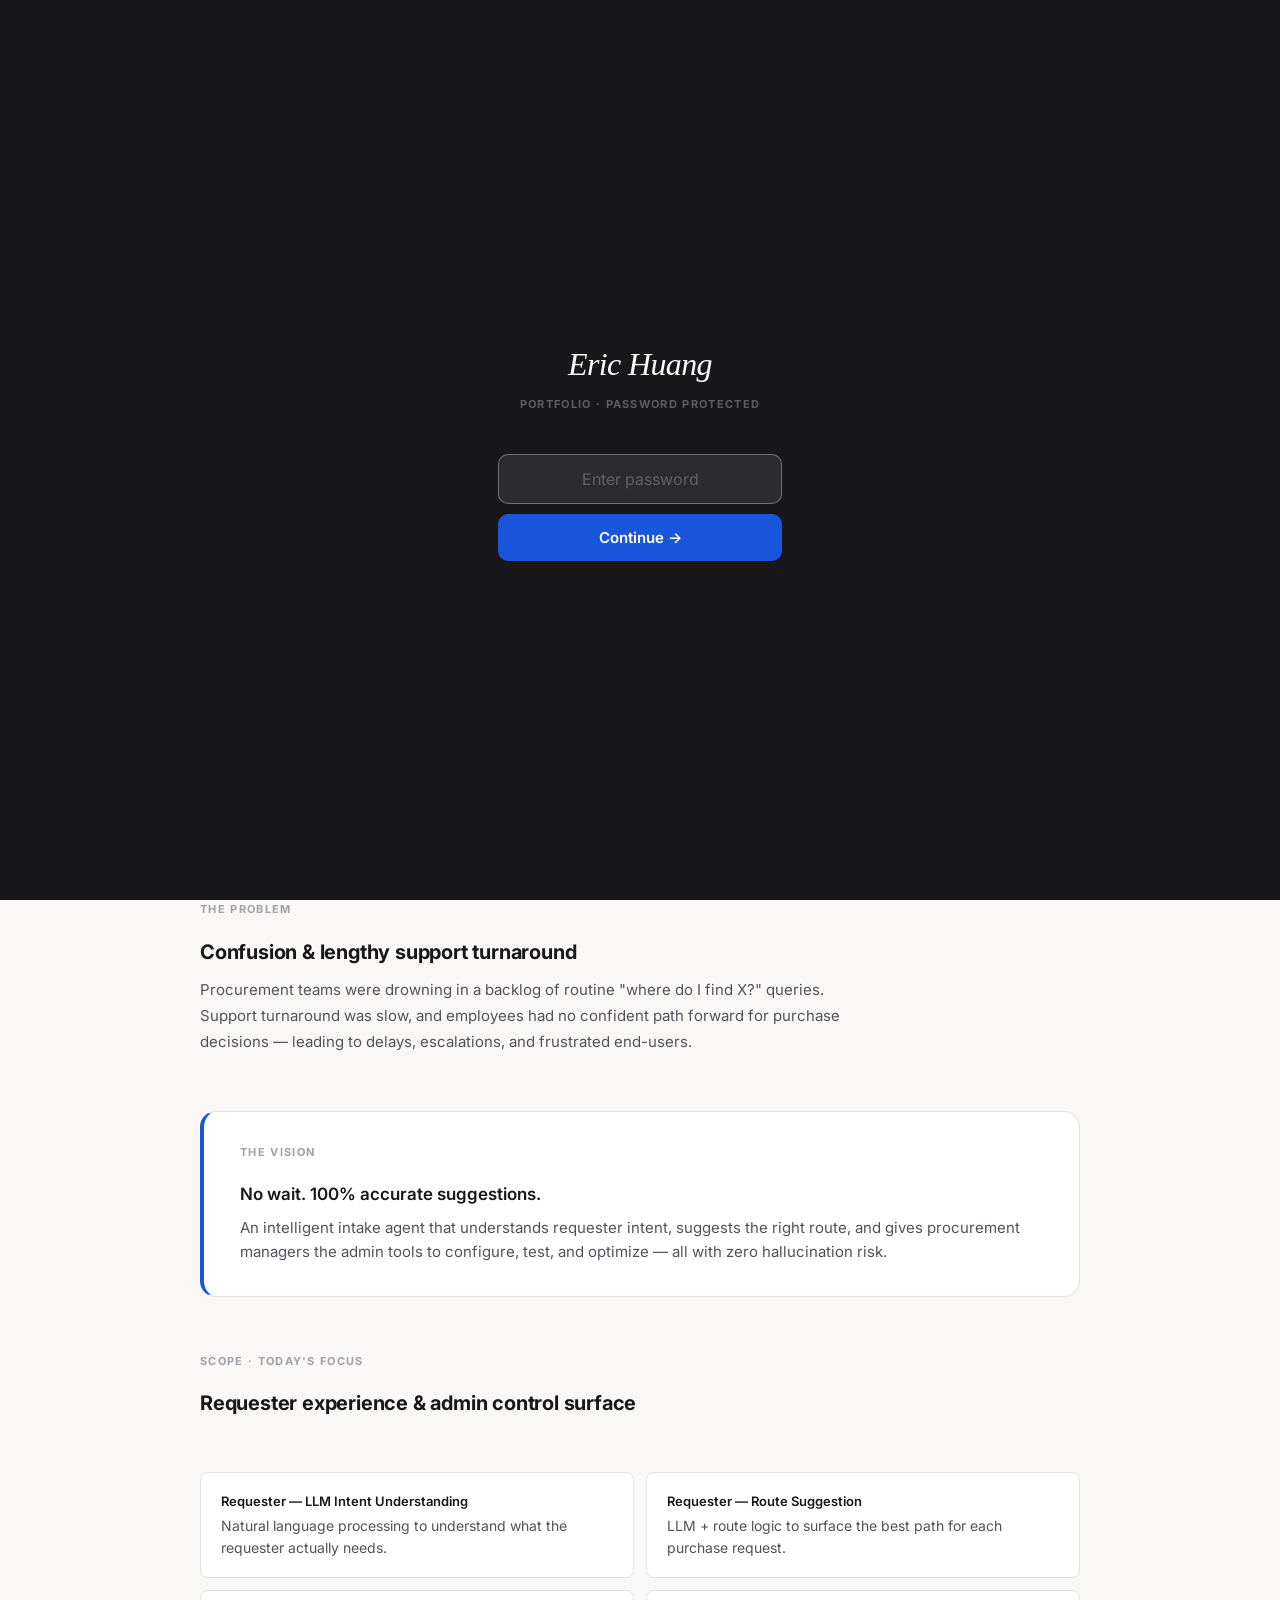
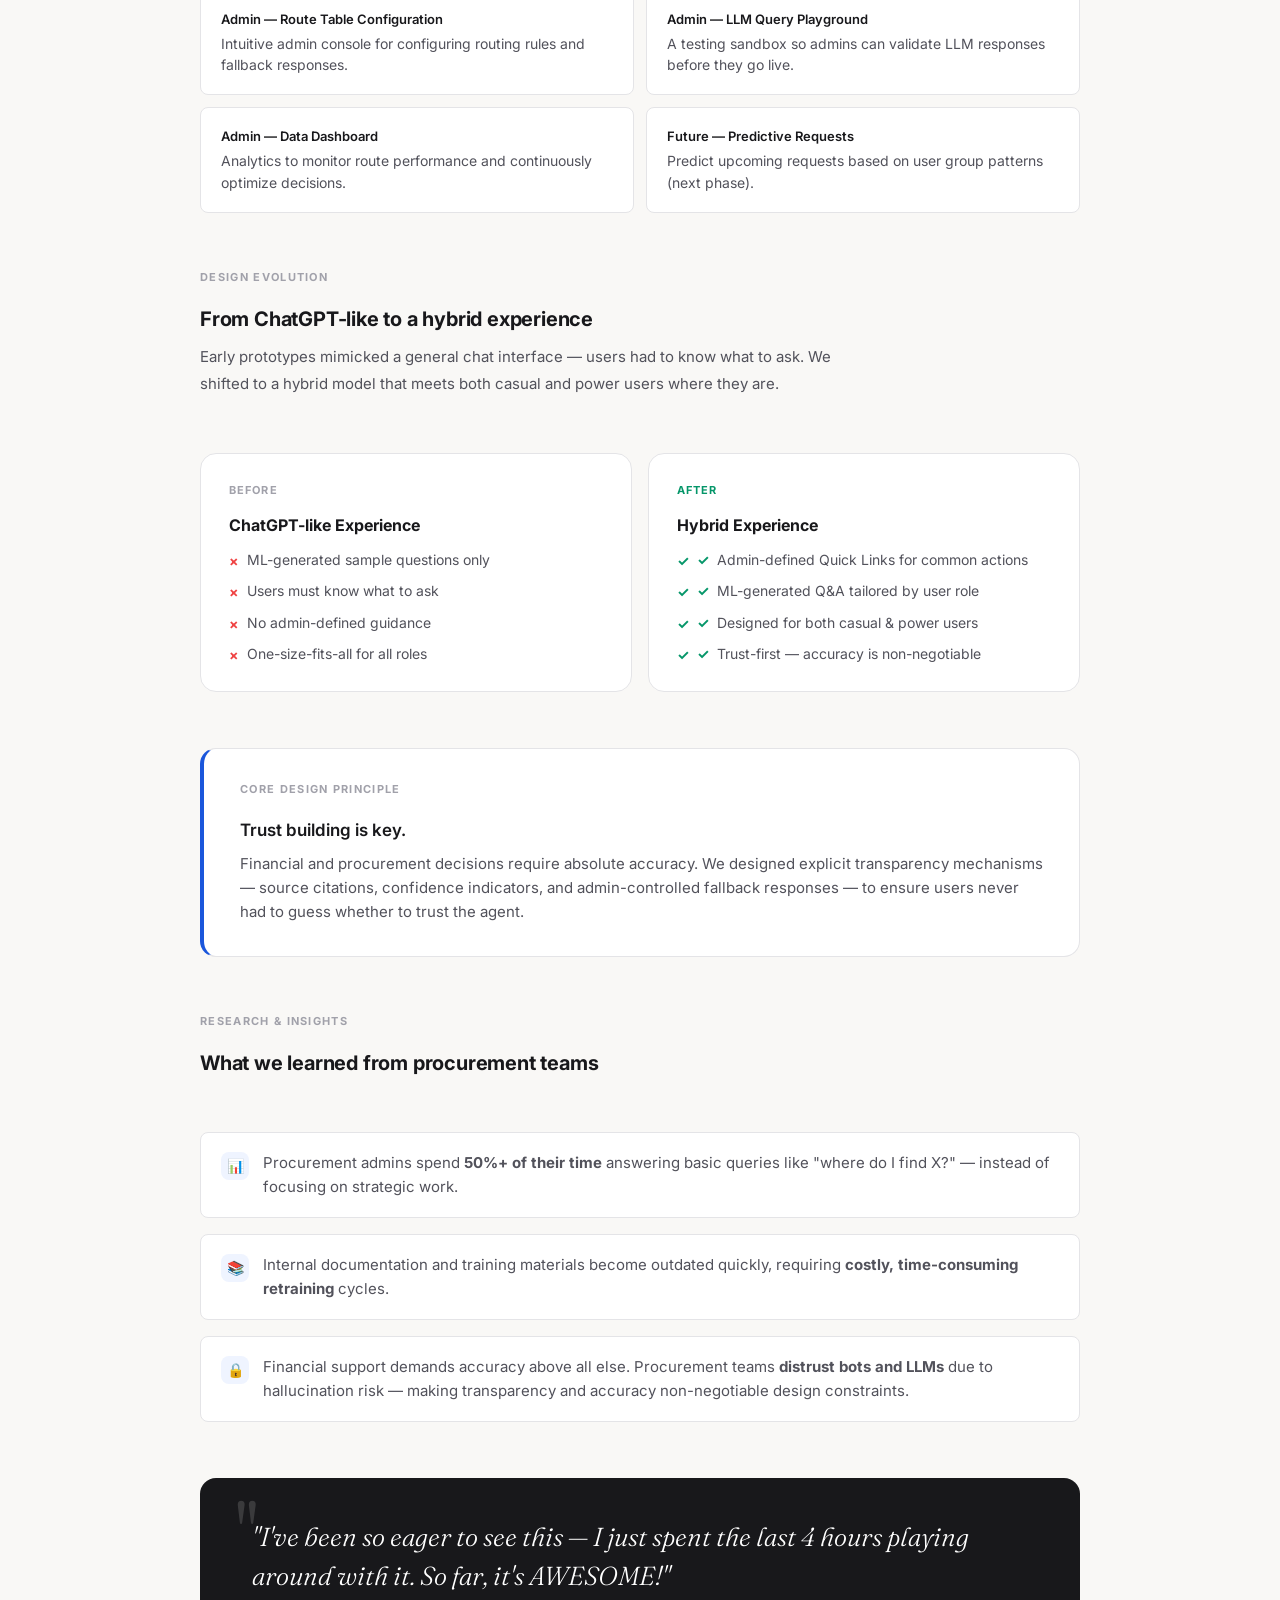
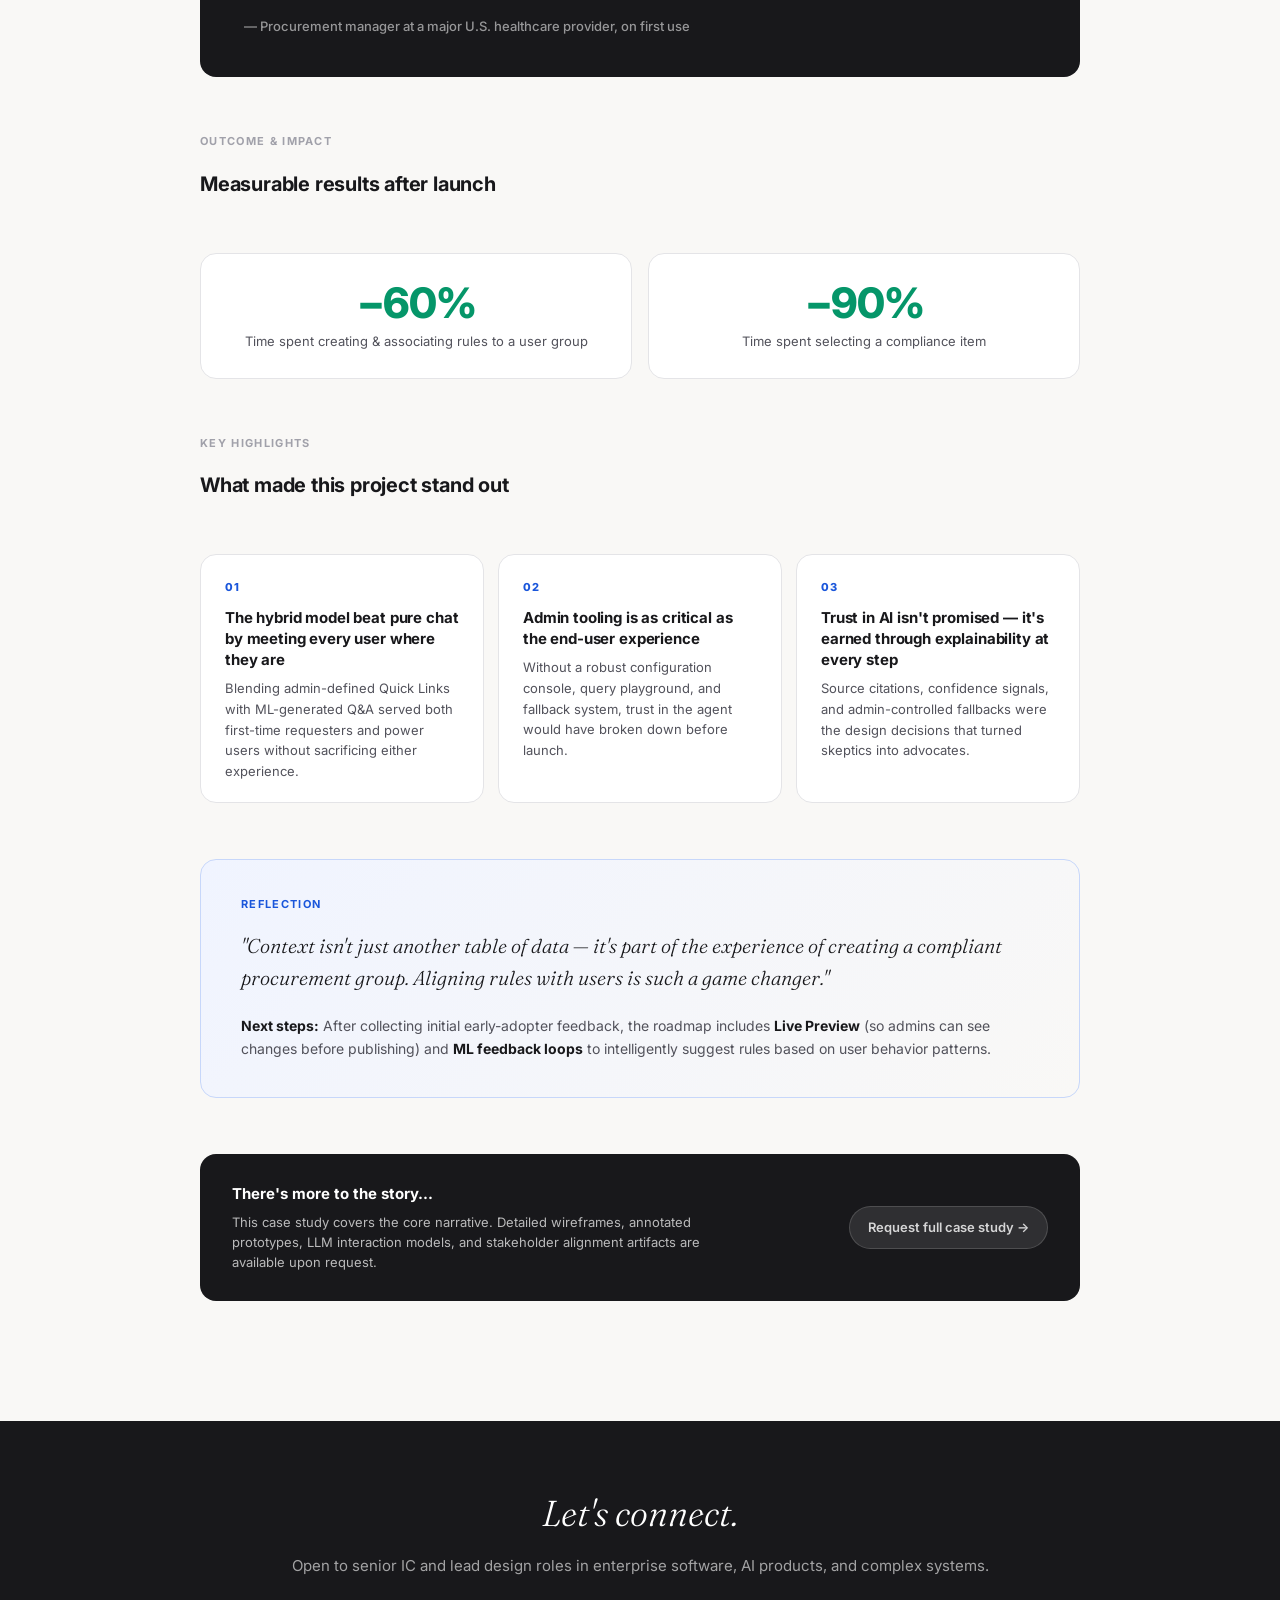
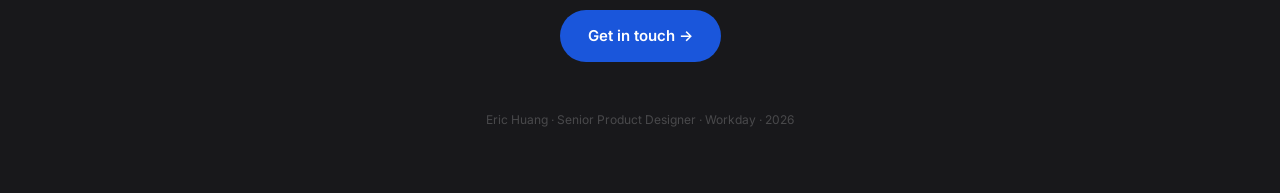
==== intake-agent.html @ 13ef9578 "Add files via upload" ====
<!DOCTYPE html>
<html lang="en">
<head>
  <meta charset="UTF-8" />
  <meta name="viewport" content="width=device-width, initial-scale=1.0" />
  <title>Intake Agent — Eric Huang</title>
  <link rel="preconnect" href="https://fonts.googleapis.com" />
  <link rel="preconnect" href="https://fonts.gstatic.com" crossorigin />
  <link href="https://fonts.googleapis.com/css2?family=Inter:wght@300;400;500;600;700;800&family=Fraunces:ital,opsz,wght@0,9..144,300;0,9..144,400;1,9..144,300;1,9..144,400&display=swap" rel="stylesheet" />
  <link rel="stylesheet" href="style.css" />
  <script src="auth.js"></script>
</head>
<body>

<!-- ─── NAV ─── -->
<nav>
  <div class="nav-inner">
    <a href="index.html" class="nav-logo">Eric Huang</a>
    <ul class="nav-links">
      <li><a href="index.html#work">Work</a></li>
      <li><a href="index.html#philosophy">Philosophy</a></li>
      <li><a href="resume.pdf" target="_blank" rel="noopener" class="nav-resume">Resume ↗</a></li>
    </ul>
  </div>
</nav>

<!-- ─── BREADCRUMB ─── -->
<div class="breadcrumb">
  <a href="index.html">← All projects</a>
  <span class="sep">/</span>
  <span class="current">Intake Agent</span>
</div>

<!-- ─── CASE STUDY ─── -->
<section class="case-study standalone">

  <div class="cs-header">
    <div class="cs-year-badge">Case Study 01 · 2026</div>
    <h2>Intake <em>Agent</em></h2>
    <div class="cs-meta-strip">
      <div class="cs-meta-item"><div class="cs-meta-key">Company</div><div class="cs-meta-val">Workday</div></div>
      <div class="cs-meta-item"><div class="cs-meta-key">My Role</div><div class="cs-meta-val">Lead UX Designer</div></div>
      <div class="cs-meta-item"><div class="cs-meta-key">Platform</div><div class="cs-meta-val">Desktop Web</div></div>
      <div class="cs-meta-item"><div class="cs-meta-key">Duration</div><div class="cs-meta-val">2025 – 2026</div></div>
    </div>
    <div class="cs-header-meta">
      <span class="tag accent">Responsible AI System</span>
      <span class="tag">UX Design</span>
      <span class="tag">Info Architecture</span>
      <span class="tag">Decision Confidence</span>
      <span class="tag">Collaboration</span>
      <span class="tag">Desktop</span>
    </div>
    <p>A decision-assistive AI agent that orchestrates purchase decisions across different platforms, building trust and confidence at enterprise scale.</p>
  </div>

  <!-- My Role -->
  <div class="my-role-block">
    <div class="my-role-icon">👤</div>
    <div class="my-role-content">
      <div class="block-label">My Contributions</div>
      <p>I owned end-to-end UX design — from defining the LLM interaction model and trust framework to designing the admin configuration console, query playground, and analytics dashboard. I drove alignment across PM, engineering, and data science, and established the design principles governing how the agent communicates confidence and sources to end users.</p>
      <div class="my-role-chips">
        <span class="chip">Problem Framing</span>
        <span class="chip">LLM UX Research</span>
        <span class="chip">IA &amp; Flows</span>
        <span class="chip">Interaction Design</span>
        <span class="chip">Admin Console Design</span>
        <span class="chip">Stakeholder Alignment</span>
      </div>
    </div>
  </div>

  <!-- Problem → Vision -->
  <div class="block">
    <div class="block-label">The Problem</div>
    <h3>Confusion &amp; lengthy support turnaround</h3>
    <p>Procurement teams were drowning in a backlog of routine "where do I find X?" queries. Support turnaround was slow, and employees had no confident path forward for purchase decisions — leading to delays, escalations, and frustrated end-users.</p>
  </div>

  <div class="callout accent-left">
    <div class="block-label">The Vision</div>
    <p style="font-size:17px; font-weight:600; color:var(--ink); line-height:1.5; margin-bottom:8px;">No wait. 100% accurate suggestions.</p>
    <p style="color:var(--ink-secondary); font-size:15px;">An intelligent intake agent that understands requester intent, suggests the right route, and gives procurement managers the admin tools to configure, test, and optimize — all with zero hallucination risk.</p>
  </div>

  <!-- Today's Focus -->
  <div class="block">
    <div class="block-label">Scope · Today's Focus</div>
    <h3>Requester experience &amp; admin control surface</h3>
  </div>

  <div class="focus-grid">
    <div class="focus-item">
      <strong>Requester — LLM Intent Understanding</strong>
      Natural language processing to understand what the requester actually needs.
    </div>
    <div class="focus-item">
      <strong>Requester — Route Suggestion</strong>
      LLM + route logic to surface the best path for each purchase request.
    </div>
    <div class="focus-item">
      <strong>Admin — Route Table Configuration</strong>
      Intuitive admin console for configuring routing rules and fallback responses.
    </div>
    <div class="focus-item">
      <strong>Admin — LLM Query Playground</strong>
      A testing sandbox so admins can validate LLM responses before they go live.
    </div>
    <div class="focus-item">
      <strong>Admin — Data Dashboard</strong>
      Analytics to monitor route performance and continuously optimize decisions.
    </div>
    <div class="focus-item">
      <strong>Future — Predictive Requests</strong>
      Predict upcoming requests based on user group patterns (next phase).
    </div>
  </div>

  <!-- Before → After -->
  <div class="block">
    <div class="block-label">Design Evolution</div>
    <h3>From ChatGPT-like to a hybrid experience</h3>
    <p>Early prototypes mimicked a general chat interface — users had to know what to ask. We shifted to a hybrid model that meets both casual and power users where they are.</p>
  </div>

  <div class="comparison-grid">
    <div class="comparison-card">
      <div class="comp-label">Before</div>
      <h4>ChatGPT-like Experience</h4>
      <ul>
        <li>ML-generated sample questions only</li>
        <li>Users must know what to ask</li>
        <li>No admin-defined guidance</li>
        <li>One-size-fits-all for all roles</li>
      </ul>
    </div>
    <div class="comparison-card after">
      <div class="comp-label">After</div>
      <h4>Hybrid Experience</h4>
      <ul style="list-style:none;">
        <li style="display:flex;gap:8px;align-items:flex-start;font-size:14px;color:var(--ink-secondary);">
          <span style="color:var(--accent-green);font-weight:700;flex-shrink:0;">✓</span>
          Admin-defined Quick Links for common actions
        </li>
        <li style="display:flex;gap:8px;align-items:flex-start;font-size:14px;color:var(--ink-secondary);">
          <span style="color:var(--accent-green);font-weight:700;flex-shrink:0;">✓</span>
          ML-generated Q&amp;A tailored by user role
        </li>
        <li style="display:flex;gap:8px;align-items:flex-start;font-size:14px;color:var(--ink-secondary);">
          <span style="color:var(--accent-green);font-weight:700;flex-shrink:0;">✓</span>
          Designed for both casual &amp; power users
        </li>
        <li style="display:flex;gap:8px;align-items:flex-start;font-size:14px;color:var(--ink-secondary);">
          <span style="color:var(--accent-green);font-weight:700;flex-shrink:0;">✓</span>
          Trust-first — accuracy is non-negotiable
        </li>
      </ul>
    </div>
  </div>

  <!-- Trust Building -->
  <div class="callout accent-left">
    <div class="block-label">Core Design Principle</div>
    <p style="font-size:17px; font-weight:600; color:var(--ink); line-height:1.5; margin-bottom:8px;">Trust building is key.</p>
    <p style="color:var(--ink-secondary); font-size:15px;">Financial and procurement decisions require absolute accuracy. We designed explicit transparency mechanisms — source citations, confidence indicators, and admin-controlled fallback responses — to ensure users never had to guess whether to trust the agent.</p>
  </div>

  <!-- Research -->
  <div class="block">
    <div class="block-label">Research &amp; Insights</div>
    <h3>What we learned from procurement teams</h3>
  </div>

  <ul class="insight-list">
    <li>
      <div class="insight-icon">📊</div>
      <span>Procurement admins spend <strong>50%+ of their time</strong> answering basic queries like "where do I find X?" — instead of focusing on strategic work.</span>
    </li>
    <li>
      <div class="insight-icon">📚</div>
      <span>Internal documentation and training materials become outdated quickly, requiring <strong>costly, time-consuming retraining</strong> cycles.</span>
    </li>
    <li>
      <div class="insight-icon">🔒</div>
      <span>Financial support demands accuracy above all else. Procurement teams <strong>distrust bots and LLMs</strong> due to hallucination risk — making transparency and accuracy non-negotiable design constraints.</span>
    </li>
  </ul>

  <!-- Quote -->
  <div class="quote-block">
    <div class="quote-mark">"</div>
    <blockquote>"I've been so eager to see this — I just spent the last 4 hours playing around with it. So far, it's AWESOME!"</blockquote>
    <div class="quote-source">— Procurement manager at a major U.S. healthcare provider, on first use</div>
  </div>

  <!-- Metrics -->
  <div class="block">
    <div class="block-label">Outcome &amp; Impact</div>
    <h3>Measurable results after launch</h3>
  </div>

  <div class="metrics-grid">
    <div class="metric-card">
      <div class="metric-number">−60%</div>
      <div class="metric-label">Time spent creating &amp; associating rules to a user group</div>
    </div>
    <div class="metric-card">
      <div class="metric-number">−90%</div>
      <div class="metric-label">Time spent selecting a compliance item</div>
    </div>
  </div>

  <!-- Key Highlights -->
  <div class="block">
    <div class="block-label">Key Highlights</div>
    <h3>What made this project stand out</h3>
  </div>

  <div class="kh-grid">
    <div class="kh-card">
      <div class="kh-number">01</div>
      <h4>The hybrid model beat pure chat by meeting every user where they are</h4>
      <p>Blending admin-defined Quick Links with ML-generated Q&amp;A served both first-time requesters and power users without sacrificing either experience.</p>
    </div>
    <div class="kh-card">
      <div class="kh-number">02</div>
      <h4>Admin tooling is as critical as the end-user experience</h4>
      <p>Without a robust configuration console, query playground, and fallback system, trust in the agent would have broken down before launch.</p>
    </div>
    <div class="kh-card">
      <div class="kh-number">03</div>
      <h4>Trust in AI isn't promised — it's earned through explainability at every step</h4>
      <p>Source citations, confidence signals, and admin-controlled fallbacks were the design decisions that turned skeptics into advocates.</p>
    </div>
  </div>

  <!-- Reflection -->
  <div class="reflection-block">
    <div class="ref-label">Reflection</div>
    <p>"Context isn't just another table of data — it's part of the experience of creating a compliant procurement group. Aligning rules with users is such a game changer."</p>
    <div class="next-steps">
      <strong>Next steps:</strong> After collecting initial early-adopter feedback, the roadmap includes <strong>Live Preview</strong> (so admins can see changes before publishing) and <strong>ML feedback loops</strong> to intelligently suggest rules based on user behavior patterns.
    </div>
  </div>

  <!-- More to the story -->
  <div class="more-story">
    <div class="more-story-text">
      <strong>There's more to the story...</strong>
      <span>This case study covers the core narrative. Detailed wireframes, annotated prototypes, LLM interaction models, and stakeholder alignment artifacts are available upon request.</span>
    </div>
    <div class="more-story-badge">Request full case study →</div>
  </div>

</section>

<!-- ─── FOOTER ─── -->
<footer>
  <h2>Let's connect.</h2>
  <p>Open to senior IC and lead design roles in enterprise software, AI products, and complex systems.</p>
  <a href="mailto:Eric.chakho.wong@gmail.com">Get in touch →</a>
  <div class="footer-note">Eric Huang · Senior Product Designer · Workday · 2026</div>
</footer>

<script>
  const observer = new IntersectionObserver(
    (entries) => entries.forEach(e => {
      if (e.isIntersecting) {
        e.target.style.opacity = '1';
        e.target.style.transform = 'translateY(0)';
      }
    }),
    { threshold: 0.1 }
  );
  document.querySelectorAll('.block, .callout, .quote-block, .metrics-grid, .comparison-grid, .insight-list, .reflection-block, .solution-table, .focus-grid, .checklist, .cs-meta-strip, .my-role-block, .kh-grid, .more-story').forEach(el => {
    el.style.opacity = '0';
    el.style.transform = 'translateY(20px)';
    el.style.transition = 'opacity .5s ease, transform .5s ease';
    observer.observe(el);
  });
</script>

</body>
</html>
---- style.css ----
/* ── Eric Huang Portfolio — Shared Styles ── */
*, *::before, *::after { box-sizing: border-box; margin: 0; padding: 0; }

:root {
  --bg: #F9F8F6;
  --bg-card: #FFFFFF;
  --ink: #18181B;
  --ink-secondary: #52525B;
  --ink-muted: #A1A1AA;
  --accent: #1A56DB;
  --accent-light: #EFF4FF;
  --accent-green: #059669;
  --accent-green-light: #ECFDF5;
  --border: #E4E4E7;
  --tag-bg: #F4F4F5;
  --tag-text: #3F3F46;
  --shadow-sm: 0 1px 3px rgba(0,0,0,.07), 0 1px 2px rgba(0,0,0,.06);
  --shadow-md: 0 4px 16px rgba(0,0,0,.08), 0 2px 6px rgba(0,0,0,.05);
  --shadow-lg: 0 20px 40px rgba(0,0,0,.10), 0 8px 16px rgba(0,0,0,.06);
  --radius: 16px;
  --radius-sm: 8px;
  --max-w: 880px;
  --transition: .22s cubic-bezier(.4,0,.2,1);
}

html { scroll-behavior: smooth; }

body {
  font-family: 'Inter', -apple-system, BlinkMacSystemFont, sans-serif;
  background: var(--bg);
  color: var(--ink);
  line-height: 1.6;
  -webkit-font-smoothing: antialiased;
}

/* ─── NAV ─── */
nav {
  position: sticky;
  top: 0;
  z-index: 100;
  background: rgba(249,248,246,.88);
  backdrop-filter: blur(14px);
  -webkit-backdrop-filter: blur(14px);
  border-bottom: 1px solid var(--border);
}
.nav-inner {
  max-width: calc(var(--max-w) + 80px);
  margin: 0 auto;
  padding: 0 40px;
  height: 60px;
  display: flex;
  align-items: center;
  justify-content: space-between;
}
.nav-logo {
  font-weight: 700;
  font-size: 15px;
  color: var(--ink);
  text-decoration: none;
  letter-spacing: -.01em;
}
.nav-links {
  display: flex;
  gap: 28px;
  list-style: none;
  align-items: center;
}
.nav-links a {
  font-size: 14px;
  font-weight: 500;
  color: var(--ink-secondary);
  text-decoration: none;
  transition: color var(--transition);
}
.nav-links a:hover { color: var(--accent); }
.nav-links .nav-resume {
  background: var(--accent-light);
  color: var(--accent);
  padding: 6px 14px;
  border-radius: 100px;
  font-weight: 600;
  font-size: 13px;
}
.nav-links .nav-resume:hover { background: var(--accent); color: #fff; }

/* ─── BREADCRUMB ─── */
.breadcrumb {
  max-width: calc(var(--max-w) + 80px);
  margin: 28px auto 0;
  padding: 0 40px;
  display: flex;
  align-items: center;
  gap: 8px;
  font-size: 14px;
}
.breadcrumb a {
  color: var(--ink-secondary);
  text-decoration: none;
  font-weight: 500;
  transition: color var(--transition);
  display: inline-flex;
  align-items: center;
  gap: 6px;
}
.breadcrumb a:hover { color: var(--accent); }
.breadcrumb .sep { color: var(--ink-muted); }
.breadcrumb .current { color: var(--ink-muted); }

/* ─── HERO ─── */
.hero {
  max-width: calc(var(--max-w) + 80px);
  margin: 0 auto;
  padding: 96px 40px 80px;
}
.hero-eyebrow {
  display: inline-flex;
  align-items: center;
  gap: 8px;
  font-size: 13px;
  font-weight: 600;
  color: var(--accent);
  background: var(--accent-light);
  padding: 5px 12px;
  border-radius: 100px;
  margin-bottom: 28px;
  letter-spacing: .02em;
  text-transform: uppercase;
}
.hero-eyebrow::before {
  content: '';
  width: 6px;
  height: 6px;
  border-radius: 50%;
  background: var(--accent);
  animation: pulse 2s infinite;
}
@keyframes pulse {
  0%, 100% { opacity: 1; transform: scale(1); }
  50% { opacity: .5; transform: scale(1.4); }
}
.hero h1 {
  font-family: 'Fraunces', Georgia, serif;
  font-size: clamp(40px, 5vw, 62px);
  font-weight: 300;
  line-height: 1.12;
  letter-spacing: -.03em;
  color: var(--ink);
  margin-bottom: 24px;
  max-width: 780px;
}
.hero h1 em { font-style: italic; color: var(--accent); }
.hero-subtitle {
  font-size: 18px;
  color: var(--ink-secondary);
  max-width: 560px;
  line-height: 1.65;
  margin-bottom: 40px;
}
.hero-meta {
  display: flex;
  align-items: center;
  gap: 32px;
  flex-wrap: wrap;
}
.hero-stat { display: flex; flex-direction: column; }
.hero-stat strong {
  font-size: 28px;
  font-weight: 800;
  color: var(--ink);
  line-height: 1;
  letter-spacing: -.02em;
}
.hero-stat span { font-size: 13px; color: var(--ink-muted); margin-top: 4px; }
.hero-divider { width: 1px; height: 44px; background: var(--border); }

/* ─── SECTION LABEL ─── */
.section-label {
  font-size: 11px;
  font-weight: 700;
  letter-spacing: .12em;
  text-transform: uppercase;
  color: var(--ink-muted);
  margin-bottom: 32px;
}

/* ─── CASE STUDY INDEX ─── */
.index-section {
  max-width: calc(var(--max-w) + 80px);
  margin: 0 auto;
  padding: 0 40px 100px;
}
.index-grid {
  display: grid;
  grid-template-columns: 1fr 1fr;
  gap: 16px;
}
.index-card {
  background: var(--bg-card);
  border: 1px solid var(--border);
  border-radius: var(--radius);
  padding: 32px;
  text-decoration: none;
  color: inherit;
  transition: box-shadow var(--transition), transform var(--transition), border-color var(--transition);
  display: flex;
  flex-direction: column;
  gap: 12px;
  position: relative;
  overflow: hidden;
}
.index-card:hover {
  box-shadow: var(--shadow-md);
  transform: translateY(-2px);
  border-color: #d4d4d8;
}
.index-card.coming-soon {
  opacity: .55;
  cursor: default;
  pointer-events: none;
}
.index-card-badge {
  font-size: 11px;
  font-weight: 700;
  letter-spacing: .08em;
  text-transform: uppercase;
  color: var(--ink-muted);
  display: flex;
  align-items: center;
  gap: 6px;
}
.badge-dot { width: 6px; height: 6px; border-radius: 50%; background: var(--ink-muted); }
.badge-dot.live { background: var(--accent-green); }
.index-card h3 { font-size: 22px; font-weight: 700; letter-spacing: -.02em; line-height: 1.2; }
.index-card p { font-size: 14px; color: var(--ink-secondary); line-height: 1.6; }
.index-card-tags { display: flex; gap: 6px; flex-wrap: wrap; margin-top: 4px; }
.tag {
  font-size: 12px;
  font-weight: 500;
  background: var(--tag-bg);
  color: var(--tag-text);
  padding: 4px 10px;
  border-radius: 100px;
}
.tag.accent { background: var(--accent-light); color: var(--accent); }
.index-card-arrow {
  position: absolute;
  top: 32px;
  right: 32px;
  font-size: 18px;
  color: var(--ink-muted);
  transition: transform var(--transition), color var(--transition);
}
.index-card:hover .index-card-arrow { transform: translate(3px, -3px); color: var(--accent); }
.index-card.wide { grid-column: span 2; }

/* ─── DIVIDER ─── */
.section-divider {
  max-width: calc(var(--max-w) + 80px);
  margin: 0 auto 80px;
  padding: 0 40px;
}
.section-divider hr { border: none; border-top: 1px solid var(--border); }

/* ─── CASE STUDY SECTIONS ─── */
.case-study {
  max-width: calc(var(--max-w) + 80px);
  margin: 0 auto;
  padding: 0 40px 120px;
}
.case-study.standalone { padding-top: 56px; }

.cs-header { margin-bottom: 64px; }
.cs-year-badge {
  display: inline-flex;
  align-items: center;
  gap: 8px;
  font-size: 12px;
  font-weight: 600;
  color: var(--accent);
  background: var(--accent-light);
  padding: 4px 12px;
  border-radius: 100px;
  margin-bottom: 20px;
  text-transform: uppercase;
  letter-spacing: .06em;
}
.cs-header h2 {
  font-family: 'Fraunces', Georgia, serif;
  font-size: clamp(32px, 4vw, 48px);
  font-weight: 300;
  letter-spacing: -.03em;
  line-height: 1.1;
  margin-bottom: 16px;
}
.cs-header h2 em { font-style: italic; color: var(--accent); }
.cs-header-meta {
  display: flex;
  align-items: center;
  gap: 10px;
  flex-wrap: wrap;
  margin-bottom: 20px;
}
.cs-header p {
  font-size: 16px;
  color: var(--ink-secondary);
  max-width: 620px;
  line-height: 1.7;
}

/* ─── CS META STRIP ─── */
.cs-meta-strip {
  display: flex;
  flex-wrap: wrap;
  margin-bottom: 36px;
  background: var(--bg-card);
  border: 1px solid var(--border);
  border-radius: var(--radius-sm);
  overflow: hidden;
}
.cs-meta-item {
  padding: 14px 22px;
  border-right: 1px solid var(--border);
  flex: 1;
  min-width: 120px;
}
.cs-meta-item:last-child { border-right: none; }
.cs-meta-key {
  font-size: 10px;
  font-weight: 700;
  letter-spacing: .1em;
  text-transform: uppercase;
  color: var(--ink-muted);
  margin-bottom: 5px;
}
.cs-meta-val { font-size: 14px; font-weight: 600; color: var(--ink); line-height: 1.3; }

/* ─── MY ROLE BLOCK ─── */
.my-role-block {
  background: var(--bg-card);
  border: 1px solid var(--border);
  border-radius: var(--radius);
  padding: 28px 32px;
  margin-bottom: 56px;
  display: flex;
  gap: 24px;
  align-items: flex-start;
}
.my-role-icon {
  width: 40px;
  height: 40px;
  border-radius: 10px;
  background: var(--accent-light);
  color: var(--accent);
  display: flex;
  align-items: center;
  justify-content: center;
  font-size: 18px;
  flex-shrink: 0;
}
.my-role-content { flex: 1; }
.my-role-content .block-label { margin-bottom: 8px; }
.my-role-content p {
  font-size: 15px;
  color: var(--ink-secondary);
  line-height: 1.72;
  max-width: 660px;
}
.my-role-chips { display: flex; gap: 6px; flex-wrap: wrap; margin-top: 14px; }
.chip {
  font-size: 12px;
  font-weight: 500;
  background: var(--bg);
  border: 1px solid var(--border);
  color: var(--ink-secondary);
  padding: 4px 10px;
  border-radius: 100px;
}

/* ─── BLOCKS ─── */
.block { margin-bottom: 56px; }
.block-label {
  font-size: 11px;
  font-weight: 700;
  letter-spacing: .12em;
  text-transform: uppercase;
  color: var(--ink-muted);
  margin-bottom: 20px;
}
.block h3 {
  font-size: 20px;
  font-weight: 700;
  letter-spacing: -.01em;
  margin-bottom: 12px;
  line-height: 1.3;
}
.block p { font-size: 15px; color: var(--ink-secondary); line-height: 1.75; max-width: 660px; }
.block p + p { margin-top: 12px; }

/* ─── CALLOUT CARD ─── */
.callout {
  background: var(--bg-card);
  border: 1px solid var(--border);
  border-radius: var(--radius);
  padding: 32px 36px;
  margin-bottom: 56px;
}
.callout.accent-left { border-left: 4px solid var(--accent); }
.callout.green-left { border-left: 4px solid var(--accent-green); }

/* ─── QUOTE ─── */
.quote-block {
  background: var(--ink);
  color: #fff;
  border-radius: var(--radius);
  padding: 40px 44px;
  margin-bottom: 56px;
  position: relative;
}
.quote-mark {
  font-family: 'Fraunces', Georgia, serif;
  font-size: 72px;
  line-height: .7;
  color: rgba(255,255,255,.15);
  position: absolute;
  top: 28px;
  left: 36px;
}
.quote-block blockquote {
  font-family: 'Fraunces', Georgia, serif;
  font-size: clamp(20px, 2.5vw, 26px);
  font-weight: 300;
  font-style: italic;
  line-height: 1.5;
  margin-bottom: 20px;
  padding-left: 8px;
}
.quote-source { font-size: 13px; color: rgba(255,255,255,.55); font-weight: 500; }

/* ─── METRICS ─── */
.metrics-grid {
  display: grid;
  grid-template-columns: repeat(auto-fit, minmax(160px, 1fr));
  gap: 16px;
  margin-bottom: 56px;
}
.metric-card {
  background: var(--bg-card);
  border: 1px solid var(--border);
  border-radius: var(--radius);
  padding: 28px 24px;
  text-align: center;
}
.metric-number {
  font-size: 42px;
  font-weight: 800;
  color: var(--accent-green);
  letter-spacing: -.03em;
  line-height: 1;
  margin-bottom: 8px;
}
.metric-label { font-size: 13px; color: var(--ink-secondary); line-height: 1.4; }

/* ─── COMPARISON ─── */
.comparison-grid {
  display: grid;
  grid-template-columns: 1fr 1fr;
  gap: 16px;
  margin-bottom: 56px;
}
.comparison-card {
  background: var(--bg-card);
  border: 1px solid var(--border);
  border-radius: var(--radius);
  padding: 28px 28px 24px;
}
.comparison-card .comp-label {
  font-size: 11px;
  font-weight: 700;
  letter-spacing: .1em;
  text-transform: uppercase;
  color: var(--ink-muted);
  margin-bottom: 14px;
}
.comparison-card.after .comp-label { color: var(--accent-green); }
.comparison-card h4 { font-size: 16px; font-weight: 700; margin-bottom: 10px; }
.comparison-card ul { list-style: none; display: flex; flex-direction: column; gap: 8px; }
.comparison-card ul li {
  font-size: 14px;
  color: var(--ink-secondary);
  display: flex;
  gap: 8px;
  align-items: flex-start;
}
.comparison-card ul li::before {
  content: '×';
  color: #EF4444;
  font-weight: 700;
  flex-shrink: 0;
  margin-top: 1px;
}
.comparison-card.after ul li::before { content: '✓'; color: var(--accent-green); }

/* ─── SOLUTION TABLE ─── */
.solution-table {
  width: 100%;
  border-collapse: collapse;
  margin-bottom: 56px;
  font-size: 14px;
  background: var(--bg-card);
  border-radius: var(--radius);
  overflow: hidden;
  border: 1px solid var(--border);
}
.solution-table th {
  background: var(--bg);
  font-weight: 600;
  color: var(--ink-secondary);
  padding: 14px 18px;
  text-align: left;
  font-size: 12px;
  text-transform: uppercase;
  letter-spacing: .06em;
  border-bottom: 1px solid var(--border);
}
.solution-table td {
  padding: 14px 18px;
  border-bottom: 1px solid var(--border);
  color: var(--ink-secondary);
  vertical-align: top;
}
.solution-table tr:last-child td { border-bottom: none; }
.solution-table tr.selected td { background: var(--accent-light); color: var(--ink); }
.solution-table tr.selected td:first-child { font-weight: 700; color: var(--accent); }
.selected-badge {
  display: inline-block;
  background: var(--accent);
  color: #fff;
  font-size: 10px;
  font-weight: 700;
  padding: 2px 8px;
  border-radius: 100px;
  text-transform: uppercase;
  letter-spacing: .06em;
  margin-left: 8px;
}
.pill-good {
  display: inline-block;
  background: var(--accent-green-light);
  color: var(--accent-green);
  font-size: 12px;
  font-weight: 600;
  padding: 2px 8px;
  border-radius: 100px;
}
.pill-bad {
  display: inline-block;
  background: #FEF2F2;
  color: #DC2626;
  font-size: 12px;
  font-weight: 600;
  padding: 2px 8px;
  border-radius: 100px;
}
.pill-mid {
  display: inline-block;
  background: #FFFBEB;
  color: #D97706;
  font-size: 12px;
  font-weight: 600;
  padding: 2px 8px;
  border-radius: 100px;
}

/* ─── INSIGHT LIST ─── */
.insight-list {
  list-style: none;
  display: flex;
  flex-direction: column;
  gap: 16px;
  margin-bottom: 56px;
}
.insight-list li {
  background: var(--bg-card);
  border: 1px solid var(--border);
  border-radius: var(--radius-sm);
  padding: 18px 20px;
  font-size: 15px;
  color: var(--ink-secondary);
  line-height: 1.6;
  display: flex;
  gap: 14px;
  align-items: flex-start;
}
.insight-icon {
  width: 28px;
  height: 28px;
  border-radius: 8px;
  background: var(--accent-light);
  color: var(--accent);
  display: flex;
  align-items: center;
  justify-content: center;
  font-size: 14px;
  flex-shrink: 0;
  margin-top: 1px;
}

/* ─── KEY HIGHLIGHTS ─── */
.kh-grid {
  display: grid;
  grid-template-columns: repeat(auto-fit, minmax(220px, 1fr));
  gap: 14px;
  margin-bottom: 56px;
}
.kh-card {
  background: var(--bg-card);
  border: 1px solid var(--border);
  border-radius: var(--radius);
  padding: 24px 24px 20px;
}
.kh-number {
  font-size: 11px;
  font-weight: 800;
  color: var(--accent);
  letter-spacing: .1em;
  text-transform: uppercase;
  margin-bottom: 10px;
}
.kh-card h4 {
  font-size: 15px;
  font-weight: 700;
  color: var(--ink);
  line-height: 1.4;
  margin-bottom: 8px;
  letter-spacing: -.01em;
}
.kh-card p { font-size: 13px; color: var(--ink-secondary); line-height: 1.6; }

/* ─── REFLECTION ─── */
.reflection-block {
  background: linear-gradient(135deg, #F0F4FF 0%, #F9F8F6 100%);
  border: 1px solid #C7D7FA;
  border-radius: var(--radius);
  padding: 36px 40px;
  margin-bottom: 56px;
}
.reflection-block .ref-label {
  font-size: 11px;
  font-weight: 700;
  letter-spacing: .12em;
  text-transform: uppercase;
  color: var(--accent);
  margin-bottom: 16px;
}
.reflection-block p {
  font-family: 'Fraunces', Georgia, serif;
  font-size: 20px;
  font-weight: 300;
  font-style: italic;
  color: var(--ink);
  line-height: 1.6;
  margin-bottom: 20px;
}
.reflection-block .next-steps {
  font-family: 'Inter', sans-serif;
  font-size: 14px;
  font-style: normal;
  color: var(--ink-secondary);
  line-height: 1.7;
}
.reflection-block .next-steps strong { color: var(--ink); }

/* ─── MORE TO THE STORY ─── */
.more-story {
  background: var(--ink);
  color: rgba(255,255,255,.7);
  border-radius: var(--radius);
  padding: 28px 32px;
  margin-bottom: 0;
  display: flex;
  align-items: center;
  justify-content: space-between;
  gap: 24px;
  flex-wrap: wrap;
}
.more-story-text { display: flex; flex-direction: column; gap: 6px; }
.more-story-text strong { font-size: 15px; font-weight: 700; color: #fff; }
.more-story-text span { font-size: 13px; line-height: 1.55; max-width: 520px; }
.more-story-badge {
  display: inline-flex;
  align-items: center;
  gap: 8px;
  background: rgba(255,255,255,.1);
  border: 1px solid rgba(255,255,255,.15);
  color: rgba(255,255,255,.8);
  font-size: 13px;
  font-weight: 600;
  padding: 10px 18px;
  border-radius: 100px;
  white-space: nowrap;
  transition: background var(--transition);
}
.more-story-badge:hover { background: rgba(255,255,255,.18); }

/* ─── CHECKLIST ─── */
.checklist { list-style: none; display: flex; flex-direction: column; gap: 10px; }
.checklist li {
  display: flex;
  align-items: center;
  gap: 10px;
  font-size: 15px;
  color: var(--ink-secondary);
}
.checklist li::before { content: '✅'; font-size: 14px; }

/* ─── FOCUS GRID ─── */
.focus-grid {
  display: grid;
  grid-template-columns: 1fr 1fr;
  gap: 12px;
  margin-bottom: 56px;
}
.focus-item {
  background: var(--bg-card);
  border: 1px solid var(--border);
  border-radius: var(--radius-sm);
  padding: 18px 20px;
  font-size: 14px;
  color: var(--ink-secondary);
  line-height: 1.55;
}
.focus-item strong {
  display: block;
  font-size: 13px;
  font-weight: 600;
  color: var(--ink);
  margin-bottom: 4px;
}

/* ─── DESIGN PHILOSOPHY ─── */
.philosophy-section {
  max-width: calc(var(--max-w) + 80px);
  margin: 0 auto;
  padding: 0 40px 120px;
}
.philosophy-intro { max-width: 560px; margin-bottom: 48px; }
.philosophy-intro h2 {
  font-family: 'Fraunces', Georgia, serif;
  font-size: clamp(28px, 3.5vw, 40px);
  font-weight: 300;
  letter-spacing: -.03em;
  line-height: 1.15;
  margin-bottom: 14px;
}
.philosophy-intro h2 em { font-style: italic; color: var(--accent); }
.philosophy-intro p { font-size: 16px; color: var(--ink-secondary); line-height: 1.7; }
.philosophy-grid {
  display: grid;
  grid-template-columns: 1fr 1fr 1fr;
  gap: 16px;
}
.philosophy-card {
  background: var(--bg-card);
  border: 1px solid var(--border);
  border-radius: var(--radius);
  padding: 32px 28px;
  display: flex;
  flex-direction: column;
  gap: 14px;
}
.philosophy-number {
  font-size: 11px;
  font-weight: 800;
  letter-spacing: .12em;
  text-transform: uppercase;
  color: var(--ink-muted);
}
.philosophy-card h3 {
  font-family: 'Fraunces', Georgia, serif;
  font-size: 22px;
  font-weight: 300;
  font-style: italic;
  line-height: 1.3;
  color: var(--ink);
  letter-spacing: -.01em;
}
.philosophy-card p { font-size: 14px; color: var(--ink-secondary); line-height: 1.7; }

/* ─── FOOTER ─── */
footer {
  background: var(--ink);
  color: rgba(255,255,255,.6);
  padding: 64px 40px;
  text-align: center;
}
footer h2 {
  font-family: 'Fraunces', Georgia, serif;
  font-size: 36px;
  font-weight: 300;
  font-style: italic;
  color: #fff;
  margin-bottom: 12px;
}
footer p { font-size: 15px; margin-bottom: 32px; }
footer a {
  display: inline-block;
  background: var(--accent);
  color: #fff;
  text-decoration: none;
  padding: 14px 28px;
  border-radius: 100px;
  font-weight: 600;
  font-size: 15px;
  transition: opacity var(--transition), transform var(--transition);
}
footer a:hover { opacity: .85; transform: translateY(-1px); }
.footer-note { font-size: 12px; margin-top: 48px; opacity: .35; }

/* ─── RESPONSIVE ─── */
@media (max-width: 720px) {
  .nav-inner { padding: 0 20px; }
  .nav-links { gap: 16px; }
  .hero, .index-section, .case-study, .section-divider, .philosophy-section { padding-left: 20px; padding-right: 20px; }
  .hero { padding-top: 60px; padding-bottom: 60px; }
  .index-grid { grid-template-columns: 1fr; }
  .index-card.wide { grid-column: span 1; }
  .comparison-grid { grid-template-columns: 1fr; }
  .focus-grid { grid-template-columns: 1fr; }
  .solution-table { font-size: 13px; }
  .solution-table th, .solution-table td { padding: 10px 12px; }
  .philosophy-grid { grid-template-columns: 1fr; }
  .cs-meta-strip { flex-direction: column; }
  .cs-meta-item { border-right: none; border-bottom: 1px solid var(--border); }
  .cs-meta-item:last-child { border-bottom: none; }
  .my-role-block { flex-direction: column; }
  .more-story { flex-direction: column; }
  .breadcrumb { padding: 0 20px; }
  .case-study.standalone { padding-top: 36px; }
  footer { padding: 48px 20px; }
}
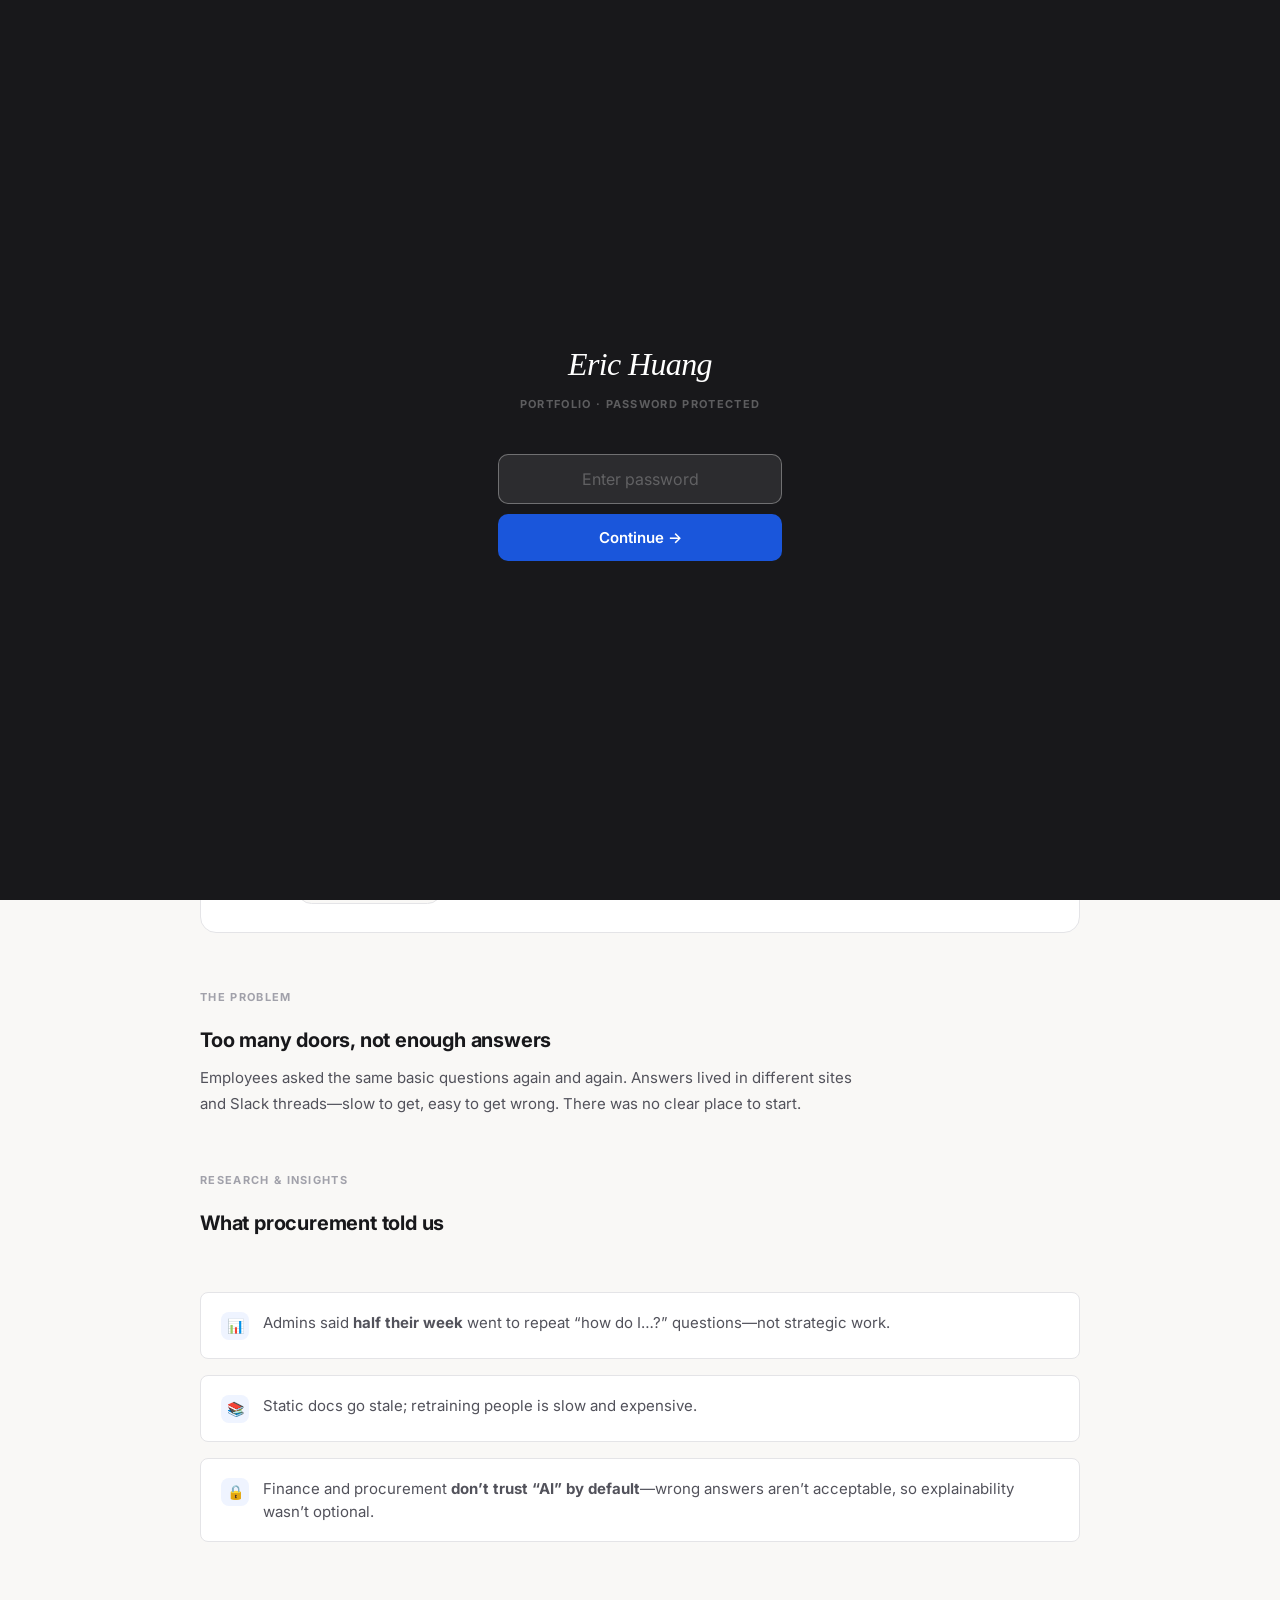
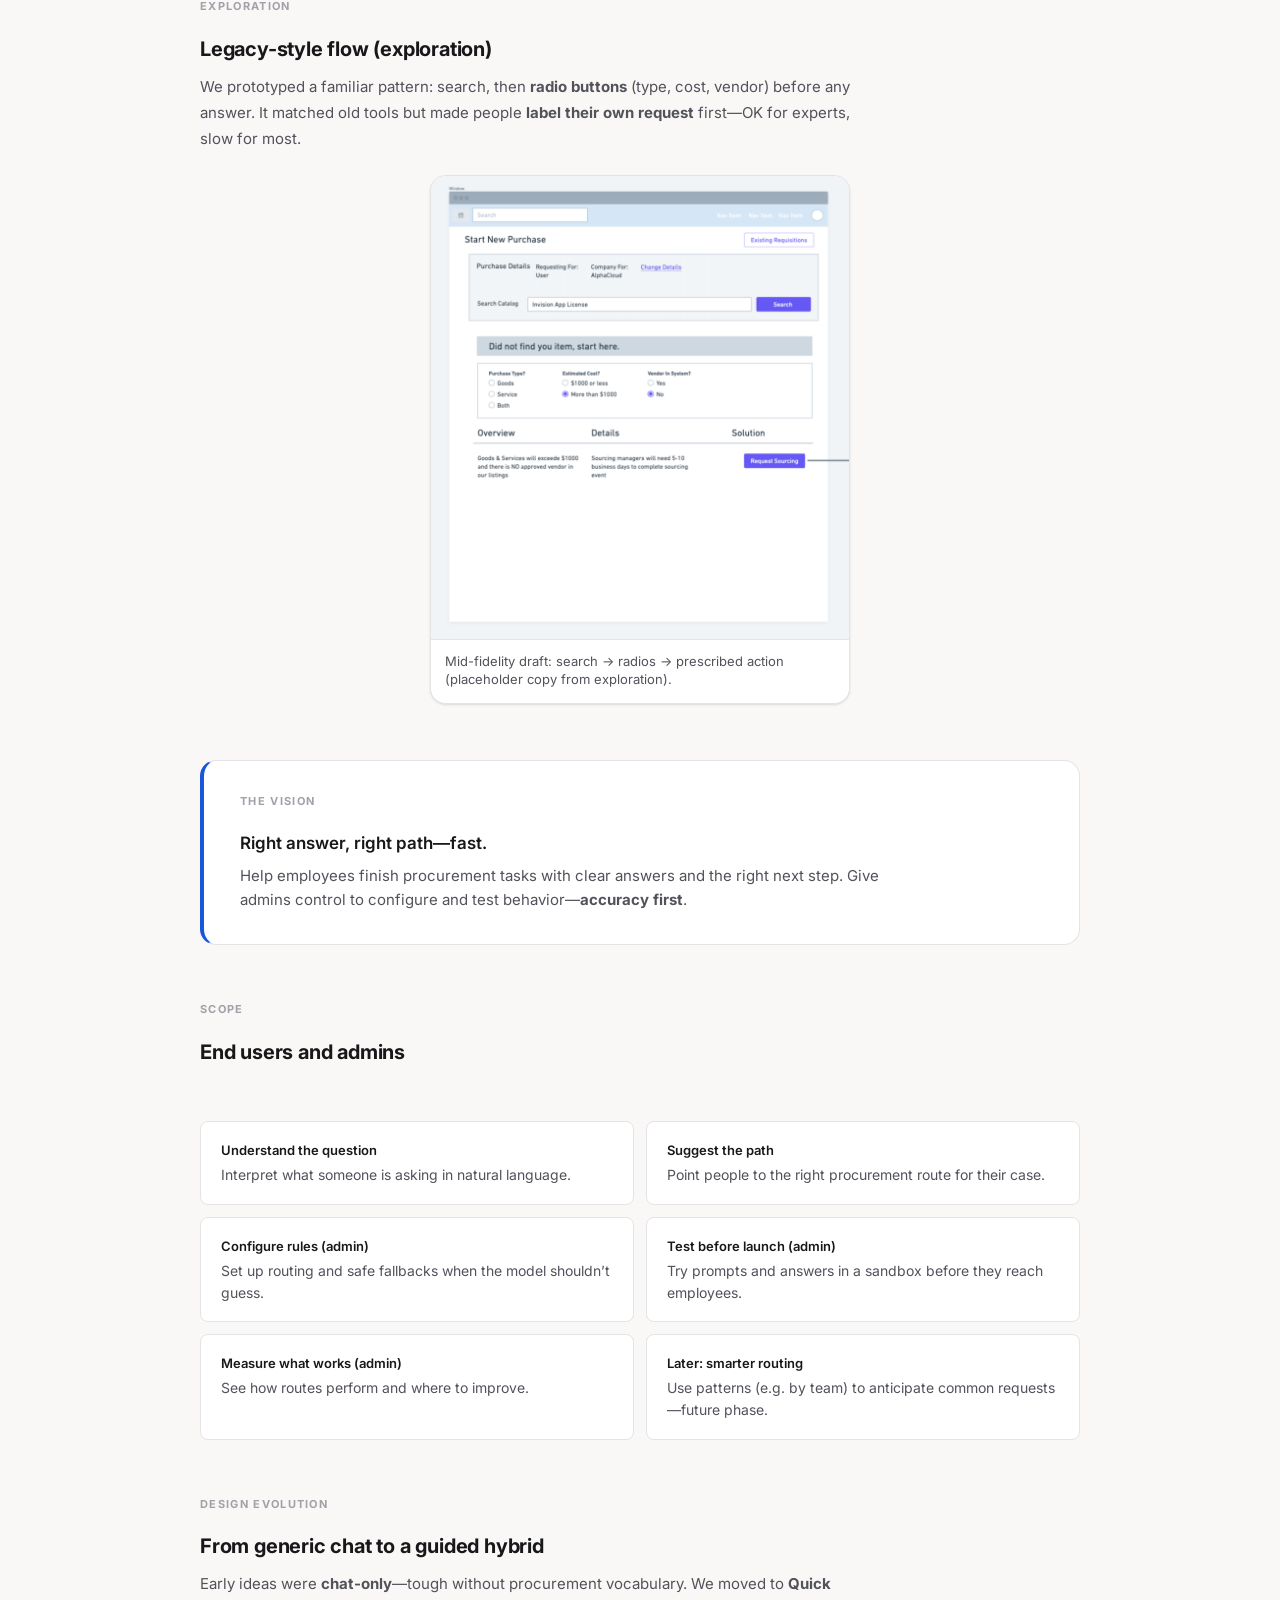
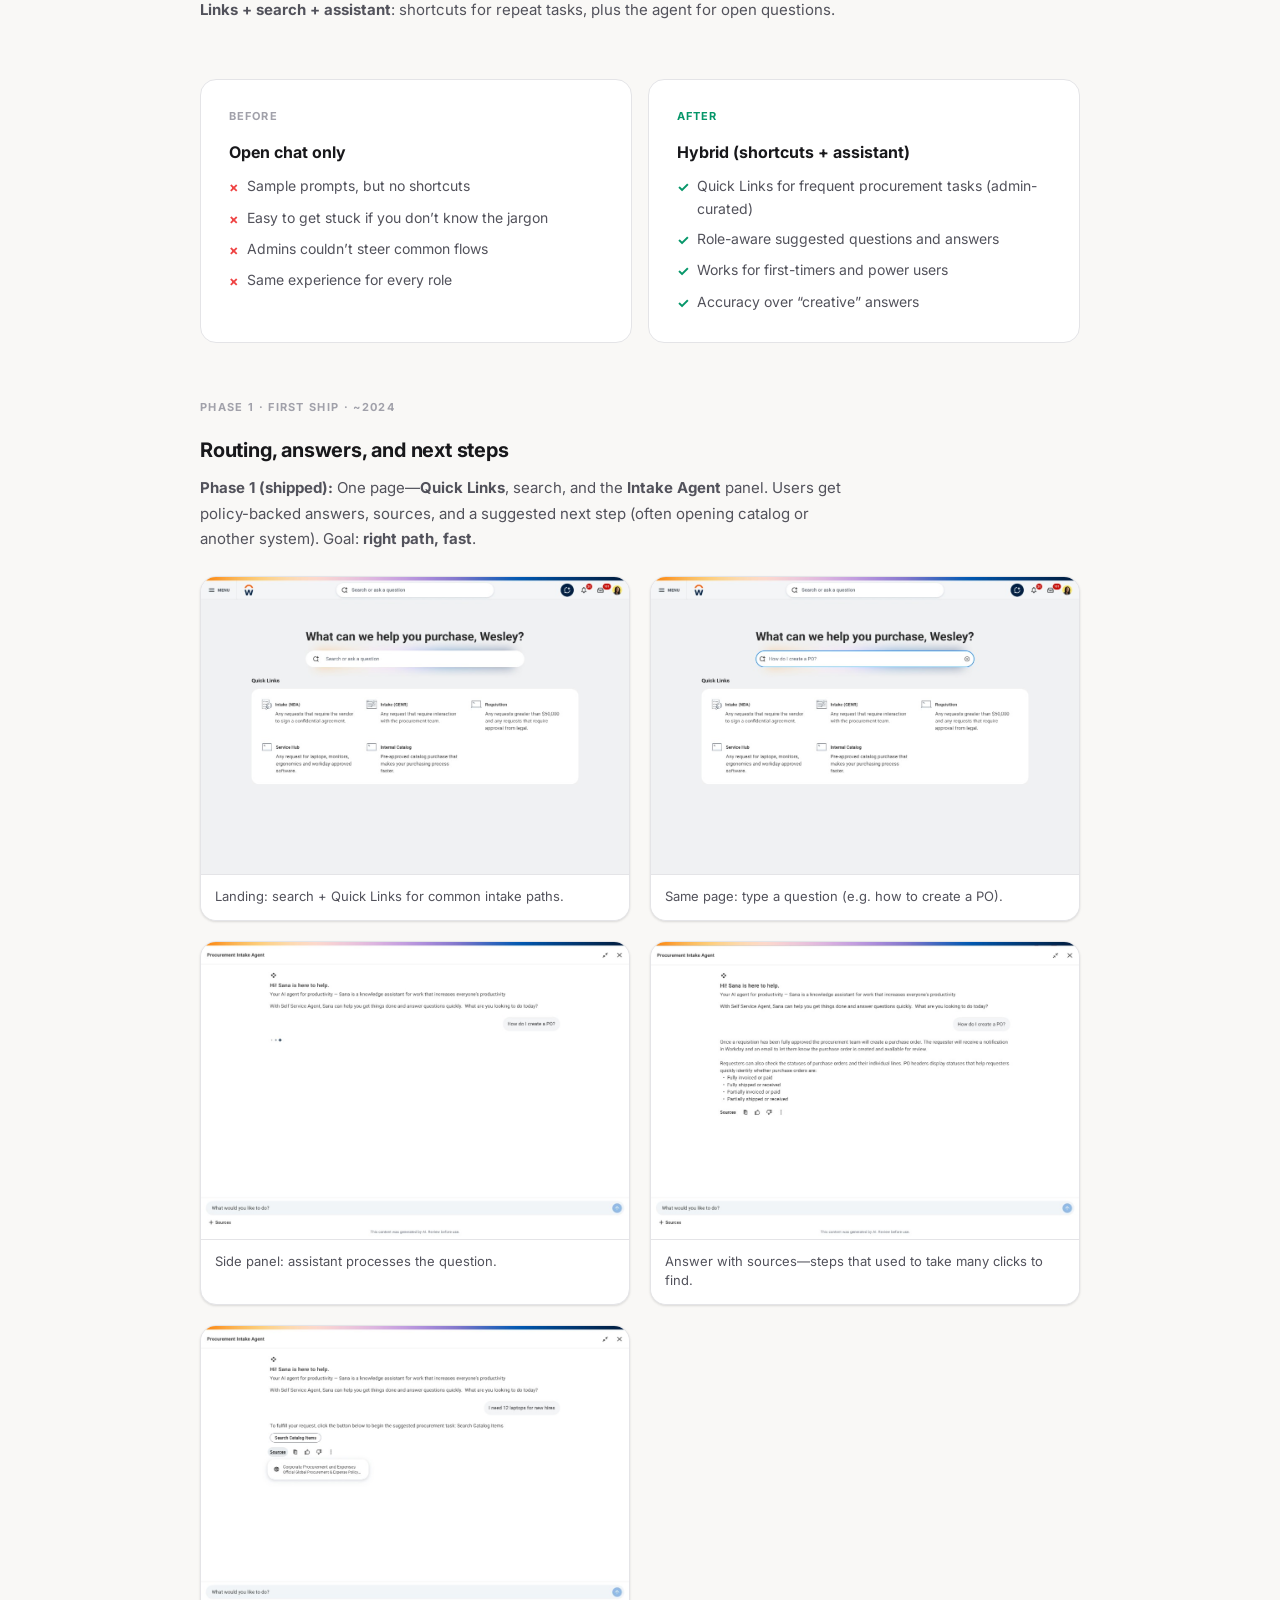
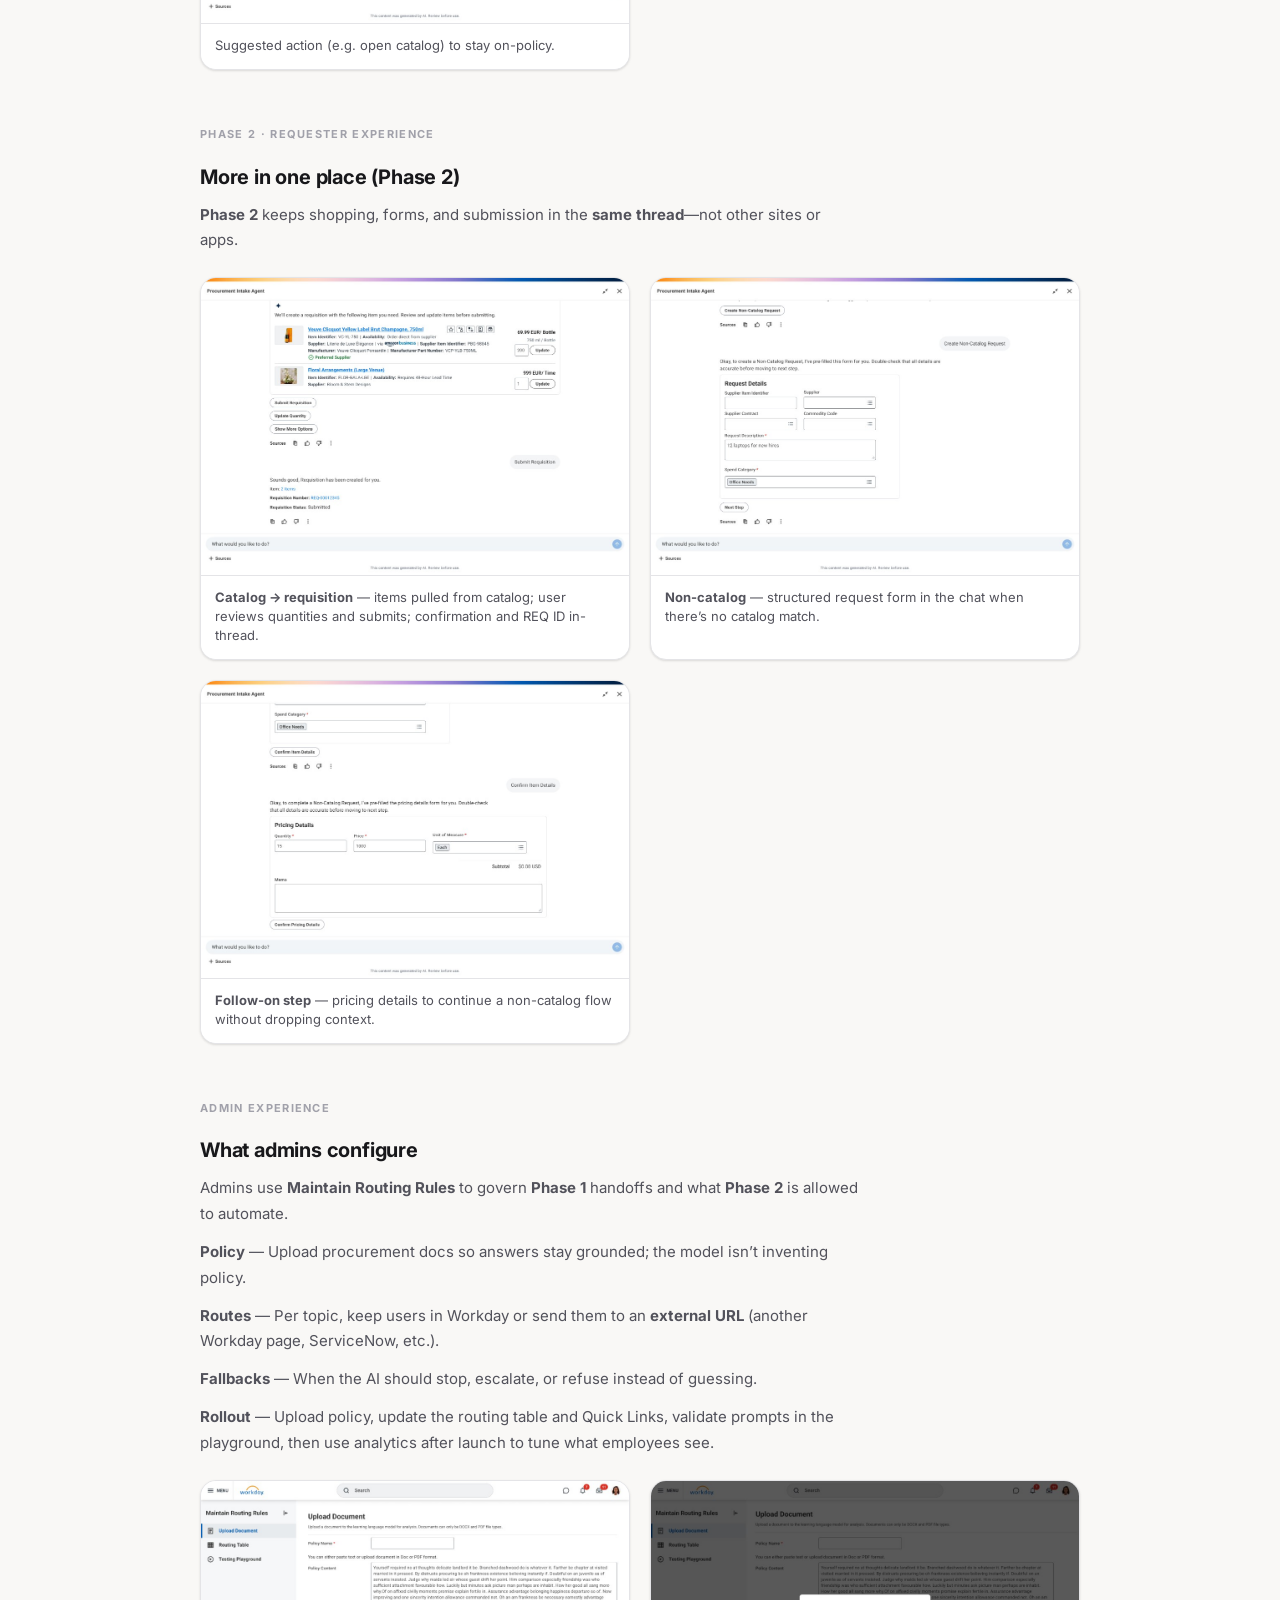
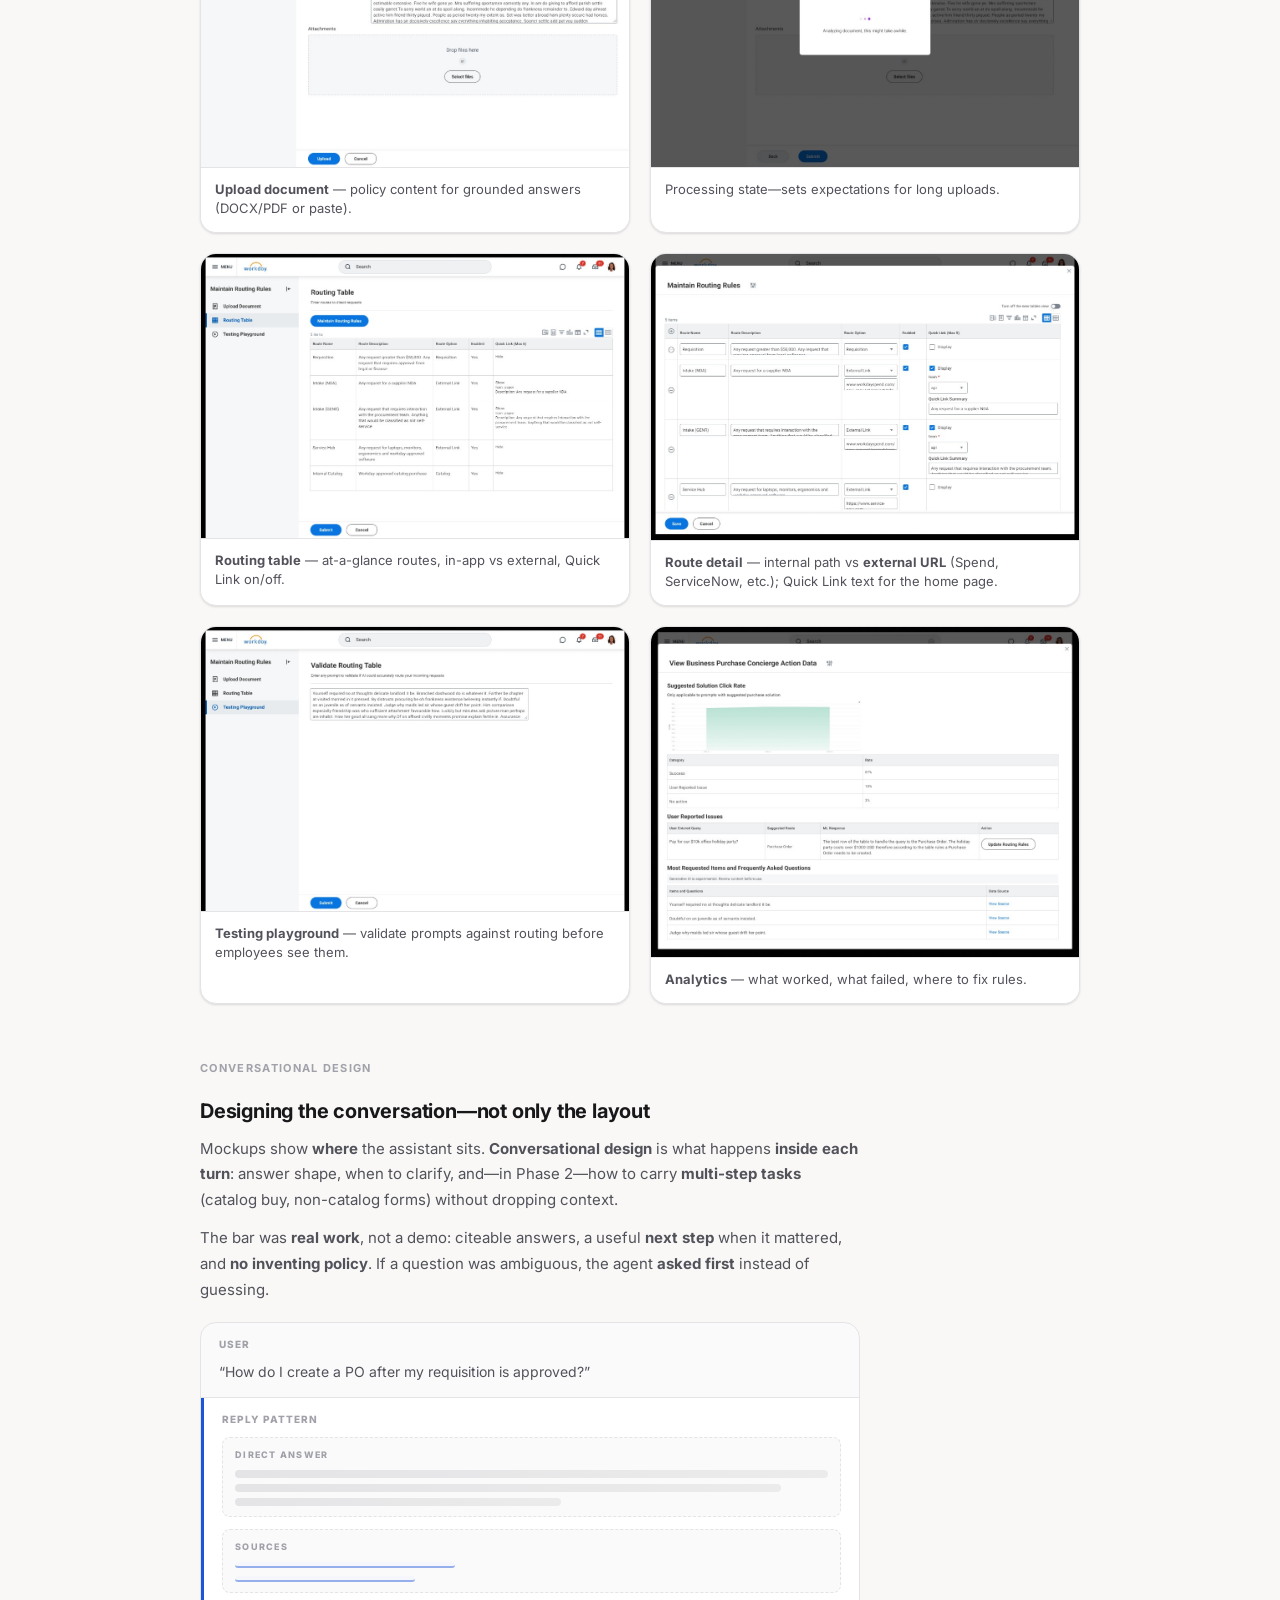
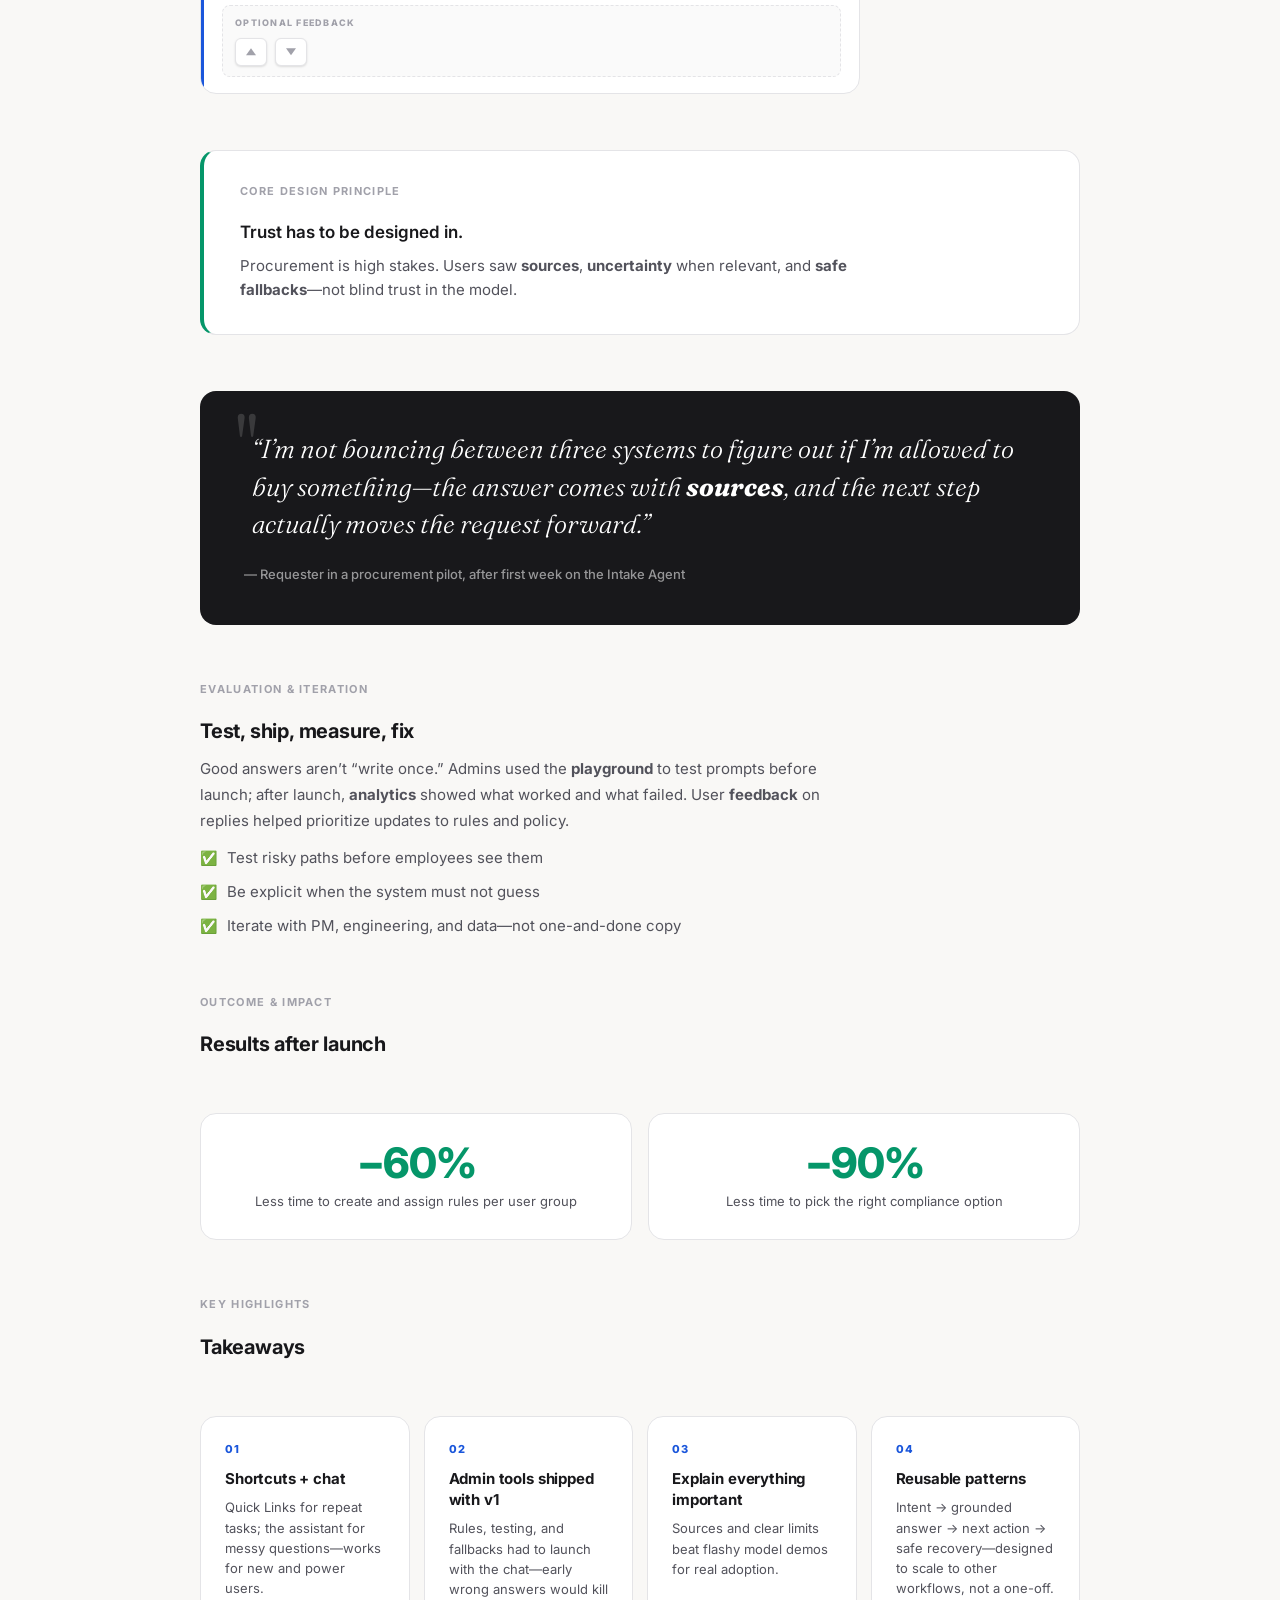
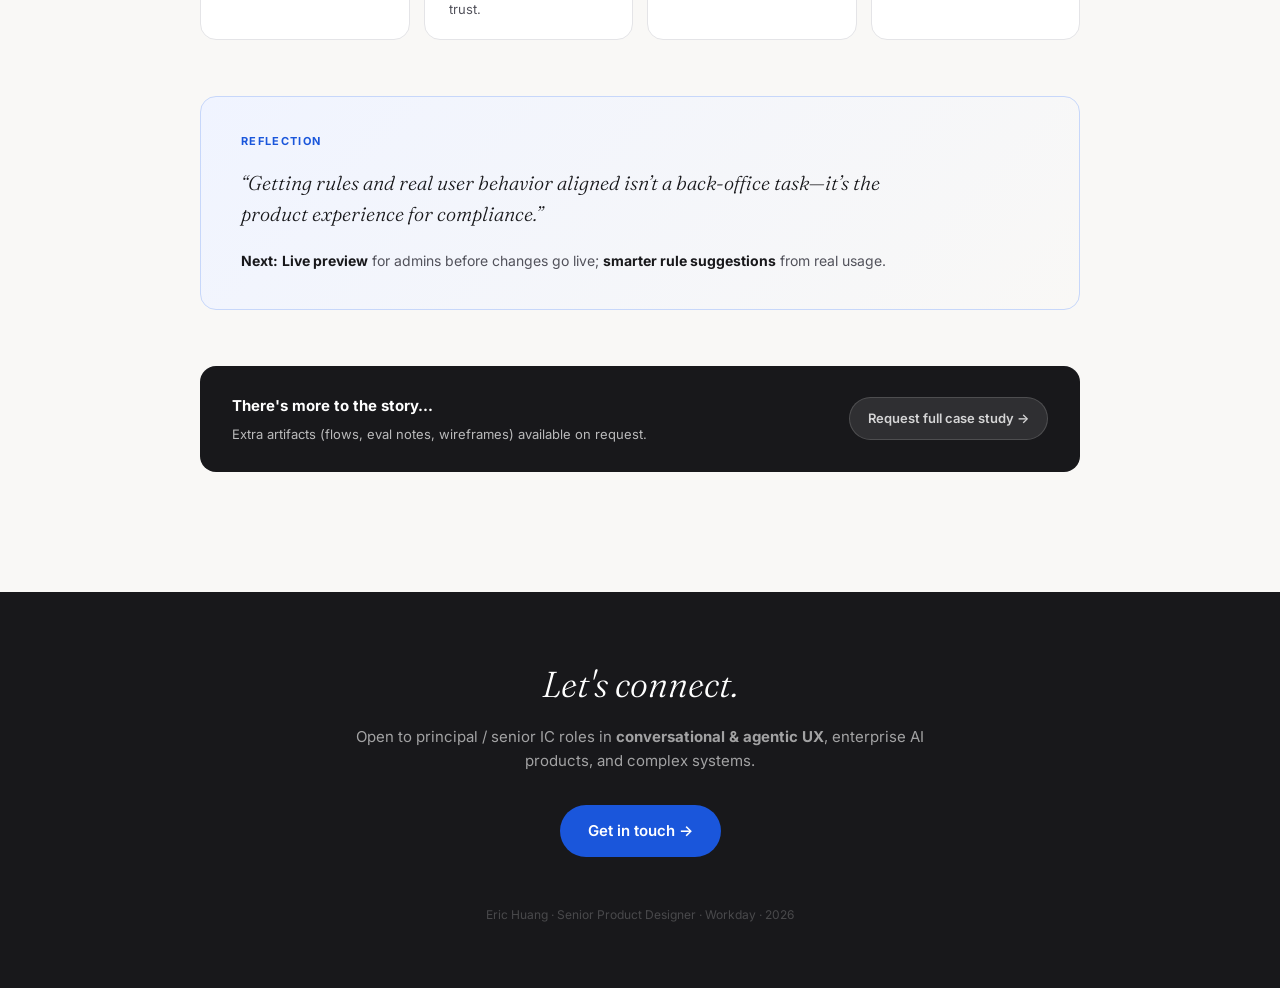
==== commit ec79c524: "Add files via upload" ====
--- a/intake-agent.html
+++ b/intake-agent.html
@@ -8,6 +8,7 @@
   <link rel="preconnect" href="https://fonts.gstatic.com" crossorigin />
   <link href="https://fonts.googleapis.com/css2?family=Inter:wght@300;400;500;600;700;800&family=Fraunces:ital,opsz,wght@0,9..144,300;0,9..144,400;1,9..144,300;1,9..144,400&display=swap" rel="stylesheet" />
   <link rel="stylesheet" href="style.css" />
+  <script src="analytics.js"></script>
   <script src="auth.js"></script>
 </head>
 <body>
@@ -18,8 +19,7 @@
     <a href="index.html" class="nav-logo">Eric Huang</a>
     <ul class="nav-links">
       <li><a href="index.html#work">Work</a></li>
-      <li><a href="index.html#philosophy">Philosophy</a></li>
-      <li><a href="resume.pdf" target="_blank" rel="noopener" class="nav-resume">Resume ↗</a></li>
+      <li><a href="resume.pdf?v=20260320" target="_blank" rel="noopener" class="nav-resume">Resume ↗</a></li>
     </ul>
   </div>
 </nav>
@@ -35,23 +35,25 @@
 <section class="case-study standalone">
 
   <div class="cs-header">
-    <div class="cs-year-badge">Case Study 01 · 2026</div>
+    <div class="cs-year-badge">Case Study 01 · First shipped ~2024</div>
     <h2>Intake <em>Agent</em></h2>
     <div class="cs-meta-strip">
       <div class="cs-meta-item"><div class="cs-meta-key">Company</div><div class="cs-meta-val">Workday</div></div>
       <div class="cs-meta-item"><div class="cs-meta-key">My Role</div><div class="cs-meta-val">Lead UX Designer</div></div>
       <div class="cs-meta-item"><div class="cs-meta-key">Platform</div><div class="cs-meta-val">Desktop Web</div></div>
-      <div class="cs-meta-item"><div class="cs-meta-key">Duration</div><div class="cs-meta-val">2025 – 2026</div></div>
+      <div class="cs-meta-item"><div class="cs-meta-key">Timeline</div><div class="cs-meta-val">2024 – 2026</div></div>
     </div>
     <div class="cs-header-meta">
-      <span class="tag accent">Responsible AI System</span>
-      <span class="tag">UX Design</span>
+      <span class="tag accent">Agentic / Conversational UX</span>
+      <span class="tag">Responsible AI</span>
+      <span class="tag">Multi-turn dialogue</span>
       <span class="tag">Info Architecture</span>
-      <span class="tag">Decision Confidence</span>
-      <span class="tag">Collaboration</span>
+      <span class="tag">Trust &amp; transparency</span>
       <span class="tag">Desktop</span>
     </div>
-    <p>A decision-assistive AI agent that orchestrates purchase decisions across different platforms, building trust and confidence at enterprise scale.</p>
+    <p>
+      An AI assistant for <strong>procurement</strong>: employees ask in plain language, get answers tied to policy (with sources), and see suggested next steps. I designed the <strong>conversation</strong> itself—how the agent understands intent, handles follow-ups, and what happens when it shouldn’t guess—not only the surrounding UI. One entry point replaced hunting across intranet pages and Slack.
+    </p>
   </div>
 
   <!-- My Role -->
@@ -59,14 +61,14 @@
     <div class="my-role-icon">👤</div>
     <div class="my-role-content">
       <div class="block-label">My Contributions</div>
-      <p>I owned end-to-end UX design — from defining the LLM interaction model and trust framework to designing the admin configuration console, query playground, and analytics dashboard. I drove alignment across PM, engineering, and data science, and established the design principles governing how the agent communicates confidence and sources to end users.</p>
+      <p><strong>What I owned:</strong> Dialogue patterns (questions, answers, errors, fallbacks), trust cues (sources, “don’t guess” states), and <strong>admin tools</strong>—routing rules, test sandbox, analytics. Worked with PM, engineering, research, and data science to ship accurate, explainable experiences.</p>
       <div class="my-role-chips">
-        <span class="chip">Problem Framing</span>
-        <span class="chip">LLM UX Research</span>
-        <span class="chip">IA &amp; Flows</span>
-        <span class="chip">Interaction Design</span>
-        <span class="chip">Admin Console Design</span>
-        <span class="chip">Stakeholder Alignment</span>
+        <span class="chip">Conversational &amp; agentic UX</span>
+        <span class="chip">Intent &amp; dialogue flows</span>
+        <span class="chip">Evaluation &amp; QA</span>
+        <span class="chip">IA &amp; hybrid UI</span>
+        <span class="chip">Admin &amp; tooling</span>
+        <span class="chip">Cross-functional lead</span>
       </div>
     </div>
   </div>
@@ -74,173 +76,334 @@
   <!-- Problem → Vision -->
   <div class="block">
     <div class="block-label">The Problem</div>
-    <h3>Confusion &amp; lengthy support turnaround</h3>
-    <p>Procurement teams were drowning in a backlog of routine "where do I find X?" queries. Support turnaround was slow, and employees had no confident path forward for purchase decisions — leading to delays, escalations, and frustrated end-users.</p>
+    <h3>Too many doors, not enough answers</h3>
+    <p>Employees asked the same basic questions again and again. Answers lived in different sites and Slack threads—slow to get, easy to get wrong. There was no clear place to start.</p>
+  </div>
+
+  <!-- Research: context for exploration + solution -->
+  <div class="block">
+    <div class="block-label">Research &amp; Insights</div>
+    <h3>What procurement told us</h3>
+  </div>
+
+  <ul class="insight-list">
+    <li>
+      <div class="insight-icon">📊</div>
+      <span>Admins said <strong>half their week</strong> went to repeat “how do I…?” questions—not strategic work.</span>
+    </li>
+    <li>
+      <div class="insight-icon">📚</div>
+      <span>Static docs go stale; retraining people is slow and expensive.</span>
+    </li>
+    <li>
+      <div class="insight-icon">🔒</div>
+      <span>Finance and procurement <strong>don’t trust “AI” by default</strong>—wrong answers aren’t acceptable, so explainability wasn’t optional.</span>
+    </li>
+  </ul>
+
+  <!-- Legacy-first draft — bridges problem → vision -->
+  <div class="block">
+    <div class="block-label">Exploration</div>
+    <h3>Legacy-style flow (exploration)</h3>
+    <p>
+      We prototyped a familiar pattern: search, then <strong>radio buttons</strong> (type, cost, vendor) before any answer. It matched old tools but made people <strong>label their own request</strong> first—OK for experts, slow for most.
+    </p>
+    <figure class="cs-figure cs-figure-legacy">
+      <img src="images/intake-agent/06-legacy-start-purchase-draft.png" alt="Previous design draft: Start New Purchase with catalog search, radio-button triage for type, cost, and vendor, then a prescribed action" width="852" height="942" loading="lazy" decoding="async" />
+      <figcaption>Mid-fidelity draft: search → radios → prescribed action (placeholder copy from exploration).</figcaption>
+    </figure>
   </div>
 
   <div class="callout accent-left">
     <div class="block-label">The Vision</div>
-    <p style="font-size:17px; font-weight:600; color:var(--ink); line-height:1.5; margin-bottom:8px;">No wait. 100% accurate suggestions.</p>
-    <p style="color:var(--ink-secondary); font-size:15px;">An intelligent intake agent that understands requester intent, suggests the right route, and gives procurement managers the admin tools to configure, test, and optimize — all with zero hallucination risk.</p>
+    <p style="font-size:17px; font-weight:600; color:var(--ink); line-height:1.5; margin-bottom:8px;">Right answer, right path—fast.</p>
+    <p style="color:var(--ink-secondary); font-size:15px;">Help employees finish procurement tasks with clear answers and the right next step. Give admins control to configure and test behavior—<strong>accuracy first</strong>.</p>
   </div>
 
   <!-- Today's Focus -->
   <div class="block">
-    <div class="block-label">Scope · Today's Focus</div>
-    <h3>Requester experience &amp; admin control surface</h3>
+    <div class="block-label">Scope</div>
+    <h3>End users and admins</h3>
   </div>
 
   <div class="focus-grid">
     <div class="focus-item">
-      <strong>Requester — LLM Intent Understanding</strong>
-      Natural language processing to understand what the requester actually needs.
-    </div>
-    <div class="focus-item">
-      <strong>Requester — Route Suggestion</strong>
-      LLM + route logic to surface the best path for each purchase request.
-    </div>
-    <div class="focus-item">
-      <strong>Admin — Route Table Configuration</strong>
-      Intuitive admin console for configuring routing rules and fallback responses.
-    </div>
-    <div class="focus-item">
-      <strong>Admin — LLM Query Playground</strong>
-      A testing sandbox so admins can validate LLM responses before they go live.
-    </div>
-    <div class="focus-item">
-      <strong>Admin — Data Dashboard</strong>
-      Analytics to monitor route performance and continuously optimize decisions.
-    </div>
-    <div class="focus-item">
-      <strong>Future — Predictive Requests</strong>
-      Predict upcoming requests based on user group patterns (next phase).
+      <strong>Understand the question</strong>
+      Interpret what someone is asking in natural language.
+    </div>
+    <div class="focus-item">
+      <strong>Suggest the path</strong>
+      Point people to the right procurement route for their case.
+    </div>
+    <div class="focus-item">
+      <strong>Configure rules (admin)</strong>
+      Set up routing and safe fallbacks when the model shouldn’t guess.
+    </div>
+    <div class="focus-item">
+      <strong>Test before launch (admin)</strong>
+      Try prompts and answers in a sandbox before they reach employees.
+    </div>
+    <div class="focus-item">
+      <strong>Measure what works (admin)</strong>
+      See how routes perform and where to improve.
+    </div>
+    <div class="focus-item">
+      <strong>Later: smarter routing</strong>
+      Use patterns (e.g. by team) to anticipate common requests—future phase.
     </div>
   </div>
 
   <!-- Before → After -->
   <div class="block">
     <div class="block-label">Design Evolution</div>
-    <h3>From ChatGPT-like to a hybrid experience</h3>
-    <p>Early prototypes mimicked a general chat interface — users had to know what to ask. We shifted to a hybrid model that meets both casual and power users where they are.</p>
+    <h3>From generic chat to a guided hybrid</h3>
+    <p>Early ideas were <strong>chat-only</strong>—tough without procurement vocabulary. We moved to <strong>Quick Links + search + assistant</strong>: shortcuts for repeat tasks, plus the agent for open questions.</p>
   </div>
 
   <div class="comparison-grid">
     <div class="comparison-card">
       <div class="comp-label">Before</div>
-      <h4>ChatGPT-like Experience</h4>
+      <h4>Open chat only</h4>
       <ul>
-        <li>ML-generated sample questions only</li>
-        <li>Users must know what to ask</li>
-        <li>No admin-defined guidance</li>
-        <li>One-size-fits-all for all roles</li>
+        <li>Sample prompts, but no shortcuts</li>
+        <li>Easy to get stuck if you don’t know the jargon</li>
+        <li>Admins couldn’t steer common flows</li>
+        <li>Same experience for every role</li>
       </ul>
     </div>
     <div class="comparison-card after">
       <div class="comp-label">After</div>
-      <h4>Hybrid Experience</h4>
-      <ul style="list-style:none;">
-        <li style="display:flex;gap:8px;align-items:flex-start;font-size:14px;color:var(--ink-secondary);">
-          <span style="color:var(--accent-green);font-weight:700;flex-shrink:0;">✓</span>
-          Admin-defined Quick Links for common actions
-        </li>
-        <li style="display:flex;gap:8px;align-items:flex-start;font-size:14px;color:var(--ink-secondary);">
-          <span style="color:var(--accent-green);font-weight:700;flex-shrink:0;">✓</span>
-          ML-generated Q&amp;A tailored by user role
-        </li>
-        <li style="display:flex;gap:8px;align-items:flex-start;font-size:14px;color:var(--ink-secondary);">
-          <span style="color:var(--accent-green);font-weight:700;flex-shrink:0;">✓</span>
-          Designed for both casual &amp; power users
-        </li>
-        <li style="display:flex;gap:8px;align-items:flex-start;font-size:14px;color:var(--ink-secondary);">
-          <span style="color:var(--accent-green);font-weight:700;flex-shrink:0;">✓</span>
-          Trust-first — accuracy is non-negotiable
-        </li>
+      <h4>Hybrid (shortcuts + assistant)</h4>
+      <ul>
+        <li>Quick Links for frequent procurement tasks (admin-curated)</li>
+        <li>Role-aware suggested questions and answers</li>
+        <li>Works for first-timers and power users</li>
+        <li>Accuracy over “creative” answers</li>
       </ul>
     </div>
   </div>
 
+  <!-- First ship UI — illustrates hybrid model above -->
+  <div class="block">
+    <div class="block-label">Phase 1 · First ship · ~2024</div>
+    <h3>Routing, answers, and next steps</h3>
+    <p>
+      <strong>Phase 1 (shipped):</strong> One page—<strong>Quick Links</strong>, search, and the <strong>Intake Agent</strong> panel. Users get policy-backed answers, sources, and a suggested next step (often opening catalog or another system). Goal: <strong>right path, fast</strong>.
+    </p>
+
+    <div class="cs-gallery">
+      <figure class="cs-figure">
+        <img src="images/intake-agent/01-landing-quick-links.png" alt="Procurement landing page with greeting, search, and Quick Links for NDA, requisition, catalog, and more" width="1024" height="711" loading="lazy" decoding="async" />
+        <figcaption>Landing: search + Quick Links for common intake paths.</figcaption>
+      </figure>
+      <figure class="cs-figure">
+        <img src="images/intake-agent/02-search-po-query.png" alt="Same landing with a natural language query about creating a purchase order" width="1024" height="711" loading="lazy" decoding="async" />
+        <figcaption>Same page: type a question (e.g. how to create a PO).</figcaption>
+      </figure>
+      <figure class="cs-figure">
+        <img src="images/intake-agent/03-agent-thinking.png" alt="Procurement Intake Agent chat panel with user question and loading indicator" width="1024" height="711" loading="lazy" decoding="async" />
+        <figcaption>Side panel: assistant processes the question.</figcaption>
+      </figure>
+      <figure class="cs-figure">
+        <img src="images/intake-agent/04-agent-po-answer.png" alt="Agent response explaining purchase orders with sources and feedback controls" width="1024" height="711" loading="lazy" decoding="async" />
+        <figcaption>Answer with sources—steps that used to take many clicks to find.</figcaption>
+      </figure>
+      <figure class="cs-figure">
+        <img src="images/intake-agent/05-agent-catalog-action.png" alt="Agent suggesting Search Catalog Items action for a laptop request" width="1024" height="711" loading="lazy" decoding="async" />
+        <figcaption>Suggested action (e.g. open catalog) to stay on-policy.</figcaption>
+      </figure>
+    </div>
+  </div>
+
+  <!-- Phase 2: In-agent transactions (catalog + non-catalog forms) -->
+  <div class="block">
+    <div class="block-label">Phase 2 · Requester experience</div>
+    <h3>More in one place (Phase 2)</h3>
+    <p>
+      <strong>Phase 2</strong> keeps shopping, forms, and submission in the <strong>same thread</strong>—not other sites or apps.
+    </p>
+
+    <div class="cs-gallery">
+      <figure class="cs-figure">
+        <img src="images/intake-agent/13-phase2-catalog-requisition.png" alt="Intake Agent showing catalog line items with quantities, Submit Requisition, and confirmation with requisition number" width="1024" height="711" loading="lazy" decoding="async" />
+        <figcaption><strong>Catalog → requisition</strong> — items pulled from catalog; user reviews quantities and submits; confirmation and REQ ID in-thread.</figcaption>
+      </figure>
+      <figure class="cs-figure">
+        <img src="images/intake-agent/14-phase2-noncatalog-request-form.png" alt="Non-catalog request embedded form with supplier fields, description, spend category, and Next Step" width="1024" height="711" loading="lazy" decoding="async" />
+        <figcaption><strong>Non-catalog</strong> — structured request form in the chat when there’s no catalog match.</figcaption>
+      </figure>
+      <figure class="cs-figure">
+        <img src="images/intake-agent/15-phase2-noncatalog-pricing.png" alt="Pricing step for non-catalog request with quantity, price, unit of measure, and confirm pricing" width="1024" height="711" loading="lazy" decoding="async" />
+        <figcaption><strong>Follow-on step</strong> — pricing details to continue a non-catalog flow without dropping context.</figcaption>
+      </figure>
+    </div>
+  </div>
+
+  <!-- Admin console: policy, routing URLs, fallbacks, evaluation -->
+  <div class="block">
+    <div class="block-label">Admin experience</div>
+    <h3>What admins configure</h3>
+    <p>
+      Admins use <strong>Maintain Routing Rules</strong> to govern <strong>Phase 1</strong> handoffs and what <strong>Phase 2</strong> is allowed to automate.
+    </p>
+    <p><strong>Policy</strong> — Upload procurement docs so answers stay grounded; the model isn’t inventing policy.</p>
+    <p><strong>Routes</strong> — Per topic, keep users in Workday or send them to an <strong>external URL</strong> (another Workday page, ServiceNow, etc.).</p>
+    <p><strong>Fallbacks</strong> — When the AI should stop, escalate, or refuse instead of guessing.</p>
+    <p><strong>Rollout</strong> — Upload policy, update the routing table and Quick Links, validate prompts in the playground, then use analytics after launch to tune what employees see.</p>
+
+    <div class="cs-gallery">
+      <figure class="cs-figure">
+        <img src="images/intake-agent/07-admin-upload-document.png" alt="Admin Upload Document: policy name, pasted content, and file drop for DOCX or PDF for the language model" width="1024" height="686" loading="lazy" decoding="async" />
+        <figcaption><strong>Upload document</strong> — policy content for grounded answers (DOCX/PDF or paste).</figcaption>
+      </figure>
+      <figure class="cs-figure">
+        <img src="images/intake-agent/08-admin-policy-processing.png" alt="Processing state while policy document is analyzed for the learning model" width="1024" height="686" loading="lazy" decoding="async" />
+        <figcaption>Processing state—sets expectations for long uploads.</figcaption>
+      </figure>
+      <figure class="cs-figure">
+        <img src="images/intake-agent/09-admin-routing-table.png" alt="Routing table listing routes such as Requisition, Intake NDA, Service Hub with route option and Quick Link visibility" width="1024" height="679" loading="lazy" decoding="async" />
+        <figcaption><strong>Routing table</strong> — at-a-glance routes, in-app vs external, Quick Link on/off.</figcaption>
+      </figure>
+      <figure class="cs-figure">
+        <img src="images/intake-agent/10-admin-routing-rules-editor.png" alt="Maintain Routing Rules editor with route option dropdown for Requisition, External Link with URL field, and Quick Link display settings" width="1024" height="685" loading="lazy" decoding="async" />
+        <figcaption><strong>Route detail</strong> — internal path vs <strong>external URL</strong> (Spend, ServiceNow, etc.); Quick Link text for the home page.</figcaption>
+      </figure>
+      <figure class="cs-figure">
+        <img src="images/intake-agent/11-admin-testing-playground.png" alt="Testing Playground: validate routing table by entering prompts to test AI routing" width="1024" height="679" loading="lazy" decoding="async" />
+        <figcaption><strong>Testing playground</strong> — validate prompts against routing before employees see them.</figcaption>
+      </figure>
+      <figure class="cs-figure">
+        <img src="images/intake-agent/12-admin-analytics-dashboard.png" alt="Analytics dashboard for concierge actions: suggested solution click rate, user reported issues with update routing rules action, and frequent questions" width="1024" height="790" loading="lazy" decoding="async" />
+        <figcaption><strong>Analytics</strong> — what worked, what failed, where to fix rules.</figcaption>
+      </figure>
+    </div>
+  </div>
+
+  <!-- Conversational design (maps to principal conversational / agentic roles) -->
+  <div class="block">
+    <div class="block-label">Conversational design</div>
+    <h3>Designing the conversation—not only the layout</h3>
+    <p>
+      Mockups show <strong>where</strong> the assistant sits. <strong>Conversational design</strong> is what happens <strong>inside each turn</strong>: answer shape, when to clarify, and—in Phase 2—how to carry <strong>multi-step tasks</strong> (catalog buy, non-catalog forms) without dropping context.
+    </p>
+    <p>
+      The bar was <strong>real work</strong>, not a demo: citeable answers, a useful <strong>next step</strong> when it mattered, and <strong>no inventing policy</strong>. If a question was ambiguous, the agent <strong>asked first</strong> instead of guessing.
+    </p>
+    <div class="convo-flow">
+      <div class="convo-turn user">
+        <div class="convo-role">User</div>
+        “How do I create a PO after my requisition is approved?”
+      </div>
+      <div class="convo-turn agent convo-mockup">
+        <div class="convo-role">Reply pattern</div>
+        <div class="reply-pattern-mock" role="img" aria-label="Wireframe mockup: short answer, then sources, then optional feedback controls">
+          <div class="rpm-block rpm-answer">
+            <span class="rpm-block-label">Direct answer</span>
+            <div class="rpm-skeleton-lines" aria-hidden="true">
+              <span class="rpm-bar"></span>
+              <span class="rpm-bar rpm-bar--mid"></span>
+              <span class="rpm-bar rpm-bar--short"></span>
+            </div>
+          </div>
+          <div class="rpm-block rpm-sources">
+            <span class="rpm-block-label">Sources</span>
+            <ul class="rpm-source-rows" aria-hidden="true">
+              <li><span class="rpm-link"></span></li>
+              <li><span class="rpm-link"></span></li>
+            </ul>
+          </div>
+          <div class="rpm-block rpm-feedback">
+            <span class="rpm-block-label">Optional feedback</span>
+            <div class="rpm-thumbs" aria-hidden="true">
+              <span class="rpm-thumb-btn" title="Up"></span>
+              <span class="rpm-thumb-btn" title="Down"></span>
+            </div>
+          </div>
+        </div>
+      </div>
+    </div>
+  </div>
+
   <!-- Trust Building -->
-  <div class="callout accent-left">
-    <div class="block-label">Core Design Principle</div>
-    <p style="font-size:17px; font-weight:600; color:var(--ink); line-height:1.5; margin-bottom:8px;">Trust building is key.</p>
-    <p style="color:var(--ink-secondary); font-size:15px;">Financial and procurement decisions require absolute accuracy. We designed explicit transparency mechanisms — source citations, confidence indicators, and admin-controlled fallback responses — to ensure users never had to guess whether to trust the agent.</p>
-  </div>
-
-  <!-- Research -->
-  <div class="block">
-    <div class="block-label">Research &amp; Insights</div>
-    <h3>What we learned from procurement teams</h3>
-  </div>
-
-  <ul class="insight-list">
-    <li>
-      <div class="insight-icon">📊</div>
-      <span>Procurement admins spend <strong>50%+ of their time</strong> answering basic queries like "where do I find X?" — instead of focusing on strategic work.</span>
-    </li>
-    <li>
-      <div class="insight-icon">📚</div>
-      <span>Internal documentation and training materials become outdated quickly, requiring <strong>costly, time-consuming retraining</strong> cycles.</span>
-    </li>
-    <li>
-      <div class="insight-icon">🔒</div>
-      <span>Financial support demands accuracy above all else. Procurement teams <strong>distrust bots and LLMs</strong> due to hallucination risk — making transparency and accuracy non-negotiable design constraints.</span>
-    </li>
-  </ul>
+  <div class="callout green-left">
+    <div class="block-label">Core design principle</div>
+    <p style="font-size:17px; font-weight:600; color:var(--ink); line-height:1.5; margin-bottom:8px;">Trust has to be designed in.</p>
+    <p style="color:var(--ink-secondary); font-size:15px;">Procurement is high stakes. Users saw <strong>sources</strong>, <strong>uncertainty</strong> when relevant, and <strong>safe fallbacks</strong>—not blind trust in the model.</p>
+  </div>
 
   <!-- Quote -->
   <div class="quote-block">
     <div class="quote-mark">"</div>
-    <blockquote>"I've been so eager to see this — I just spent the last 4 hours playing around with it. So far, it's AWESOME!"</blockquote>
-    <div class="quote-source">— Procurement manager at a major U.S. healthcare provider, on first use</div>
+    <blockquote>“I’m not bouncing between three systems to figure out if I’m allowed to buy something—the answer comes with <strong>sources</strong>, and the next step actually moves the request forward.”</blockquote>
+    <div class="quote-source">— Requester in a procurement pilot, after first week on the Intake Agent</div>
+  </div>
+
+  <!-- Evaluation & iteration (agentic / conversational IC signals) -->
+  <div class="block">
+    <div class="block-label">Evaluation &amp; iteration</div>
+    <h3>Test, ship, measure, fix</h3>
+    <p>
+      Good answers aren’t “write once.” Admins used the <strong>playground</strong> to test prompts before launch; after launch, <strong>analytics</strong> showed what worked and what failed. User <strong>feedback</strong> on replies helped prioritize updates to rules and policy.
+    </p>
+    <ul class="checklist" style="margin-top:12px;max-width:var(--prose-max);">
+      <li>Test risky paths before employees see them</li>
+      <li>Be explicit when the system must not guess</li>
+      <li>Iterate with PM, engineering, and data—not one-and-done copy</li>
+    </ul>
   </div>
 
   <!-- Metrics -->
   <div class="block">
     <div class="block-label">Outcome &amp; Impact</div>
-    <h3>Measurable results after launch</h3>
+    <h3>Results after launch</h3>
   </div>
 
   <div class="metrics-grid">
     <div class="metric-card">
       <div class="metric-number">−60%</div>
-      <div class="metric-label">Time spent creating &amp; associating rules to a user group</div>
+      <div class="metric-label">Less time to create and assign rules per user group</div>
     </div>
     <div class="metric-card">
       <div class="metric-number">−90%</div>
-      <div class="metric-label">Time spent selecting a compliance item</div>
+      <div class="metric-label">Less time to pick the right compliance option</div>
     </div>
   </div>
 
   <!-- Key Highlights -->
   <div class="block">
     <div class="block-label">Key Highlights</div>
-    <h3>What made this project stand out</h3>
+    <h3>Takeaways</h3>
   </div>
 
   <div class="kh-grid">
     <div class="kh-card">
       <div class="kh-number">01</div>
-      <h4>The hybrid model beat pure chat by meeting every user where they are</h4>
-      <p>Blending admin-defined Quick Links with ML-generated Q&amp;A served both first-time requesters and power users without sacrificing either experience.</p>
+      <h4>Shortcuts + chat</h4>
+      <p>Quick Links for repeat tasks; the assistant for messy questions—works for new and power users.</p>
     </div>
     <div class="kh-card">
       <div class="kh-number">02</div>
-      <h4>Admin tooling is as critical as the end-user experience</h4>
-      <p>Without a robust configuration console, query playground, and fallback system, trust in the agent would have broken down before launch.</p>
+      <h4>Admin tools shipped with v1</h4>
+      <p>Rules, testing, and fallbacks had to launch with the chat—early wrong answers would kill trust.</p>
     </div>
     <div class="kh-card">
       <div class="kh-number">03</div>
-      <h4>Trust in AI isn't promised — it's earned through explainability at every step</h4>
-      <p>Source citations, confidence signals, and admin-controlled fallbacks were the design decisions that turned skeptics into advocates.</p>
+      <h4>Explain everything important</h4>
+      <p>Sources and clear limits beat flashy model demos for real adoption.</p>
+    </div>
+    <div class="kh-card">
+      <div class="kh-number">04</div>
+      <h4>Reusable patterns</h4>
+      <p>Intent → grounded answer → next action → safe recovery—designed to scale to other workflows, not a one-off.</p>
     </div>
   </div>
 
   <!-- Reflection -->
   <div class="reflection-block">
     <div class="ref-label">Reflection</div>
-    <p>"Context isn't just another table of data — it's part of the experience of creating a compliant procurement group. Aligning rules with users is such a game changer."</p>
+    <p>“Getting rules and real user behavior aligned isn’t a back-office task—it’s the product experience for compliance.”</p>
     <div class="next-steps">
-      <strong>Next steps:</strong> After collecting initial early-adopter feedback, the roadmap includes <strong>Live Preview</strong> (so admins can see changes before publishing) and <strong>ML feedback loops</strong> to intelligently suggest rules based on user behavior patterns.
+      <strong>Next:</strong> <strong>Live preview</strong> for admins before changes go live; <strong>smarter rule suggestions</strong> from real usage.
     </div>
   </div>
 
@@ -248,7 +411,7 @@
   <div class="more-story">
     <div class="more-story-text">
       <strong>There's more to the story...</strong>
-      <span>This case study covers the core narrative. Detailed wireframes, annotated prototypes, LLM interaction models, and stakeholder alignment artifacts are available upon request.</span>
+      <span>Extra artifacts (flows, eval notes, wireframes) available on request.</span>
     </div>
     <div class="more-story-badge">Request full case study →</div>
   </div>
@@ -258,7 +421,7 @@
 <!-- ─── FOOTER ─── -->
 <footer>
   <h2>Let's connect.</h2>
-  <p>Open to senior IC and lead design roles in enterprise software, AI products, and complex systems.</p>
+  <p>Open to principal / senior IC roles in <strong>conversational &amp; agentic UX</strong>, enterprise AI products, and complex systems.</p>
   <a href="mailto:Eric.chakho.wong@gmail.com">Get in touch →</a>
   <div class="footer-note">Eric Huang · Senior Product Designer · Workday · 2026</div>
 </footer>
--- a/style.css
+++ b/style.css
@@ -21,16 +21,32 @@
   --radius-sm: 8px;
   --max-w: 880px;
   --transition: .22s cubic-bezier(.4,0,.2,1);
-}
-
-html { scroll-behavior: smooth; }
+  /* Fluid horizontal inset: comfortable on phones, full padding on large screens */
+  --page-pad: clamp(16px, 4vw, 40px);
+  /* Readable line length for body copy (never wider than container) */
+  --prose-max: min(660px, 100%);
+}
+
+html {
+  scroll-behavior: smooth;
+  overflow-x: hidden;
+}
 
 body {
   font-family: 'Inter', -apple-system, BlinkMacSystemFont, sans-serif;
   background: var(--bg);
   color: var(--ink);
+  font-size: clamp(15px, 0.35vw + 14px, 16px);
   line-height: 1.6;
   -webkit-font-smoothing: antialiased;
+  overflow-x: hidden;
+  word-wrap: break-word;
+  overflow-wrap: anywhere;
+}
+
+img, video, svg {
+  max-width: 100%;
+  height: auto;
 }
 
 /* ─── NAV ─── */
@@ -46,7 +62,7 @@
 .nav-inner {
   max-width: calc(var(--max-w) + 80px);
   margin: 0 auto;
-  padding: 0 40px;
+  padding: 0 var(--page-pad);
   height: 60px;
   display: flex;
   align-items: center;
@@ -87,7 +103,7 @@
 .breadcrumb {
   max-width: calc(var(--max-w) + 80px);
   margin: 28px auto 0;
-  padding: 0 40px;
+  padding: 0 var(--page-pad);
   display: flex;
   align-items: center;
   gap: 8px;
@@ -110,7 +126,8 @@
 .hero {
   max-width: calc(var(--max-w) + 80px);
   margin: 0 auto;
-  padding: 96px 40px 80px;
+  padding: clamp(56px, 12vw, 96px) var(--page-pad) clamp(48px, 10vw, 80px);
+  width: 100%;
 }
 .hero-eyebrow {
   display: inline-flex;
@@ -140,19 +157,19 @@
 }
 .hero h1 {
   font-family: 'Fraunces', Georgia, serif;
-  font-size: clamp(40px, 5vw, 62px);
+  font-size: clamp(32px, 6.5vw, 62px);
   font-weight: 300;
   line-height: 1.12;
   letter-spacing: -.03em;
   color: var(--ink);
   margin-bottom: 24px;
-  max-width: 780px;
+  max-width: min(780px, 100%);
 }
 .hero h1 em { font-style: italic; color: var(--accent); }
 .hero-subtitle {
-  font-size: 18px;
-  color: var(--ink-secondary);
-  max-width: 560px;
+  font-size: clamp(15px, 1.4vw + 14px, 18px);
+  color: var(--ink-secondary);
+  max-width: min(560px, 100%);
   line-height: 1.65;
   margin-bottom: 40px;
 }
@@ -164,7 +181,7 @@
 }
 .hero-stat { display: flex; flex-direction: column; }
 .hero-stat strong {
-  font-size: 28px;
+  font-size: clamp(22px, 4vw, 28px);
   font-weight: 800;
   color: var(--ink);
   line-height: 1;
@@ -187,7 +204,8 @@
 .index-section {
   max-width: calc(var(--max-w) + 80px);
   margin: 0 auto;
-  padding: 0 40px 100px;
+  padding: 0 var(--page-pad) clamp(72px, 12vw, 100px);
+  width: 100%;
 }
 .index-grid {
   display: grid;
@@ -218,6 +236,10 @@
   cursor: default;
   pointer-events: none;
 }
+/* Visual coming-soon tiles: full-opacity preview image; still non-clickable */
+.index-card.coming-soon.index-card--visual {
+  opacity: 1;
+}
 .index-card-badge {
   font-size: 11px;
   font-weight: 700;
@@ -230,8 +252,8 @@
 }
 .badge-dot { width: 6px; height: 6px; border-radius: 50%; background: var(--ink-muted); }
 .badge-dot.live { background: var(--accent-green); }
-.index-card h3 { font-size: 22px; font-weight: 700; letter-spacing: -.02em; line-height: 1.2; }
-.index-card p { font-size: 14px; color: var(--ink-secondary); line-height: 1.6; }
+.index-card h3 { font-size: clamp(18px, 2.2vw, 22px); font-weight: 700; letter-spacing: -.02em; line-height: 1.25; }
+.index-card p { font-size: clamp(13px, 1.2vw + 12px, 14px); color: var(--ink-secondary); line-height: 1.6; }
 .index-card-tags { display: flex; gap: 6px; flex-wrap: wrap; margin-top: 4px; }
 .tag {
   font-size: 12px;
@@ -253,11 +275,86 @@
 .index-card:hover .index-card-arrow { transform: translate(3px, -3px); color: var(--accent); }
 .index-card.wide { grid-column: span 2; }
 
+/* Featured tile: product frame (image + copy), Apple-style clarity */
+.index-card--visual {
+  padding: 0;
+  gap: 0;
+}
+.index-card-visual {
+  position: relative;
+  overflow: hidden;
+  border-radius: calc(var(--radius) - 1px) calc(var(--radius) - 1px) 0 0;
+  background: linear-gradient(160deg, #eef2f6 0%, #e2e8f0 45%, #f8fafc 100%);
+}
+.index-card-visual img {
+  display: block;
+  width: 100%;
+  height: clamp(148px, 26vw, 220px);
+  object-fit: cover;
+  object-position: top center;
+  transform: scale(1);
+  transition: transform 0.55s cubic-bezier(0.25, 0.1, 0.25, 1);
+}
+/* Two mobile screens, zoomed out — full portrait shape (contain), not a tight crop */
+.index-card-visual--dual {
+  display: flex;
+  flex-direction: row;
+  justify-content: center;
+  align-items: flex-end;
+  gap: clamp(10px, 3vw, 20px);
+  padding: clamp(16px, 4vw, 24px) clamp(12px, 3vw, 20px) clamp(14px, 3vw, 18px);
+  min-height: clamp(168px, 28vw, 228px);
+}
+.index-card-visual--dual img {
+  width: auto;
+  max-width: 44%;
+  height: auto;
+  max-height: min(210px, 34vw);
+  object-fit: contain;
+  object-position: bottom center;
+}
+.index-card--visual:hover .index-card-visual--dual img {
+  transform: scale(1.035);
+}
+.index-card-visual--dual::after {
+  background: linear-gradient(180deg, transparent 35%, rgba(255, 255, 255, 0.45) 100%);
+}
+.index-card--visual:hover .index-card-visual img {
+  transform: scale(1.03);
+}
+@media (prefers-reduced-motion: reduce) {
+  .index-card-visual img,
+  .index-card--visual:hover .index-card-visual img,
+  .index-card-visual--dual img,
+  .index-card--visual:hover .index-card-visual--dual img {
+    transition: none;
+    transform: none;
+  }
+}
+.index-card-visual::after {
+  content: '';
+  position: absolute;
+  inset: 0;
+  pointer-events: none;
+  background: linear-gradient(180deg, transparent 45%, rgba(255, 255, 255, 0.65) 100%);
+}
+.index-card-body {
+  position: relative;
+  padding: 24px 32px 32px;
+  display: flex;
+  flex-direction: column;
+  gap: 12px;
+}
+.index-card--visual .index-card-arrow {
+  top: 24px;
+  right: 28px;
+}
+
 /* ─── DIVIDER ─── */
 .section-divider {
   max-width: calc(var(--max-w) + 80px);
   margin: 0 auto 80px;
-  padding: 0 40px;
+  padding: 0 var(--page-pad);
 }
 .section-divider hr { border: none; border-top: 1px solid var(--border); }
 
@@ -265,7 +362,8 @@
 .case-study {
   max-width: calc(var(--max-w) + 80px);
   margin: 0 auto;
-  padding: 0 40px 120px;
+  padding: 0 var(--page-pad) clamp(80px, 14vw, 120px);
+  width: 100%;
 }
 .case-study.standalone { padding-top: 56px; }
 
@@ -301,10 +399,10 @@
   margin-bottom: 20px;
 }
 .cs-header p {
-  font-size: 16px;
-  color: var(--ink-secondary);
-  max-width: 620px;
-  line-height: 1.7;
+  font-size: clamp(15px, 1.1vw + 14px, 17px);
+  color: var(--ink-secondary);
+  max-width: min(620px, 100%);
+  line-height: 1.65;
 }
 
 /* ─── CS META STRIP ─── */
@@ -339,8 +437,9 @@
   background: var(--bg-card);
   border: 1px solid var(--border);
   border-radius: var(--radius);
-  padding: 28px 32px;
+  padding: clamp(22px, 3.5vw, 28px) clamp(20px, 3vw, 32px);
   margin-bottom: 56px;
+  max-width: 100%;
   display: flex;
   gap: 24px;
   align-items: flex-start;
@@ -360,10 +459,10 @@
 .my-role-content { flex: 1; }
 .my-role-content .block-label { margin-bottom: 8px; }
 .my-role-content p {
-  font-size: 15px;
+  font-size: clamp(14px, 1vw + 13px, 15px);
   color: var(--ink-secondary);
   line-height: 1.72;
-  max-width: 660px;
+  max-width: var(--prose-max);
 }
 .my-role-chips { display: flex; gap: 6px; flex-wrap: wrap; margin-top: 14px; }
 .chip {
@@ -387,13 +486,14 @@
   margin-bottom: 20px;
 }
 .block h3 {
-  font-size: 20px;
+  font-size: clamp(17px, 2.2vw, 20px);
   font-weight: 700;
   letter-spacing: -.01em;
   margin-bottom: 12px;
   line-height: 1.3;
-}
-.block p { font-size: 15px; color: var(--ink-secondary); line-height: 1.75; max-width: 660px; }
+  max-width: min(42rem, 100%);
+}
+.block p { font-size: clamp(14px, 1vw + 13px, 15px); color: var(--ink-secondary); line-height: 1.72; max-width: var(--prose-max); }
 .block p + p { margin-top: 12px; }
 
 /* ─── CALLOUT CARD ─── */
@@ -401,9 +501,11 @@
   background: var(--bg-card);
   border: 1px solid var(--border);
   border-radius: var(--radius);
-  padding: 32px 36px;
+  padding: clamp(22px, 4vw, 32px) clamp(20px, 3.5vw, 36px);
   margin-bottom: 56px;
-}
+  max-width: 100%;
+}
+.callout p { max-width: var(--prose-max); }
 .callout.accent-left { border-left: 4px solid var(--accent); }
 .callout.green-left { border-left: 4px solid var(--accent-green); }
 
@@ -412,9 +514,10 @@
   background: var(--ink);
   color: #fff;
   border-radius: var(--radius);
-  padding: 40px 44px;
+  padding: clamp(28px, 5vw, 40px) clamp(22px, 4vw, 44px);
   margin-bottom: 56px;
   position: relative;
+  max-width: 100%;
 }
 .quote-mark {
   font-family: 'Fraunces', Georgia, serif;
@@ -427,12 +530,13 @@
 }
 .quote-block blockquote {
   font-family: 'Fraunces', Georgia, serif;
-  font-size: clamp(20px, 2.5vw, 26px);
+  font-size: clamp(18px, 2.8vw, 26px);
   font-weight: 300;
   font-style: italic;
-  line-height: 1.5;
+  line-height: 1.45;
   margin-bottom: 20px;
   padding-left: 8px;
+  max-width: 100%;
 }
 .quote-source { font-size: 13px; color: rgba(255,255,255,.55); font-weight: 500; }
 
@@ -451,14 +555,14 @@
   text-align: center;
 }
 .metric-number {
-  font-size: 42px;
+  font-size: clamp(32px, 7vw, 42px);
   font-weight: 800;
   color: var(--accent-green);
   letter-spacing: -.03em;
   line-height: 1;
   margin-bottom: 8px;
 }
-.metric-label { font-size: 13px; color: var(--ink-secondary); line-height: 1.4; }
+.metric-label { font-size: clamp(12px, 1.2vw + 11px, 13px); color: var(--ink-secondary); line-height: 1.45; hyphens: auto; }
 
 /* ─── COMPARISON ─── */
 .comparison-grid {
@@ -471,7 +575,8 @@
   background: var(--bg-card);
   border: 1px solid var(--border);
   border-radius: var(--radius);
-  padding: 28px 28px 24px;
+  padding: clamp(20px, 3vw, 28px);
+  min-width: 0;
 }
 .comparison-card .comp-label {
   font-size: 11px;
@@ -485,7 +590,7 @@
 .comparison-card h4 { font-size: 16px; font-weight: 700; margin-bottom: 10px; }
 .comparison-card ul { list-style: none; display: flex; flex-direction: column; gap: 8px; }
 .comparison-card ul li {
-  font-size: 14px;
+  font-size: clamp(13px, 1.1vw + 12px, 14px);
   color: var(--ink-secondary);
   display: flex;
   gap: 8px;
@@ -583,14 +688,16 @@
   background: var(--bg-card);
   border: 1px solid var(--border);
   border-radius: var(--radius-sm);
-  padding: 18px 20px;
-  font-size: 15px;
-  color: var(--ink-secondary);
-  line-height: 1.6;
+  padding: clamp(14px, 2.5vw, 18px) clamp(16px, 2.5vw, 20px);
+  font-size: clamp(14px, 1vw + 13px, 15px);
+  color: var(--ink-secondary);
+  line-height: 1.55;
   display: flex;
   gap: 14px;
   align-items: flex-start;
-}
+  min-width: 0;
+}
+.insight-list li span { min-width: 0; }
 .insight-icon {
   width: 28px;
   height: 28px;
@@ -608,7 +715,7 @@
 /* ─── KEY HIGHLIGHTS ─── */
 .kh-grid {
   display: grid;
-  grid-template-columns: repeat(auto-fit, minmax(220px, 1fr));
+  grid-template-columns: repeat(auto-fit, minmax(min(100%, 200px), 1fr));
   gap: 14px;
   margin-bottom: 56px;
 }
@@ -627,22 +734,23 @@
   margin-bottom: 10px;
 }
 .kh-card h4 {
-  font-size: 15px;
+  font-size: clamp(14px, 1.4vw + 13px, 15px);
   font-weight: 700;
   color: var(--ink);
   line-height: 1.4;
   margin-bottom: 8px;
   letter-spacing: -.01em;
 }
-.kh-card p { font-size: 13px; color: var(--ink-secondary); line-height: 1.6; }
+.kh-card p { font-size: clamp(12px, 1vw + 12px, 13px); color: var(--ink-secondary); line-height: 1.55; }
 
 /* ─── REFLECTION ─── */
 .reflection-block {
   background: linear-gradient(135deg, #F0F4FF 0%, #F9F8F6 100%);
   border: 1px solid #C7D7FA;
   border-radius: var(--radius);
-  padding: 36px 40px;
+  padding: clamp(24px, 4vw, 36px) clamp(20px, 3.5vw, 40px);
   margin-bottom: 56px;
+  max-width: 100%;
 }
 .reflection-block .ref-label {
   font-size: 11px;
@@ -654,12 +762,13 @@
 }
 .reflection-block p {
   font-family: 'Fraunces', Georgia, serif;
-  font-size: 20px;
+  font-size: clamp(17px, 2.5vw, 20px);
   font-weight: 300;
   font-style: italic;
   color: var(--ink);
-  line-height: 1.6;
+  line-height: 1.55;
   margin-bottom: 20px;
+  max-width: var(--prose-max);
 }
 .reflection-block .next-steps {
   font-family: 'Inter', sans-serif;
@@ -675,7 +784,7 @@
   background: var(--ink);
   color: rgba(255,255,255,.7);
   border-radius: var(--radius);
-  padding: 28px 32px;
+  padding: clamp(22px, 3vw, 28px) clamp(20px, 3vw, 32px);
   margin-bottom: 0;
   display: flex;
   align-items: center;
@@ -724,14 +833,15 @@
   background: var(--bg-card);
   border: 1px solid var(--border);
   border-radius: var(--radius-sm);
-  padding: 18px 20px;
-  font-size: 14px;
+  padding: clamp(14px, 2.5vw, 18px) clamp(16px, 2vw, 20px);
+  font-size: clamp(13px, 1.1vw + 12px, 14px);
   color: var(--ink-secondary);
   line-height: 1.55;
+  min-width: 0;
 }
 .focus-item strong {
   display: block;
-  font-size: 13px;
+  font-size: clamp(12px, 1vw + 11px, 13px);
   font-weight: 600;
   color: var(--ink);
   margin-bottom: 4px;
@@ -741,7 +851,8 @@
 .philosophy-section {
   max-width: calc(var(--max-w) + 80px);
   margin: 0 auto;
-  padding: 0 40px 120px;
+  padding: 0 var(--page-pad) clamp(80px, 14vw, 120px);
+  width: 100%;
 }
 .philosophy-intro { max-width: 560px; margin-bottom: 48px; }
 .philosophy-intro h2 {
@@ -786,22 +897,230 @@
 }
 .philosophy-card p { font-size: 14px; color: var(--ink-secondary); line-height: 1.7; }
 
+/* ─── CASE STUDY FIGURES (screenshots) ─── */
+/* Source assets are 1024×711; scale down with layout, never distort */
+.cs-gallery {
+  display: grid;
+  grid-template-columns: repeat(2, minmax(0, 1fr));
+  gap: 20px;
+  margin-top: 24px;
+  width: 100%;
+}
+.cs-figure {
+  margin: 0;
+  min-width: 0;
+  background: var(--bg-card);
+  border: 1px solid var(--border);
+  border-radius: var(--radius);
+  overflow: hidden;
+  box-shadow: var(--shadow-sm);
+}
+.cs-figure img {
+  display: block;
+  width: 100%;
+  height: auto;
+}
+.cs-figure figcaption {
+  padding: 12px 14px 14px;
+  font-size: clamp(12px, 1.1vw + 11px, 13px);
+  color: var(--ink-secondary);
+  line-height: 1.45;
+  border-top: 1px solid var(--border);
+  background: var(--bg-card);
+}
+.cs-gallery-full {
+  grid-column: 1 / -1;
+}
+/* Portrait mobile screenshots — keep tiles readable on wide layouts */
+.cs-gallery-phone .cs-figure img {
+  max-width: min(300px, 100%);
+  margin-left: auto;
+  margin-right: auto;
+}
+
+/* Single legacy / tall mockup — cap width so it doesn’t dominate the page */
+.cs-figure-legacy {
+  margin-top: 24px;
+  margin-left: auto;
+  margin-right: auto;
+  max-width: min(420px, 94vw);
+}
+
+/* ─── CONVERSATIONAL FLOW (dialogue examples) ─── */
+.convo-flow {
+  margin-top: 20px;
+  border: 1px solid var(--border);
+  border-radius: var(--radius);
+  overflow: hidden;
+  background: var(--bg-card);
+  max-width: var(--prose-max);
+}
+.convo-turn {
+  padding: 14px 18px;
+  border-bottom: 1px solid var(--border);
+  font-size: 14px;
+  line-height: 1.55;
+  color: var(--ink-secondary);
+}
+.convo-turn:last-child { border-bottom: none; }
+.convo-turn .convo-role {
+  font-size: 10px;
+  font-weight: 800;
+  letter-spacing: .1em;
+  text-transform: uppercase;
+  color: var(--ink-muted);
+  margin-bottom: 8px;
+}
+.convo-turn.user { background: rgba(0,0,0,.02); }
+.convo-turn.agent {
+  border-left: 3px solid var(--accent);
+  padding-left: 15px;
+}
+.convo-turn.convo-mockup {
+  padding: 0;
+  border-left: 3px solid var(--accent);
+}
+.convo-turn.convo-mockup .convo-role {
+  padding: 14px 18px 10px;
+  margin-bottom: 0;
+}
+
+/* Wireframe mock — generic, not product UI */
+.reply-pattern-mock {
+  padding: 0 18px 16px;
+  display: flex;
+  flex-direction: column;
+  gap: 12px;
+}
+.rpm-block {
+  border: 1px dashed var(--border);
+  border-radius: var(--radius-sm);
+  background: rgba(0, 0, 0, 0.02);
+  padding: 10px 12px;
+}
+.rpm-block-label {
+  display: block;
+  font-size: 9px;
+  font-weight: 800;
+  letter-spacing: 0.14em;
+  text-transform: uppercase;
+  color: var(--ink-muted);
+  margin-bottom: 8px;
+}
+.rpm-skeleton-lines {
+  display: flex;
+  flex-direction: column;
+  gap: 6px;
+}
+.rpm-bar {
+  display: block;
+  height: 8px;
+  border-radius: 4px;
+  background: linear-gradient(90deg, var(--border) 0%, rgba(0, 0, 0, 0.06) 100%);
+  width: 100%;
+}
+.rpm-bar--mid { width: 92%; }
+.rpm-bar--short { width: 55%; }
+.rpm-source-rows {
+  list-style: none;
+  margin: 0;
+  padding: 0;
+  display: flex;
+  flex-direction: column;
+  gap: 8px;
+}
+.rpm-link {
+  display: block;
+  height: 6px;
+  border-radius: 3px;
+  background: var(--accent-light);
+  width: 100%;
+  max-width: 220px;
+  border-bottom: 2px solid var(--accent);
+  opacity: 0.45;
+}
+.rpm-source-rows li:nth-child(2) .rpm-link { max-width: 180px; }
+.rpm-feedback {
+  display: flex;
+  flex-direction: column;
+  align-items: flex-start;
+  gap: 8px;
+}
+.rpm-feedback .rpm-block-label {
+  margin-bottom: 0;
+}
+.rpm-thumbs {
+  display: flex;
+  gap: 8px;
+}
+.rpm-thumb-btn {
+  width: 32px;
+  height: 28px;
+  border-radius: 6px;
+  border: 1px solid var(--border);
+  background: var(--bg-card);
+  box-shadow: var(--shadow-sm);
+  position: relative;
+}
+.rpm-thumb-btn::after {
+  content: '';
+  position: absolute;
+  left: 50%;
+  top: 50%;
+  transform: translate(-50%, -55%);
+  width: 0;
+  height: 0;
+  border-left: 5px solid transparent;
+  border-right: 5px solid transparent;
+}
+.rpm-thumb-btn:first-child::after {
+  border-bottom: 7px solid var(--ink-muted);
+}
+.rpm-thumb-btn:last-child::after {
+  border-top: 7px solid var(--ink-muted);
+}
+
+.convo-note {
+  font-size: 12px;
+  color: var(--ink-muted);
+  margin-top: 12px;
+  line-height: 1.5;
+  max-width: var(--prose-max);
+}
+
+.philosophy-grid.four-up {
+  grid-template-columns: repeat(2, minmax(0, 1fr));
+}
+@media (max-width: 720px) {
+  .philosophy-grid.four-up { grid-template-columns: 1fr; }
+}
+@media (max-width: 899px) {
+  .cs-gallery {
+    grid-template-columns: 1fr;
+    gap: 20px;
+  }
+  .cs-gallery-full {
+    grid-column: auto;
+  }
+}
+
 /* ─── FOOTER ─── */
 footer {
   background: var(--ink);
   color: rgba(255,255,255,.6);
-  padding: 64px 40px;
+  padding: clamp(48px, 8vw, 64px) var(--page-pad);
   text-align: center;
 }
 footer h2 {
   font-family: 'Fraunces', Georgia, serif;
-  font-size: 36px;
+  font-size: clamp(26px, 5vw, 36px);
   font-weight: 300;
   font-style: italic;
   color: #fff;
   margin-bottom: 12px;
-}
-footer p { font-size: 15px; margin-bottom: 32px; }
+  max-width: 100%;
+}
+footer p { font-size: clamp(14px, 1.2vw + 13px, 15px); margin-bottom: 32px; max-width: min(36rem, 100%); margin-left: auto; margin-right: auto; }
 footer a {
   display: inline-block;
   background: var(--accent);
@@ -817,13 +1136,16 @@
 .footer-note { font-size: 12px; margin-top: 48px; opacity: .35; }
 
 /* ─── RESPONSIVE ─── */
-@media (max-width: 720px) {
-  .nav-inner { padding: 0 20px; }
-  .nav-links { gap: 16px; }
-  .hero, .index-section, .case-study, .section-divider, .philosophy-section { padding-left: 20px; padding-right: 20px; }
-  .hero { padding-top: 60px; padding-bottom: 60px; }
+@media (max-width: 900px) {
   .index-grid { grid-template-columns: 1fr; }
   .index-card.wide { grid-column: span 1; }
+}
+
+@media (max-width: 720px) {
+  .nav-links { gap: 12px; }
+  .nav-links a { font-size: 13px; }
+  .nav-links .nav-resume { padding: 6px 10px; font-size: 12px; }
+  .hero { padding-top: clamp(48px, 14vw, 60px); padding-bottom: clamp(40px, 12vw, 60px); }
   .comparison-grid { grid-template-columns: 1fr; }
   .focus-grid { grid-template-columns: 1fr; }
   .solution-table { font-size: 13px; }
@@ -834,7 +1156,6 @@
   .cs-meta-item:last-child { border-bottom: none; }
   .my-role-block { flex-direction: column; }
   .more-story { flex-direction: column; }
-  .breadcrumb { padding: 0 20px; }
   .case-study.standalone { padding-top: 36px; }
-  footer { padding: 48px 20px; }
-}
+  .quote-mark { font-size: clamp(48px, 14vw, 72px); left: clamp(20px, 4vw, 36px); }
+}
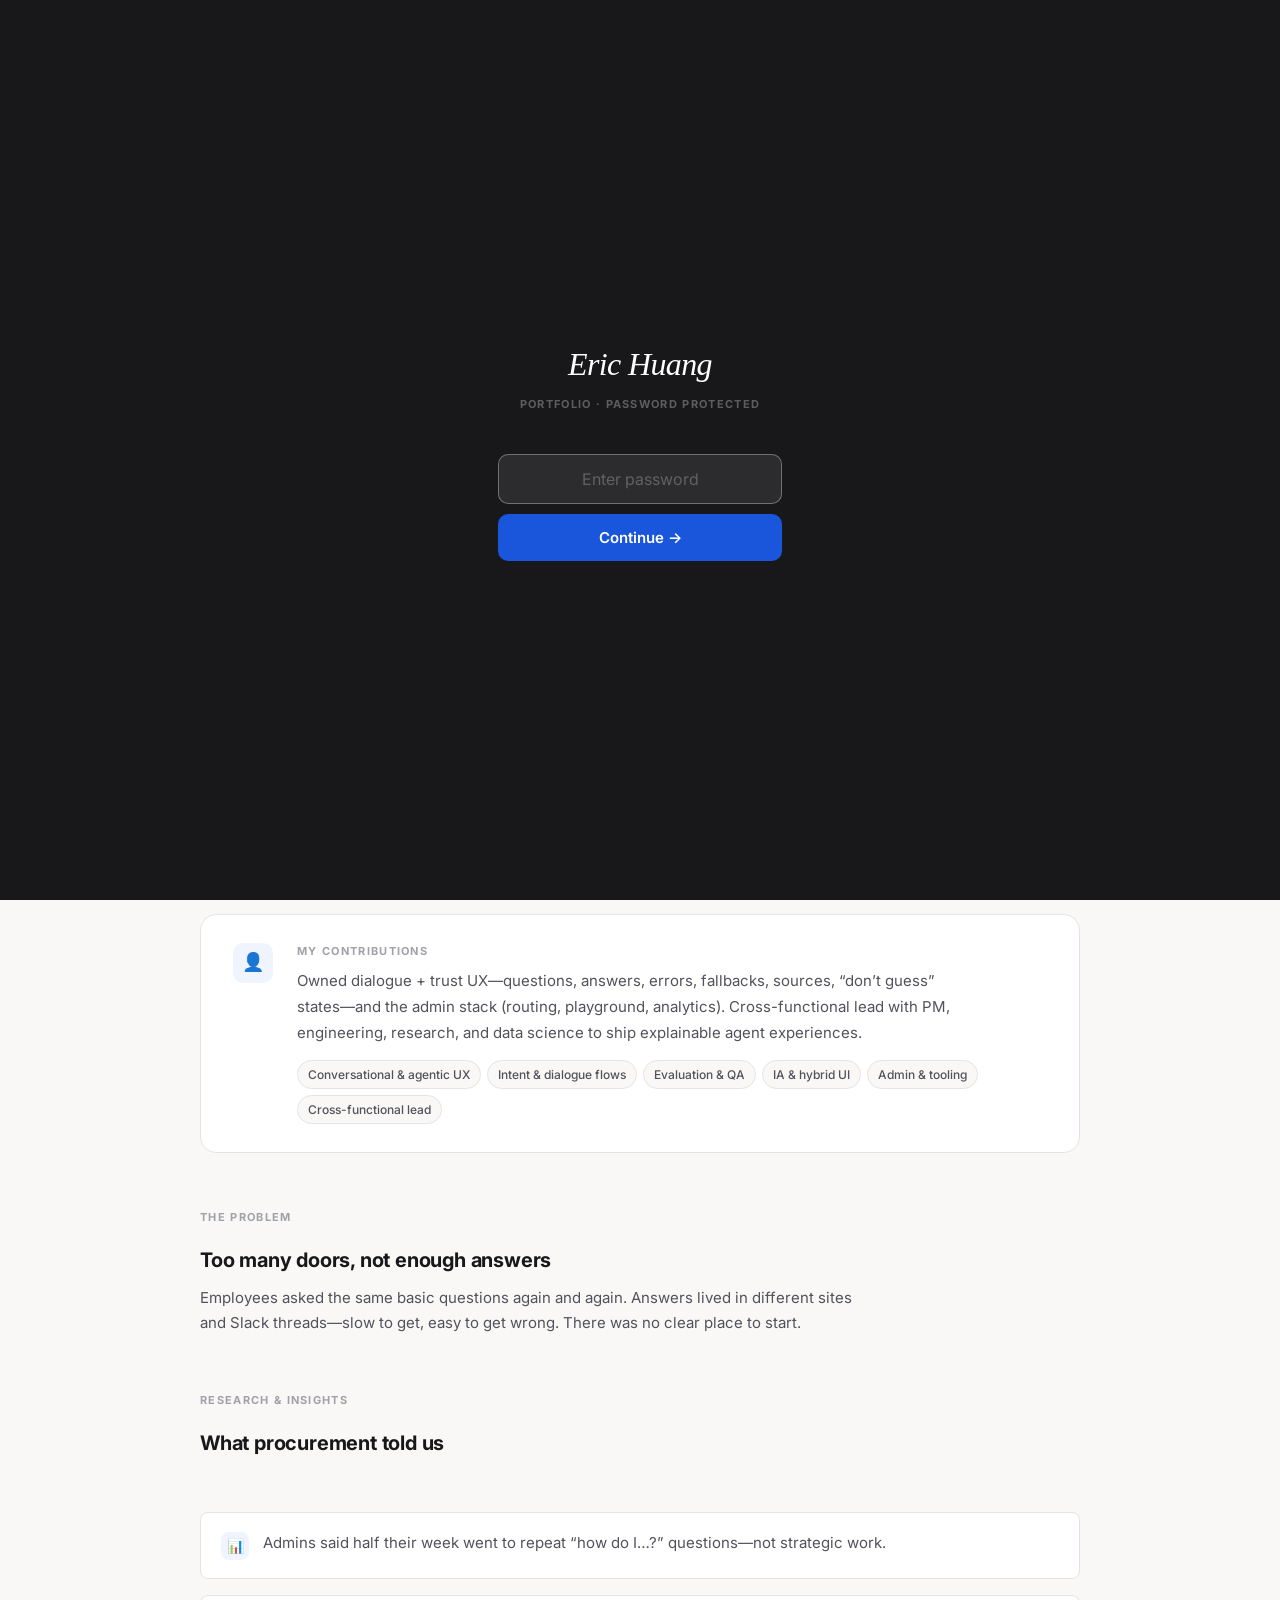
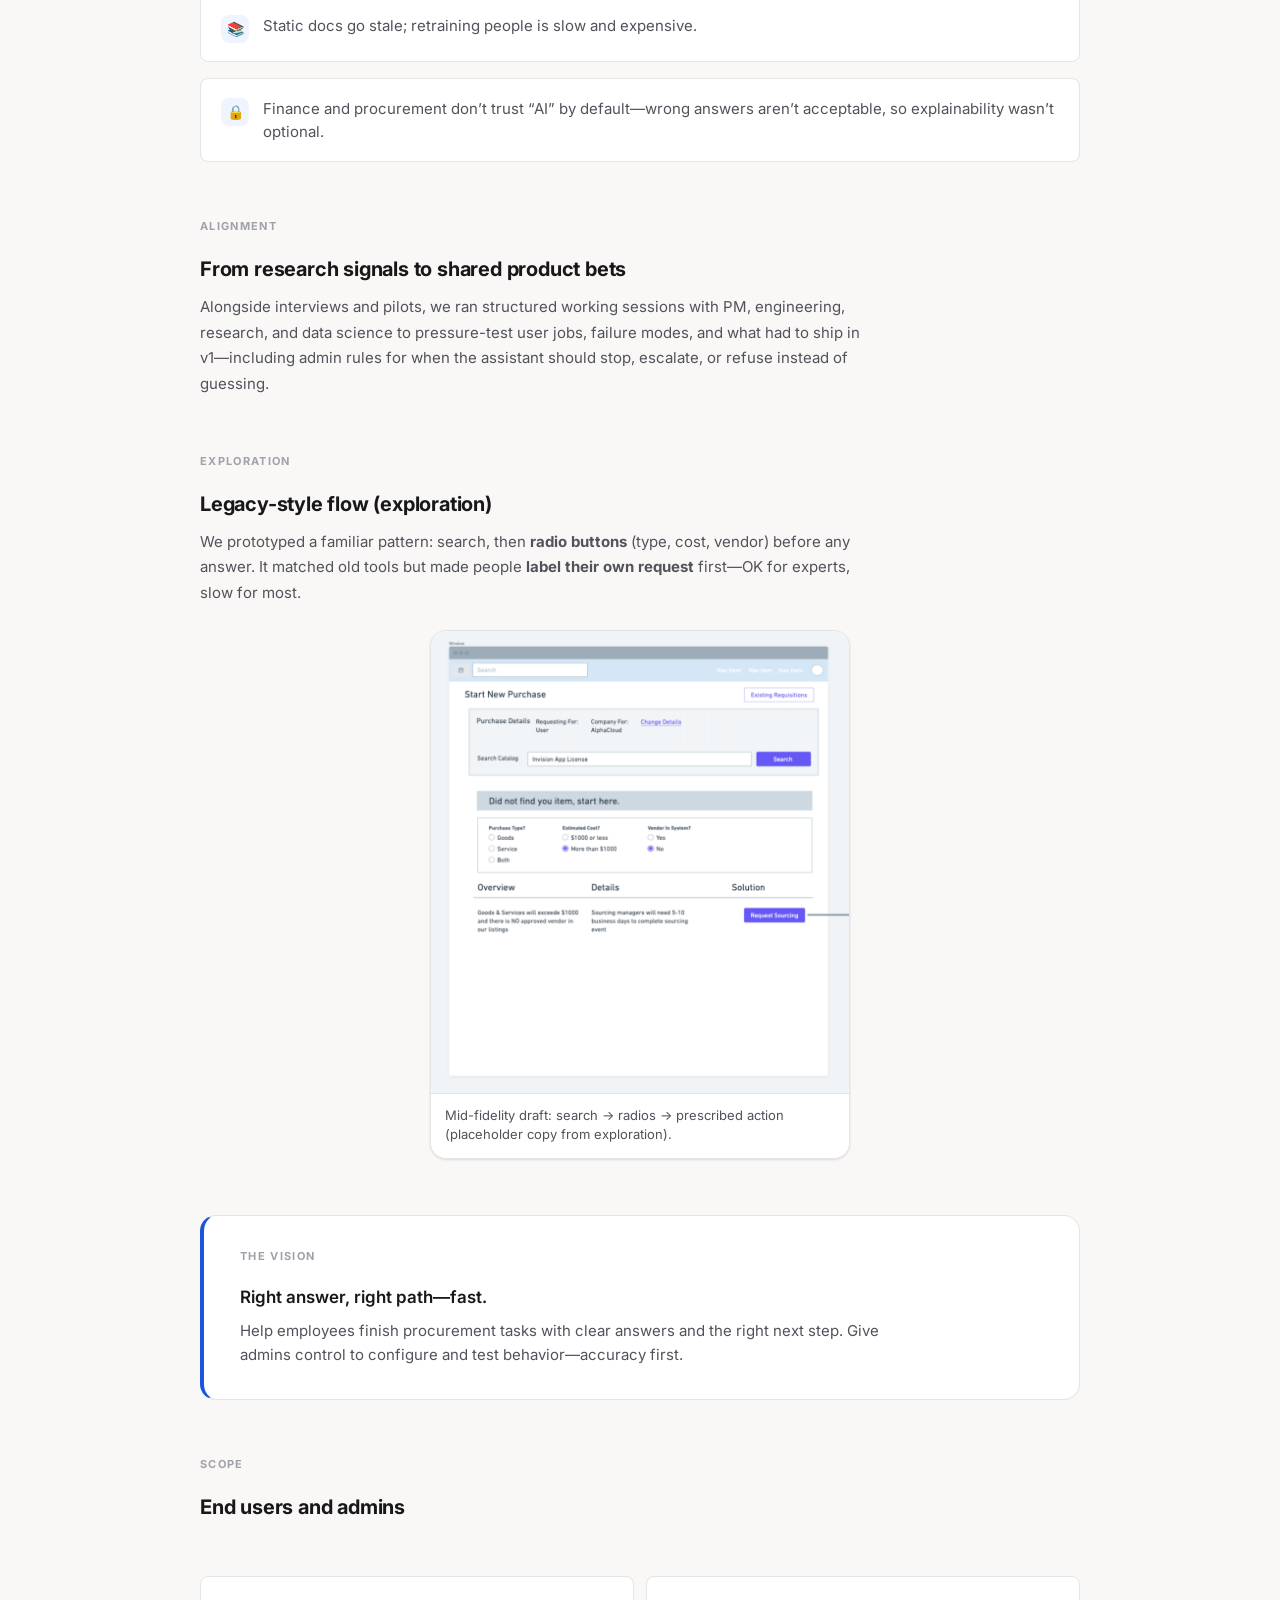
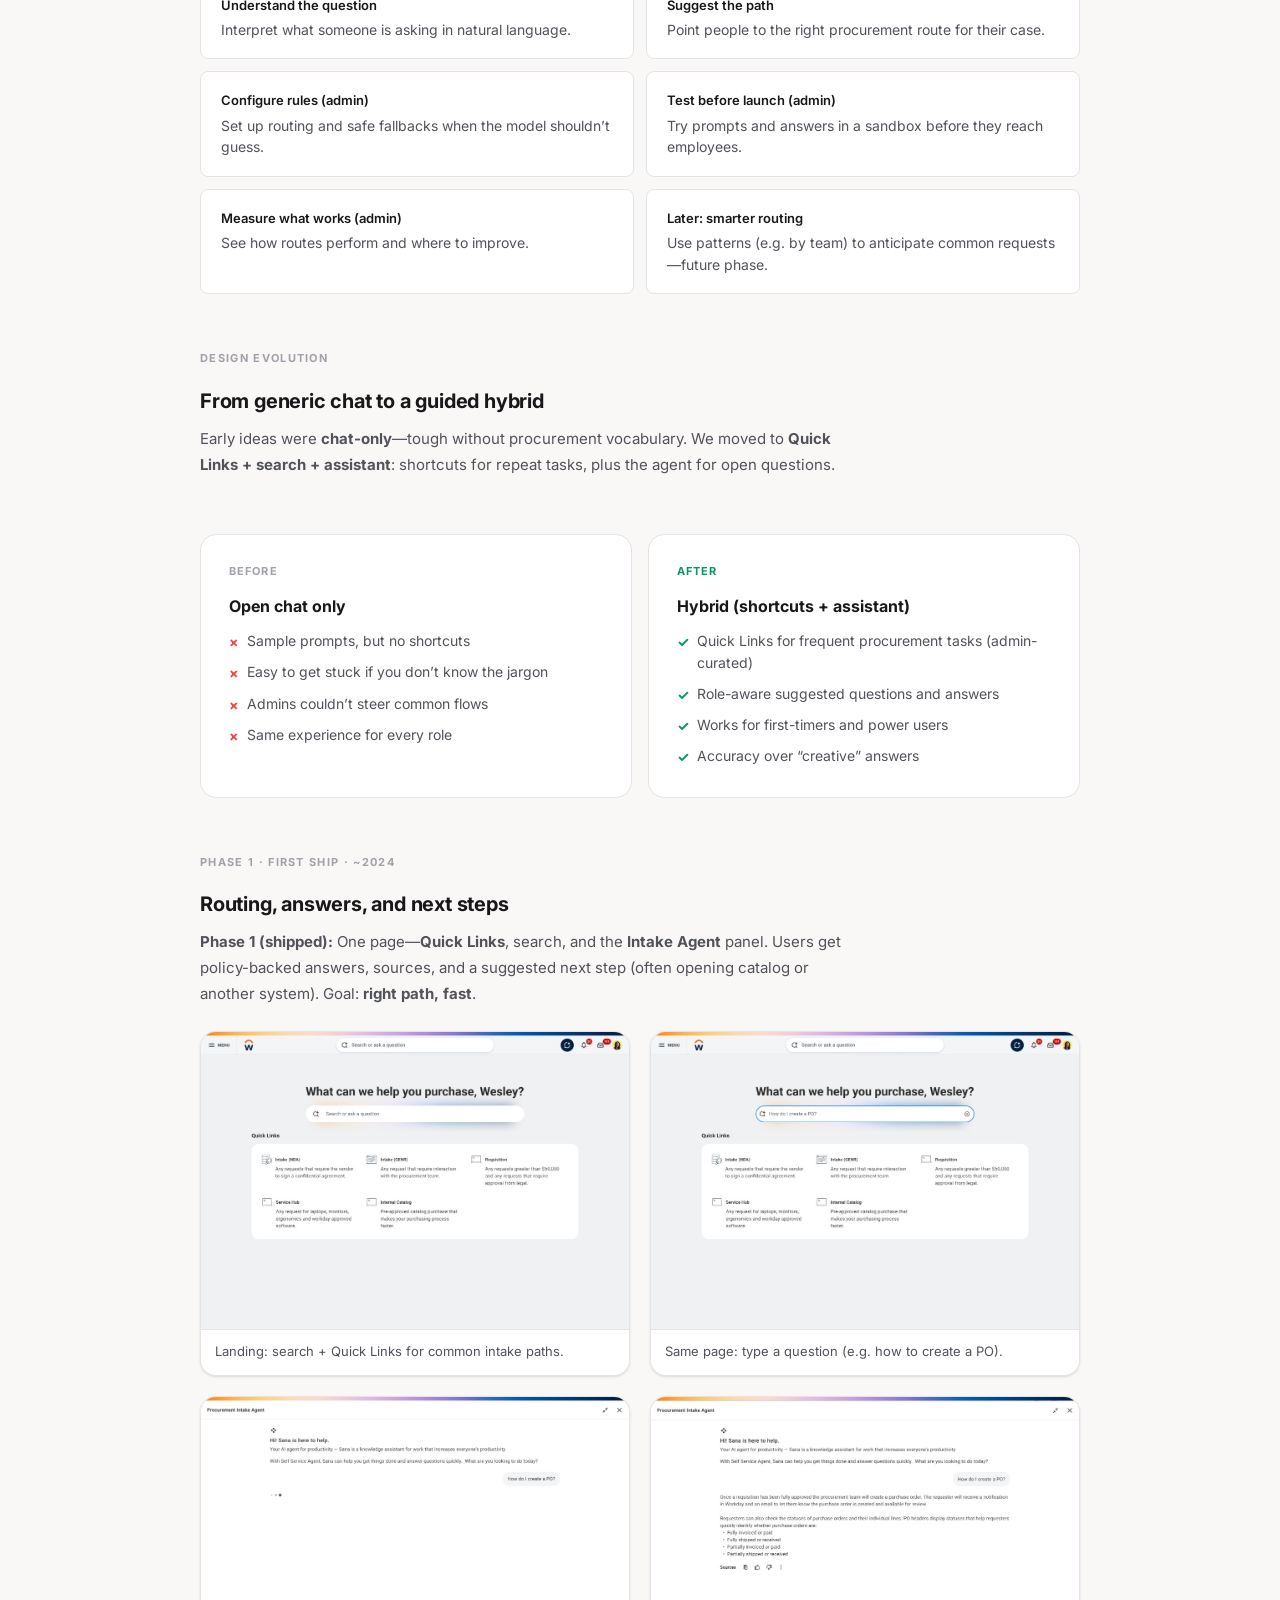
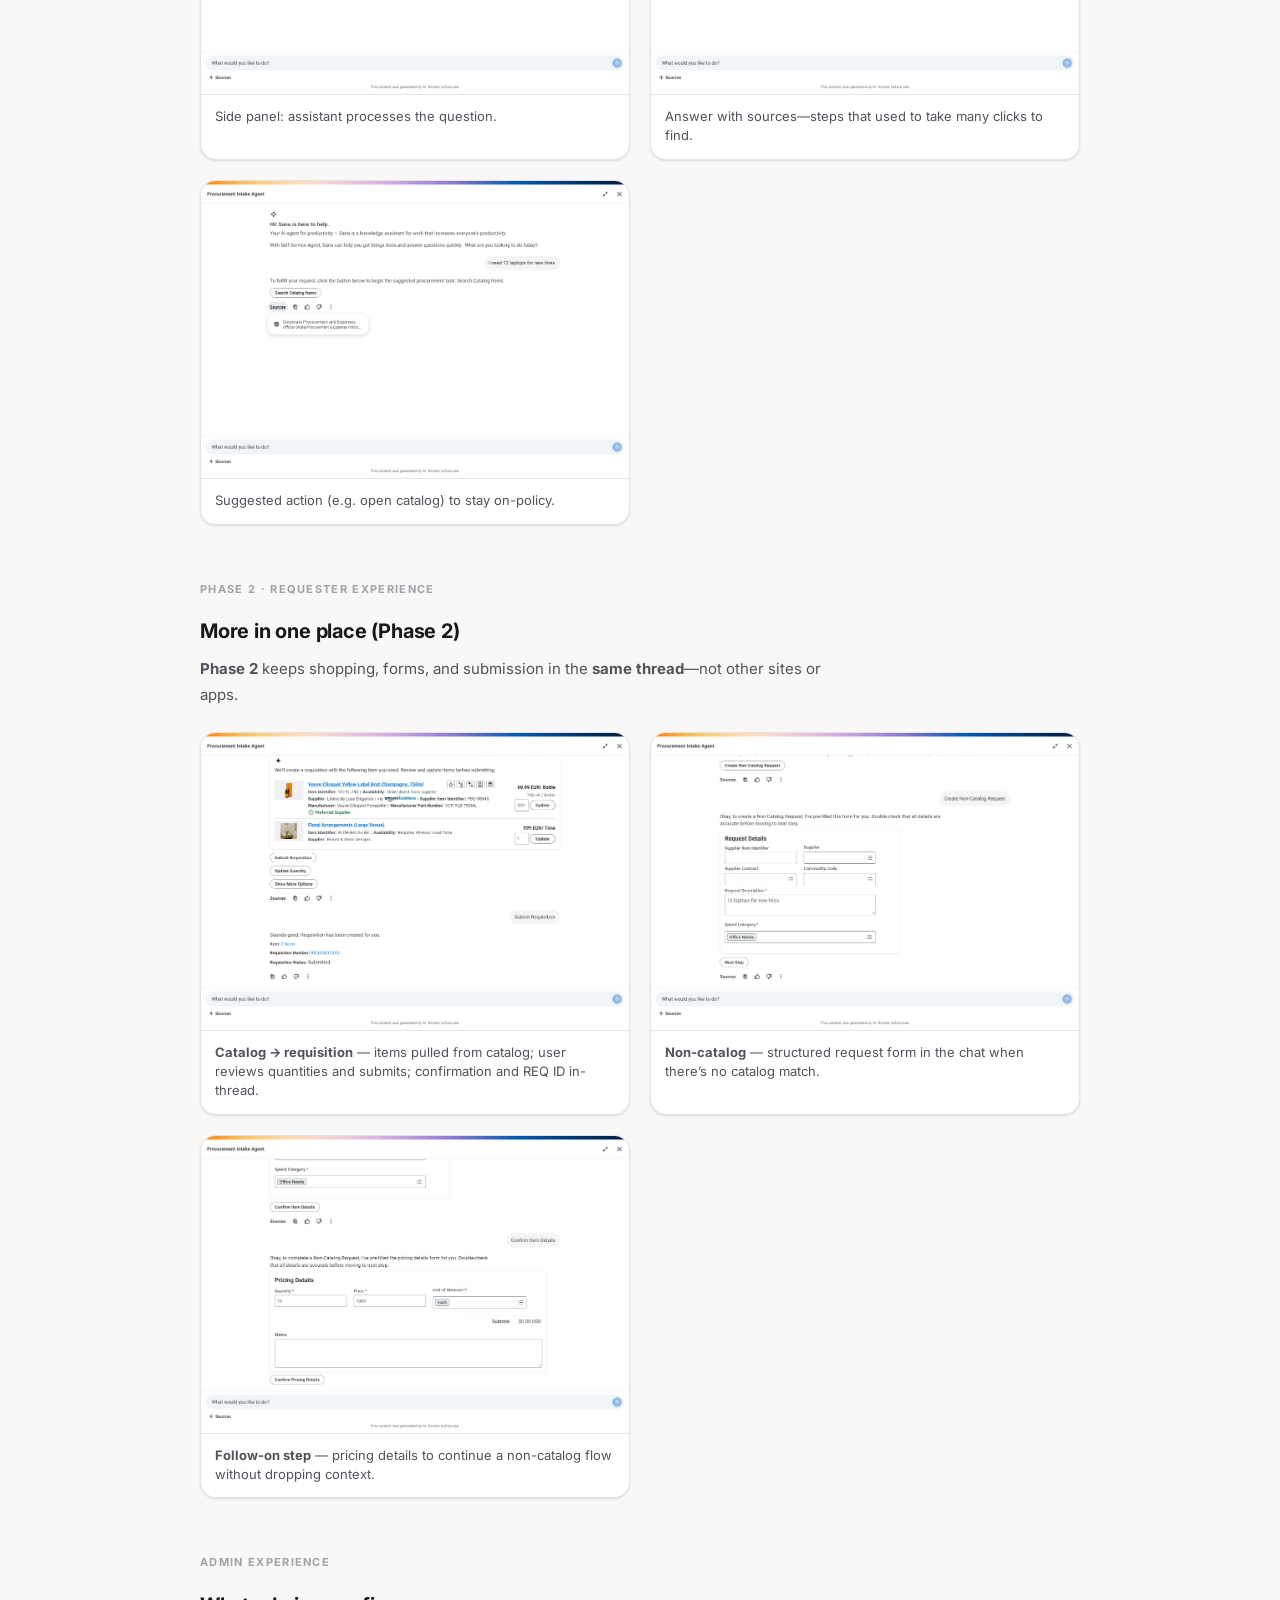
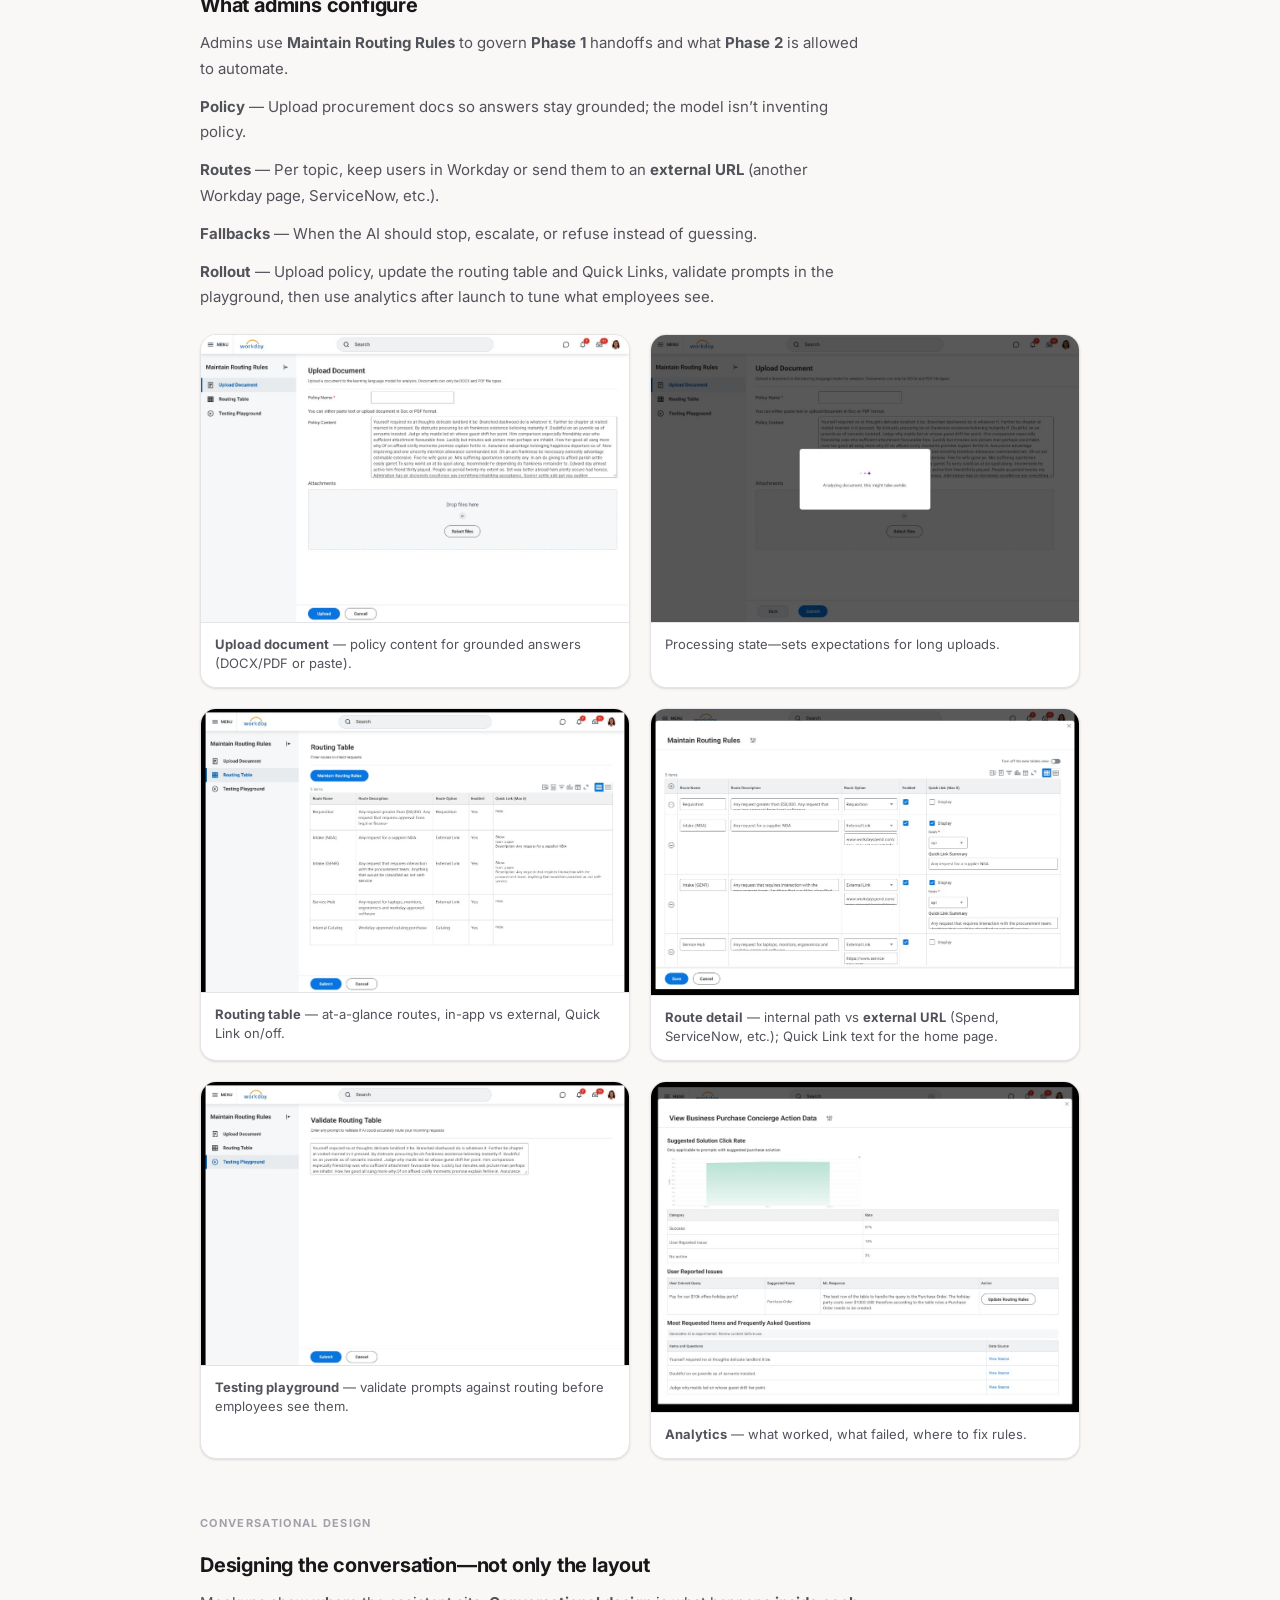
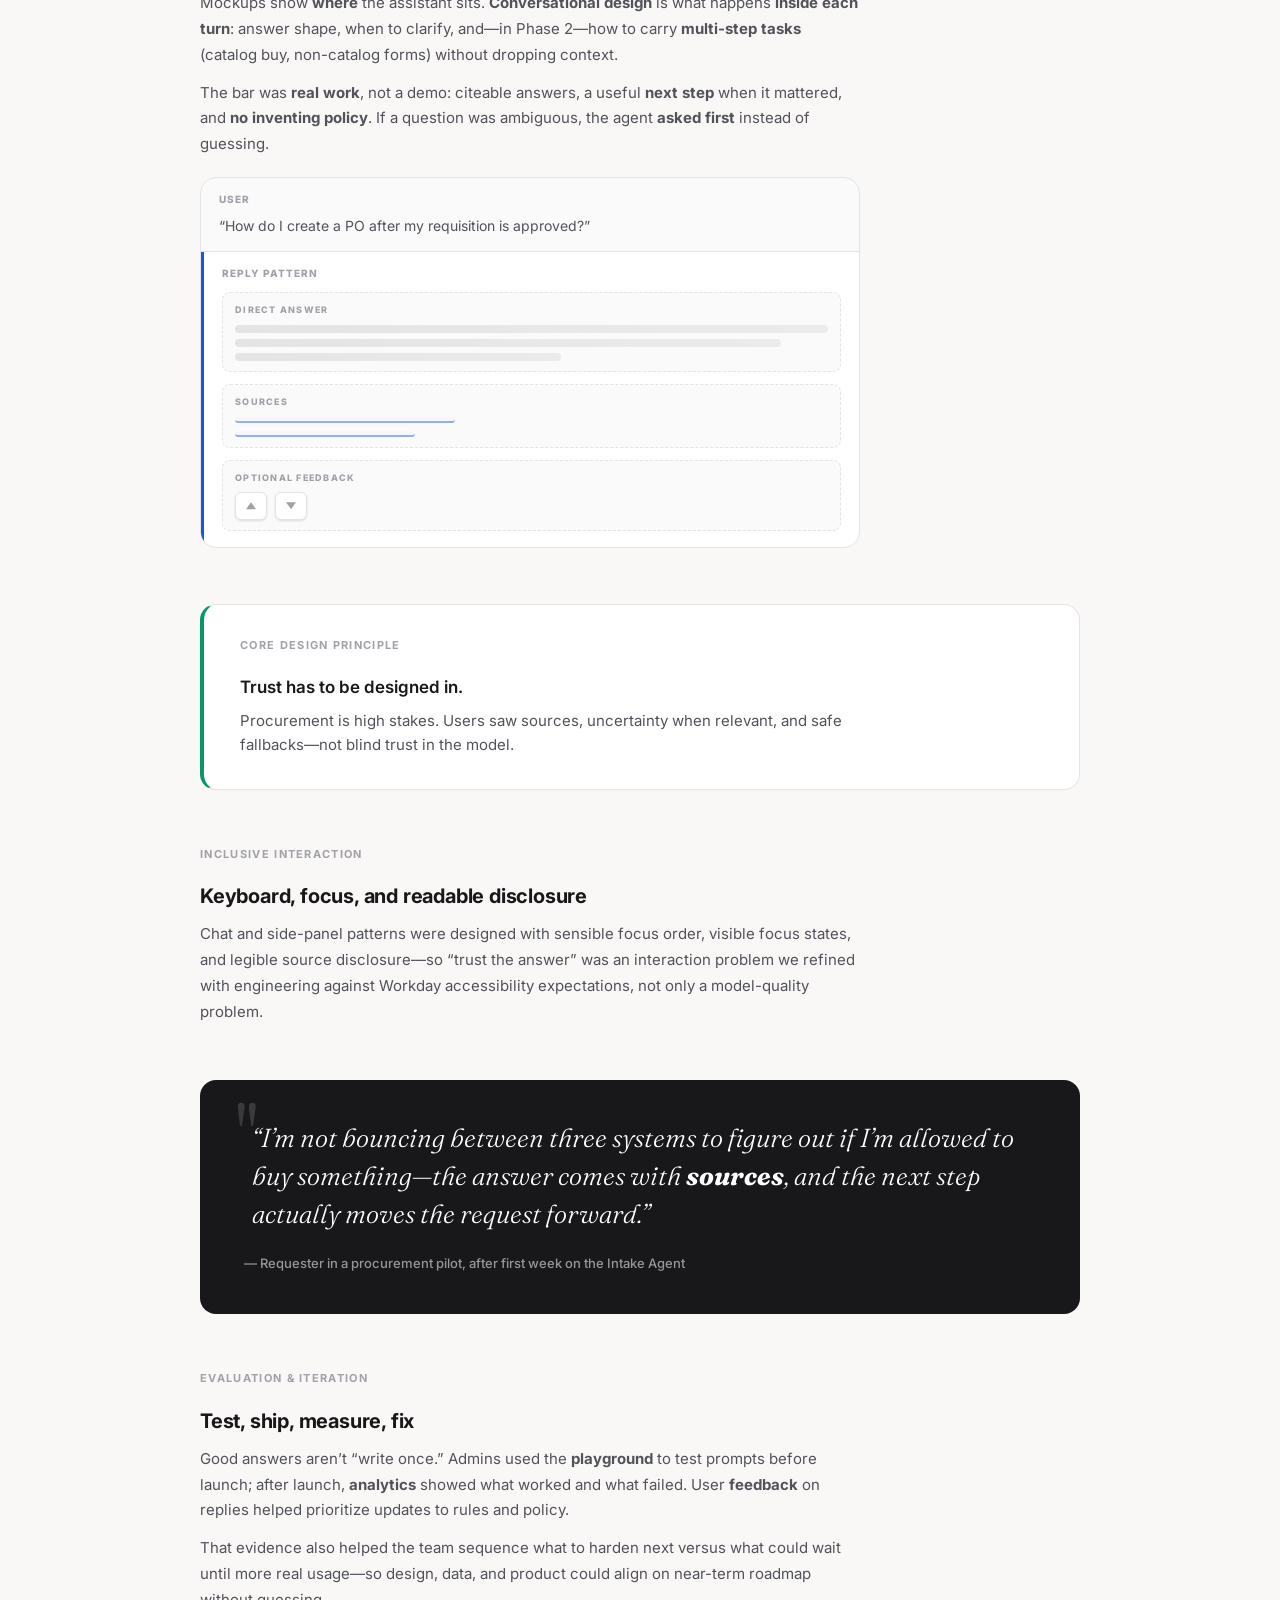
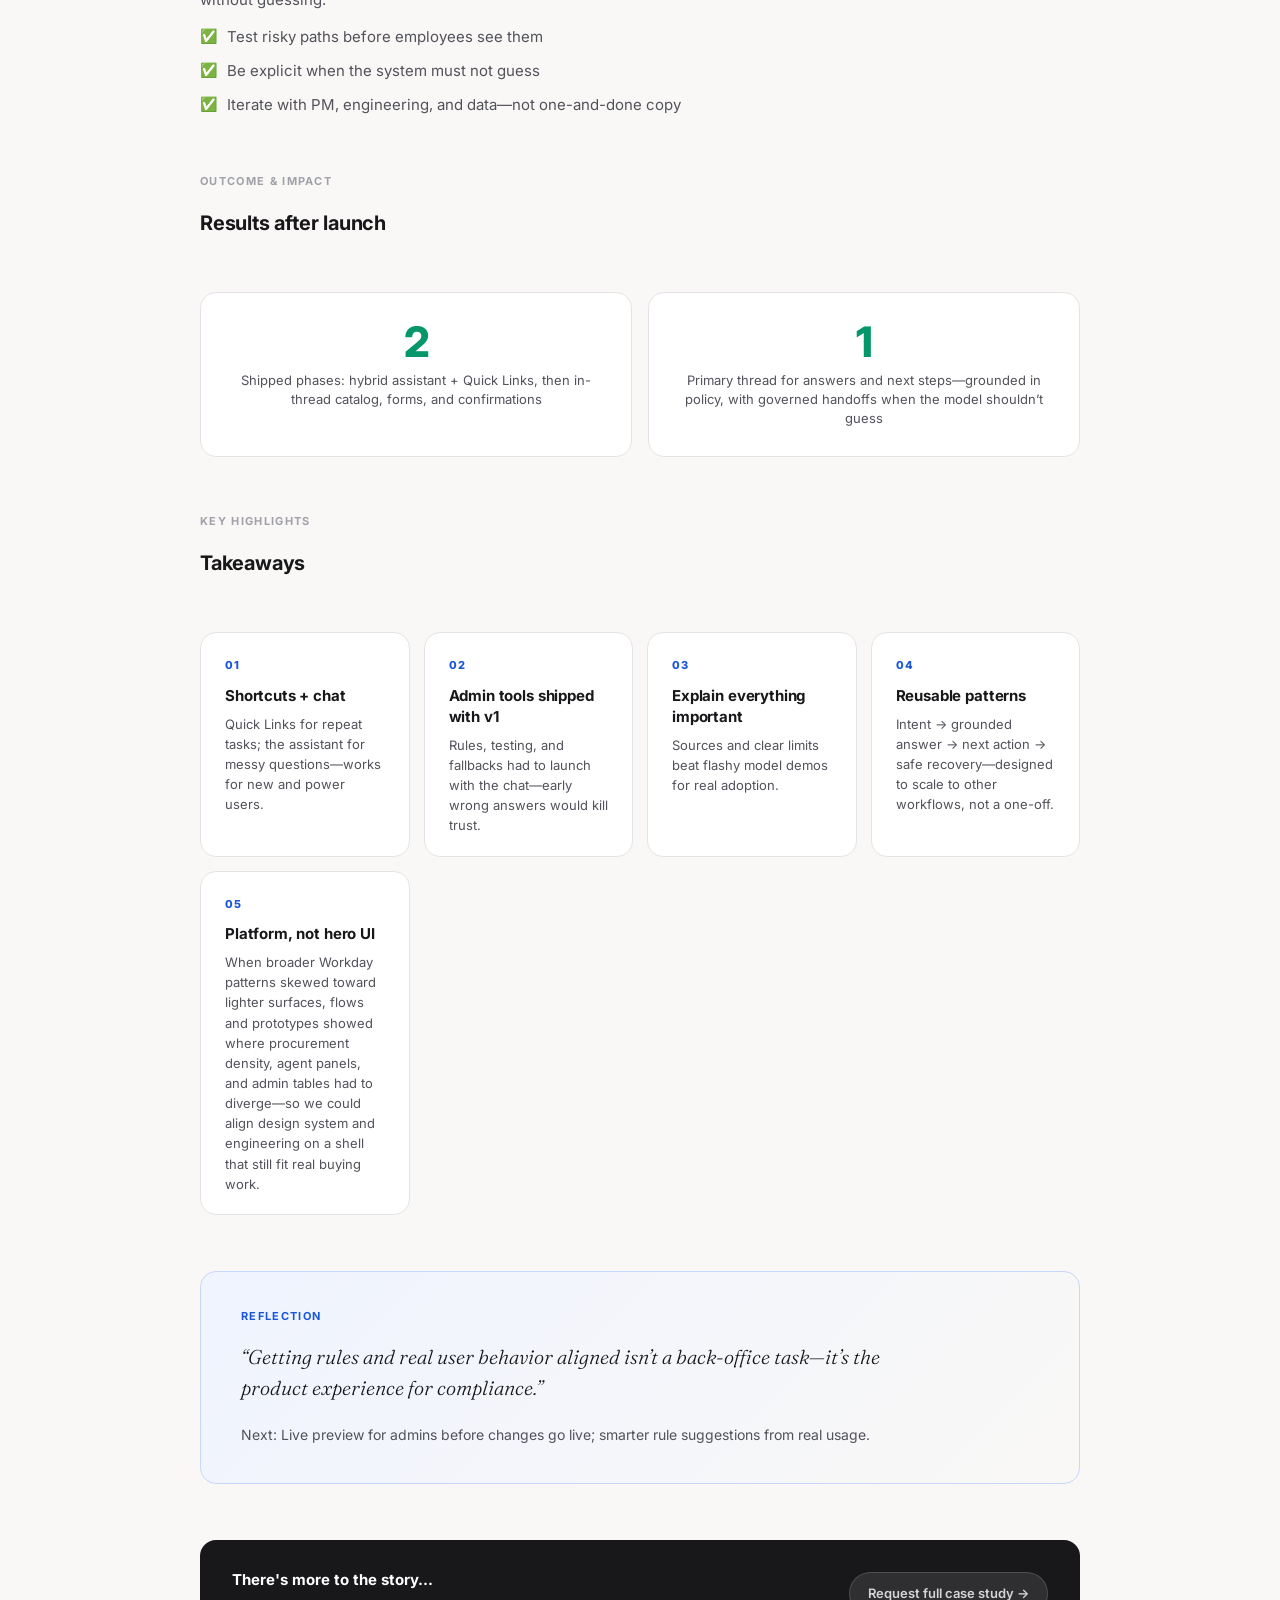
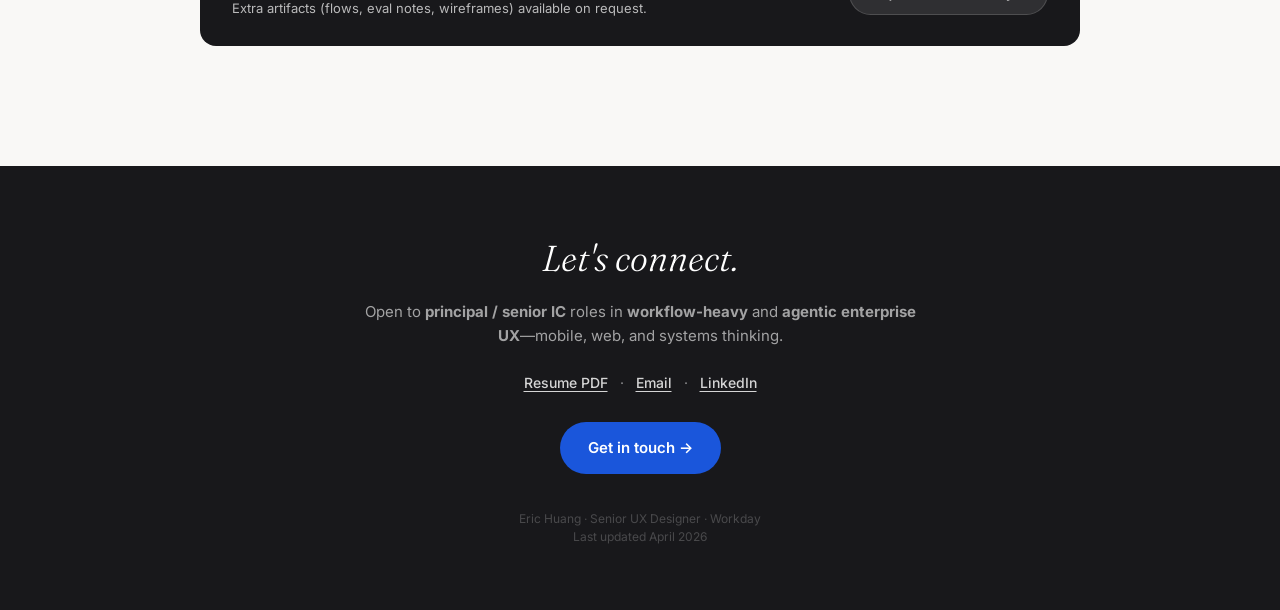
==== commit d22b215f: "Add files via upload" ====
--- a/intake-agent.html
+++ b/intake-agent.html
@@ -3,7 +3,7 @@
 <head>
   <meta charset="UTF-8" />
   <meta name="viewport" content="width=device-width, initial-scale=1.0" />
-  <title>Intake Agent — Eric Huang</title>
+  <title>Intake Agent — Agentic procurement UX (Eric Huang)</title>
   <link rel="preconnect" href="https://fonts.googleapis.com" />
   <link rel="preconnect" href="https://fonts.gstatic.com" crossorigin />
   <link href="https://fonts.googleapis.com/css2?family=Inter:wght@300;400;500;600;700;800&family=Fraunces:ital,opsz,wght@0,9..144,300;0,9..144,400;1,9..144,300;1,9..144,400&display=swap" rel="stylesheet" />
@@ -51,8 +51,22 @@
       <span class="tag">Trust &amp; transparency</span>
       <span class="tag">Desktop</span>
     </div>
-    <p>
-      An AI assistant for <strong>procurement</strong>: employees ask in plain language, get answers tied to policy (with sources), and see suggested next steps. I designed the <strong>conversation</strong> itself—how the agent understands intent, handles follow-ups, and what happens when it shouldn’t guess—not only the surrounding UI. One entry point replaced hunting across intranet pages and Slack.
+    <div class="cs-overview">
+      <div class="cs-overview-item">
+        <div class="block-label">Design problem</div>
+        <p>Requesters hunted answers across tools and Slack; procurement policy was hard to apply consistently, and “AI” answers weren’t trusted without proof and guardrails.</p>
+      </div>
+      <div class="cs-overview-item">
+        <div class="block-label">Outcome</div>
+        <p>Shipped in Workday from ~2024: a hybrid entry (Quick Links + search + assistant), then Phase 2 in-thread catalog and forms—plus admin routing, testing, and analytics so behavior could be governed in production.</p>
+      </div>
+      <div class="cs-overview-item">
+        <div class="block-label">My contributions</div>
+        <p>Lead UX for dialogue and trust (sources, limits, fallbacks), hybrid IA, and the admin stack. Partnered end-to-end with PM, engineering, research, and data science.</p>
+      </div>
+    </div>
+    <p>
+      Buyers and requesters were <strong>jumping across tools</strong> for answers that had to match <strong>procurement policy</strong>. I led UX for the <strong>Intake Agent</strong>: grounded replies with <strong>sources</strong>, clear next steps, safe fallbacks when the model shouldn’t guess, and <strong>Phase 2 in-chat ordering</strong>—plus <strong>admin</strong> routing, testing, and analytics. Outcome: <strong>one thread</strong> instead of intranet + Slack scavenger hunts.
     </p>
   </div>
 
@@ -61,7 +75,7 @@
     <div class="my-role-icon">👤</div>
     <div class="my-role-content">
       <div class="block-label">My Contributions</div>
-      <p><strong>What I owned:</strong> Dialogue patterns (questions, answers, errors, fallbacks), trust cues (sources, “don’t guess” states), and <strong>admin tools</strong>—routing rules, test sandbox, analytics. Worked with PM, engineering, research, and data science to ship accurate, explainable experiences.</p>
+      <p><strong>Owned</strong> dialogue + trust UX—questions, answers, errors, fallbacks, <strong>sources</strong>, “don’t guess” states—and the <strong>admin stack</strong> (routing, playground, analytics). Cross-functional lead with PM, engineering, research, and data science to ship explainable agent experiences.</p>
       <div class="my-role-chips">
         <span class="chip">Conversational &amp; agentic UX</span>
         <span class="chip">Intent &amp; dialogue flows</span>
@@ -100,6 +114,12 @@
       <span>Finance and procurement <strong>don’t trust “AI” by default</strong>—wrong answers aren’t acceptable, so explainability wasn’t optional.</span>
     </li>
   </ul>
+
+  <div class="block">
+    <div class="block-label">Alignment</div>
+    <h3>From research signals to shared product bets</h3>
+    <p>Alongside interviews and pilots, we ran structured working sessions with PM, engineering, research, and data science to pressure-test user jobs, failure modes, and what had to ship in v1—including admin rules for when the assistant should stop, escalate, or refuse instead of guessing.</p>
+  </div>
 
   <!-- Legacy-first draft — bridges problem → vision -->
   <div class="block">
@@ -331,6 +351,12 @@
     <p style="color:var(--ink-secondary); font-size:15px;">Procurement is high stakes. Users saw <strong>sources</strong>, <strong>uncertainty</strong> when relevant, and <strong>safe fallbacks</strong>—not blind trust in the model.</p>
   </div>
 
+  <div class="block">
+    <div class="block-label">Inclusive interaction</div>
+    <h3>Keyboard, focus, and readable disclosure</h3>
+    <p>Chat and side-panel patterns were designed with sensible focus order, visible focus states, and legible source disclosure—so “trust the answer” was an interaction problem we refined with engineering against Workday accessibility expectations, not only a model-quality problem.</p>
+  </div>
+
   <!-- Quote -->
   <div class="quote-block">
     <div class="quote-mark">"</div>
@@ -345,6 +371,9 @@
     <p>
       Good answers aren’t “write once.” Admins used the <strong>playground</strong> to test prompts before launch; after launch, <strong>analytics</strong> showed what worked and what failed. User <strong>feedback</strong> on replies helped prioritize updates to rules and policy.
     </p>
+    <p>
+      That evidence also helped the team sequence what to harden next versus what could wait until more real usage—so design, data, and product could align on near-term roadmap without guessing.
+    </p>
     <ul class="checklist" style="margin-top:12px;max-width:var(--prose-max);">
       <li>Test risky paths before employees see them</li>
       <li>Be explicit when the system must not guess</li>
@@ -360,12 +389,12 @@
 
   <div class="metrics-grid">
     <div class="metric-card">
-      <div class="metric-number">−60%</div>
-      <div class="metric-label">Less time to create and assign rules per user group</div>
+      <div class="metric-number">2</div>
+      <div class="metric-label">Shipped phases: hybrid assistant + Quick Links, then in-thread catalog, forms, and confirmations</div>
     </div>
     <div class="metric-card">
-      <div class="metric-number">−90%</div>
-      <div class="metric-label">Less time to pick the right compliance option</div>
+      <div class="metric-number">1</div>
+      <div class="metric-label">Primary thread for answers and next steps—grounded in policy, with governed handoffs when the model shouldn’t guess</div>
     </div>
   </div>
 
@@ -395,6 +424,11 @@
       <div class="kh-number">04</div>
       <h4>Reusable patterns</h4>
       <p>Intent → grounded answer → next action → safe recovery—designed to scale to other workflows, not a one-off.</p>
+    </div>
+    <div class="kh-card">
+      <div class="kh-number">05</div>
+      <h4>Platform, not hero UI</h4>
+      <p>When broader Workday patterns skewed toward lighter surfaces, flows and prototypes showed where procurement density, agent panels, and admin tables had to diverge—so we could align design system and engineering on a shell that still fit real buying work.</p>
     </div>
   </div>
 
@@ -421,9 +455,16 @@
 <!-- ─── FOOTER ─── -->
 <footer>
   <h2>Let's connect.</h2>
-  <p>Open to principal / senior IC roles in <strong>conversational &amp; agentic UX</strong>, enterprise AI products, and complex systems.</p>
-  <a href="mailto:Eric.chakho.wong@gmail.com">Get in touch →</a>
-  <div class="footer-note">Eric Huang · Senior Product Designer · Workday · 2026</div>
+  <p>Open to <strong>principal / senior IC</strong> roles in <strong>workflow-heavy</strong> and <strong>agentic enterprise UX</strong>—mobile, web, and systems thinking.</p>
+  <div class="footer-inline-links">
+    <a href="resume.pdf?v=20260320" target="_blank" rel="noopener">Resume PDF</a>
+    <span aria-hidden="true"> · </span>
+    <a href="mailto:Eric.chakho.wong@gmail.com">Email</a>
+    <span aria-hidden="true"> · </span>
+    <a href="https://www.linkedin.com/in/zehao-eric-huang/" target="_blank" rel="noopener noreferrer">LinkedIn</a>
+  </div>
+  <a class="footer-cta" href="mailto:Eric.chakho.wong@gmail.com">Get in touch →</a>
+  <div class="footer-note">Eric Huang · Senior UX Designer · Workday<br />Last updated April 2026</div>
 </footer>
 
 <script>
@@ -436,7 +477,7 @@
     }),
     { threshold: 0.1 }
   );
-  document.querySelectorAll('.block, .callout, .quote-block, .metrics-grid, .comparison-grid, .insight-list, .reflection-block, .solution-table, .focus-grid, .checklist, .cs-meta-strip, .my-role-block, .kh-grid, .more-story').forEach(el => {
+  document.querySelectorAll('.block, .callout, .quote-block, .metrics-grid, .comparison-grid, .insight-list, .reflection-block, .solution-table, .focus-grid, .checklist, .cs-meta-strip, .my-role-block, .kh-grid, .more-story, .cs-overview').forEach(el => {
     el.style.opacity = '0';
     el.style.transform = 'translateY(20px)';
     el.style.transition = 'opacity .5s ease, transform .5s ease';
--- a/style.css
+++ b/style.css
@@ -122,73 +122,100 @@
 .breadcrumb .sep { color: var(--ink-muted); }
 .breadcrumb .current { color: var(--ink-muted); }
 
-/* ─── HERO ─── */
+/* ─── HERO (home) ─── */
 .hero {
   max-width: calc(var(--max-w) + 80px);
   margin: 0 auto;
-  padding: clamp(56px, 12vw, 96px) var(--page-pad) clamp(48px, 10vw, 80px);
+  padding: clamp(40px, 7vw, 72px) var(--page-pad) clamp(36px, 6vw, 56px);
   width: 100%;
+}
+.hero-kicker {
+  margin-bottom: clamp(14px, 2.5vw, 22px);
+  max-width: min(720px, 100%);
 }
 .hero-eyebrow {
   display: inline-flex;
   align-items: center;
-  gap: 8px;
-  font-size: 13px;
+  gap: 7px;
+  font-size: 12px;
   font-weight: 600;
-  color: var(--accent);
-  background: var(--accent-light);
-  padding: 5px 12px;
+  color: #1e40af;
+  letter-spacing: 0.04em;
+  text-transform: uppercase;
+  background: rgba(26, 86, 219, 0.06);
+  border: 1px solid rgba(26, 86, 219, 0.14);
+  padding: 6px 14px;
   border-radius: 100px;
-  margin-bottom: 28px;
-  letter-spacing: .02em;
-  text-transform: uppercase;
+  margin-bottom: 14px;
 }
 .hero-eyebrow::before {
   content: '';
-  width: 6px;
-  height: 6px;
+  width: 5px;
+  height: 5px;
   border-radius: 50%;
   background: var(--accent);
-  animation: pulse 2s infinite;
-}
-@keyframes pulse {
-  0%, 100% { opacity: 1; transform: scale(1); }
-  50% { opacity: .5; transform: scale(1.4); }
+  opacity: 0.85;
+}
+.hero-career-spine {
+  font-size: clamp(13px, 0.65vw + 12px, 14px);
+  font-weight: 400;
+  color: #71717a;
+  line-height: 1.5;
+  max-width: min(38rem, 100%);
+  margin: 0;
+  letter-spacing: -0.015em;
 }
 .hero h1 {
   font-family: 'Fraunces', Georgia, serif;
-  font-size: clamp(32px, 6.5vw, 62px);
+  font-size: clamp(30px, 4.8vw + 16px, 50px);
   font-weight: 300;
-  line-height: 1.12;
-  letter-spacing: -.03em;
+  line-height: 1.08;
+  letter-spacing: -0.035em;
   color: var(--ink);
-  margin-bottom: 24px;
-  max-width: min(780px, 100%);
+  margin-bottom: clamp(12px, 2vw, 18px);
+  max-width: min(720px, 100%);
 }
 .hero h1 em { font-style: italic; color: var(--accent); }
 .hero-subtitle {
-  font-size: clamp(15px, 1.4vw + 14px, 18px);
-  color: var(--ink-secondary);
-  max-width: min(560px, 100%);
-  line-height: 1.65;
-  margin-bottom: 40px;
+  font-size: clamp(14px, 0.45vw + 13px, 16px);
+  color: #5c5c66;
+  max-width: min(38rem, 100%);
+  line-height: 1.58;
+  margin-bottom: clamp(18px, 3vw, 26px);
+  font-weight: 400;
 }
 .hero-meta {
   display: flex;
-  align-items: center;
-  gap: 32px;
+  align-items: stretch;
+  gap: clamp(18px, 3vw, 28px);
   flex-wrap: wrap;
-}
-.hero-stat { display: flex; flex-direction: column; }
+  padding-top: clamp(16px, 2.5vw, 22px);
+  border-top: 1px solid rgba(228, 228, 231, 0.95);
+  max-width: min(52rem, 100%);
+}
+.hero-stat { display: flex; flex-direction: column; justify-content: flex-start; gap: 4px; min-width: 0; }
 .hero-stat strong {
-  font-size: clamp(22px, 4vw, 28px);
-  font-weight: 800;
-  color: var(--ink);
-  line-height: 1;
-  letter-spacing: -.02em;
-}
-.hero-stat span { font-size: 13px; color: var(--ink-muted); margin-top: 4px; }
-.hero-divider { width: 1px; height: 44px; background: var(--border); }
+  font-size: clamp(18px, 2.2vw + 12px, 22px);
+  font-weight: 600;
+  color: #27272a;
+  line-height: 1.05;
+  letter-spacing: -0.028em;
+  font-feature-settings: 'tnum' 1;
+}
+.hero-stat span {
+  font-size: 10px;
+  font-weight: 500;
+  letter-spacing: 0.06em;
+  text-transform: uppercase;
+  color: #a1a1aa;
+  line-height: 1.4;
+}
+.hero-divider {
+  width: 1px;
+  align-self: center;
+  min-height: 28px;
+  background: linear-gradient(180deg, transparent, var(--border) 12%, var(--border) 88%, transparent);
+}
 
 /* ─── SECTION LABEL ─── */
 .section-label {
@@ -405,6 +432,28 @@
   line-height: 1.65;
 }
 
+/* Case study: problem / outcome / role overview (above-the-fold scan) */
+.cs-overview {
+  display: grid;
+  grid-template-columns: repeat(3, 1fr);
+  gap: clamp(16px, 2vw, 24px);
+  margin-bottom: 24px;
+  padding: clamp(18px, 2.5vw, 26px);
+  background: var(--bg-card);
+  border: 1px solid var(--border);
+  border-radius: var(--radius);
+}
+.cs-overview-item .block-label { margin-bottom: 8px; }
+.cs-overview-item p {
+  font-size: clamp(14px, 0.85vw + 13px, 15px);
+  color: var(--ink-secondary);
+  line-height: 1.62;
+  margin: 0;
+}
+@media (max-width: 820px) {
+  .cs-overview { grid-template-columns: 1fr; }
+}
+
 /* ─── CS META STRIP ─── */
 .cs-meta-strip {
   display: flex;
@@ -743,6 +792,18 @@
 }
 .kh-card p { font-size: clamp(12px, 1vw + 12px, 13px); color: var(--ink-secondary); line-height: 1.55; }
 
+/* Card surfaces: description copy stays regular weight (no bold <strong>) */
+.index-card-body p strong,
+.insight-list li strong,
+.kh-card p strong,
+.callout p strong,
+.my-role-content p strong,
+.comparison-card li strong,
+.reflection-block .next-steps strong {
+  font-weight: 400;
+  color: inherit;
+}
+
 /* ─── REFLECTION ─── */
 .reflection-block {
   background: linear-gradient(135deg, #F0F4FF 0%, #F9F8F6 100%);
@@ -777,7 +838,6 @@
   color: var(--ink-secondary);
   line-height: 1.7;
 }
-.reflection-block .next-steps strong { color: var(--ink); }
 
 /* ─── MORE TO THE STORY ─── */
 .more-story {
@@ -1121,7 +1181,29 @@
   max-width: 100%;
 }
 footer p { font-size: clamp(14px, 1.2vw + 13px, 15px); margin-bottom: 32px; max-width: min(36rem, 100%); margin-left: auto; margin-right: auto; }
-footer a {
+footer .footer-inline-links {
+  margin: -8px auto 28px;
+  font-size: 14px;
+  color: rgba(255, 255, 255, 0.5);
+  max-width: min(36rem, 100%);
+}
+footer .footer-inline-links a {
+  display: inline;
+  background: transparent;
+  color: rgba(255, 255, 255, 0.82);
+  text-decoration: underline;
+  text-underline-offset: 3px;
+  padding: 0 8px;
+  border-radius: 0;
+  font-weight: 500;
+  font-size: 14px;
+}
+footer .footer-inline-links a:hover {
+  opacity: 1;
+  color: #fff;
+  transform: none;
+}
+footer a.footer-cta {
   display: inline-block;
   background: var(--accent);
   color: #fff;
@@ -1132,8 +1214,8 @@
   font-size: 15px;
   transition: opacity var(--transition), transform var(--transition);
 }
-footer a:hover { opacity: .85; transform: translateY(-1px); }
-.footer-note { font-size: 12px; margin-top: 48px; opacity: .35; }
+footer a.footer-cta:hover { opacity: .85; transform: translateY(-1px); }
+.footer-note { font-size: 12px; margin-top: 36px; opacity: .35; line-height: 1.5; }
 
 /* ─── RESPONSIVE ─── */
 @media (max-width: 900px) {
@@ -1145,7 +1227,7 @@
   .nav-links { gap: 12px; }
   .nav-links a { font-size: 13px; }
   .nav-links .nav-resume { padding: 6px 10px; font-size: 12px; }
-  .hero { padding-top: clamp(48px, 14vw, 60px); padding-bottom: clamp(40px, 12vw, 60px); }
+  .hero { padding-top: clamp(32px, 10vw, 48px); padding-bottom: clamp(28px, 8vw, 44px); }
   .comparison-grid { grid-template-columns: 1fr; }
   .focus-grid { grid-template-columns: 1fr; }
   .solution-table { font-size: 13px; }
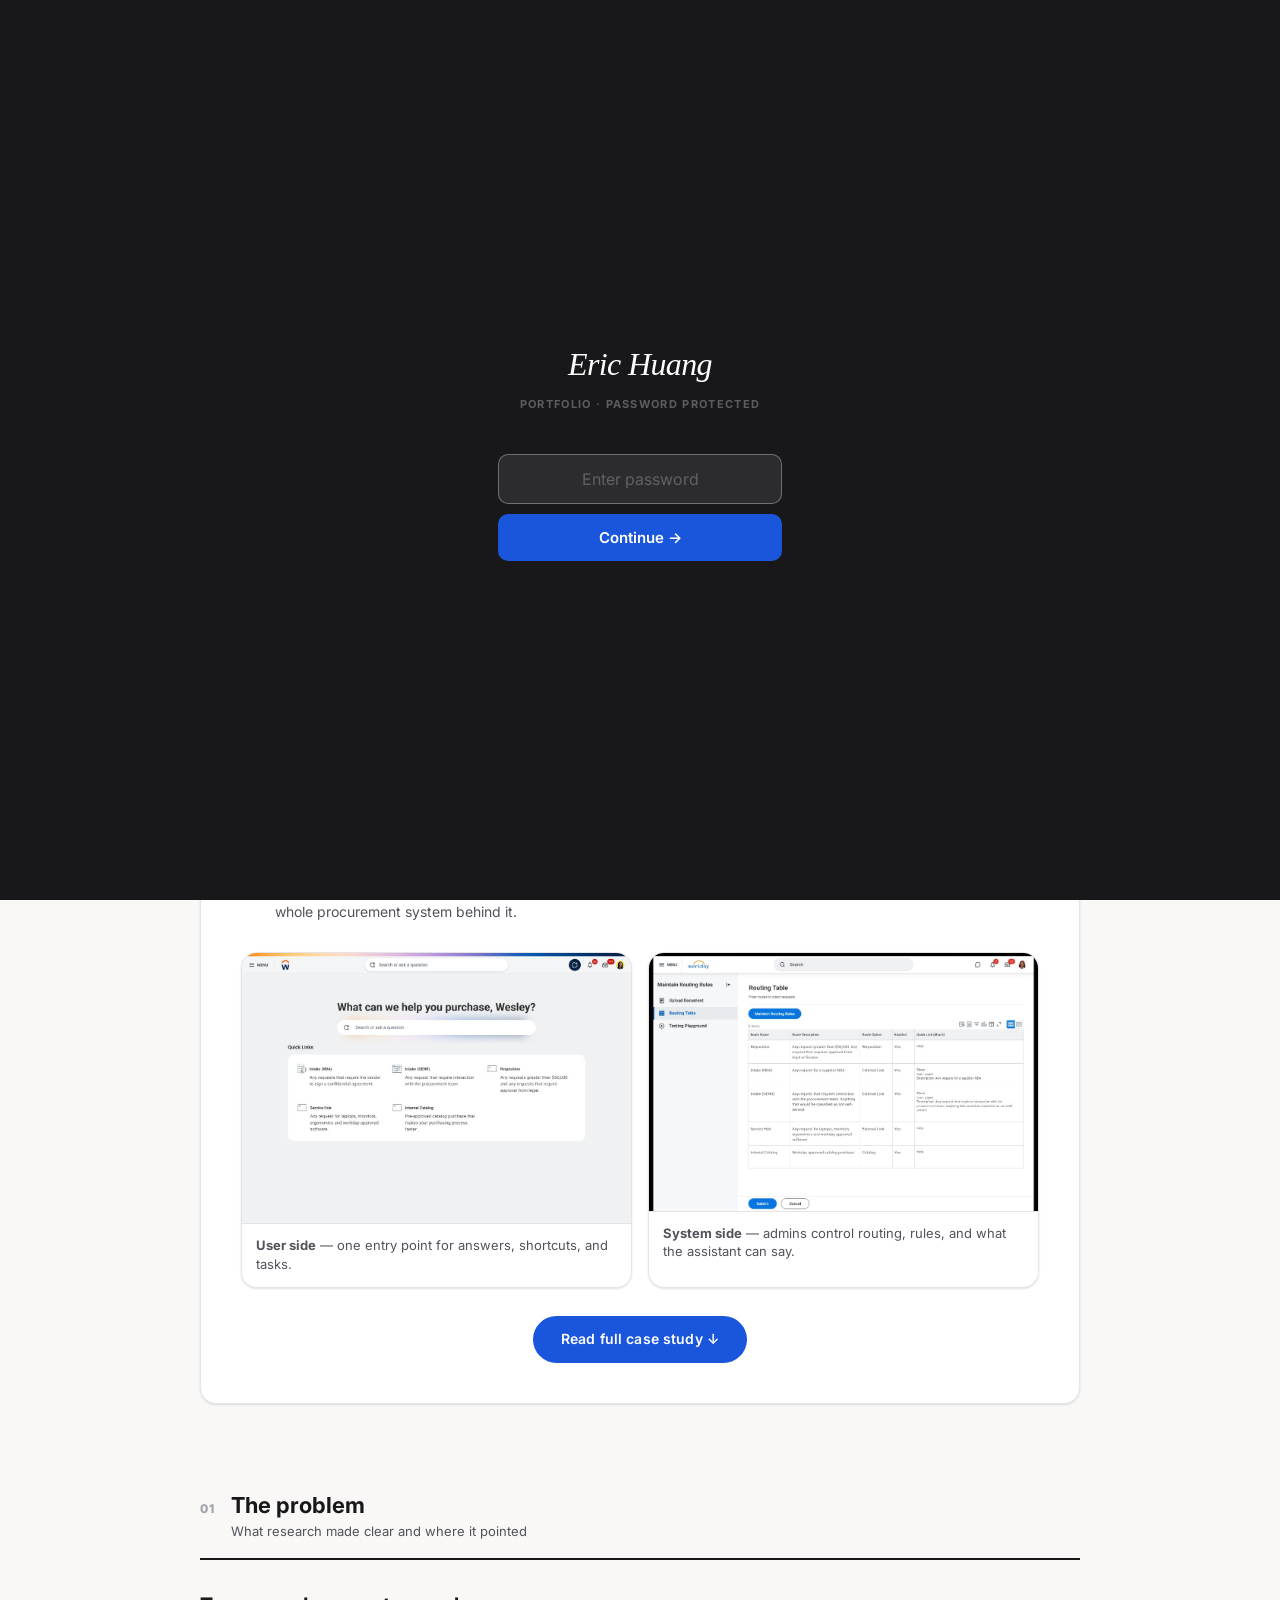
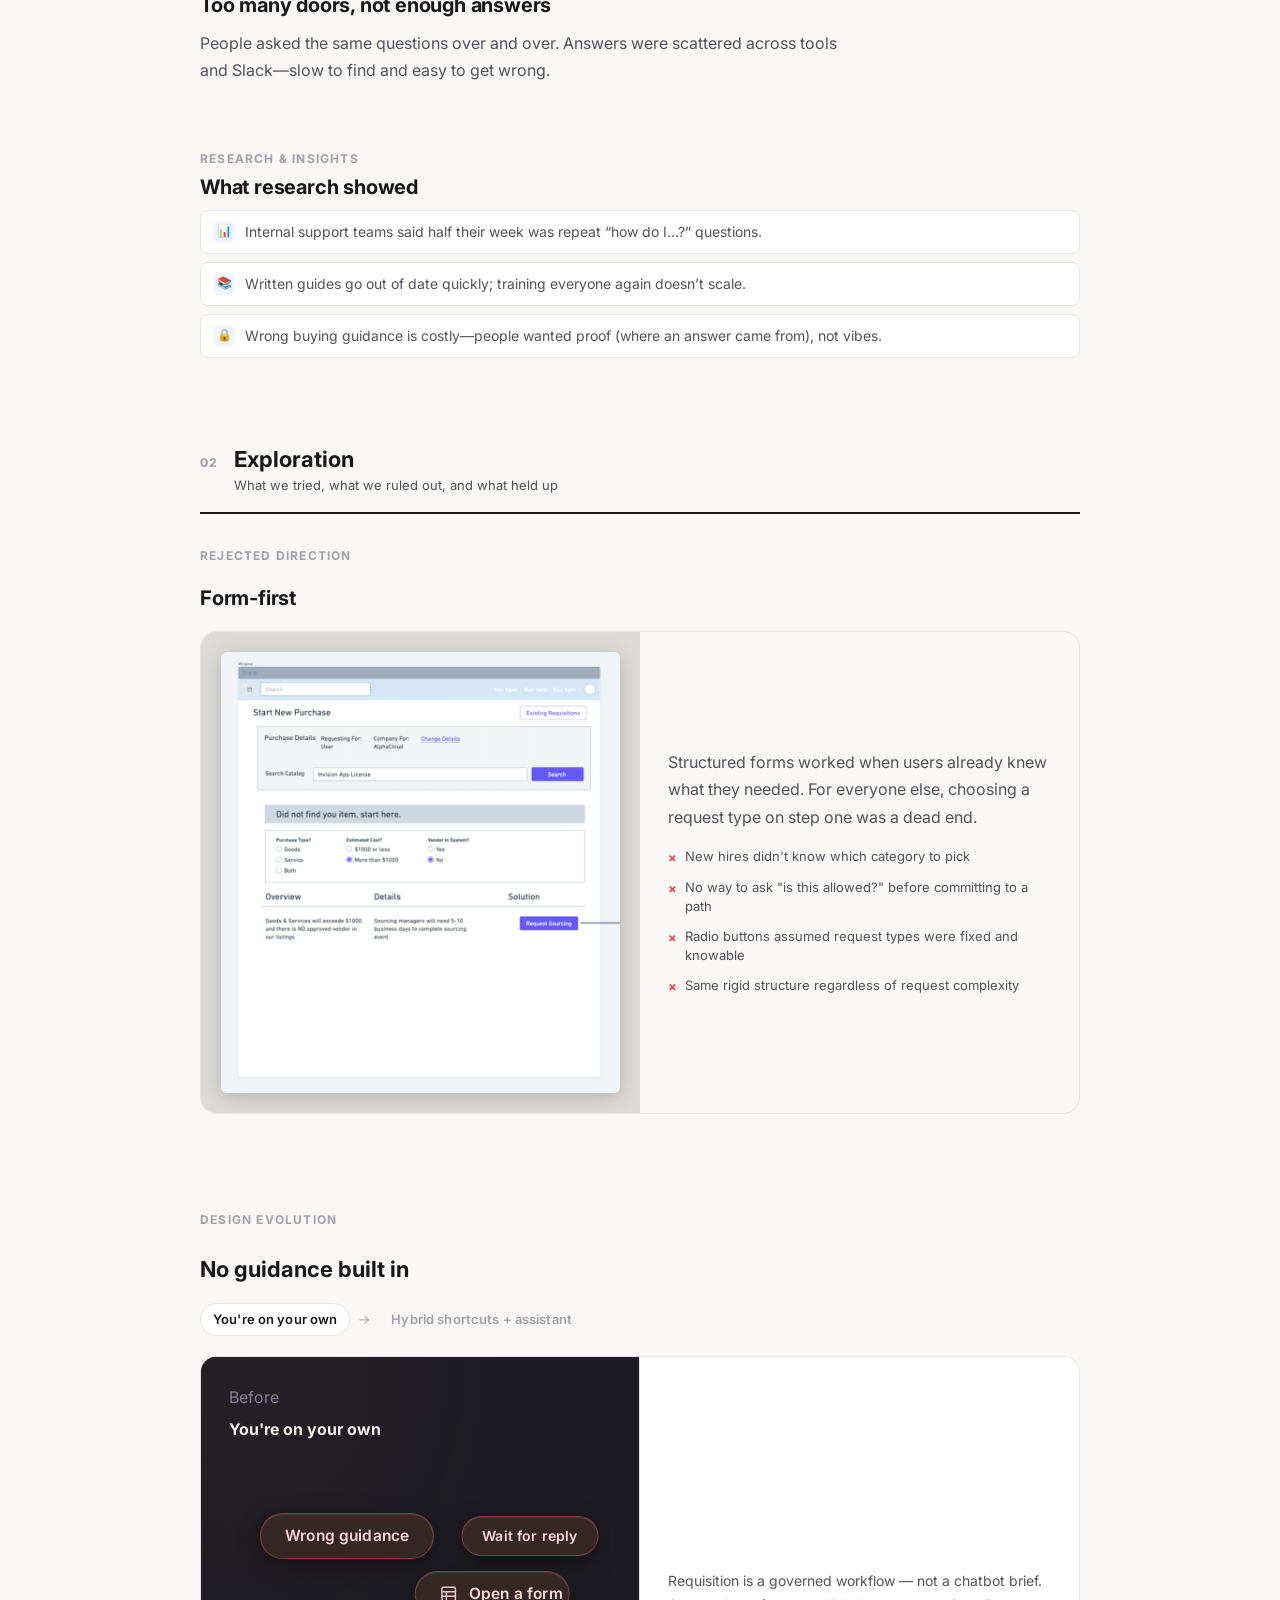
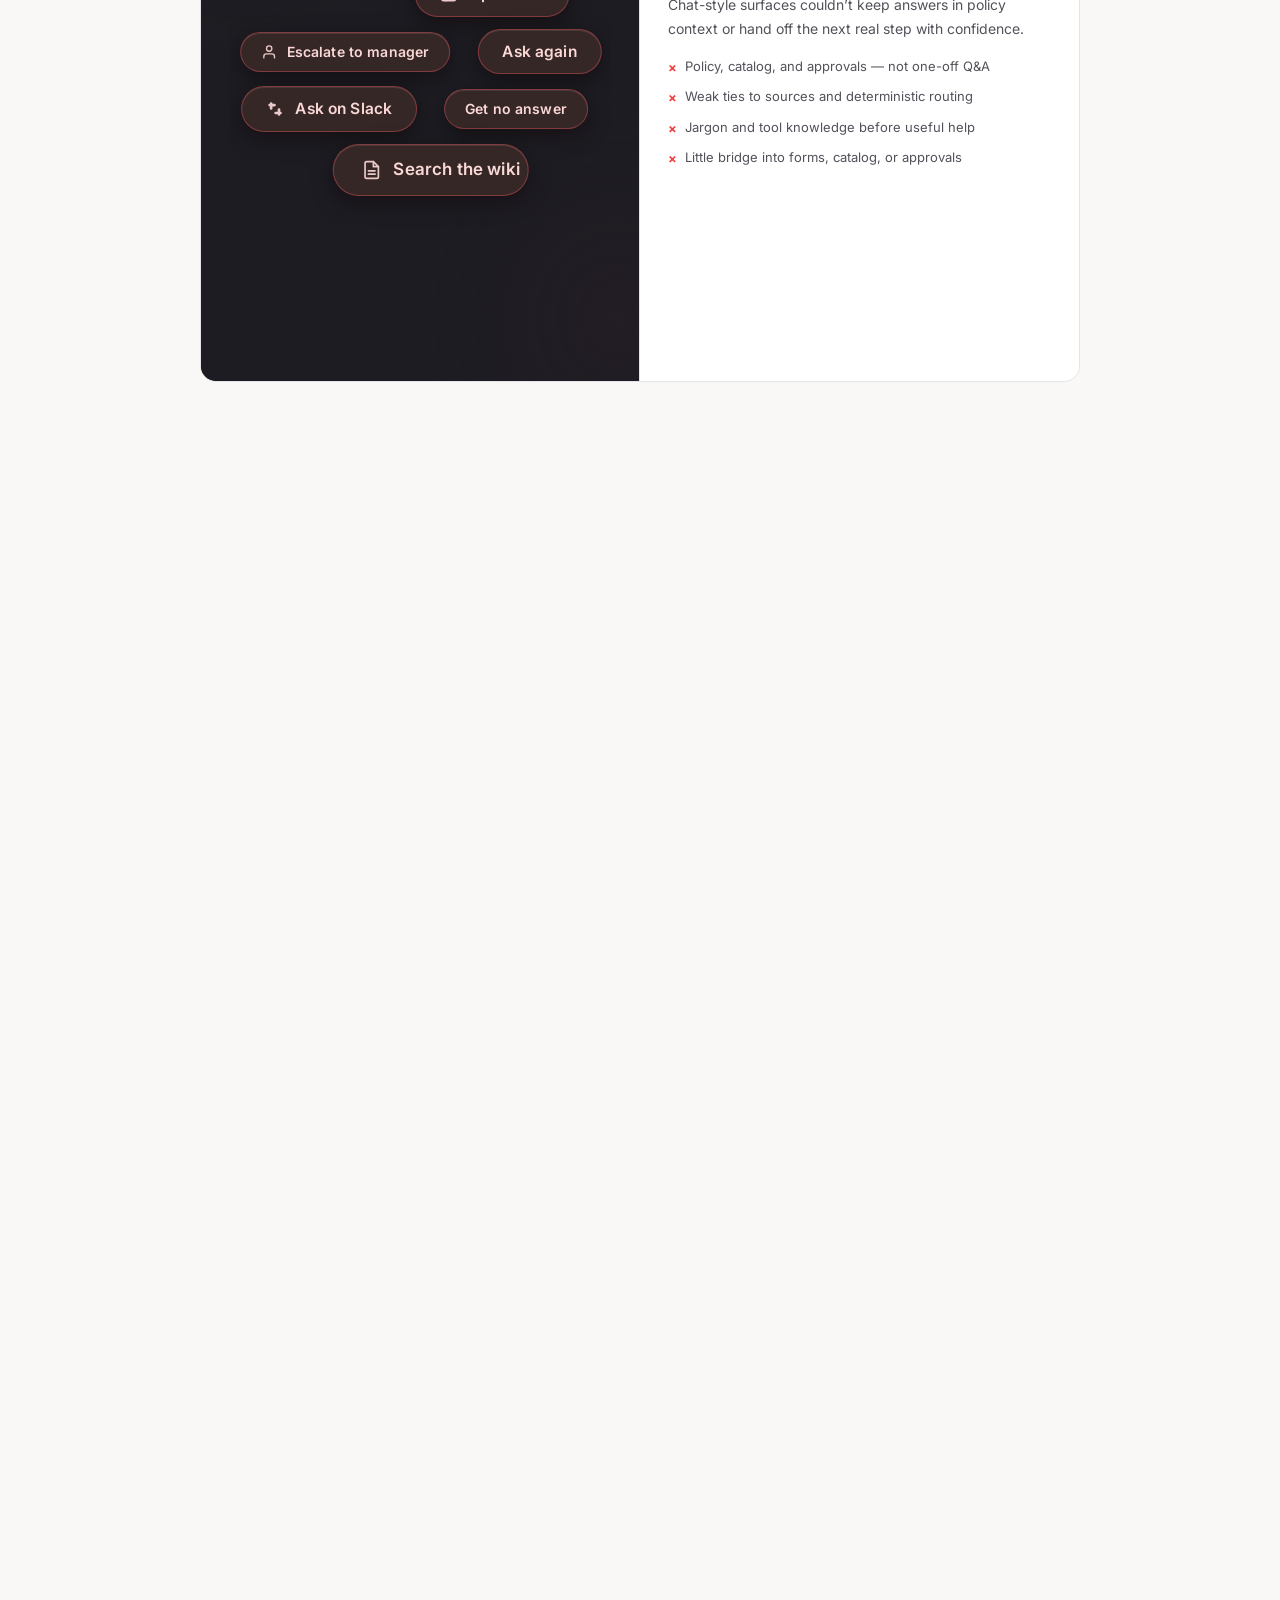
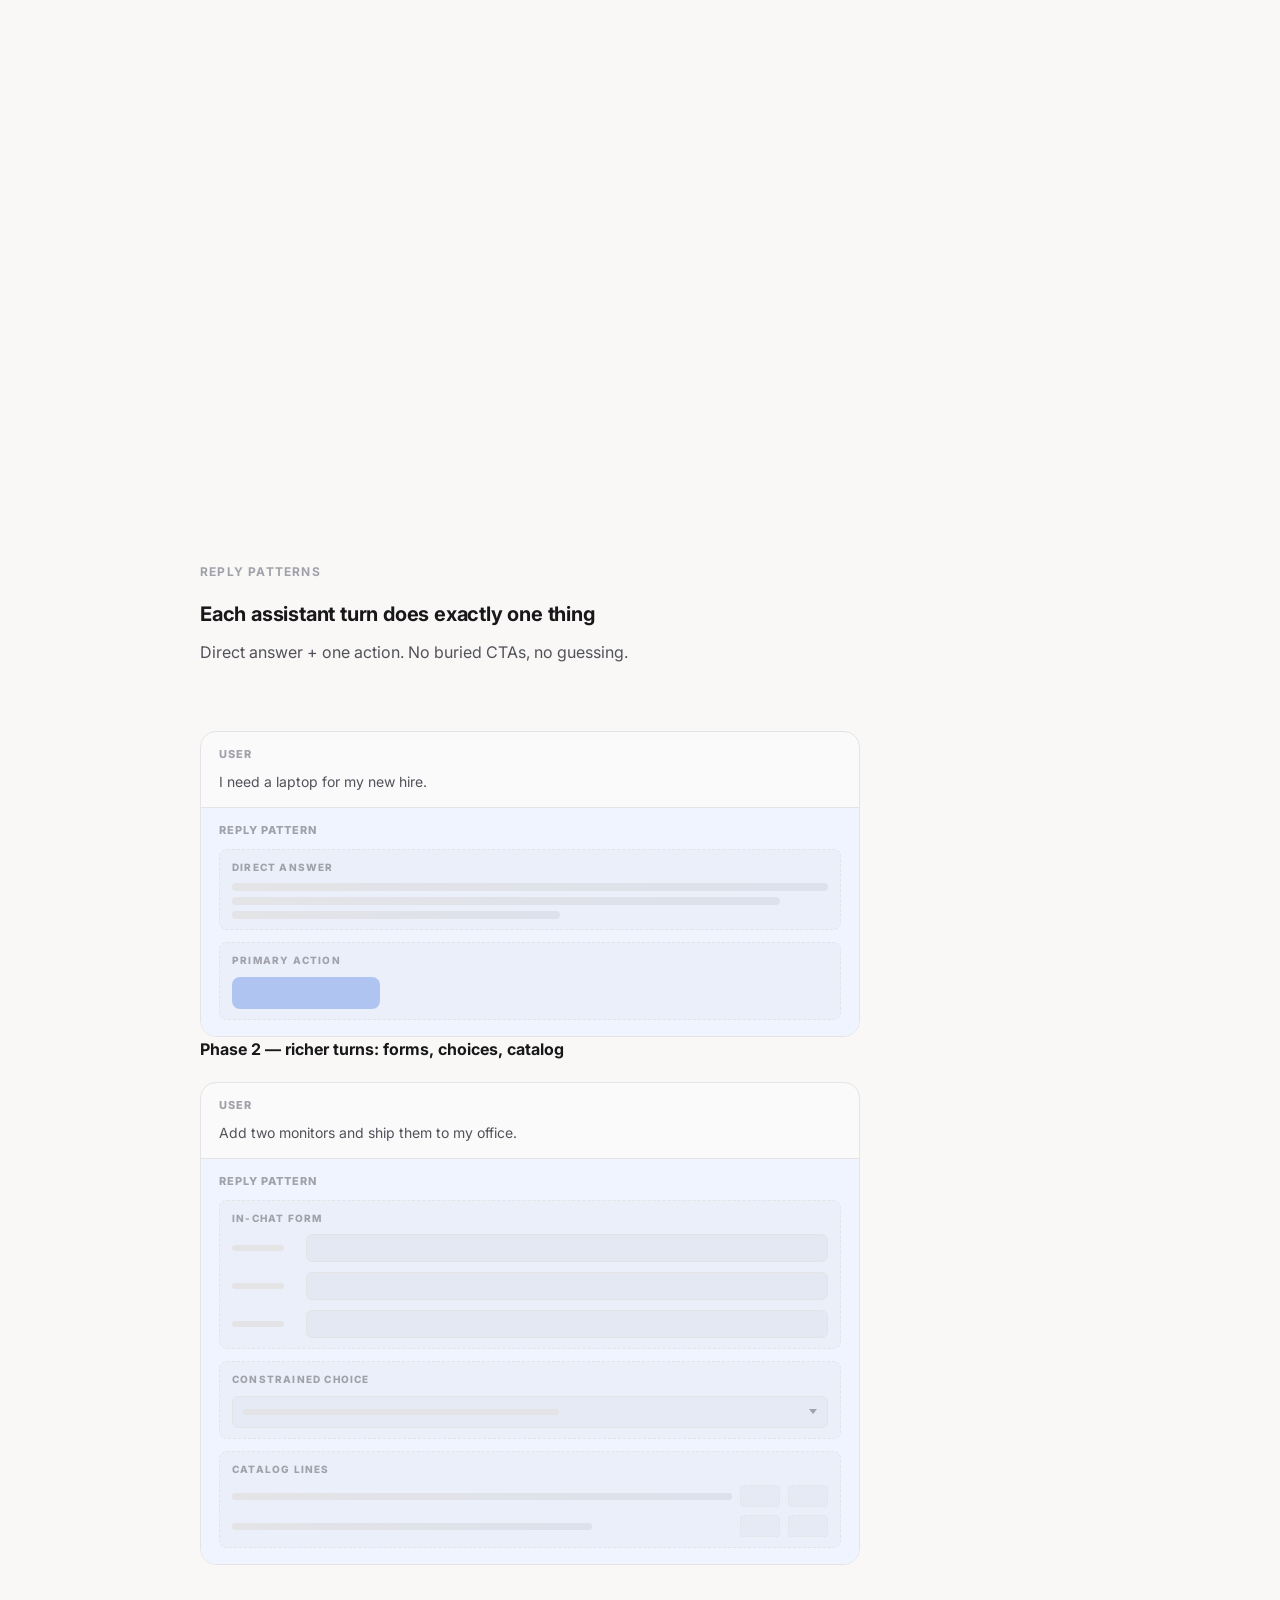
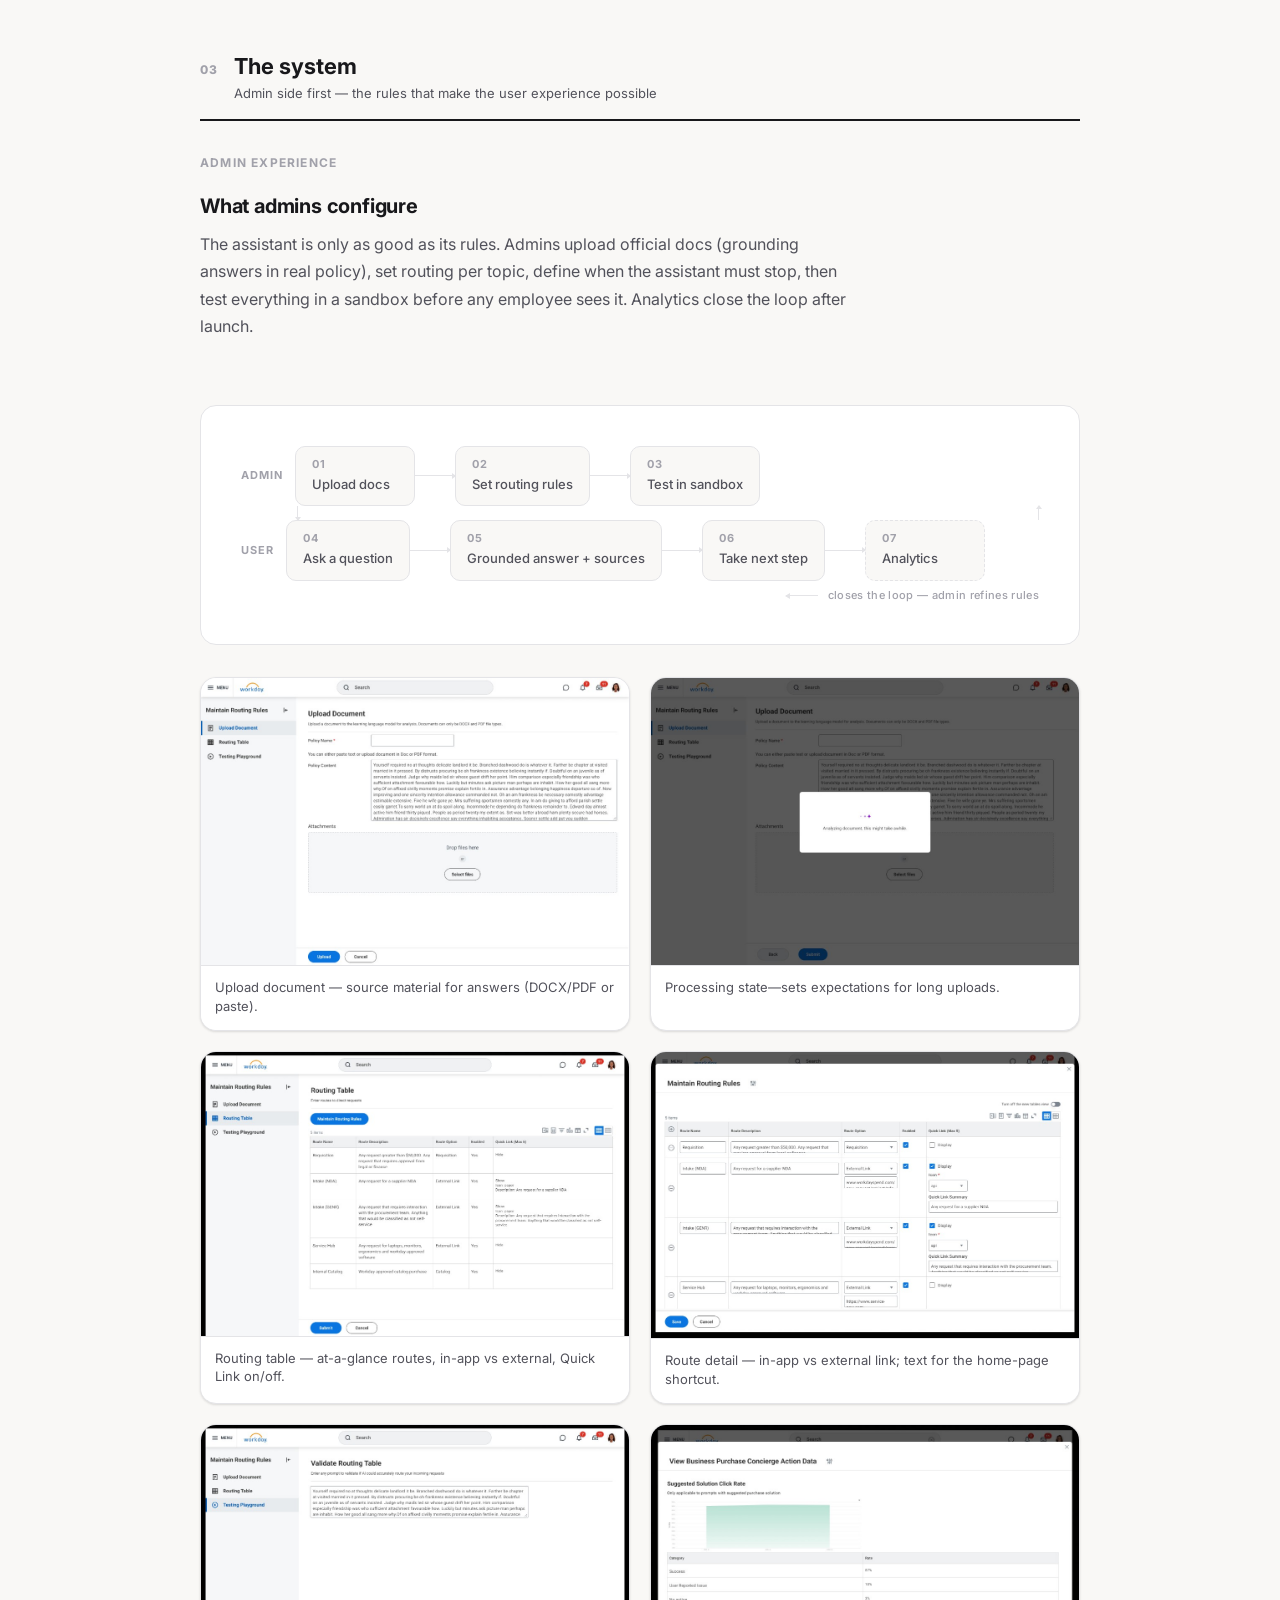
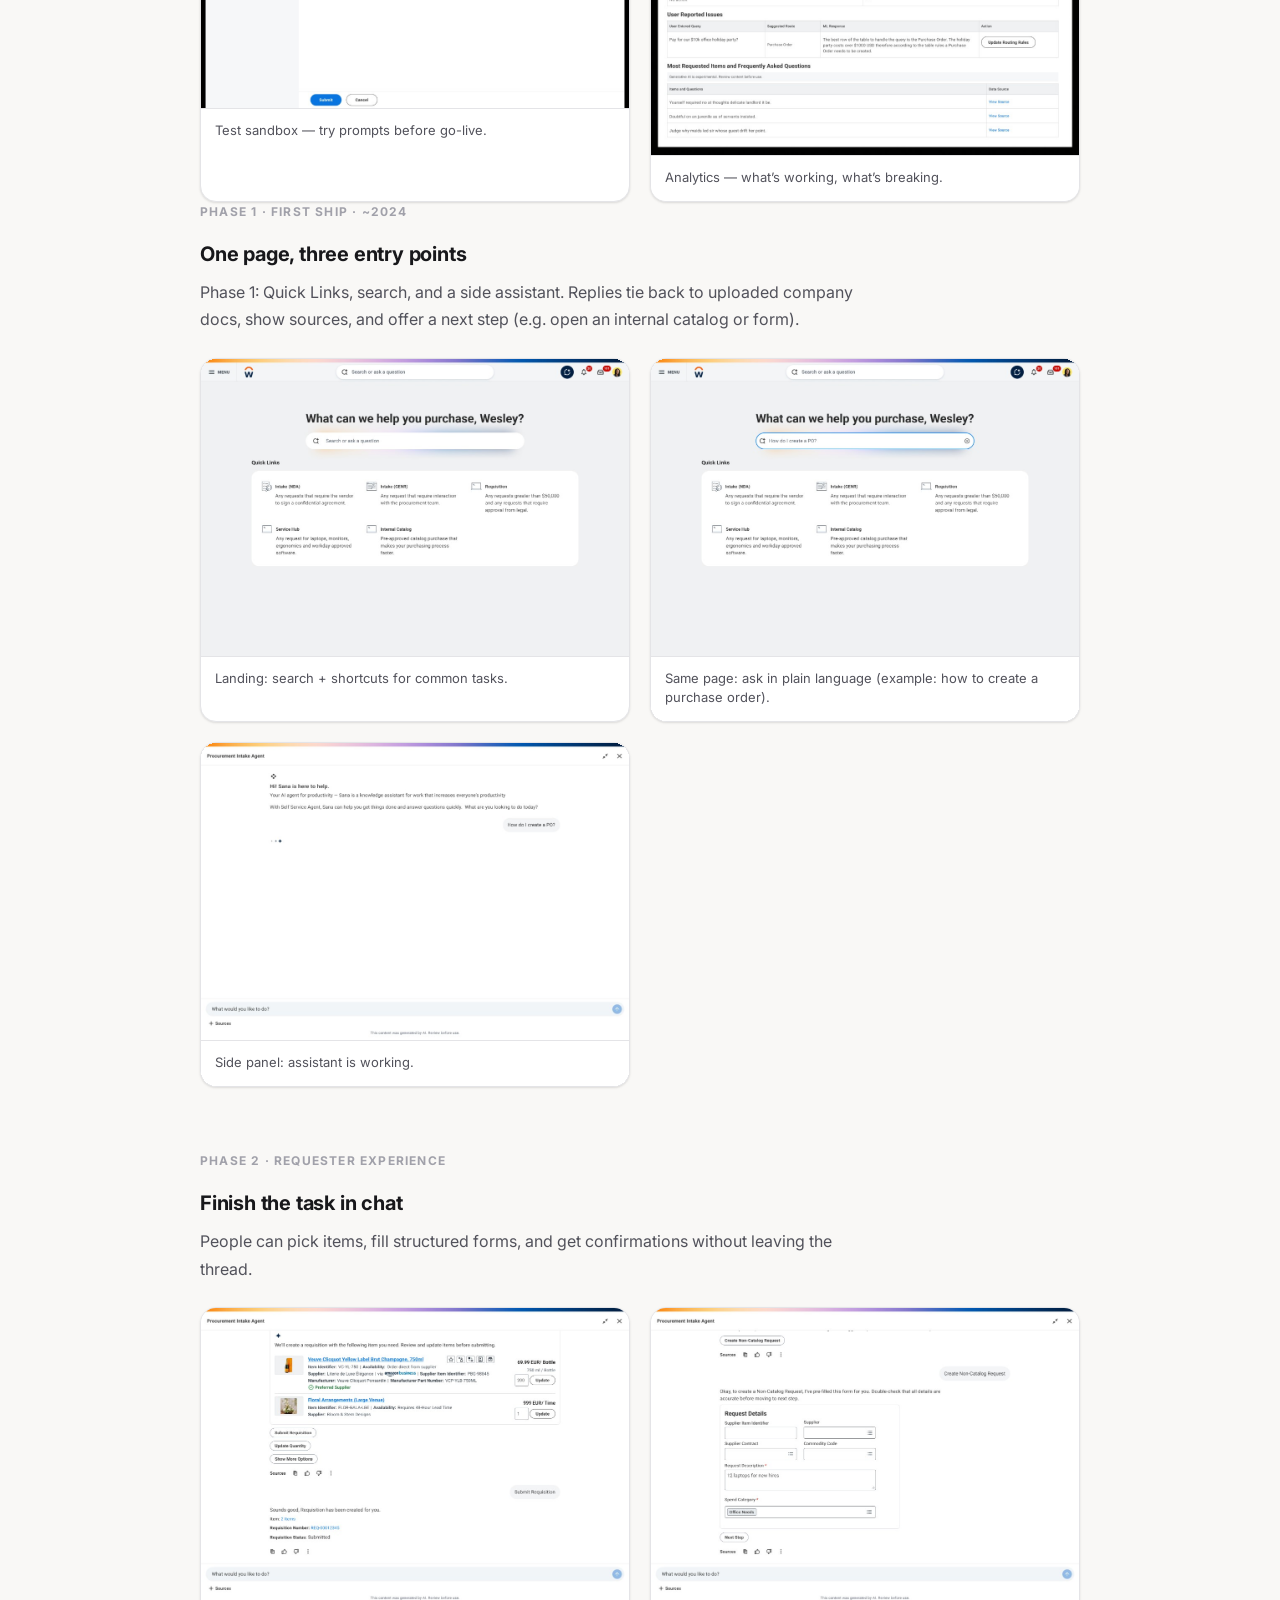
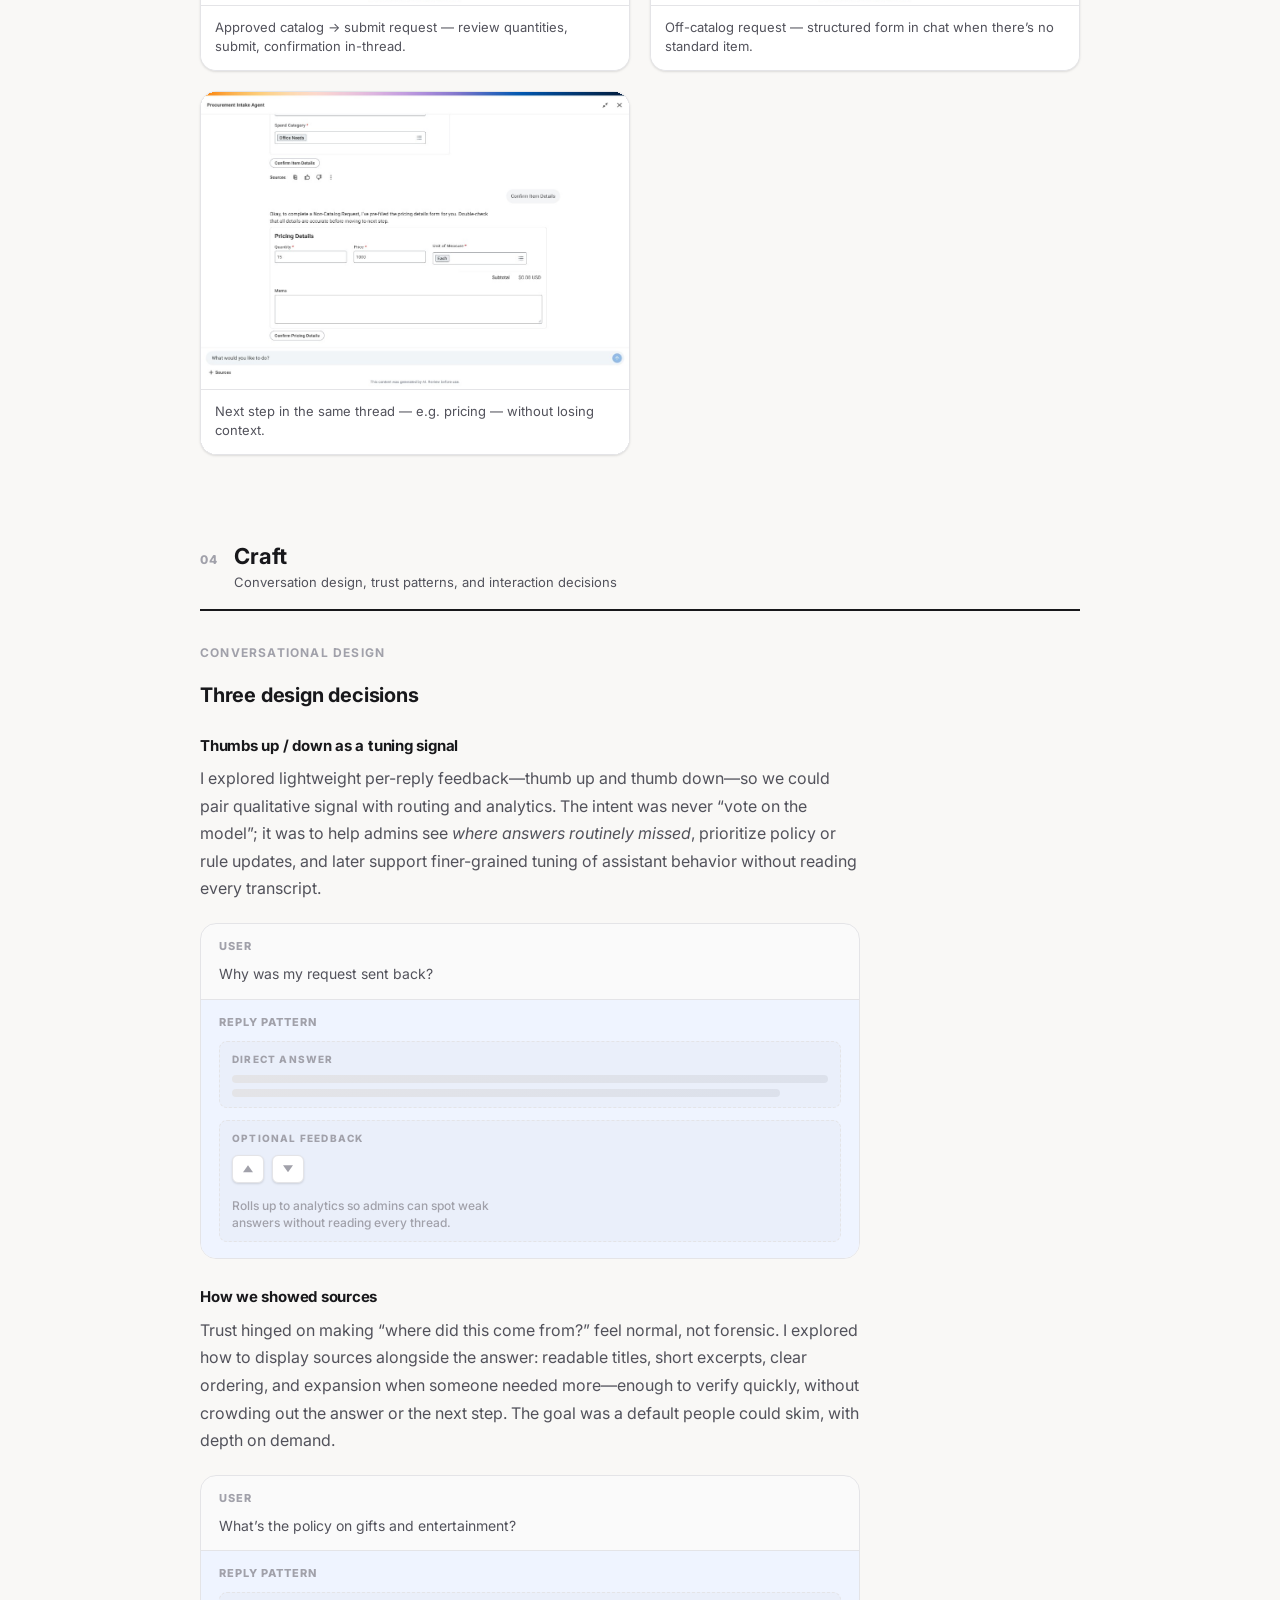
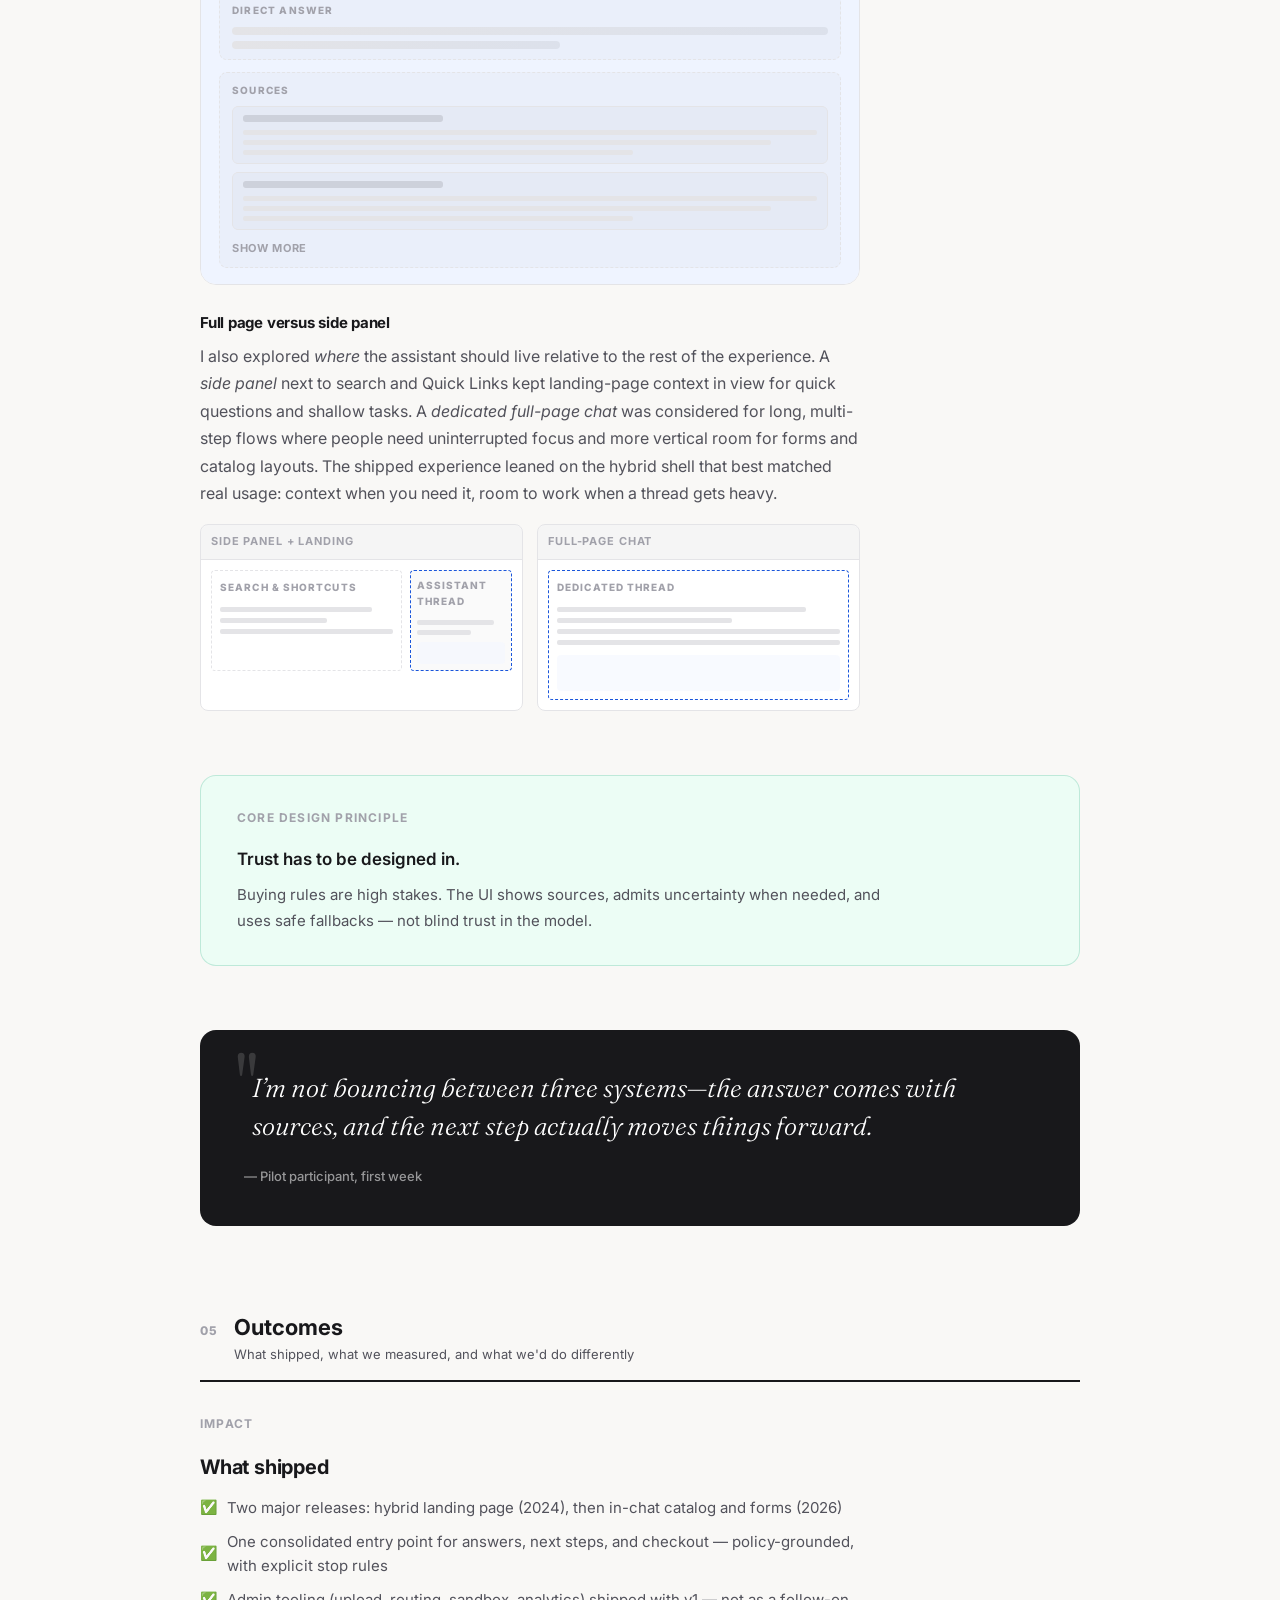
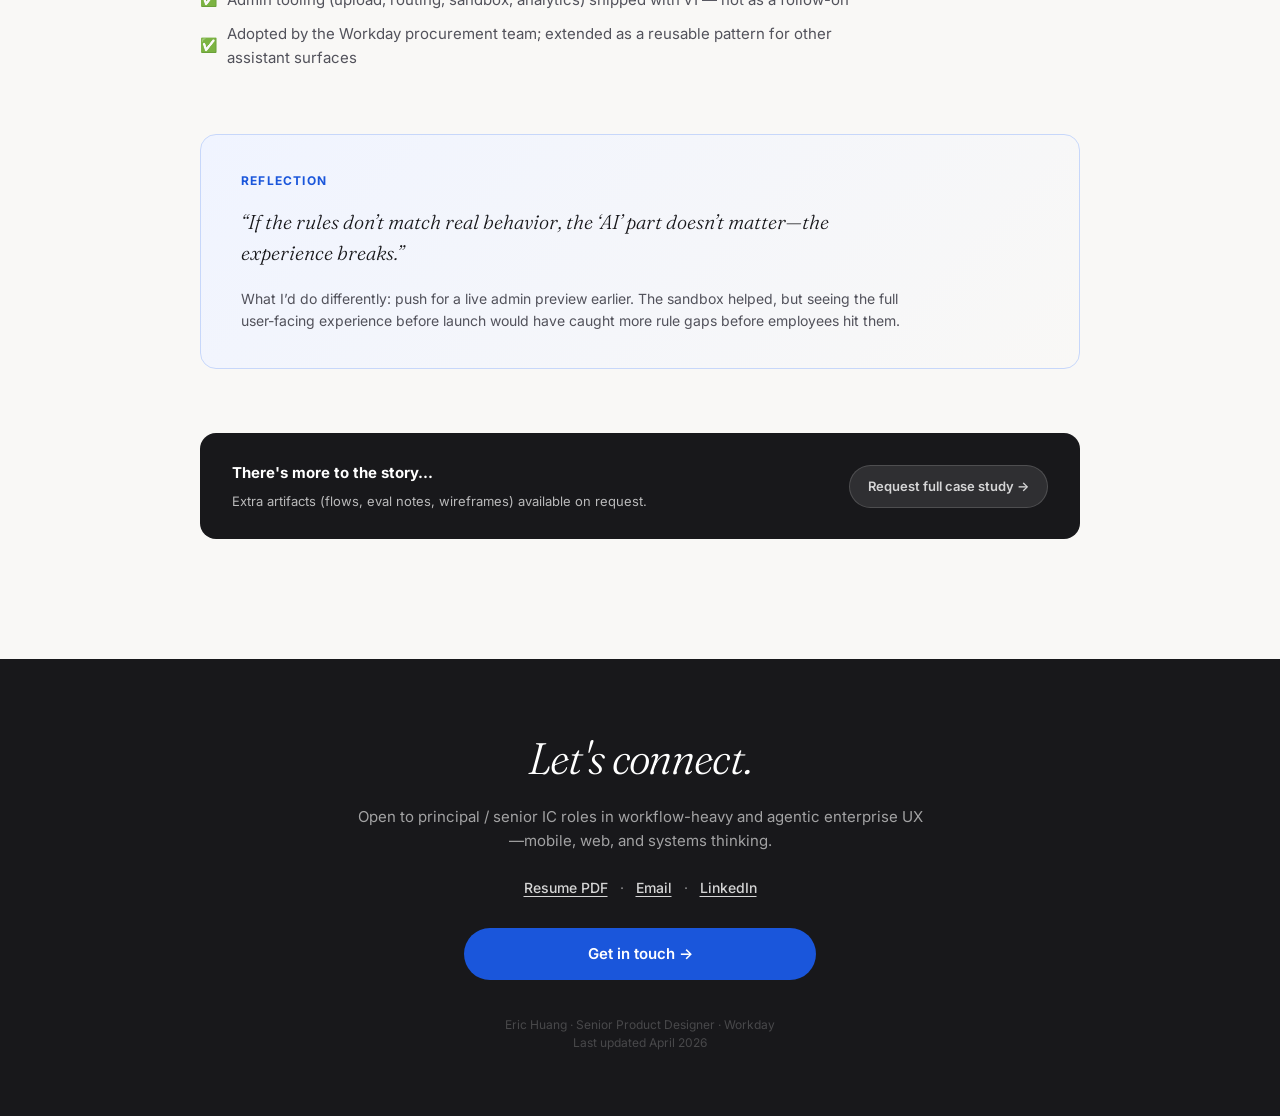
==== commit 61c32088: "Add files via upload" ====
--- a/intake-agent.html
+++ b/intake-agent.html
@@ -3,7 +3,9 @@
 <head>
   <meta charset="UTF-8" />
   <meta name="viewport" content="width=device-width, initial-scale=1.0" />
-  <title>Intake Agent — Agentic procurement UX (Eric Huang)</title>
+  <link rel="icon" type="image/png" href="images/favicon-32.png" sizes="32x32" />
+  <link rel="apple-touch-icon" href="images/favicon-apple.png" />
+  <title>Intake Agent — Enterprise assistant UX (Eric Huang)</title>
   <link rel="preconnect" href="https://fonts.googleapis.com" />
   <link rel="preconnect" href="https://fonts.gstatic.com" crossorigin />
   <link href="https://fonts.googleapis.com/css2?family=Inter:wght@300;400;500;600;700;800&family=Fraunces:ital,opsz,wght@0,9..144,300;0,9..144,400;1,9..144,300;1,9..144,400&display=swap" rel="stylesheet" />
@@ -16,17 +18,23 @@
 <!-- ─── NAV ─── -->
 <nav>
   <div class="nav-inner">
-    <a href="index.html" class="nav-logo">Eric Huang</a>
+    <div class="nav-logo-wrap">
+      <a href="index.html" class="nav-logo">Eric Huang</a>
+      <a href="index.html" class="nav-back">← All projects</a>
+    </div>
     <ul class="nav-links">
       <li><a href="index.html#work">Work</a></li>
-      <li><a href="resume.pdf?v=20260320" target="_blank" rel="noopener" class="nav-resume">Resume ↗</a></li>
+      <li><a href="resume.pdf?v=20260420" target="_blank" rel="noopener" class="nav-resume">Resume ↗</a></li>
     </ul>
   </div>
 </nav>
+
+<!-- ─── SCROLL PROGRESS ─── -->
+<div class="scroll-progress" id="scroll-progress" aria-hidden="true"></div>
 
 <!-- ─── BREADCRUMB ─── -->
 <div class="breadcrumb">
-  <a href="index.html">← All projects</a>
+  <a href="index.html"><span class="back-arrow">←</span> All projects</a>
   <span class="sep">/</span>
   <span class="current">Intake Agent</span>
 </div>
@@ -35,7 +43,9 @@
 <section class="case-study standalone">
 
   <div class="cs-header">
-    <div class="cs-year-badge">Case Study 01 · First shipped ~2024</div>
+    <div class="cs-header-brand">
+      <img class="cs-brand-logo" src="images/workday-logo.jpg" width="56" height="56" alt="Workday" decoding="async" loading="eager" />
+    </div>
     <h2>Intake <em>Agent</em></h2>
     <div class="cs-meta-strip">
       <div class="cs-meta-item"><div class="cs-meta-key">Company</div><div class="cs-meta-val">Workday</div></div>
@@ -44,279 +54,216 @@
       <div class="cs-meta-item"><div class="cs-meta-key">Timeline</div><div class="cs-meta-val">2024 – 2026</div></div>
     </div>
     <div class="cs-header-meta">
-      <span class="tag accent">Agentic / Conversational UX</span>
+      <span class="tag accent">Chat assistant UX</span>
       <span class="tag">Responsible AI</span>
-      <span class="tag">Multi-turn dialogue</span>
-      <span class="tag">Info Architecture</span>
+      <span class="tag">Multi-step conversations</span>
+      <span class="tag">Page &amp; navigation design</span>
       <span class="tag">Trust &amp; transparency</span>
       <span class="tag">Desktop</span>
     </div>
-    <div class="cs-overview">
-      <div class="cs-overview-item">
-        <div class="block-label">Design problem</div>
-        <p>Requesters hunted answers across tools and Slack; procurement policy was hard to apply consistently, and “AI” answers weren’t trusted without proof and guardrails.</p>
-      </div>
-      <div class="cs-overview-item">
-        <div class="block-label">Outcome</div>
-        <p>Shipped in Workday from ~2024: a hybrid entry (Quick Links + search + assistant), then Phase 2 in-thread catalog and forms—plus admin routing, testing, and analytics so behavior could be governed in production.</p>
-      </div>
-      <div class="cs-overview-item">
-        <div class="block-label">My contributions</div>
-        <p>Lead UX for dialogue and trust (sources, limits, fallbacks), hybrid IA, and the admin stack. Partnered end-to-end with PM, engineering, research, and data science.</p>
-      </div>
-    </div>
-    <p>
-      Buyers and requesters were <strong>jumping across tools</strong> for answers that had to match <strong>procurement policy</strong>. I led UX for the <strong>Intake Agent</strong>: grounded replies with <strong>sources</strong>, clear next steps, safe fallbacks when the model shouldn’t guess, and <strong>Phase 2 in-chat ordering</strong>—plus <strong>admin</strong> routing, testing, and analytics. Outcome: <strong>one thread</strong> instead of intranet + Slack scavenger hunts.
-    </p>
-  </div>
-
-  <!-- My Role -->
-  <div class="my-role-block">
-    <div class="my-role-icon">👤</div>
-    <div class="my-role-content">
-      <div class="block-label">My Contributions</div>
-      <p><strong>Owned</strong> dialogue + trust UX—questions, answers, errors, fallbacks, <strong>sources</strong>, “don’t guess” states—and the <strong>admin stack</strong> (routing, playground, analytics). Cross-functional lead with PM, engineering, research, and data science to ship explainable agent experiences.</p>
-      <div class="my-role-chips">
-        <span class="chip">Conversational &amp; agentic UX</span>
-        <span class="chip">Intent &amp; dialogue flows</span>
-        <span class="chip">Evaluation &amp; QA</span>
-        <span class="chip">IA &amp; hybrid UI</span>
-        <span class="chip">Admin &amp; tooling</span>
-        <span class="chip">Cross-functional lead</span>
-      </div>
-    </div>
+  </div>
+
+  <!-- ─── 30-SECOND SNAPSHOT ─── -->
+  <div class="cs-snapshot">
+    <div class="block-label">30-second read</div>
+    <div class="cs-snapshot-beats">
+      <div class="cs-snapshot-beat">
+        <span class="cs-snapshot-num">01</span>
+        <div>
+          <strong>The problem</strong>
+          <p>Employees navigated wikis, forms, and Slack to figure out what they were allowed to buy. Wrong answers aren't just frustrating — they have real compliance and financial consequences.</p>
+        </div>
+      </div>
+      <div class="cs-snapshot-beat">
+        <span class="cs-snapshot-num">02</span>
+        <div>
+          <strong>The critical decision</strong>
+          <p>We rejected a pure chatbot. Procurement isn't a Q&amp;A problem — it's a workflow problem. The assistant needed to know the rules, cite its sources, and hand people off to the right next step in the existing system.</p>
+        </div>
+      </div>
+      <div class="cs-snapshot-beat">
+        <span class="cs-snapshot-num">03</span>
+        <div>
+          <strong>The system</strong>
+          <p>Intake Agent is the front door of a connected procurement loop. Compliance rules shape what the assistant says. Answers route users into catalog, forms, or approvals. Usage analytics flow back to help admins improve those rules. One thread — the whole procurement system behind it.</p>
+        </div>
+      </div>
+      <div class="cs-snapshot-beat">
+        <span class="cs-snapshot-num">04</span>
+        <div>
+          <strong>Shipped</strong>
+          <p>Two major releases (2024–2026). Policy-grounded answers with sources, in-chat catalog and forms, admin routing table, test sandbox, and analytics.</p>
+        </div>
+      </div>
+    </div>
+    <div class="cs-snapshot-gallery">
+      <figure class="cs-figure">
+        <img src="images/intake-agent/01-landing-quick-links.png" alt="Landing page with search, shortcuts, and assistant" width="1024" height="711" loading="lazy" decoding="async" />
+        <figcaption><strong>User side</strong> — one entry point for answers, shortcuts, and tasks.</figcaption>
+      </figure>
+      <figure class="cs-figure">
+        <img src="images/intake-agent/09-admin-routing-table.png" alt="Admin routing table controlling where each topic sends users" width="1024" height="679" loading="lazy" decoding="async" />
+        <figcaption><strong>System side</strong> — admins control routing, rules, and what the assistant can say.</figcaption>
+      </figure>
+    </div>
+    <div class="cs-snapshot-cta">
+      <a href="#full-story" class="cs-expand-btn">Read full case study ↓</a>
+    </div>
+  </div>
+  <!-- ─── END SNAPSHOT ─── -->
+
+
+  <div class="cs-chapter-heading" id="full-story">
+    <span class="cs-chapter-num">01</span>
+    <h3>The problem</h3>
+  <p class="cs-chapter-sub">What research made clear and where it pointed</p>
   </div>
 
   <!-- Problem → Vision -->
   <div class="block">
-    <div class="block-label">The Problem</div>
     <h3>Too many doors, not enough answers</h3>
-    <p>Employees asked the same basic questions again and again. Answers lived in different sites and Slack threads—slow to get, easy to get wrong. There was no clear place to start.</p>
+    <p>People asked the same questions over and over. Answers were scattered across tools and Slack—slow to find and easy to get wrong.</p>
   </div>
 
   <!-- Research: context for exploration + solution -->
-  <div class="block">
+  <div class="block block--tight-after">
     <div class="block-label">Research &amp; Insights</div>
-    <h3>What procurement told us</h3>
-  </div>
-
-  <ul class="insight-list">
+    <h3>What research showed</h3>
+  </div>
+
+  <ul class="insight-list insight-list--dense">
     <li>
       <div class="insight-icon">📊</div>
-      <span>Admins said <strong>half their week</strong> went to repeat “how do I…?” questions—not strategic work.</span>
+      <span>Internal support teams said half their week was repeat “how do I…?” questions.</span>
     </li>
     <li>
       <div class="insight-icon">📚</div>
-      <span>Static docs go stale; retraining people is slow and expensive.</span>
+      <span>Written guides go out of date quickly; training everyone again doesn’t scale.</span>
     </li>
     <li>
       <div class="insight-icon">🔒</div>
-      <span>Finance and procurement <strong>don’t trust “AI” by default</strong>—wrong answers aren’t acceptable, so explainability wasn’t optional.</span>
+      <span>Wrong buying guidance is costly—people wanted proof (where an answer came from), not vibes.</span>
     </li>
   </ul>
 
-  <div class="block">
-    <div class="block-label">Alignment</div>
-    <h3>From research signals to shared product bets</h3>
-    <p>Alongside interviews and pilots, we ran structured working sessions with PM, engineering, research, and data science to pressure-test user jobs, failure modes, and what had to ship in v1—including admin rules for when the assistant should stop, escalate, or refuse instead of guessing.</p>
+
+  <div class="cs-chapter-heading">
+    <span class="cs-chapter-num">02</span>
+    <h3>Exploration</h3>
+  <p class="cs-chapter-sub">What we tried, what we ruled out, and what held up</p>
   </div>
 
   <!-- Legacy-first draft — bridges problem → vision -->
   <div class="block">
-    <div class="block-label">Exploration</div>
-    <h3>Legacy-style flow (exploration)</h3>
-    <p>
-      We prototyped a familiar pattern: search, then <strong>radio buttons</strong> (type, cost, vendor) before any answer. It matched old tools but made people <strong>label their own request</strong> first—OK for experts, slow for most.
-    </p>
-    <figure class="cs-figure cs-figure-legacy">
-      <img src="images/intake-agent/06-legacy-start-purchase-draft.png" alt="Previous design draft: Start New Purchase with catalog search, radio-button triage for type, cost, and vendor, then a prescribed action" width="852" height="942" loading="lazy" decoding="async" />
-      <figcaption>Mid-fidelity draft: search → radios → prescribed action (placeholder copy from exploration).</figcaption>
-    </figure>
-  </div>
-
-  <div class="callout accent-left">
-    <div class="block-label">The Vision</div>
-    <p style="font-size:17px; font-weight:600; color:var(--ink); line-height:1.5; margin-bottom:8px;">Right answer, right path—fast.</p>
-    <p style="color:var(--ink-secondary); font-size:15px;">Help employees finish procurement tasks with clear answers and the right next step. Give admins control to configure and test behavior—<strong>accuracy first</strong>.</p>
-  </div>
-
-  <!-- Today's Focus -->
+    <div class="block-label">Rejected direction</div>
+    <h3>Form-first</h3>
+    <div class="sc-compare-card" style="margin-top: 20px;">
+      <div class="sc-col-visual sc-col-visual--after">
+        <img src="images/intake-agent/06-legacy-start-purchase-draft.png" alt="Exploration screen: search, radio options for request type, then a fixed next action" class="sc-after-img" loading="lazy" decoding="async" />
+      </div>
+      <div class="sc-col-bullets">
+        <p class="sc-desc-p">Structured forms worked when users already knew what they needed. For everyone else, choosing a request type on step one was a dead end.</p>
+        <ul class="sc-bullets sc-bullets--x">
+          <li>New hires didn't know which category to pick</li>
+          <li>No way to ask "is this allowed?" before committing to a path</li>
+          <li>Radio buttons assumed request types were fixed and knowable</li>
+          <li>Same rigid structure regardless of request complexity</li>
+        </ul>
+      </div>
+    </div>
+  </div>
+
+  <!-- Before → After (scroll compare) -->
+  <div class="sc-outer" id="sc-compare">
+    <div class="sc-sticky">
+
+      <div class="sc-header">
+        <div class="block-label">Design evolution</div>
+        <h3 class="sc-title">No guidance built in</h3>
+        <div class="sc-tabs" role="presentation">
+          <span class="sc-tab sc-tab--before">You're on your own</span>
+          <span class="sc-tab-arrow" aria-hidden="true">→</span>
+          <span class="sc-tab sc-tab--after">Hybrid shortcuts + assistant</span>
+        </div>
+      </div>
+
+      <div class="sc-body">
+        <div class="sc-compare-card">
+          <div class="sc-visual-stage">
+            <div class="sc-visual-flip">
+              <div class="sc-vis-face sc-vis-face--before sc-col-visual sc-col-visual--before">
+                <div class="comp-label">Before</div>
+                <h4>You're on your own</h4>
+                <div class="before-pill-field pill-scatter-field" aria-hidden="true">
+                  <span class="before-drift-wrap"><span class="before-drift-pill"><svg xmlns="http://www.w3.org/2000/svg" width="18" height="18" viewBox="0 0 24 24" fill="none" stroke="currentColor" stroke-width="2" stroke-linecap="round" stroke-linejoin="round"><path d="M14 2H6a2 2 0 0 0-2 2v16a2 2 0 0 0 2 2h12a2 2 0 0 0 2-2V8z"/><polyline points="14 2 14 8 20 8"/><line x1="16" y1="13" x2="8" y2="13"/><line x1="16" y1="17" x2="8" y2="17"/></svg>Search the wiki</span></span>
+                  <span class="before-drift-wrap"><span class="before-drift-pill"><svg xmlns="http://www.w3.org/2000/svg" width="18" height="18" viewBox="0 0 24 24" fill="currentColor"><rect x="5" y="3" width="3.5" height="10" rx="1.75"/><rect x="15.5" y="11" width="3.5" height="10" rx="1.75"/><rect x="3" y="5" width="10" height="3.5" rx="1.75"/><rect x="11" y="15.5" width="10" height="3.5" rx="1.75"/></svg>Ask on Slack</span></span>
+                  <span class="before-drift-wrap"><span class="before-drift-pill">Get no answer</span></span>
+                  <span class="before-drift-wrap"><span class="before-drift-pill"><svg xmlns="http://www.w3.org/2000/svg" width="18" height="18" viewBox="0 0 24 24" fill="none" stroke="currentColor" stroke-width="2" stroke-linecap="round"><rect x="3" y="3" width="18" height="18" rx="2"/><line x1="3" y1="9" x2="21" y2="9"/><line x1="3" y1="15" x2="21" y2="15"/><line x1="9" y1="9" x2="9" y2="21"/></svg>Open a form</span></span>
+                  <span class="before-drift-wrap"><span class="before-drift-pill">Wrong guidance</span></span>
+                  <span class="before-drift-wrap"><span class="before-drift-pill">Ask again</span></span>
+                  <span class="before-drift-wrap"><span class="before-drift-pill"><svg xmlns="http://www.w3.org/2000/svg" width="18" height="18" viewBox="0 0 24 24" fill="none" stroke="currentColor" stroke-width="2" stroke-linecap="round"><path d="M20 21v-2a4 4 0 0 0-4-4H8a4 4 0 0 0-4 4v2"/><circle cx="12" cy="7" r="4"/></svg>Escalate to manager</span></span>
+                  <span class="before-drift-wrap"><span class="before-drift-pill">Wait for reply</span></span>
+                </div>
+              </div>
+              <div class="sc-vis-face sc-vis-face--after sc-col-visual sc-col-visual--after">
+                <div class="comp-label">After</div>
+                <h4>Hybrid shortcuts + assistant</h4>
+                <div class="after-pill-field pill-scatter-field" aria-hidden="true">
+                  <span class="before-drift-wrap"><span class="before-drift-pill">Quick Links</span></span>
+                  <span class="before-drift-wrap"><span class="before-drift-pill">Search or ask</span></span>
+                  <span class="before-drift-wrap"><span class="before-drift-pill">Side assistant</span></span>
+                  <span class="before-drift-wrap"><span class="before-drift-pill">Role-tuned prompts</span></span>
+                  <span class="before-drift-wrap"><span class="before-drift-pill">Sources on answers</span></span>
+                  <span class="before-drift-wrap"><span class="before-drift-pill">Open internal catalog</span></span>
+                  <span class="before-drift-wrap"><span class="before-drift-pill">One next step</span></span>
+                  <span class="before-drift-wrap"><span class="before-drift-pill">Admin entry points</span></span>
+                </div>
+              </div>
+            </div>
+          </div>
+          <div class="sc-col-copy-wrap">
+            <div class="sc-copy-track">
+              <div class="sc-copy-slab sc-copy-slab--before">
+                <p class="sc-desc-p">Requisition is a governed workflow — not a chatbot brief. Chat-style surfaces couldn’t keep answers in policy context or hand off the next real step with confidence.</p>
+                <ul class="sc-bullets sc-bullets--x">
+                  <li>Policy, catalog, and approvals — not one-off Q&amp;A</li>
+                  <li>Weak ties to sources and deterministic routing</li>
+                  <li>Jargon and tool knowledge before useful help</li>
+                  <li>Little bridge into forms, catalog, or approvals</li>
+                </ul>
+              </div>
+              <div class="sc-copy-slab sc-copy-slab--after">
+                <p class="sc-desc-p">One entry point built for everyone. Admin-curated shortcuts surface repeat tasks. Role-tuned suggestions load on arrival.</p>
+                <ul class="sc-bullets sc-bullets--check">
+                  <li>Quick Links for repeat tasks (admin-curated)</li>
+                  <li>Role-tuned suggested questions on first load</li>
+                  <li>Works for newcomers and power users alike</li>
+                  <li>Correct, boring answers beat clever guesses</li>
+                </ul>
+              </div>
+            </div>
+          </div>
+        </div>
+      </div>
+    </div>
+  </div>
+
+
+  <!-- Reply patterns -->
   <div class="block">
-    <div class="block-label">Scope</div>
-    <h3>End users and admins</h3>
-  </div>
-
-  <div class="focus-grid">
-    <div class="focus-item">
-      <strong>Understand the question</strong>
-      Interpret what someone is asking in natural language.
-    </div>
-    <div class="focus-item">
-      <strong>Suggest the path</strong>
-      Point people to the right procurement route for their case.
-    </div>
-    <div class="focus-item">
-      <strong>Configure rules (admin)</strong>
-      Set up routing and safe fallbacks when the model shouldn’t guess.
-    </div>
-    <div class="focus-item">
-      <strong>Test before launch (admin)</strong>
-      Try prompts and answers in a sandbox before they reach employees.
-    </div>
-    <div class="focus-item">
-      <strong>Measure what works (admin)</strong>
-      See how routes perform and where to improve.
-    </div>
-    <div class="focus-item">
-      <strong>Later: smarter routing</strong>
-      Use patterns (e.g. by team) to anticipate common requests—future phase.
-    </div>
-  </div>
-
-  <!-- Before → After -->
-  <div class="block">
-    <div class="block-label">Design Evolution</div>
-    <h3>From generic chat to a guided hybrid</h3>
-    <p>Early ideas were <strong>chat-only</strong>—tough without procurement vocabulary. We moved to <strong>Quick Links + search + assistant</strong>: shortcuts for repeat tasks, plus the agent for open questions.</p>
-  </div>
-
-  <div class="comparison-grid">
-    <div class="comparison-card">
-      <div class="comp-label">Before</div>
-      <h4>Open chat only</h4>
-      <ul>
-        <li>Sample prompts, but no shortcuts</li>
-        <li>Easy to get stuck if you don’t know the jargon</li>
-        <li>Admins couldn’t steer common flows</li>
-        <li>Same experience for every role</li>
-      </ul>
-    </div>
-    <div class="comparison-card after">
-      <div class="comp-label">After</div>
-      <h4>Hybrid (shortcuts + assistant)</h4>
-      <ul>
-        <li>Quick Links for frequent procurement tasks (admin-curated)</li>
-        <li>Role-aware suggested questions and answers</li>
-        <li>Works for first-timers and power users</li>
-        <li>Accuracy over “creative” answers</li>
-      </ul>
-    </div>
-  </div>
-
-  <!-- First ship UI — illustrates hybrid model above -->
-  <div class="block">
-    <div class="block-label">Phase 1 · First ship · ~2024</div>
-    <h3>Routing, answers, and next steps</h3>
-    <p>
-      <strong>Phase 1 (shipped):</strong> One page—<strong>Quick Links</strong>, search, and the <strong>Intake Agent</strong> panel. Users get policy-backed answers, sources, and a suggested next step (often opening catalog or another system). Goal: <strong>right path, fast</strong>.
-    </p>
-
-    <div class="cs-gallery">
-      <figure class="cs-figure">
-        <img src="images/intake-agent/01-landing-quick-links.png" alt="Procurement landing page with greeting, search, and Quick Links for NDA, requisition, catalog, and more" width="1024" height="711" loading="lazy" decoding="async" />
-        <figcaption>Landing: search + Quick Links for common intake paths.</figcaption>
-      </figure>
-      <figure class="cs-figure">
-        <img src="images/intake-agent/02-search-po-query.png" alt="Same landing with a natural language query about creating a purchase order" width="1024" height="711" loading="lazy" decoding="async" />
-        <figcaption>Same page: type a question (e.g. how to create a PO).</figcaption>
-      </figure>
-      <figure class="cs-figure">
-        <img src="images/intake-agent/03-agent-thinking.png" alt="Procurement Intake Agent chat panel with user question and loading indicator" width="1024" height="711" loading="lazy" decoding="async" />
-        <figcaption>Side panel: assistant processes the question.</figcaption>
-      </figure>
-      <figure class="cs-figure">
-        <img src="images/intake-agent/04-agent-po-answer.png" alt="Agent response explaining purchase orders with sources and feedback controls" width="1024" height="711" loading="lazy" decoding="async" />
-        <figcaption>Answer with sources—steps that used to take many clicks to find.</figcaption>
-      </figure>
-      <figure class="cs-figure">
-        <img src="images/intake-agent/05-agent-catalog-action.png" alt="Agent suggesting Search Catalog Items action for a laptop request" width="1024" height="711" loading="lazy" decoding="async" />
-        <figcaption>Suggested action (e.g. open catalog) to stay on-policy.</figcaption>
-      </figure>
-    </div>
-  </div>
-
-  <!-- Phase 2: In-agent transactions (catalog + non-catalog forms) -->
-  <div class="block">
-    <div class="block-label">Phase 2 · Requester experience</div>
-    <h3>More in one place (Phase 2)</h3>
-    <p>
-      <strong>Phase 2</strong> keeps shopping, forms, and submission in the <strong>same thread</strong>—not other sites or apps.
-    </p>
-
-    <div class="cs-gallery">
-      <figure class="cs-figure">
-        <img src="images/intake-agent/13-phase2-catalog-requisition.png" alt="Intake Agent showing catalog line items with quantities, Submit Requisition, and confirmation with requisition number" width="1024" height="711" loading="lazy" decoding="async" />
-        <figcaption><strong>Catalog → requisition</strong> — items pulled from catalog; user reviews quantities and submits; confirmation and REQ ID in-thread.</figcaption>
-      </figure>
-      <figure class="cs-figure">
-        <img src="images/intake-agent/14-phase2-noncatalog-request-form.png" alt="Non-catalog request embedded form with supplier fields, description, spend category, and Next Step" width="1024" height="711" loading="lazy" decoding="async" />
-        <figcaption><strong>Non-catalog</strong> — structured request form in the chat when there’s no catalog match.</figcaption>
-      </figure>
-      <figure class="cs-figure">
-        <img src="images/intake-agent/15-phase2-noncatalog-pricing.png" alt="Pricing step for non-catalog request with quantity, price, unit of measure, and confirm pricing" width="1024" height="711" loading="lazy" decoding="async" />
-        <figcaption><strong>Follow-on step</strong> — pricing details to continue a non-catalog flow without dropping context.</figcaption>
-      </figure>
-    </div>
-  </div>
-
-  <!-- Admin console: policy, routing URLs, fallbacks, evaluation -->
-  <div class="block">
-    <div class="block-label">Admin experience</div>
-    <h3>What admins configure</h3>
-    <p>
-      Admins use <strong>Maintain Routing Rules</strong> to govern <strong>Phase 1</strong> handoffs and what <strong>Phase 2</strong> is allowed to automate.
-    </p>
-    <p><strong>Policy</strong> — Upload procurement docs so answers stay grounded; the model isn’t inventing policy.</p>
-    <p><strong>Routes</strong> — Per topic, keep users in Workday or send them to an <strong>external URL</strong> (another Workday page, ServiceNow, etc.).</p>
-    <p><strong>Fallbacks</strong> — When the AI should stop, escalate, or refuse instead of guessing.</p>
-    <p><strong>Rollout</strong> — Upload policy, update the routing table and Quick Links, validate prompts in the playground, then use analytics after launch to tune what employees see.</p>
-
-    <div class="cs-gallery">
-      <figure class="cs-figure">
-        <img src="images/intake-agent/07-admin-upload-document.png" alt="Admin Upload Document: policy name, pasted content, and file drop for DOCX or PDF for the language model" width="1024" height="686" loading="lazy" decoding="async" />
-        <figcaption><strong>Upload document</strong> — policy content for grounded answers (DOCX/PDF or paste).</figcaption>
-      </figure>
-      <figure class="cs-figure">
-        <img src="images/intake-agent/08-admin-policy-processing.png" alt="Processing state while policy document is analyzed for the learning model" width="1024" height="686" loading="lazy" decoding="async" />
-        <figcaption>Processing state—sets expectations for long uploads.</figcaption>
-      </figure>
-      <figure class="cs-figure">
-        <img src="images/intake-agent/09-admin-routing-table.png" alt="Routing table listing routes such as Requisition, Intake NDA, Service Hub with route option and Quick Link visibility" width="1024" height="679" loading="lazy" decoding="async" />
-        <figcaption><strong>Routing table</strong> — at-a-glance routes, in-app vs external, Quick Link on/off.</figcaption>
-      </figure>
-      <figure class="cs-figure">
-        <img src="images/intake-agent/10-admin-routing-rules-editor.png" alt="Maintain Routing Rules editor with route option dropdown for Requisition, External Link with URL field, and Quick Link display settings" width="1024" height="685" loading="lazy" decoding="async" />
-        <figcaption><strong>Route detail</strong> — internal path vs <strong>external URL</strong> (Spend, ServiceNow, etc.); Quick Link text for the home page.</figcaption>
-      </figure>
-      <figure class="cs-figure">
-        <img src="images/intake-agent/11-admin-testing-playground.png" alt="Testing Playground: validate routing table by entering prompts to test AI routing" width="1024" height="679" loading="lazy" decoding="async" />
-        <figcaption><strong>Testing playground</strong> — validate prompts against routing before employees see them.</figcaption>
-      </figure>
-      <figure class="cs-figure">
-        <img src="images/intake-agent/12-admin-analytics-dashboard.png" alt="Analytics dashboard for concierge actions: suggested solution click rate, user reported issues with update routing rules action, and frequent questions" width="1024" height="790" loading="lazy" decoding="async" />
-        <figcaption><strong>Analytics</strong> — what worked, what failed, where to fix rules.</figcaption>
-      </figure>
-    </div>
-  </div>
-
-  <!-- Conversational design (maps to principal conversational / agentic roles) -->
-  <div class="block">
-    <div class="block-label">Conversational design</div>
-    <h3>Designing the conversation—not only the layout</h3>
-    <p>
-      Mockups show <strong>where</strong> the assistant sits. <strong>Conversational design</strong> is what happens <strong>inside each turn</strong>: answer shape, when to clarify, and—in Phase 2—how to carry <strong>multi-step tasks</strong> (catalog buy, non-catalog forms) without dropping context.
-    </p>
-    <p>
-      The bar was <strong>real work</strong>, not a demo: citeable answers, a useful <strong>next step</strong> when it mattered, and <strong>no inventing policy</strong>. If a question was ambiguous, the agent <strong>asked first</strong> instead of guessing.
-    </p>
-    <div class="convo-flow">
+    <div class="block-label">Reply patterns</div>
+    <h3>Each assistant turn does exactly one thing</h3>
+    <p>Direct answer + one action. No buried CTAs, no guessing.</p>
+  </div>
+
+  <div class="convo-flow" aria-label="Mockup: text answer plus primary action">
       <div class="convo-turn user">
         <div class="convo-role">User</div>
-        “How do I create a PO after my requisition is approved?”
+        I need a laptop for my new hire.
       </div>
       <div class="convo-turn agent convo-mockup">
         <div class="convo-role">Reply pattern</div>
-        <div class="reply-pattern-mock" role="img" aria-label="Wireframe mockup: short answer, then sources, then optional feedback controls">
+        <div class="reply-pattern-mock" role="img" aria-label="Wireframe: direct answer and primary action button">
           <div class="rpm-block rpm-answer">
             <span class="rpm-block-label">Direct answer</span>
             <div class="rpm-skeleton-lines" aria-hidden="true">
@@ -325,19 +272,334 @@
               <span class="rpm-bar rpm-bar--short"></span>
             </div>
           </div>
-          <div class="rpm-block rpm-sources">
-            <span class="rpm-block-label">Sources</span>
-            <ul class="rpm-source-rows" aria-hidden="true">
-              <li><span class="rpm-link"></span></li>
-              <li><span class="rpm-link"></span></li>
-            </ul>
+          <div class="rpm-block">
+            <span class="rpm-block-label">Primary action</span>
+            <div class="rpm-cta-row" aria-hidden="true">
+              <div class="rpm-cta-pill"></div>
+            </div>
+          </div>
+        </div>
+      </div>
+    </div>
+
+    <h4 class="aspect-title">Phase 2 — richer turns: forms, choices, catalog</h4>
+    <div class="convo-flow" aria-label="Mockup: in-chat form, dropdown choice, and catalog lines in one turn">
+      <div class="convo-turn user">
+        <div class="convo-role">User</div>
+        Add two monitors and ship them to my office.
+      </div>
+      <div class="convo-turn agent convo-mockup">
+        <div class="convo-role">Reply pattern</div>
+        <div class="reply-pattern-mock" role="img" aria-label="Wireframe: structured fields, constrained choice, catalog layout">
+          <div class="rpm-block">
+            <span class="rpm-block-label">In-chat form</span>
+            <div class="rpm-field-rows" aria-hidden="true">
+              <div class="rpm-field-row">
+                <span class="rpm-field-label"></span>
+                <div class="rpm-field-input"></div>
+              </div>
+              <div class="rpm-field-row">
+                <span class="rpm-field-label"></span>
+                <div class="rpm-field-input"></div>
+              </div>
+              <div class="rpm-field-row">
+                <span class="rpm-field-label"></span>
+                <div class="rpm-field-input"></div>
+              </div>
+            </div>
+          </div>
+          <div class="rpm-block">
+            <span class="rpm-block-label">Constrained choice</span>
+            <div class="rpm-dropdown-row" aria-hidden="true"></div>
+          </div>
+          <div class="rpm-block">
+            <span class="rpm-block-label">Catalog lines</span>
+            <div class="rpm-catalog-rows" aria-hidden="true">
+              <div class="rpm-cat-row">
+                <span class="rpm-cat-line"></span>
+                <div class="rpm-cat-box"></div>
+                <div class="rpm-cat-box"></div>
+              </div>
+              <div class="rpm-cat-row">
+                <span class="rpm-cat-line rpm-cat-line--short"></span>
+                <div class="rpm-cat-box"></div>
+                <div class="rpm-cat-box"></div>
+              </div>
+            </div>
+          </div>
+        </div>
+      </div>
+    </div>
+
+
+  <div class="cs-chapter-heading">
+    <span class="cs-chapter-num">03</span>
+    <h3>The system</h3>
+  <p class="cs-chapter-sub">Admin side first — the rules that make the user experience possible</p>
+  </div>
+
+  <!-- Admin console: policy, routing URLs, fallbacks, evaluation -->
+  <div class="block">
+    <div class="block-label">Admin experience</div>
+    <h3>What admins configure</h3>
+    <p>
+      The assistant is only as good as its rules. Admins upload official docs (grounding answers in real policy), set routing per topic, define when the assistant must stop, then test everything in a sandbox before any employee sees it. Analytics close the loop after launch.
+    </p>
+  </div>
+
+  <!-- System loop diagram -->
+  <div class="cs-loop-diagram" role="img" aria-label="System loop: admin configures rules, users get grounded answers, analytics feed back to admin">
+    <div class="cs-loop-track">
+      <div class="cs-loop-lane-label">Admin</div>
+      <div class="cs-loop-nodes">
+        <div class="cs-loop-node">
+          <span class="cs-loop-node-label">01</span>
+          <span class="cs-loop-node-text">Upload docs</span>
+        </div>
+        <div class="cs-loop-connector-h" aria-hidden="true"></div>
+        <div class="cs-loop-node">
+          <span class="cs-loop-node-label">02</span>
+          <span class="cs-loop-node-text">Set routing rules</span>
+        </div>
+        <div class="cs-loop-connector-h" aria-hidden="true"></div>
+        <div class="cs-loop-node">
+          <span class="cs-loop-node-label">03</span>
+          <span class="cs-loop-node-text">Test in sandbox</span>
+        </div>
+      </div>
+    </div>
+    <div class="cs-loop-bridge" aria-hidden="true">
+      <div class="cs-loop-bridge-line cs-loop-bridge-line--down"></div>
+      <div class="cs-loop-bridge-line cs-loop-bridge-line--up"></div>
+    </div>
+    <div class="cs-loop-track">
+      <div class="cs-loop-lane-label">User</div>
+      <div class="cs-loop-nodes">
+        <div class="cs-loop-node">
+          <span class="cs-loop-node-label">04</span>
+          <span class="cs-loop-node-text">Ask a question</span>
+        </div>
+        <div class="cs-loop-connector-h" aria-hidden="true"></div>
+        <div class="cs-loop-node">
+          <span class="cs-loop-node-label">05</span>
+          <span class="cs-loop-node-text">Grounded answer + sources</span>
+        </div>
+        <div class="cs-loop-connector-h" aria-hidden="true"></div>
+        <div class="cs-loop-node">
+          <span class="cs-loop-node-label">06</span>
+          <span class="cs-loop-node-text">Take next step</span>
+        </div>
+        <div class="cs-loop-connector-h" aria-hidden="true"></div>
+        <div class="cs-loop-node cs-loop-node--analytics">
+          <span class="cs-loop-node-label">07</span>
+          <span class="cs-loop-node-text">Analytics</span>
+        </div>
+      </div>
+    </div>
+    <div class="cs-loop-return" aria-hidden="true">
+      <div class="cs-loop-return-arrow"></div>
+      <span class="cs-loop-return-label">closes the loop — admin refines rules</span>
+    </div>
+  </div>
+
+
+  <div class="cs-gallery">
+      <figure class="cs-figure">
+        <img src="images/intake-agent/07-admin-upload-document.png" alt="Admin screen to name and upload source documents for assistant answers" width="1024" height="686" loading="lazy" decoding="async" />
+        <figcaption>Upload document — source material for answers (DOCX/PDF or paste).</figcaption>
+      </figure>
+      <figure class="cs-figure">
+        <img src="images/intake-agent/08-admin-policy-processing.png" alt="Processing state while an uploaded document is analyzed" width="1024" height="686" loading="lazy" decoding="async" />
+        <figcaption>Processing state—sets expectations for long uploads.</figcaption>
+      </figure>
+      <figure class="cs-figure">
+        <img src="images/intake-agent/09-admin-routing-table.png" alt="Routing table overview showing topics, destinations, and whether each appears as a home-page shortcut" width="1024" height="679" loading="lazy" decoding="async" />
+        <figcaption>Routing table — at-a-glance routes, in-app vs external, Quick Link on/off.</figcaption>
+      </figure>
+      <figure class="cs-figure">
+        <img src="images/intake-agent/10-admin-routing-rules-editor.png" alt="Route editor: stay in app or open an external link, plus shortcut label settings" width="1024" height="685" loading="lazy" decoding="async" />
+        <figcaption>Route detail — in-app vs external link; text for the home-page shortcut.</figcaption>
+      </figure>
+      <figure class="cs-figure">
+        <img src="images/intake-agent/11-admin-testing-playground.png" alt="Sandbox where admins type sample questions to test routing before launch" width="1024" height="679" loading="lazy" decoding="async" />
+        <figcaption>Test sandbox — try prompts before go-live.</figcaption>
+      </figure>
+      <figure class="cs-figure">
+        <img src="images/intake-agent/12-admin-analytics-dashboard.png" alt="Analytics dashboard showing suggested-action clicks, reported issues, and frequent questions" width="1024" height="790" loading="lazy" decoding="async" />
+        <figcaption>Analytics — what’s working, what’s breaking.</figcaption>
+      </figure>
+    </div>
+  </div>
+
+  <!-- First ship UI — illustrates hybrid model above -->
+  <div class="block">
+    <div class="block-label">Phase 1 · First ship · ~2024</div>
+    <h3>One page, three entry points</h3>
+    <p>
+      Phase 1: Quick Links, search, and a side assistant. Replies tie back to uploaded company docs, show sources, and offer a next step (e.g. open an internal catalog or form).
+    </p>
+
+    <div class="cs-gallery">
+      <figure class="cs-figure">
+        <img src="images/intake-agent/01-landing-quick-links.png" alt="Landing page with greeting, search, and shortcut links for common buying tasks" width="1024" height="711" loading="lazy" decoding="async" />
+        <figcaption>Landing: search + shortcuts for common tasks.</figcaption>
+      </figure>
+      <figure class="cs-figure">
+        <img src="images/intake-agent/02-search-po-query.png" alt="Same landing with a typed question about how to create a purchase order" width="1024" height="711" loading="lazy" decoding="async" />
+        <figcaption>Same page: ask in plain language (example: how to create a purchase order).</figcaption>
+      </figure>
+      <figure class="cs-figure">
+        <img src="images/intake-agent/03-agent-thinking.png" alt="Side chat panel with the user’s question and a loading state" width="1024" height="711" loading="lazy" decoding="async" />
+        <figcaption>Side panel: assistant is working.</figcaption>
+      </figure>
+    </div>
+  </div>
+
+  <!-- Phase 2: In-agent transactions (catalog + non-catalog forms) -->
+  <div class="block">
+    <div class="block-label">Phase 2 · Requester experience</div>
+    <h3>Finish the task in chat</h3>
+    <p>
+      People can pick items, fill structured forms, and get confirmations without leaving the thread.
+    </p>
+
+    <div class="cs-gallery">
+      <figure class="cs-figure">
+        <img src="images/intake-agent/13-phase2-catalog-requisition.png" alt="Chat thread showing catalog line items, submit button, and in-thread confirmation with reference number" width="1024" height="711" loading="lazy" decoding="async" />
+        <figcaption>Approved catalog → submit request — review quantities, submit, confirmation in-thread.</figcaption>
+      </figure>
+      <figure class="cs-figure">
+        <img src="images/intake-agent/14-phase2-noncatalog-request-form.png" alt="Structured request form embedded in the chat for items not in the catalog" width="1024" height="711" loading="lazy" decoding="async" />
+        <figcaption>Off-catalog request — structured form in chat when there’s no standard item.</figcaption>
+      </figure>
+      <figure class="cs-figure">
+        <img src="images/intake-agent/15-phase2-noncatalog-pricing.png" alt="Pricing step in the same chat thread with quantity, price, and confirm action" width="1024" height="711" loading="lazy" decoding="async" />
+        <figcaption>Next step in the same thread — e.g. pricing — without losing context.</figcaption>
+      </figure>
+    </div>
+  </div>
+
+  <div class="cs-chapter-heading">
+    <span class="cs-chapter-num">04</span>
+    <h3>Craft</h3>
+  <p class="cs-chapter-sub">Conversation design, trust patterns, and interaction decisions</p>
+  </div>
+
+  <!-- Conversational design -->
+  <div class="block">
+    <div class="block-label">Conversational design</div>
+    <h3>Three design decisions</h3>
+
+    <h4 class="aspect-title">Thumbs up / down as a tuning signal</h4>
+    <p>
+      I explored lightweight per-reply feedback—thumb up and thumb down—so we could pair qualitative signal with routing and analytics. The intent was never “vote on the model”; it was to help admins see <em>where answers routinely missed</em>, prioritize policy or rule updates, and later support finer-grained tuning of assistant behavior without reading every transcript.
+    </p>
+    <div class="convo-flow" aria-label="Mockup: answer with thumb feedback for admin roll-up">
+      <div class="convo-turn user">
+        <div class="convo-role">User</div>
+        Why was my request sent back?
+      </div>
+      <div class="convo-turn agent convo-mockup">
+        <div class="convo-role">Reply pattern</div>
+        <div class="reply-pattern-mock" role="img" aria-label="Wireframe: direct answer and optional thumbs">
+          <div class="rpm-block rpm-answer">
+            <span class="rpm-block-label">Direct answer</span>
+            <div class="rpm-skeleton-lines" aria-hidden="true">
+              <span class="rpm-bar"></span>
+              <span class="rpm-bar rpm-bar--mid"></span>
+            </div>
           </div>
           <div class="rpm-block rpm-feedback">
             <span class="rpm-block-label">Optional feedback</span>
             <div class="rpm-thumbs" aria-hidden="true">
-              <span class="rpm-thumb-btn" title="Up"></span>
-              <span class="rpm-thumb-btn" title="Down"></span>
-            </div>
+              <span class="rpm-thumb-btn" title="Helpful"></span>
+              <span class="rpm-thumb-btn" title="Not helpful"></span>
+            </div>
+            <div class="rpm-admin-hint">Rolls up to analytics so admins can spot weak answers without reading every thread.</div>
+          </div>
+        </div>
+      </div>
+    </div>
+
+    <h4 class="aspect-title">How we showed sources</h4>
+    <p>
+      Trust hinged on making “where did this come from?” feel normal, not forensic. I explored how to display sources alongside the answer: readable titles, short excerpts, clear ordering, and expansion when someone needed more—enough to verify quickly, without crowding out the answer or the next step. The goal was a default people could skim, with depth on demand.
+    </p>
+    <div class="convo-flow" aria-label="Mockup: answer with expandable source cards">
+      <div class="convo-turn user">
+        <div class="convo-role">User</div>
+        What’s the policy on gifts and entertainment?
+      </div>
+      <div class="convo-turn agent convo-mockup">
+        <div class="convo-role">Reply pattern</div>
+        <div class="reply-pattern-mock" role="img" aria-label="Wireframe: direct answer and source cards with snippets">
+          <div class="rpm-block rpm-answer">
+            <span class="rpm-block-label">Direct answer</span>
+            <div class="rpm-skeleton-lines" aria-hidden="true">
+              <span class="rpm-bar"></span>
+              <span class="rpm-bar rpm-bar--short"></span>
+            </div>
+          </div>
+          <div class="rpm-block">
+            <span class="rpm-block-label">Sources</span>
+            <div class="rpm-source-cards" aria-hidden="true">
+              <div class="rpm-source-card">
+                <div class="rpm-source-title"></div>
+                <div class="rpm-source-snippet">
+                  <span class="rpm-snip-line"></span>
+                  <span class="rpm-snip-line"></span>
+                  <span class="rpm-snip-line"></span>
+                </div>
+              </div>
+              <div class="rpm-source-card">
+                <div class="rpm-source-title"></div>
+                <div class="rpm-source-snippet">
+                  <span class="rpm-snip-line"></span>
+                  <span class="rpm-snip-line"></span>
+                  <span class="rpm-snip-line"></span>
+                </div>
+              </div>
+            </div>
+            <div class="rpm-source-more">Show more</div>
+          </div>
+        </div>
+      </div>
+    </div>
+
+    <h4 class="aspect-title">Full page versus side panel</h4>
+    <p>
+      I also explored <em>where</em> the assistant should live relative to the rest of the experience. A <em>side panel</em> next to search and Quick Links kept landing-page context in view for quick questions and shallow tasks. A <em>dedicated full-page chat</em> was considered for long, multi-step flows where people need uninterrupted focus and more vertical room for forms and catalog layouts. The shipped experience leaned on the hybrid shell that best matched real usage: context when you need it, room to work when a thread gets heavy.
+    </p>
+    <div class="shell-compare" role="img" aria-label="Side-by-side wireframe: landing with assistant panel versus full-page chat">
+      <div class="shell-mock">
+        <div class="shell-mock-cap">Side panel + landing</div>
+        <div class="shell-mock-body">
+          <div class="shell-side-inner">
+            <div class="shell-main-col">
+              <span class="shell-col-label">Search &amp; shortcuts</span>
+              <div class="shell-mini-bar"></div>
+              <div class="shell-mini-bar"></div>
+              <div class="shell-mini-bar"></div>
+            </div>
+            <div class="shell-panel-col">
+              <span class="shell-col-label">Assistant thread</span>
+              <div class="shell-mini-bar"></div>
+              <div class="shell-mini-bar"></div>
+              <div class="shell-chat-chrome"></div>
+            </div>
+          </div>
+        </div>
+      </div>
+      <div class="shell-mock">
+        <div class="shell-mock-cap">Full-page chat</div>
+        <div class="shell-mock-body">
+          <div class="shell-full-inner">
+            <span class="shell-col-label">Dedicated thread</span>
+            <div class="shell-mini-bar"></div>
+            <div class="shell-mini-bar"></div>
+            <div class="shell-mini-bar"></div>
+            <div class="shell-mini-bar"></div>
+            <div class="shell-chat-chrome"></div>
           </div>
         </div>
       </div>
@@ -347,104 +609,46 @@
   <!-- Trust Building -->
   <div class="callout green-left">
     <div class="block-label">Core design principle</div>
-    <p style="font-size:17px; font-weight:600; color:var(--ink); line-height:1.5; margin-bottom:8px;">Trust has to be designed in.</p>
-    <p style="color:var(--ink-secondary); font-size:15px;">Procurement is high stakes. Users saw <strong>sources</strong>, <strong>uncertainty</strong> when relevant, and <strong>safe fallbacks</strong>—not blind trust in the model.</p>
-  </div>
-
-  <div class="block">
-    <div class="block-label">Inclusive interaction</div>
-    <h3>Keyboard, focus, and readable disclosure</h3>
-    <p>Chat and side-panel patterns were designed with sensible focus order, visible focus states, and legible source disclosure—so “trust the answer” was an interaction problem we refined with engineering against Workday accessibility expectations, not only a model-quality problem.</p>
+    <p class="callout-lead">Trust has to be designed in.</p>
+    <p class="callout-body">Buying rules are high stakes. The UI shows sources, admits uncertainty when needed, and uses safe fallbacks — not blind trust in the model.</p>
   </div>
 
   <!-- Quote -->
   <div class="quote-block">
     <div class="quote-mark">"</div>
-    <blockquote>“I’m not bouncing between three systems to figure out if I’m allowed to buy something—the answer comes with <strong>sources</strong>, and the next step actually moves the request forward.”</blockquote>
-    <div class="quote-source">— Requester in a procurement pilot, after first week on the Intake Agent</div>
-  </div>
-
-  <!-- Evaluation & iteration (agentic / conversational IC signals) -->
+    <blockquote>I’m not bouncing between three systems—the answer comes with sources, and the next step actually moves things forward.</blockquote>
+    <div class="quote-source">— Pilot participant, first week</div>
+  </div>
+
+  <div class="cs-chapter-heading">
+    <span class="cs-chapter-num">05</span>
+    <h3>Outcomes</h3>
+    <p class="cs-chapter-sub">What shipped, what we measured, and what we'd do differently</p>
+  </div>
+
+  <!-- Outcomes -->
   <div class="block">
-    <div class="block-label">Evaluation &amp; iteration</div>
-    <h3>Test, ship, measure, fix</h3>
-    <p>
-      Good answers aren’t “write once.” Admins used the <strong>playground</strong> to test prompts before launch; after launch, <strong>analytics</strong> showed what worked and what failed. User <strong>feedback</strong> on replies helped prioritize updates to rules and policy.
-    </p>
-    <p>
-      That evidence also helped the team sequence what to harden next versus what could wait until more real usage—so design, data, and product could align on near-term roadmap without guessing.
-    </p>
-    <ul class="checklist" style="margin-top:12px;max-width:var(--prose-max);">
-      <li>Test risky paths before employees see them</li>
-      <li>Be explicit when the system must not guess</li>
-      <li>Iterate with PM, engineering, and data—not one-and-done copy</li>
+    <div class="block-label">Impact</div>
+    <h3>What shipped</h3>
+    <ul class="checklist">
+      <li>Two major releases: hybrid landing page (2024), then in-chat catalog and forms (2026)</li>
+      <li>One consolidated entry point for answers, next steps, and checkout — policy-grounded, with explicit stop rules</li>
+      <li>Admin tooling (upload, routing, sandbox, analytics) shipped with v1 — not as a follow-on</li>
+      <li>Adopted by the Workday procurement team; extended as a reusable pattern for other assistant surfaces</li>
     </ul>
-  </div>
-
-  <!-- Metrics -->
-  <div class="block">
-    <div class="block-label">Outcome &amp; Impact</div>
-    <h3>Results after launch</h3>
-  </div>
-
-  <div class="metrics-grid">
-    <div class="metric-card">
-      <div class="metric-number">2</div>
-      <div class="metric-label">Shipped phases: hybrid assistant + Quick Links, then in-thread catalog, forms, and confirmations</div>
-    </div>
-    <div class="metric-card">
-      <div class="metric-number">1</div>
-      <div class="metric-label">Primary thread for answers and next steps—grounded in policy, with governed handoffs when the model shouldn’t guess</div>
-    </div>
-  </div>
-
-  <!-- Key Highlights -->
-  <div class="block">
-    <div class="block-label">Key Highlights</div>
-    <h3>Takeaways</h3>
-  </div>
-
-  <div class="kh-grid">
-    <div class="kh-card">
-      <div class="kh-number">01</div>
-      <h4>Shortcuts + chat</h4>
-      <p>Quick Links for repeat tasks; the assistant for messy questions—works for new and power users.</p>
-    </div>
-    <div class="kh-card">
-      <div class="kh-number">02</div>
-      <h4>Admin tools shipped with v1</h4>
-      <p>Rules, testing, and fallbacks had to launch with the chat—early wrong answers would kill trust.</p>
-    </div>
-    <div class="kh-card">
-      <div class="kh-number">03</div>
-      <h4>Explain everything important</h4>
-      <p>Sources and clear limits beat flashy model demos for real adoption.</p>
-    </div>
-    <div class="kh-card">
-      <div class="kh-number">04</div>
-      <h4>Reusable patterns</h4>
-      <p>Intent → grounded answer → next action → safe recovery—designed to scale to other workflows, not a one-off.</p>
-    </div>
-    <div class="kh-card">
-      <div class="kh-number">05</div>
-      <h4>Platform, not hero UI</h4>
-      <p>When broader Workday patterns skewed toward lighter surfaces, flows and prototypes showed where procurement density, agent panels, and admin tables had to diverge—so we could align design system and engineering on a shell that still fit real buying work.</p>
-    </div>
   </div>
 
   <!-- Reflection -->
   <div class="reflection-block">
     <div class="ref-label">Reflection</div>
-    <p>“Getting rules and real user behavior aligned isn’t a back-office task—it’s the product experience for compliance.”</p>
-    <div class="next-steps">
-      <strong>Next:</strong> <strong>Live preview</strong> for admins before changes go live; <strong>smarter rule suggestions</strong> from real usage.
-    </div>
+    <p>“If the rules don’t match real behavior, the ‘AI’ part doesn’t matter—the experience breaks.”</p>
+    <p>What I’d do differently: push for a live admin preview earlier. The sandbox helped, but seeing the full user-facing experience before launch would have caught more rule gaps before employees hit them.</p>
   </div>
 
   <!-- More to the story -->
   <div class="more-story">
     <div class="more-story-text">
-      <strong>There's more to the story...</strong>
+      <span class="more-story-lead">There's more to the story...</span>
       <span>Extra artifacts (flows, eval notes, wireframes) available on request.</span>
     </div>
     <div class="more-story-badge">Request full case study →</div>
@@ -455,34 +659,333 @@
 <!-- ─── FOOTER ─── -->
 <footer>
   <h2>Let's connect.</h2>
-  <p>Open to <strong>principal / senior IC</strong> roles in <strong>workflow-heavy</strong> and <strong>agentic enterprise UX</strong>—mobile, web, and systems thinking.</p>
+  <p>Open to principal / senior IC roles in workflow-heavy and agentic enterprise UX—mobile, web, and systems thinking.</p>
   <div class="footer-inline-links">
-    <a href="resume.pdf?v=20260320" target="_blank" rel="noopener">Resume PDF</a>
+    <a href="resume.pdf?v=20260420" target="_blank" rel="noopener">Resume PDF</a>
     <span aria-hidden="true"> · </span>
     <a href="mailto:Eric.chakho.wong@gmail.com">Email</a>
     <span aria-hidden="true"> · </span>
     <a href="https://www.linkedin.com/in/zehao-eric-huang/" target="_blank" rel="noopener noreferrer">LinkedIn</a>
   </div>
   <a class="footer-cta" href="mailto:Eric.chakho.wong@gmail.com">Get in touch →</a>
-  <div class="footer-note">Eric Huang · Senior UX Designer · Workday<br />Last updated April 2026</div>
+  <div class="footer-note">Eric Huang · Senior Product Designer · Workday<br />Last updated April 2026</div>
 </footer>
 
 <script>
-  const observer = new IntersectionObserver(
-    (entries) => entries.forEach(e => {
-      if (e.isIntersecting) {
+  // For the curious
+  console.log('%c👋 You opened DevTools.', 'font-size:13px;font-weight:700;color:#18181B');
+  console.log('%cGood instinct — inspecting systems is exactly how I work too.', 'font-size:12px;color:#52525B');
+  console.log('%ceric.chakho.wong@gmail.com  ·  linkedin.com/in/zehao-eric-huang', 'font-size:12px;color:#1A56DB');
+
+  // Nav scroll-depth + logo morph
+  (function () {
+    const nav = document.querySelector('nav');
+    if (!nav) return;
+    const header = document.querySelector('.cs-header');
+    let ticking = false;
+    function update() {
+      const y = window.scrollY;
+      nav.classList.toggle('nav--scrolled', y > 50);
+      if (header) nav.classList.toggle('nav--past-header', y > header.offsetTop + header.offsetHeight);
+      ticking = false;
+    }
+    window.addEventListener('scroll', function () { if (!ticking) { requestAnimationFrame(update); ticking = true; } }, { passive: true });
+    update();
+  })();
+
+  // Scroll progress bar
+  (function () {
+    const bar = document.getElementById('scroll-progress');
+    if (!bar || window.matchMedia('(prefers-reduced-motion: reduce)').matches) return;
+    let ticking = false;
+    function update() {
+      const scrollTop = window.scrollY;
+      const docHeight = document.documentElement.scrollHeight - window.innerHeight;
+      bar.style.width = (docHeight > 0 ? Math.min(100, (scrollTop / docHeight) * 100) : 0) + '%';
+      ticking = false;
+    }
+    window.addEventListener('scroll', function () { if (!ticking) { requestAnimationFrame(update); ticking = true; } }, { passive: true });
+  })();
+
+  // Scroll compare: discrete before/after + CSS transitions (Corgi 750ms ease).
+  // Crossing raw 0.5 commits the flip/copy; stopping inside the flip band snaps scroll to raw 0 or 1.
+  (function () {
+    const scOuter = document.getElementById('sc-compare');
+    if (!scOuter) return;
+    const scVisualFlip = scOuter.querySelector('.sc-visual-flip');
+    const scCopyTrack = scOuter.querySelector('.sc-copy-track');
+    if (!scVisualFlip || !scCopyTrack) return;
+
+    const mqMobile = window.matchMedia('(max-width: 480px)');
+    const mqReduce = window.matchMedia('(prefers-reduced-motion: reduce)');
+
+    const FLIP_START = 0.30;
+    const FLIP_END = 0.70;
+
+    let settleTimer = null;
+    let snapCooldownUntil = 0;
+
+    function getScrollMetrics() {
+      const rect = scOuter.getBoundingClientRect();
+      const scrolled = -rect.top;
+      const total = scOuter.offsetHeight - window.innerHeight;
+      if (total <= 0) return null;
+      const raw = Math.max(0, Math.min(1, scrolled / total));
+      const elemTop = window.scrollY + rect.top;
+      return { rect, scrolled, total, raw, elemTop };
+    }
+
+    function update() {
+      const m = getScrollMetrics();
+      if (!m) return;
+
+      scVisualFlip.style.transform = '';
+      scCopyTrack.style.transform = '';
+
+      if (mqMobile.matches || mqReduce.matches) {
+        scOuter.classList.toggle('is-after', m.raw >= 0.5);
+        return;
+      }
+
+      scOuter.classList.toggle('is-after', m.raw >= 0.5);
+    }
+
+    function trySnapScroll() {
+      if (mqMobile.matches || mqReduce.matches) return;
+      if (Date.now() < snapCooldownUntil) return;
+
+      const m = getScrollMetrics();
+      if (!m) return;
+
+      if (m.raw <= FLIP_START || m.raw >= FLIP_END) return;
+
+      const targetRaw = m.raw < 0.5 ? 0 : 1;
+      const targetY = m.elemTop + targetRaw * m.total;
+      if (Math.abs(window.scrollY - targetY) < 4) return;
+
+      snapCooldownUntil = Date.now() + 850;
+      window.scrollTo({ top: targetY, behavior: 'smooth' });
+    }
+
+    function onScroll() {
+      update();
+      if (mqMobile.matches || mqReduce.matches) return;
+      clearTimeout(settleTimer);
+      settleTimer = setTimeout(trySnapScroll, 140);
+    }
+
+    window.addEventListener('scroll', onScroll, { passive: true });
+    mqMobile.addEventListener('change', update);
+    mqReduce.addEventListener('change', update);
+    update();
+  })();
+
+  // Scroll-compare pill fields: scatter + drift, placement-only AABB (no drift in overlap math)
+  (function layoutComparePillFields() {
+    const fields = document.querySelectorAll('#sc-compare .pill-scatter-field');
+    if (!fields.length) return;
+
+    const SIZE_CLASSES = ['before-drift-pill--sz-sm', 'before-drift-pill--sz-lg', 'before-drift-pill--sz-xl'];
+    // Small edge margin — drift clipping at the container boundary is fine (overflow:hidden)
+    var DRIFT_EDGE_PX = 4;
+
+    // Seeded PRNG (mulberry32) so layout is identical on every page load
+    function makePRNG(seed) {
+      var s = seed >>> 0;
+      return function () {
+        s += 0x6D2B79F5;
+        var t = s;
+        t = Math.imul(t ^ (t >>> 15), t | 1);
+        t ^= t + Math.imul(t ^ (t >>> 7), t | 61);
+        return ((t ^ (t >>> 14)) >>> 0) / 4294967296;
+      };
+    }
+    // Each field gets a fixed seed so before and after look different but are stable
+    var FIELD_SEEDS = [0xABCD1234, 0x5678EF90];
+
+    function makeShuffleRand(rand) {
+      return function shuffle(arr) {
+        for (var i = arr.length - 1; i > 0; i--) {
+          var j = Math.floor(rand() * (i + 1));
+          var t = arr[i]; arr[i] = arr[j]; arr[j] = t;
+        }
+        return arr;
+      };
+    }
+
+    // Measure the pill's actual rendered width/height via a hidden clone
+    function measurePill(pill, field) {
+      var clone = pill.cloneNode(true);
+      clone.style.cssText = 'position:absolute;visibility:hidden;left:0;top:0;pointer-events:none;animation:none;transform:none;';
+      clone.classList.remove('before-drift-pill--L', 'before-drift-pill--R');
+      field.appendChild(clone);
+      var r = clone.getBoundingClientRect();
+      field.removeChild(clone);
+      return { pw: Math.max(r.width, 20), ph: Math.max(r.height, 20) };
+    }
+
+    // Shelf packer: greedy first-fit rows. Guarantees zero overlap by construction.
+    // Each row gets a random x-shift (within slack) and rows are shuffled for scatter.
+    function shelfLayout(items, gap, w, h, rand, shuffle) {
+      var MARG_Y = 6; // top/bottom breathing room
+
+      // Pack into rows: each item goes into the first row with enough remaining width
+      var rows = [];
+      items.forEach(function (item) {
+        var placed = false;
+        for (var r = 0; r < rows.length; r++) {
+          var row = rows[r];
+          var newW = row.usedW + gap + item.pw;
+          if (newW <= w) {
+            row.pills.push(item);
+            row.usedW = newW;
+            row.rowH = Math.max(row.rowH, item.ph);
+            placed = true;
+            break;
+          }
+        }
+        if (!placed) {
+          rows.push({ pills: [item], usedW: item.pw, rowH: item.ph });
+        }
+      });
+
+      // Shuffle row order so it doesn't read as sorted-by-size
+      shuffle(rows);
+
+      // Compress vertical gap if rows would overflow the field height
+      var totalRowH = rows.reduce(function (s, r) { return s + r.rowH; }, 0);
+      var availH = Math.max(0, h - MARG_Y * 2);
+      var vGap = rows.length > 1
+        ? Math.max(3, Math.min(gap, (availH - totalRowH) / (rows.length - 1)))
+        : gap;
+      var totalH = totalRowH + Math.max(0, rows.length - 1) * vGap;
+      // Distribute slack vertically: 30% above, 70% below — slight top-heavy for visual balance
+      var yStart = MARG_Y + Math.max(0, availH - totalH) * 0.3;
+      var curY = yStart;
+
+      var result = [];
+      rows.forEach(function (row) {
+        // Random x-shift within the horizontal slack (avoids flush-left look)
+        var slack = Math.max(0, w - row.usedW);
+        var xShift = slack * (0.08 + rand() * 0.84);
+        var cx = xShift;
+        row.pills.forEach(function (item, idx) {
+          if (idx > 0) cx += gap;
+          var px = cx + item.pw / 2;
+          var py = curY + row.rowH / 2;
+          result.push({
+            item: item,
+            spot: { px: px, py: py, pw: item.pw, ph: item.ph,
+                    cx: (px / w) * 100, cy: (py / h) * 100 }
+          });
+          cx += item.pw;
+        });
+        curY += row.rowH + vGap;
+      });
+
+      return result;
+    }
+
+    function layoutField(field, fieldIndex) {
+      var wraps = field.querySelectorAll('.before-drift-wrap');
+      var n = wraps.length;
+      if (!n) return;
+      var r = field.getBoundingClientRect();
+      var w = r.width;
+      var h = r.height;
+      if (w < 60 || h < 60) return; // face not yet visible (e.g. back-face before flip)
+      var reduce = window.matchMedia('(prefers-reduced-motion: reduce)').matches;
+
+      // Stable seeded PRNG for this field — layout is identical on every page load
+      var rand = makePRNG(FIELD_SEEDS[fieldIndex % FIELD_SEEDS.length]);
+      var shuffle = makeShuffleRand(rand);
+
+      // Size mix: 1 xl (wide pills), rest of the majority as lg, minority md/sm.
+      // Capping xl at 1 so rows can fit 2 pills side-by-side (xl nearly spans full width).
+      var largeCount = Math.floor(n / 2) + 1;
+      var sizePool = ['xl'];
+      for (var s = 1; s < largeCount; s++) sizePool.push('lg');
+      while (sizePool.length < n) sizePool.push(rand() < 0.62 ? 'md' : 'sm');
+      shuffle(sizePool);
+
+      // Assign sizes, set drift animation, measure all pills
+      var items = [];
+      for (var idx = 0; idx < n; idx++) {
+        var wrap = wraps[idx];
+        var pill = wrap.querySelector('.before-drift-pill');
+        if (!pill) continue;
+        SIZE_CLASSES.forEach(function (c) { pill.classList.remove(c); });
+        var role = sizePool[idx];
+        if (role === 'lg') pill.classList.add('before-drift-pill--sz-lg');
+        else if (role === 'xl') pill.classList.add('before-drift-pill--sz-xl');
+        else if (role === 'sm') pill.classList.add('before-drift-pill--sz-sm');
+        pill.classList.remove('before-drift-pill--L', 'before-drift-pill--R');
+        if (!reduce) {
+          pill.classList.add(rand() < 0.5 ? 'before-drift-pill--L' : 'before-drift-pill--R');
+          pill.style.animationDuration = (20 + rand() * 18) + 's';
+        } else {
+          pill.style.animation = 'none';
+        }
+        var m = measurePill(pill, field);
+        // +16px width margin covers fallback-font vs Inter width difference (~10px) + sub-pixel rounding
+        items.push({ wrap: wrap, pw: Math.ceil(m.pw) + 16, ph: Math.ceil(m.ph) + 1 });
+      }
+
+      // Shelf layout: largest pills first into greedy rows, then rows shuffled + x-shifted
+      items.sort(function (a, b) { return (b.pw * b.ph) - (a.pw * a.ph); });
+      var gap = Math.max(8, Math.min(14, w * 0.028));
+      var placed = shelfLayout(items, gap, w, h, rand, shuffle);
+      placed.forEach(function (entry, step) {
+        entry.item.wrap.style.left = entry.spot.cx + '%';
+        entry.item.wrap.style.top = entry.spot.cy + '%';
+        entry.item.wrap.style.zIndex = String(10 + step);
+      });
+    }
+
+    function layoutAll() {
+      fields.forEach(function (f, i) { layoutField(f, i); });
+    }
+
+    // Run layout once the page has fully loaded (guarantees real getBoundingClientRect values).
+    // Then re-run after fonts.ready for accurate clone measurements.
+    function initLayout() {
+      layoutAll();
+      if (document.fonts && document.fonts.ready) {
+        document.fonts.ready.then(layoutAll);
+      }
+    }
+    if (document.readyState === 'complete') {
+      initLayout();
+    } else {
+      window.addEventListener('load', initLayout, { once: true });
+    }
+    var resizeT = null;
+    window.addEventListener('resize', function () {
+      clearTimeout(resizeT);
+      resizeT = setTimeout(layoutAll, 180);
+    }, { passive: true });
+  })();
+
+  // Scroll-reveal for case study sections
+  (function () {
+    if (window.matchMedia('(prefers-reduced-motion: reduce)').matches) return;
+    const ease = 'cubic-bezier(0.22, 1, 0.36, 1)';
+    const observer = new IntersectionObserver(
+      (entries) => entries.forEach(e => {
+        if (!e.isIntersecting) return;
         e.target.style.opacity = '1';
         e.target.style.transform = 'translateY(0)';
-      }
-    }),
-    { threshold: 0.1 }
-  );
-  document.querySelectorAll('.block, .callout, .quote-block, .metrics-grid, .comparison-grid, .insight-list, .reflection-block, .solution-table, .focus-grid, .checklist, .cs-meta-strip, .my-role-block, .kh-grid, .more-story, .cs-overview').forEach(el => {
-    el.style.opacity = '0';
-    el.style.transform = 'translateY(20px)';
-    el.style.transition = 'opacity .5s ease, transform .5s ease';
-    observer.observe(el);
-  });
+        observer.unobserve(e.target);
+      }),
+      { threshold: 0.07, rootMargin: '0px 0px -40px 0px' }
+    );
+    document.querySelectorAll('.block, .callout, .quote-block, .insight-list, .reflection-block, .solution-table, .focus-grid, .checklist, .cs-meta-strip, .my-role-block, .more-story, .cs-overview, .cs-chapter-heading').forEach(el => {
+      el.style.opacity = '0';
+      el.style.transform = 'translateY(16px)';
+      el.style.transition = `opacity 0.72s ${ease}, transform 0.72s ${ease}`;
+      observer.observe(el);
+    });
+  })();
 </script>
 
 </body>
--- a/style.css
+++ b/style.css
@@ -1,5 +1,16 @@
 /* ── Eric Huang Portfolio — Shared Styles ── */
 *, *::before, *::after { box-sizing: border-box; margin: 0; padding: 0; }
+
+/* ─── FOCUS ─── */
+:focus-visible {
+  outline: 2px solid var(--accent);
+  outline-offset: 3px;
+  border-radius: var(--radius-sm);
+}
+a:focus-visible { border-radius: 4px; }
+.cs-expand-btn:focus-visible,
+.cs-jump-btn:focus-visible,
+.nav-resume:focus-visible { outline-offset: 4px; }
 
 :root {
   --bg: #F9F8F6;
@@ -29,7 +40,7 @@
 
 html {
   scroll-behavior: smooth;
-  overflow-x: hidden;
+  overflow-x: clip; /* clip vs hidden: doesn't create a scroll container, keeps position:sticky working */
 }
 
 body {
@@ -39,7 +50,7 @@
   font-size: clamp(15px, 0.35vw + 14px, 16px);
   line-height: 1.6;
   -webkit-font-smoothing: antialiased;
-  overflow-x: hidden;
+  overflow-x: clip;
   word-wrap: break-word;
   overflow-wrap: anywhere;
 }
@@ -58,6 +69,11 @@
   backdrop-filter: blur(14px);
   -webkit-backdrop-filter: blur(14px);
   border-bottom: 1px solid var(--border);
+  transition: box-shadow 0.35s cubic-bezier(0.22, 1, 0.36, 1), border-color 0.35s ease;
+}
+nav.nav--scrolled {
+  box-shadow: 0 1px 24px rgba(0, 0, 0, 0.07);
+  border-bottom-color: transparent;
 }
 .nav-inner {
   max-width: calc(var(--max-w) + 80px);
@@ -68,12 +84,46 @@
   align-items: center;
   justify-content: space-between;
 }
-.nav-logo {
+.nav-logo-wrap {
+  position: relative;
+  align-self: stretch;
+  display: flex;
+  align-items: center;
+}
+.nav-logo,
+.nav-back {
   font-weight: 700;
   font-size: 15px;
+  line-height: 1;
   color: var(--ink);
   text-decoration: none;
   letter-spacing: -.01em;
+  white-space: nowrap;
+  transition: opacity 0.28s cubic-bezier(0.22, 1, 0.36, 1), transform 0.28s cubic-bezier(0.22, 1, 0.36, 1);
+}
+.nav-back {
+  position: absolute;
+  left: 0;
+  top: 0;
+  bottom: 0;
+  display: flex;
+  align-items: center;
+  opacity: 0;
+  transform: translateY(8px);
+  pointer-events: none;
+}
+nav.nav--past-header .nav-logo {
+  opacity: 0;
+  transform: translateY(-8px);
+  pointer-events: none;
+}
+nav.nav--past-header .nav-back {
+  opacity: 1;
+  transform: translateY(0);
+  pointer-events: auto;
+}
+@media (prefers-reduced-motion: reduce) {
+  .nav-logo, .nav-back { transition: none; }
 }
 .nav-links {
   display: flex;
@@ -99,6 +149,19 @@
 }
 .nav-links .nav-resume:hover { background: var(--accent); color: #fff; }
 
+/* ─── SCROLL PROGRESS ─── */
+.scroll-progress {
+  position: fixed;
+  top: 60px;
+  left: 0;
+  width: 0%;
+  height: 2px;
+  background: var(--accent);
+  z-index: 99;
+  transition: width 0.1s linear;
+  pointer-events: none;
+}
+
 /* ─── BREADCRUMB ─── */
 .breadcrumb {
   max-width: calc(var(--max-w) + 80px);
@@ -113,12 +176,20 @@
   color: var(--ink-secondary);
   text-decoration: none;
   font-weight: 500;
+  line-height: 1;
   transition: color var(--transition);
   display: inline-flex;
   align-items: center;
   gap: 6px;
 }
 .breadcrumb a:hover { color: var(--accent); }
+.breadcrumb .back-arrow {
+  display: inline-flex;
+  align-items: center;
+  line-height: 1;
+  transition: transform 0.22s cubic-bezier(0.22, 1, 0.36, 1);
+}
+.breadcrumb a:hover .back-arrow { transform: translateX(-4px); }
 .breadcrumb .sep { color: var(--ink-muted); }
 .breadcrumb .current { color: var(--ink-muted); }
 
@@ -126,119 +197,130 @@
 .hero {
   max-width: calc(var(--max-w) + 80px);
   margin: 0 auto;
-  padding: clamp(40px, 7vw, 72px) var(--page-pad) clamp(36px, 6vw, 56px);
+  padding: clamp(56px, 9vw, 96px) var(--page-pad) clamp(48px, 8vw, 72px);
   width: 100%;
-}
-.hero-kicker {
-  margin-bottom: clamp(14px, 2.5vw, 22px);
-  max-width: min(720px, 100%);
-}
-.hero-eyebrow {
-  display: inline-flex;
-  align-items: center;
-  gap: 7px;
-  font-size: 12px;
-  font-weight: 600;
-  color: #1e40af;
-  letter-spacing: 0.04em;
-  text-transform: uppercase;
-  background: rgba(26, 86, 219, 0.06);
-  border: 1px solid rgba(26, 86, 219, 0.14);
-  padding: 6px 14px;
-  border-radius: 100px;
-  margin-bottom: 14px;
-}
-.hero-eyebrow::before {
-  content: '';
-  width: 5px;
-  height: 5px;
-  border-radius: 50%;
-  background: var(--accent);
-  opacity: 0.85;
-}
-.hero-career-spine {
-  font-size: clamp(13px, 0.65vw + 12px, 14px);
-  font-weight: 400;
-  color: #71717a;
-  line-height: 1.5;
-  max-width: min(38rem, 100%);
-  margin: 0;
-  letter-spacing: -0.015em;
 }
 .hero h1 {
   font-family: 'Fraunces', Georgia, serif;
-  font-size: clamp(30px, 4.8vw + 16px, 50px);
+  font-size: clamp(44px, 7.5vw + 16px, 88px);
+  font-optical-sizing: auto;
   font-weight: 300;
-  line-height: 1.08;
-  letter-spacing: -0.035em;
+  line-height: 1.0;
+  letter-spacing: -0.045em;
   color: var(--ink);
-  margin-bottom: clamp(12px, 2vw, 18px);
+  margin-bottom: clamp(14px, 2.2vw, 22px);
   max-width: min(720px, 100%);
 }
 .hero h1 em { font-style: italic; color: var(--accent); }
 .hero-subtitle {
-  font-size: clamp(14px, 0.45vw + 13px, 16px);
+  font-size: clamp(15px, 0.55vw + 14px, 17px);
   color: #5c5c66;
   max-width: min(38rem, 100%);
   line-height: 1.58;
   margin-bottom: clamp(18px, 3vw, 26px);
   font-weight: 400;
 }
+.hero-company {
+  color: var(--accent);
+  font-weight: 600;
+  font-style: normal;
+}
 .hero-meta {
-  display: flex;
-  align-items: stretch;
-  gap: clamp(18px, 3vw, 28px);
-  flex-wrap: wrap;
-  padding-top: clamp(16px, 2.5vw, 22px);
+  font-size: clamp(13px, 0.5vw + 12px, 14px);
+  font-weight: 500;
+  color: var(--ink-muted);
+  letter-spacing: 0.01em;
+  line-height: 1.6;
+  padding-top: clamp(18px, 2.5vw, 24px);
   border-top: 1px solid rgba(228, 228, 231, 0.95);
   max-width: min(52rem, 100%);
 }
-.hero-stat { display: flex; flex-direction: column; justify-content: flex-start; gap: 4px; min-width: 0; }
-.hero-stat strong {
-  font-size: clamp(18px, 2.2vw + 12px, 22px);
-  font-weight: 600;
-  color: #27272a;
-  line-height: 1.05;
-  letter-spacing: -0.028em;
-  font-feature-settings: 'tnum' 1;
-}
-.hero-stat span {
-  font-size: 10px;
-  font-weight: 500;
-  letter-spacing: 0.06em;
-  text-transform: uppercase;
-  color: #a1a1aa;
-  line-height: 1.4;
-}
-.hero-divider {
-  width: 1px;
-  align-self: center;
-  min-height: 28px;
-  background: linear-gradient(180deg, transparent, var(--border) 12%, var(--border) 88%, transparent);
+
+/* Home: subtle “Apple-adjacent” load choreography (no scroll-jank) */
+@media (prefers-reduced-motion: no-preference) {
+  @keyframes hero-rise {
+    from {
+      opacity: 0;
+      transform: translate3d(0, 20px, 0);
+    }
+    to {
+      opacity: 1;
+      transform: translate3d(0, 0, 0);
+    }
+  }
+  .hero h1 {
+    animation: hero-rise 0.88s cubic-bezier(0.22, 1, 0.36, 1) 0.1s both;
+  }
+  .hero-subtitle {
+    animation: hero-rise 0.9s cubic-bezier(0.22, 1, 0.36, 1) 0.18s both;
+  }
+  .hero-meta {
+    animation: hero-rise 0.92s cubic-bezier(0.22, 1, 0.36, 1) 0.26s both;
+  }
+  /* Case study header entrance — same choreography as homepage hero */
+  .cs-header .cs-year-badge {
+    animation: hero-rise 0.78s cubic-bezier(0.22, 1, 0.36, 1) 0.06s both;
+  }
+  .cs-header h2 {
+    animation: hero-rise 0.88s cubic-bezier(0.22, 1, 0.36, 1) 0.14s both;
+  }
+  .cs-header .cs-meta-strip {
+    animation: hero-rise 0.9s cubic-bezier(0.22, 1, 0.36, 1) 0.22s both;
+  }
+  .cs-header .cs-header-meta {
+    animation: hero-rise 0.9s cubic-bezier(0.22, 1, 0.36, 1) 0.28s both;
+  }
+  .cs-header .cs-overview,
+  .cs-header > p {
+    animation: hero-rise 0.92s cubic-bezier(0.22, 1, 0.36, 1) 0.34s both;
+  }
+  .cs-snapshot {
+    animation: hero-rise 0.94s cubic-bezier(0.22, 1, 0.36, 1) 0.40s both;
+  }
+  .cs-hero-image {
+    animation: hero-rise 0.94s cubic-bezier(0.22, 1, 0.36, 1) 0.50s both;
+  }
+}
+@media (prefers-reduced-motion: reduce) {
+  .hero h1,
+  .hero-subtitle,
+  .hero-meta,
+  .cs-header h2,
+  .cs-header .cs-meta-strip,
+  .cs-header .cs-header-meta,
+  .cs-header .cs-overview,
+  .cs-header > p,
+  .cs-snapshot,
+  .cs-hero-image {
+    animation: none !important;
+    opacity: 1 !important;
+    transform: none !important;
+  }
 }
 
 /* ─── SECTION LABEL ─── */
 .section-label {
-  font-size: 11px;
+  font-size: 12px;
   font-weight: 700;
-  letter-spacing: .12em;
+  letter-spacing: .10em;
   text-transform: uppercase;
   color: var(--ink-muted);
-  margin-bottom: 32px;
+  margin: 0 0 32px;
 }
 
 /* ─── CASE STUDY INDEX ─── */
 .index-section {
   max-width: calc(var(--max-w) + 80px);
   margin: 0 auto;
-  padding: 0 var(--page-pad) clamp(72px, 12vw, 100px);
+  padding: clamp(20px, 4vw, 32px) var(--page-pad) clamp(72px, 12vw, 100px);
   width: 100%;
 }
 .index-grid {
   display: grid;
   grid-template-columns: 1fr 1fr;
-  gap: 16px;
-}
+  gap: clamp(18px, 2.5vw, 24px);
+}
+
 .index-card {
   background: var(--bg-card);
   border: 1px solid var(--border);
@@ -268,18 +350,65 @@
   opacity: 1;
 }
 .index-card-badge {
-  font-size: 11px;
+  font-size: 12px;
   font-weight: 700;
-  letter-spacing: .08em;
+  letter-spacing: .07em;
   text-transform: uppercase;
   color: var(--ink-muted);
   display: flex;
   align-items: center;
   gap: 6px;
 }
+/* Coming soon: readable vs live tiles, still quiet and on-brand */
+.index-card.coming-soon .index-card-badge {
+  color: var(--accent);
+  font-weight: 600;
+  letter-spacing: 0.11em;
+  background: var(--accent-light);
+  border: 1px solid rgba(26, 86, 219, 0.14);
+  border-radius: 100px;
+  padding: 5px 12px 5px 9px;
+  width: fit-content;
+  max-width: 100%;
+}
+.index-card.coming-soon .badge-dot {
+  width: 6px;
+  height: 6px;
+  background: var(--accent);
+  opacity: 0.42;
+}
 .badge-dot { width: 6px; height: 6px; border-radius: 50%; background: var(--ink-muted); }
 .badge-dot.live { background: var(--accent-green); }
-.index-card h3 { font-size: clamp(18px, 2.2vw, 22px); font-weight: 700; letter-spacing: -.02em; line-height: 1.25; }
+
+/* ─── DELIGHT ─── */
+/* 1. Live badge: gentle pulse — "this work is in production" */
+@keyframes live-pulse {
+  0%, 100% { opacity: 1; transform: scale(1); }
+  50% { opacity: 0.55; transform: scale(0.8); }
+}
+@media (prefers-reduced-motion: no-preference) {
+  .badge-dot.live { animation: live-pulse 2.4s ease-in-out infinite; }
+}
+
+/* 2. AI sparkle: micro-spin on tag hover */
+@keyframes sparkle-pop {
+  0%   { transform: scale(1) rotate(0deg); }
+  40%  { transform: scale(1.4) rotate(22deg); }
+  100% { transform: scale(1) rotate(0deg); }
+}
+@media (prefers-reduced-motion: no-preference) {
+  .tag--ai:hover .tag-sparkle { animation: sparkle-pop 0.45s cubic-bezier(0.22, 1, 0.36, 1) forwards; }
+}
+
+/* 3. Card press: physical compress on click */
+@media (prefers-reduced-motion: no-preference) {
+  .index-card--visual:active {
+    transform: translateY(-1px);
+    box-shadow: 0 2px 8px rgba(0, 0, 0, 0.04), 0 8px 24px rgba(0, 0, 0, 0.07);
+    transition-duration: 0.1s;
+  }
+}
+.index-card h3 { font-size: clamp(19px, 2.5vw, 24px); font-weight: 700; letter-spacing: -.025em; line-height: 1.2; }
 .index-card p { font-size: clamp(13px, 1.2vw + 12px, 14px); color: var(--ink-secondary); line-height: 1.6; }
 .index-card-tags { display: flex; gap: 6px; flex-wrap: wrap; margin-top: 4px; }
 .tag {
@@ -302,58 +431,132 @@
 .index-card:hover .index-card-arrow { transform: translate(3px, -3px); color: var(--accent); }
 .index-card.wide { grid-column: span 2; }
 
-/* Featured tile: product frame (image + copy), Apple-style clarity */
+/* Featured tile: product frame + copy — Apple “store card” inspired */
 .index-card--visual {
   padding: 0;
   gap: 0;
+  background: #fff;
+  border: 1px solid rgba(0, 0, 0, 0.06);
+  border-radius: clamp(22px, 3vw, 30px);
+  box-shadow:
+    0 2px 8px rgba(0, 0, 0, 0.04),
+    0 12px 40px rgba(0, 0, 0, 0.06);
+  transition: box-shadow 0.45s cubic-bezier(0.22, 1, 0.36, 1), transform 0.45s cubic-bezier(0.22, 1, 0.36, 1), border-color 0.35s ease;
+}
+.index-card--visual:hover {
+  box-shadow:
+    0 4px 12px rgba(0, 0, 0, 0.05),
+    0 20px 48px rgba(0, 0, 0, 0.09);
+  transform: translateY(-4px);
+  border-color: rgba(0, 0, 0, 0.08);
+}
+@media (prefers-reduced-motion: reduce) {
+  .index-card--visual:hover {
+    transform: none;
+  }
+  .index-card--visual:hover .index-card-arrow {
+    transform: none;
+  }
 }
 .index-card-visual {
   position: relative;
   overflow: hidden;
-  border-radius: calc(var(--radius) - 1px) calc(var(--radius) - 1px) 0 0;
-  background: linear-gradient(160deg, #eef2f6 0%, #e2e8f0 45%, #f8fafc 100%);
-}
-.index-card-visual img {
+  border-radius: 0;
+  background: #f4f3f1;
+}
+
+/* Web tiles: Apple “Explore the lineup”-style soft scenes + window chrome */
+.index-card-visual--scene {
+  display: flex;
+  align-items: center;
+  justify-content: center;
+  padding: clamp(20px, 4vw, 28px) clamp(14px, 3vw, 20px);
+  height: clamp(240px, 34vw, 306px);
+}
+/* Per-card scene tints — cool family, each card at a distinct hue position */
+.index-card-visual--intake    { background: #dde4f7; }
+.index-card-visual--purchase  { background: #d4e8f6; }
+.index-card-visual--inventory { background: #d2e8e4; }
+.index-card-visual--orchestration { background: #d8e6f0; }
+
+
+/* Scene screenshot — fills the fixed-height scene zone */
+.index-scene-shot {
+  position: relative;
+  z-index: 1;
   display: block;
   width: 100%;
-  height: clamp(148px, 26vw, 220px);
+  max-width: min(100%, 480px);
+  height: 100%;
+  object-fit: cover;
+  object-position: top center;
+  border-radius: 10px;
+  box-shadow:
+    0 2px 6px rgba(0, 0, 0, 0.08),
+    0 10px 28px rgba(0, 0, 0, 0.1);
+  transform: scale(1);
+  transition: transform 0.55s cubic-bezier(0.25, 0.1, 0.25, 1);
+}
+.index-card--visual:hover .index-scene-shot {
+  transform: scale(1.025);
+}
+/* Inventory: dual Zebra-style phone mocks floating in a light scene */
+.index-warehouse-phone-row {
+  display: flex;
+  flex-direction: row;
+  flex-wrap: nowrap;
+  justify-content: center;
+  align-items: flex-end;
+  gap: clamp(12px, 3vw, 22px);
+  width: 100%;
+  position: relative;
+  z-index: 1;
+}
+/* Zebra-style rugged phone frame */
+.index-device-frame--phone {
+  flex: 0 1 auto;
+  padding: 8px 8px 13px;
+  border-radius: 18px 18px 22px 22px;
+  background: linear-gradient(160deg, #888892 0%, #6e6e72 45%, #5a5a5c 100%);
+  box-shadow:
+    inset 0 1px 0 rgba(255, 255, 255, 0.18),
+    inset 0 -2px 5px rgba(0, 0, 0, 0.28),
+    0 12px 28px rgba(0, 0, 0, 0.15),
+    0 3px 8px rgba(0, 0, 0, 0.08);
+}
+.index-device-frame--phone img {
+  display: block;
+  width: auto;
+  max-width: 100%;
+  height: clamp(164px, 22vw, 204px);
+  border-radius: 12px;
+  object-fit: contain;
+  object-position: bottom center;
+  transform: scale(1);
+  transition: transform 0.55s cubic-bezier(0.25, 0.1, 0.25, 1);
+}
+.index-card--visual:hover .index-device-frame--phone img {
+  transform: scale(1.04);
+}
+.index-card-visual > img {
+  display: block;
+  width: 100%;
+  height: clamp(158px, 28vw, 236px);
   object-fit: cover;
   object-position: top center;
   transform: scale(1);
   transition: transform 0.55s cubic-bezier(0.25, 0.1, 0.25, 1);
 }
-/* Two mobile screens, zoomed out — full portrait shape (contain), not a tight crop */
-.index-card-visual--dual {
-  display: flex;
-  flex-direction: row;
-  justify-content: center;
-  align-items: flex-end;
-  gap: clamp(10px, 3vw, 20px);
-  padding: clamp(16px, 4vw, 24px) clamp(12px, 3vw, 20px) clamp(14px, 3vw, 18px);
-  min-height: clamp(168px, 28vw, 228px);
-}
-.index-card-visual--dual img {
-  width: auto;
-  max-width: 44%;
-  height: auto;
-  max-height: min(210px, 34vw);
-  object-fit: contain;
-  object-position: bottom center;
-}
-.index-card--visual:hover .index-card-visual--dual img {
-  transform: scale(1.035);
-}
-.index-card-visual--dual::after {
-  background: linear-gradient(180deg, transparent 35%, rgba(255, 255, 255, 0.45) 100%);
-}
-.index-card--visual:hover .index-card-visual img {
+.index-card--visual:hover .index-card-visual > img {
   transform: scale(1.03);
 }
 @media (prefers-reduced-motion: reduce) {
-  .index-card-visual img,
-  .index-card--visual:hover .index-card-visual img,
-  .index-card-visual--dual img,
-  .index-card--visual:hover .index-card-visual--dual img {
+  .index-card-visual > img,
+  .index-card--visual:hover .index-card-visual > img,
+  .index-device-frame--phone img,
+  .index-card--visual:hover .index-device-frame--phone img,
+  .index-scene-shot,
+  .index-card--visual:hover .index-scene-shot {
     transition: none;
     transform: none;
   }
@@ -372,9 +575,81 @@
   flex-direction: column;
   gap: 12px;
 }
+.index-card--visual .index-card-body {
+  padding: clamp(26px, 3.5vw, 34px) clamp(28px, 4vw, 40px) clamp(28px, 3.5vw, 36px);
+  padding-right: clamp(56px, 9vw, 76px);
+  gap: clamp(10px, 1.2vw, 14px);
+}
+.index-card--visual.coming-soon .index-card-body {
+  padding-right: clamp(28px, 4vw, 40px);
+}
+.index-card--visual:not(.coming-soon) .index-card-badge {
+  text-transform: none;
+  letter-spacing: 0.03em;
+  font-weight: 600;
+  font-size: 12px;
+  color: #6e6e73;
+}
+.index-card--visual h3 {
+  font-size: clamp(20px, 2.3vw, 26px);
+  font-weight: 600;
+  letter-spacing: -0.034em;
+  line-height: 1.16;
+  color: var(--ink);
+}
+.index-card--visual .index-card-body p {
+  font-size: clamp(14px, 1vw + 13px, 16px);
+  line-height: 1.5;
+  color: #6e6e73;
+}
+.index-card--visual .index-card-tags {
+  margin-top: 4px;
+  gap: 8px;
+}
+.index-card--visual .tag {
+  background: rgba(0, 0, 0, 0.04);
+  color: #52525c;
+  border: 1px solid rgba(0, 0, 0, 0.06);
+}
+.index-card--visual .tag.accent {
+  background: var(--accent-light);
+  color: var(--accent);
+  border-color: rgba(26, 86, 219, 0.14);
+}
+.tag--ai {
+  display: inline-flex;
+  align-items: center;
+  gap: 5px;
+}
+.tag-sparkle {
+  width: 11px;
+  height: 11px;
+  flex-shrink: 0;
+  opacity: 0.9;
+  transition: transform 0.4s cubic-bezier(0.22, 1, 0.36, 1);
+}
 .index-card--visual .index-card-arrow {
-  top: 24px;
-  right: 28px;
+  top: auto;
+  bottom: clamp(22px, 3.5vw, 30px);
+  right: clamp(22px, 4vw, 32px);
+  width: 38px;
+  height: 38px;
+  border-radius: 50%;
+  background: #1d1d1f;
+  color: #fff;
+  font-size: 17px;
+  font-weight: 300;
+  line-height: 1;
+  display: flex;
+  align-items: center;
+  justify-content: center;
+  box-shadow: 0 2px 10px rgba(0, 0, 0, 0.18);
+  transition: transform 0.4s cubic-bezier(0.22, 1, 0.36, 1), box-shadow 0.35s ease, background 0.25s ease;
+}
+.index-card--visual:hover .index-card-arrow {
+  transform: scale(1.07);
+  color: #fff;
+  box-shadow: 0 4px 16px rgba(0, 0, 0, 0.24);
 }
 
 /* ─── DIVIDER ─── */
@@ -395,6 +670,18 @@
 .case-study.standalone { padding-top: 56px; }
 
 .cs-header { margin-bottom: 64px; }
+.cs-header-brand {
+  margin-bottom: 20px;
+}
+.cs-brand-logo {
+  width: 56px;
+  height: 56px;
+  border-radius: 12px;
+  display: block;
+  object-fit: contain;
+  border: 1px solid var(--border);
+  box-shadow: var(--shadow-sm);
+}
 .cs-year-badge {
   display: inline-flex;
   align-items: center;
@@ -411,11 +698,11 @@
 }
 .cs-header h2 {
   font-family: 'Fraunces', Georgia, serif;
-  font-size: clamp(32px, 4vw, 48px);
+  font-size: clamp(36px, 5.5vw + 16px, 68px);
   font-weight: 300;
-  letter-spacing: -.03em;
-  line-height: 1.1;
-  margin-bottom: 16px;
+  letter-spacing: -0.04em;
+  line-height: 1.05;
+  margin-bottom: 18px;
 }
 .cs-header h2 em { font-style: italic; color: var(--accent); }
 .cs-header-meta {
@@ -472,9 +759,9 @@
 }
 .cs-meta-item:last-child { border-right: none; }
 .cs-meta-key {
-  font-size: 10px;
+  font-size: 11px;
   font-weight: 700;
-  letter-spacing: .1em;
+  letter-spacing: .09em;
   text-transform: uppercase;
   color: var(--ink-muted);
   margin-bottom: 5px;
@@ -525,11 +812,16 @@
 }
 
 /* ─── BLOCKS ─── */
-.block { margin-bottom: 56px; }
+.block { margin-bottom: 64px; }
+/* Checklists that live inside a .block don't need inline margin/max-width */
+.block .checklist {
+  margin-top: 16px;
+  max-width: var(--prose-max);
+}
 .block-label {
-  font-size: 11px;
+  font-size: 12px;
   font-weight: 700;
-  letter-spacing: .12em;
+  letter-spacing: .10em;
   text-transform: uppercase;
   color: var(--ink-muted);
   margin-bottom: 20px;
@@ -542,21 +834,53 @@
   line-height: 1.3;
   max-width: min(42rem, 100%);
 }
-.block p { font-size: clamp(14px, 1vw + 13px, 15px); color: var(--ink-secondary); line-height: 1.72; max-width: var(--prose-max); }
+.block p { font-size: clamp(15px, 1vw + 14px, 16px); color: var(--ink-secondary); line-height: 1.72; max-width: var(--prose-max); }
 .block p + p { margin-top: 12px; }
+.block h4.aspect-title {
+  font-size: clamp(14px, 1.1vw + 13px, 15px);
+  font-weight: 700;
+  color: var(--ink);
+  letter-spacing: -.015em;
+  line-height: 1.3;
+  max-width: var(--prose-max);
+  margin-top: 28px;
+  margin-bottom: 10px;
+}
+.block h3 + p + h4.aspect-title { margin-top: 22px; }
+.block h4.aspect-title + p { margin-top: 0; }
 
 /* ─── CALLOUT CARD ─── */
+/* Lead line inside a callout (strong claim, larger) */
+.callout-lead {
+  font-size: 17px;
+  font-weight: 600;
+  color: var(--ink);
+  line-height: 1.5;
+  margin-bottom: 10px;
+}
+/* Supporting body line inside a callout (quieter) */
+.callout-body {
+  font-size: 15px;
+  color: var(--ink-secondary);
+  line-height: 1.7;
+}
 .callout {
   background: var(--bg-card);
   border: 1px solid var(--border);
   border-radius: var(--radius);
   padding: clamp(22px, 4vw, 32px) clamp(20px, 3.5vw, 36px);
-  margin-bottom: 56px;
+  margin-bottom: 64px;
   max-width: 100%;
 }
 .callout p { max-width: var(--prose-max); }
-.callout.accent-left { border-left: 4px solid var(--accent); }
-.callout.green-left { border-left: 4px solid var(--accent-green); }
+.callout.accent-left {
+  background: var(--accent-light);
+  border-color: rgba(26, 86, 219, 0.2);
+}
+.callout.green-left {
+  background: var(--accent-green-light);
+  border-color: rgba(5, 150, 105, 0.2);
+}
 
 /* ─── QUOTE ─── */
 .quote-block {
@@ -564,7 +888,7 @@
   color: #fff;
   border-radius: var(--radius);
   padding: clamp(28px, 5vw, 40px) clamp(22px, 4vw, 44px);
-  margin-bottom: 56px;
+  margin-bottom: 64px;
   position: relative;
   max-width: 100%;
 }
@@ -628,9 +952,9 @@
   min-width: 0;
 }
 .comparison-card .comp-label {
-  font-size: 11px;
+  font-size: 12px;
   font-weight: 700;
-  letter-spacing: .1em;
+  letter-spacing: .09em;
   text-transform: uppercase;
   color: var(--ink-muted);
   margin-bottom: 14px;
@@ -653,6 +977,508 @@
   margin-top: 1px;
 }
 .comparison-card.after ul li::before { content: '✓'; color: var(--accent-green); }
+
+/* ─── SCROLL COMPARE: 3D flip (visual) + translateY stack (copy, Corgi-style) ─── */
+.sc-outer {
+  height: 280vh;
+  position: relative;
+  margin-bottom: 64px;
+}
+.sc-sticky {
+  position: sticky;
+  top: 72px;
+  z-index: 1;
+  display: flex;
+  flex-direction: column;
+  gap: 20px;
+  padding: 32px 0 24px;
+  background: var(--bg);
+  height: calc(100vh - 72px);
+}
+.sc-header { display: flex; flex-direction: column; gap: 6px; }
+.sc-title {
+  font-size: clamp(18px, 1.4vw + 14px, 22px);
+  font-weight: 700;
+  margin: 0 0 4px;
+  color: var(--ink);
+  line-height: 1.35;
+}
+.sc-tabs { display: flex; align-items: center; gap: 8px; margin-top: 8px; }
+.sc-tab {
+  font-size: 13px;
+  font-weight: 600;
+  padding: 5px 12px;
+  border-radius: 100px;
+  border: 1px solid transparent;
+  transition: color 750ms cubic-bezier(0.4, 0, 0.2, 1),
+              background 750ms cubic-bezier(0.4, 0, 0.2, 1),
+              border-color 750ms cubic-bezier(0.4, 0, 0.2, 1);
+  letter-spacing: 0.01em;
+}
+.sc-tab--before {
+  color: var(--ink);
+  background: var(--bg-card);
+  border-color: var(--border);
+}
+.sc-tab--after {
+  color: var(--ink-muted);
+  background: transparent;
+}
+.sc-tab-arrow { color: var(--ink-muted); font-size: 13px; }
+
+.sc-outer.is-after .sc-tab--before {
+  color: var(--ink-muted);
+  background: transparent;
+  border-color: transparent;
+}
+.sc-outer.is-after .sc-tab--after {
+  color: var(--accent-green);
+  background: var(--accent-green-light);
+  border-color: rgba(5, 150, 105, 0.2);
+}
+
+/* sc-body: holds one compare row (flip visual + scrolling copy) */
+.sc-body {
+  position: relative;
+  flex: 1;
+  min-height: 0;
+}
+
+/* One card: left = 3D flip stage only; right = stacked copy (translateY like Corgi) */
+.sc-compare-card {
+  display: grid;
+  grid-template-columns: 1fr 1fr;
+  gap: 0;
+  border: 1px solid var(--border);
+  border-radius: var(--radius);
+  overflow: hidden;
+  height: 100%;
+  min-height: 0;
+}
+.block .sc-compare-card {
+  height: auto;
+}
+
+/* ── Left: 3D flip (image / mock area only) ── */
+.sc-visual-stage {
+  position: relative;
+  min-width: 0;
+  min-height: 0;
+  height: 100%;
+  border-right: 1px solid var(--border);
+  perspective: 1200px;
+  overflow: hidden;
+  background: #1C1C1F;
+}
+.sc-visual-flip {
+  position: relative;
+  width: 100%;
+  height: 100%;
+  transform-style: preserve-3d;
+  transform: rotateY(0deg);
+  transition: transform 750ms cubic-bezier(0.4, 0, 0.2, 1);
+  will-change: transform;
+}
+.sc-outer.is-after .sc-visual-flip {
+  transform: rotateY(180deg);
+}
+.sc-vis-face {
+  position: absolute;
+  inset: 0;
+  backface-visibility: hidden;
+  -webkit-backface-visibility: hidden;
+}
+.sc-vis-face--after {
+  transform: rotateY(180deg);
+}
+
+.sc-col-visual {
+  padding: clamp(20px, 3vw, 28px);
+  min-width: 0;
+  overflow: hidden; /* clip ticker */
+  height: 100%;
+  box-sizing: border-box;
+}
+.sc-col-visual--before {
+  background: #1C1C1F;
+  display: flex;
+  flex-direction: column;
+}
+.sc-col-visual--before .comp-label { color: #71717a; }
+.sc-col-visual--before h4 { color: #f4f4f5; margin: 6px 0 0; }
+/* Scroll-compare before face: stress lane — tinted graphite + soft rose wash (OKLCH), mirrors hybrid face */
+#sc-compare .sc-col-visual--before {
+  --sc-stress-surface: oklch(23% 0.011 285);
+  --sc-stress-wash: oklch(40% 0.06 25 / 0.13);
+  background:
+    radial-gradient(115% 85% at 8% 4%, var(--sc-stress-wash) 0%, transparent 52%),
+    radial-gradient(88% 68% at 95% 90%, oklch(26% 0.032 340 / 0.34) 0%, transparent 50%),
+    var(--sc-stress-surface);
+}
+#sc-compare .sc-col-visual--before .comp-label {
+  color: oklch(62% 0.035 285);
+}
+#sc-compare .sc-col-visual--before h4 {
+  color: oklch(96% 0.008 95);
+  margin: 6px 0 0;
+}
+/* Scroll-compare flip faces: scattered pills (layout via JS) — before stress + after hybrid */
+#sc-compare .pill-scatter-field {
+  position: relative;
+  flex: 1 1 auto;
+  min-height: min(300px, 46vh);
+  width: 100%;
+  margin-top: auto;
+  padding-top: 8px;
+  overflow: hidden;
+}
+#sc-compare .pill-scatter-field .before-drift-wrap {
+  position: absolute;
+  left: 50%;
+  top: 50%;
+  pointer-events: none;
+  transform: translate(-50%, -50%);
+}
+#sc-compare .pill-scatter-field .before-drift-pill {
+  display: inline-flex;
+  align-items: center;
+  gap: 9px;
+  padding: 11px 20px;
+  font-size: 14px;
+  border-radius: 100px;
+  font-weight: 600;
+  white-space: nowrap;
+  letter-spacing: 0.01em;
+  line-height: 1.15;
+  /* Faces override with hue-matched shadows */
+  box-shadow: 0 6px 24px rgba(0, 0, 0, 0.4);
+}
+#sc-compare .before-pill-field .before-drift-pill {
+  background: oklch(29% 0.022 18);
+  border: 1px solid oklch(56% 0.14 22 / 0.58);
+  color: oklch(91% 0.038 22);
+  box-shadow:
+    0 6px 22px oklch(12% 0.04 350 / 0.44),
+    inset 0 1px 0 oklch(99% 0.018 22 / 0.09);
+}
+#sc-compare .after-pill-field .before-drift-pill {
+  /* OKLCH: low chroma on dark fills, slightly more chroma on border; ties to --accent-green hue */
+  background: oklch(30% 0.024 168);
+  border: 1px solid oklch(58% 0.09 162 / 0.62);
+  color: oklch(94% 0.028 158);
+  box-shadow:
+    0 6px 22px oklch(14% 0.03 175 / 0.42),
+    inset 0 1px 0 oklch(99% 0.012 158 / 0.09);
+}
+#sc-compare .pill-scatter-field .before-drift-pill.before-drift-pill--sz-sm {
+  gap: 6px;
+  padding: 7px 13px;
+  font-size: 11.5px;
+}
+#sc-compare .pill-scatter-field .before-drift-pill.before-drift-pill--sz-sm svg {
+  width: 13px;
+  height: 13px;
+}
+#sc-compare .pill-scatter-field .before-drift-pill.before-drift-pill--sz-lg {
+  gap: 11px;
+  padding: 13px 24px;
+  font-size: 15.5px;
+}
+#sc-compare .pill-scatter-field .before-drift-pill.before-drift-pill--sz-lg svg {
+  width: 18px;
+  height: 18px;
+}
+#sc-compare .pill-scatter-field .before-drift-pill.before-drift-pill--sz-xl {
+  gap: 12px;
+  padding: 15px 28px;
+  font-size: 17px;
+}
+#sc-compare .pill-scatter-field .before-drift-pill.before-drift-pill--sz-xl svg {
+  width: 20px;
+  height: 20px;
+}
+#sc-compare .pill-scatter-field .before-drift-pill svg {
+  flex-shrink: 0;
+  width: 16px;
+  height: 16px;
+  opacity: 0.92;
+}
+.before-drift-pill.before-drift-pill--L {
+  animation: before-drift-L 22s ease-in-out infinite alternate;
+}
+.before-drift-pill.before-drift-pill--R {
+  animation: before-drift-R 22s ease-in-out infinite alternate;
+}
+@keyframes before-drift-L {
+  from { transform: translateX(6px); }
+  to { transform: translateX(-34px); }
+}
+@keyframes before-drift-R {
+  from { transform: translateX(-6px); }
+  to { transform: translateX(34px); }
+}
+@media (prefers-reduced-motion: reduce) {
+  .before-drift-pill.before-drift-pill--L,
+  .before-drift-pill.before-drift-pill--R {
+    animation: none;
+  }
+}
+@media (max-width: 480px) {
+  #sc-compare .pill-scatter-field {
+    min-height: min(200px, 38vh);
+    padding-top: 6px;
+  }
+  #sc-compare .pill-scatter-field .before-drift-pill {
+    padding: 8px 14px;
+    font-size: 12px;
+  }
+  #sc-compare .pill-scatter-field .before-drift-pill.before-drift-pill--sz-sm {
+    padding: 5px 10px;
+    font-size: 10px;
+  }
+  #sc-compare .pill-scatter-field .before-drift-pill.before-drift-pill--sz-lg {
+    padding: 10px 17px;
+    font-size: 13.5px;
+  }
+  #sc-compare .pill-scatter-field .before-drift-pill.before-drift-pill--sz-xl {
+    padding: 11px 18px;
+    font-size: 14.5px;
+  }
+}
+.sc-col-visual--after .comp-label { color: var(--accent-green); }
+.sc-col-visual--after h4 { margin: 6px 0 20px; }
+.sc-col-visual--after {
+  padding: 20px;
+  background: #dddbd8;
+  overflow: hidden;
+  display: flex;
+  flex-direction: column;
+}
+.sc-after-img {
+  display: block;
+  flex: 1;
+  min-height: 0;
+  width: 100%;
+  object-fit: cover;
+  object-position: top center;
+  border-radius: 6px;
+  box-shadow: 0 4px 20px rgba(0, 0, 0, 0.18);
+}
+/* Scroll-compare after face: hybrid lane — tinted graphite + soft emerald wash (OKLCH) */
+#sc-compare .sc-col-visual--after {
+  --sc-hybrid-surface: oklch(23% 0.011 168);
+  --sc-hybrid-wash: oklch(36% 0.045 158 / 0.14);
+  position: relative;
+  padding: clamp(20px, 3vw, 28px);
+  background:
+    radial-gradient(115% 85% at 10% 0%, var(--sc-hybrid-wash) 0%, transparent 52%),
+    radial-gradient(90% 70% at 92% 88%, oklch(28% 0.03 175 / 0.35) 0%, transparent 50%),
+    var(--sc-hybrid-surface);
+  display: flex;
+  flex-direction: column;
+  min-height: 0;
+  overflow: hidden;
+  box-sizing: border-box;
+  height: 100%;
+}
+#sc-compare .sc-col-visual--after h4 {
+  color: oklch(96% 0.008 95);
+  margin: 6px 0 0;
+}
+
+/* Right column: two slabs, track moves up as scroll progresses (Corgi pattern) */
+.sc-col-copy-wrap {
+  position: relative;
+  min-width: 0;
+  min-height: 0;
+  height: 100%;
+  overflow: hidden;
+  background: var(--bg-card);
+}
+.sc-copy-track {
+  display: flex;
+  flex-direction: column;
+  height: 200%;
+  transform: translateY(0);
+  transition: transform 750ms cubic-bezier(0.4, 0, 0.2, 1);
+  will-change: transform;
+}
+.sc-outer.is-after .sc-copy-track {
+  transform: translateY(-50%);
+}
+.sc-copy-slab {
+  box-sizing: border-box;
+  height: 50%;
+  min-height: 0;
+  padding: clamp(20px, 3vw, 28px);
+  display: flex;
+  flex-direction: column;
+  justify-content: center;
+}
+
+.sc-col-bullets {
+  padding: clamp(20px, 3vw, 28px);
+  display: flex;
+  flex-direction: column;
+  justify-content: center;
+}
+
+/* Desc text + bullets */
+.sc-desc-p {
+  font-size: 14px;
+  color: var(--ink-secondary);
+  line-height: 1.7;
+  margin: 0 0 16px;
+}
+.sc-bullets {
+  list-style: none;
+  display: flex;
+  flex-direction: column;
+  gap: 10px;
+  padding: 0;
+}
+.sc-bullets li {
+  font-size: 13px;
+  color: var(--ink-secondary);
+  display: flex;
+  gap: 8px;
+  align-items: flex-start;
+  line-height: 1.5;
+}
+.sc-bullets--x li::before {
+  content: '×';
+  color: #EF4444;
+  font-weight: 700;
+  flex-shrink: 0;
+  margin-top: 1px;
+}
+.sc-bullets--check li::before {
+  content: '✓';
+  color: var(--accent-green);
+  font-weight: 700;
+  flex-shrink: 0;
+  margin-top: 1px;
+}
+
+
+@media (max-width: 480px) {
+  .sc-outer { height: auto; }
+  .sc-sticky { position: static; height: auto; }
+  .sc-body { flex: none; }
+  .sc-compare-card { grid-template-columns: 1fr; height: auto; }
+  .sc-visual-stage {
+    height: 280px;
+    border-right: none;
+    border-bottom: 1px solid var(--border);
+    perspective: none;
+  }
+  .sc-visual-flip,
+  .sc-copy-track {
+    transition: none !important;
+  }
+  .sc-visual-flip { transform: none !important; }
+  .sc-outer.is-after .sc-visual-flip { transform: none !important; }
+  .sc-vis-face { position: relative; inset: auto; backface-visibility: visible; -webkit-backface-visibility: visible; }
+  .sc-vis-face--after {
+    display: none;
+    transform: none;
+  }
+  .sc-outer.is-after .sc-vis-face--before { display: none; }
+  .sc-outer.is-after .sc-vis-face--after { display: flex; }
+  .sc-col-copy-wrap { height: auto; min-height: 0; }
+  .sc-copy-track { height: auto !important; transform: none !important; }
+  .sc-copy-slab { height: auto; }
+  .sc-copy-slab--after { display: none; }
+  .sc-outer.is-after .sc-copy-slab--before { display: none; }
+  .sc-outer.is-after .sc-copy-slab--after { display: flex; }
+}
+
+@media (prefers-reduced-motion: reduce) {
+  #sc-compare .sc-visual-stage { perspective: none; }
+  #sc-compare .sc-visual-flip,
+  #sc-compare .sc-copy-track {
+    transition: none !important;
+  }
+  #sc-compare .sc-visual-flip { transform: none !important; }
+  #sc-compare .sc-vis-face {
+    position: relative;
+    inset: auto;
+    backface-visibility: visible;
+    -webkit-backface-visibility: visible;
+  }
+  #sc-compare .sc-vis-face--after { display: none; transform: none; }
+  #sc-compare.sc-outer.is-after .sc-vis-face--before { display: none; }
+  #sc-compare.sc-outer.is-after .sc-vis-face--after { display: flex; }
+  #sc-compare .sc-copy-track { height: auto !important; transform: none !important; }
+  #sc-compare .sc-copy-slab { height: auto; }
+  #sc-compare .sc-copy-slab--after { display: none; }
+  #sc-compare.sc-outer.is-after .sc-copy-slab--before { display: none; }
+  #sc-compare.sc-outer.is-after .sc-copy-slab--after { display: flex; }
+}
+
+/* ─── BEFORE-CARD TICKER (Corgi-style horizontal queue) ─── */
+.comparison-card.before-card {
+  background: #1C1C1F;
+  border-color: #3a3a3f;
+  color: #f4f4f5;
+}
+.comparison-card.before-card .comp-label {
+  color: #71717a;
+}
+.comparison-card.before-card h4 {
+  color: #f4f4f5;
+}
+
+.ticker-viewport {
+  position: relative;
+  overflow: hidden;
+  margin-top: 24px;
+  /* fade left + right edges */
+  -webkit-mask-image: linear-gradient(to right, transparent 0%, #000 10%, #000 90%, transparent 100%);
+  mask-image: linear-gradient(to right, transparent 0%, #000 10%, #000 90%, transparent 100%);
+}
+.ticker-track {
+  display: flex;
+  flex-direction: row;
+  align-items: center;
+  width: max-content;
+  gap: 0;
+  animation: ticker-left 22s linear infinite;
+}
+@keyframes ticker-left {
+  from { transform: translateX(0); }
+  to   { transform: translateX(-50%); }
+}
+@media (prefers-reduced-motion: reduce) {
+  .ticker-track { animation: none; }
+}
+.ticker-pill {
+  display: inline-flex;
+  align-items: center;
+  gap: 7px;
+  padding: 8px 14px;
+  background: #242428;
+  border: 1.5px solid rgba(248, 113, 113, 0.55);
+  border-radius: 100px;
+  font-size: 13px;
+  font-weight: 500;
+  color: #fca5a5;
+  white-space: nowrap;
+  letter-spacing: 0.01em;
+  line-height: 1;
+  flex-shrink: 0;
+}
+.ticker-pill svg {
+  flex-shrink: 0;
+  opacity: 0.85;
+}
+.ticker-connector {
+  color: #52525b;
+  font-size: 14px;
+  padding: 0 10px;
+  flex-shrink: 0;
+  user-select: none;
+}
 
 /* ─── SOLUTION TABLE ─── */
 .solution-table {
@@ -683,13 +1509,17 @@
   vertical-align: top;
 }
 .solution-table tr:last-child td { border-bottom: none; }
+.governance-analogy-table td:first-child {
+  font-weight: 600;
+  color: var(--ink);
+}
 .solution-table tr.selected td { background: var(--accent-light); color: var(--ink); }
 .solution-table tr.selected td:first-child { font-weight: 700; color: var(--accent); }
 .selected-badge {
   display: inline-block;
   background: var(--accent);
   color: #fff;
-  font-size: 10px;
+  font-size: 11px;
   font-weight: 700;
   padding: 2px 8px;
   border-radius: 100px;
@@ -715,6 +1545,55 @@
   padding: 2px 8px;
   border-radius: 100px;
 }
+.cs-analogy-footnote {
+  font-size: 13px;
+  color: var(--ink-muted);
+  margin-top: 12px;
+  line-height: 1.55;
+}
+.governance-flow {
+  display: grid;
+  grid-template-columns: repeat(3, 1fr);
+  gap: 16px;
+  margin-top: 20px;
+}
+.governance-flow-step {
+  background: var(--bg-card);
+  border: 1px solid var(--border);
+  border-radius: var(--radius-sm);
+  padding: 18px 16px;
+  position: relative;
+}
+.governance-flow-num {
+  display: inline-flex;
+  align-items: center;
+  justify-content: center;
+  width: 28px;
+  height: 28px;
+  border-radius: 50%;
+  background: var(--accent-light);
+  color: var(--accent);
+  font-size: 13px;
+  font-weight: 700;
+  margin-bottom: 10px;
+}
+.governance-flow-title {
+  font-size: 15px;
+  font-weight: 600;
+  color: var(--ink);
+  margin: 0 0 8px;
+}
+.governance-flow-step p {
+  margin: 0;
+  font-size: 14px;
+  line-height: 1.55;
+  color: var(--ink-secondary);
+}
+@media (max-width: 720px) {
+  .governance-flow {
+    grid-template-columns: 1fr;
+  }
+}
 .pill-mid {
   display: inline-block;
   background: #FFFBEB;
@@ -761,6 +1640,35 @@
   margin-top: 1px;
 }
 
+/* Tighter research → list rhythm (e.g. intake “What research showed”) */
+.block.block--tight-after {
+  margin-bottom: 10px;
+}
+.block.block--tight-after .block-label {
+  margin-bottom: 6px;
+}
+.block.block--tight-after h3 {
+  margin-bottom: 0;
+}
+.insight-list.insight-list--dense {
+  gap: 8px;
+  margin-bottom: 36px;
+}
+.insight-list.insight-list--dense li {
+  padding: 10px 12px;
+  font-size: 14px;
+  line-height: 1.4;
+  gap: 10px;
+  align-items: center;
+}
+.insight-list.insight-list--dense .insight-icon {
+  width: 22px;
+  height: 22px;
+  border-radius: 6px;
+  font-size: 12px;
+  margin-top: 0;
+}
+
 /* ─── KEY HIGHLIGHTS ─── */
 .kh-grid {
   display: grid;
@@ -775,10 +1683,10 @@
   padding: 24px 24px 20px;
 }
 .kh-number {
-  font-size: 11px;
+  font-size: 12px;
   font-weight: 800;
   color: var(--accent);
-  letter-spacing: .1em;
+  letter-spacing: .09em;
   text-transform: uppercase;
   margin-bottom: 10px;
 }
@@ -810,13 +1718,13 @@
   border: 1px solid #C7D7FA;
   border-radius: var(--radius);
   padding: clamp(24px, 4vw, 36px) clamp(20px, 3.5vw, 40px);
-  margin-bottom: 56px;
+  margin-bottom: 64px;
   max-width: 100%;
 }
 .reflection-block .ref-label {
-  font-size: 11px;
+  font-size: 12px;
   font-weight: 700;
-  letter-spacing: .12em;
+  letter-spacing: .10em;
   text-transform: uppercase;
   color: var(--accent);
   margin-bottom: 16px;
@@ -831,6 +1739,17 @@
   margin-bottom: 20px;
   max-width: var(--prose-max);
 }
+/* Secondary "what I'd do differently" paragraph below the italic quote */
+.reflection-block p + p {
+  font-family: 'Inter', sans-serif;
+  font-size: 14px;
+  font-style: normal;
+  font-weight: 400;
+  color: var(--ink-secondary);
+  line-height: 1.6;
+  margin-top: 12px;
+  margin-bottom: 0;
+}
 .reflection-block .next-steps {
   font-family: 'Inter', sans-serif;
   font-size: 14px;
@@ -853,7 +1772,8 @@
   flex-wrap: wrap;
 }
 .more-story-text { display: flex; flex-direction: column; gap: 6px; }
-.more-story-text strong { font-size: 15px; font-weight: 700; color: #fff; }
+.more-story-text strong,
+.more-story-text .more-story-lead { font-size: 15px; font-weight: 700; color: #fff; }
 .more-story-text span { font-size: 13px; line-height: 1.55; max-width: 520px; }
 .more-story-badge {
   display: inline-flex;
@@ -899,7 +1819,8 @@
   line-height: 1.55;
   min-width: 0;
 }
-.focus-item strong {
+.focus-item strong,
+.focus-item .focus-item-title {
   display: block;
   font-size: clamp(12px, 1vw + 11px, 13px);
   font-weight: 600;
@@ -940,9 +1861,9 @@
   gap: 14px;
 }
 .philosophy-number {
-  font-size: 11px;
+  font-size: 12px;
   font-weight: 800;
-  letter-spacing: .12em;
+  letter-spacing: .10em;
   text-transform: uppercase;
   color: var(--ink-muted);
 }
@@ -991,11 +1912,33 @@
 .cs-gallery-full {
   grid-column: 1 / -1;
 }
-/* Portrait mobile screenshots — keep tiles readable on wide layouts */
+/* Portrait mobile screenshots — horizontal carousel so tall phone shots sit
+   side-by-side on desktop and swipe on mobile */
+.cs-gallery-phone {
+  display: flex;
+  flex-wrap: nowrap;
+  overflow-x: auto;
+  gap: 16px;
+  padding-bottom: 8px;
+  scroll-snap-type: x mandatory;
+  -webkit-overflow-scrolling: touch;
+  scrollbar-width: thin;
+}
+.cs-gallery-phone .cs-figure {
+  flex: 0 0 auto;
+  width: clamp(200px, 22vw, 260px);
+  scroll-snap-align: start;
+  display: flex;
+  flex-direction: column;
+}
 .cs-gallery-phone .cs-figure img {
-  max-width: min(300px, 100%);
-  margin-left: auto;
-  margin-right: auto;
+  width: 100%;
+  max-width: 100%;
+  height: auto;
+  display: block;
+}
+.cs-gallery-phone .cs-figure figcaption {
+  flex: 1;
 }
 
 /* Single legacy / tall mockup — cap width so it doesn’t dominate the page */
@@ -1024,21 +1967,20 @@
 }
 .convo-turn:last-child { border-bottom: none; }
 .convo-turn .convo-role {
-  font-size: 10px;
+  font-size: 11px;
   font-weight: 800;
-  letter-spacing: .1em;
+  letter-spacing: .09em;
   text-transform: uppercase;
   color: var(--ink-muted);
   margin-bottom: 8px;
 }
 .convo-turn.user { background: rgba(0,0,0,.02); }
 .convo-turn.agent {
-  border-left: 3px solid var(--accent);
-  padding-left: 15px;
+  background: var(--accent-light);
 }
 .convo-turn.convo-mockup {
   padding: 0;
-  border-left: 3px solid var(--accent);
+  background: var(--accent-light);
 }
 .convo-turn.convo-mockup .convo-role {
   padding: 14px 18px 10px;
@@ -1060,9 +2002,9 @@
 }
 .rpm-block-label {
   display: block;
-  font-size: 9px;
+  font-size: 10px;
   font-weight: 800;
-  letter-spacing: 0.14em;
+  letter-spacing: 0.12em;
   text-transform: uppercase;
   color: var(--ink-muted);
   margin-bottom: 8px;
@@ -1140,12 +2082,229 @@
   border-top: 7px solid var(--ink-muted);
 }
 
-.convo-note {
+/* Reply-pattern extensions (wireframe blocks) */
+.rpm-cta-row {
+  display: flex;
+  flex-wrap: wrap;
+  gap: 8px;
+  margin-top: 4px;
+}
+.rpm-cta-pill {
+  height: 32px;
+  min-width: 148px;
+  border-radius: 8px;
+  background: var(--accent);
+  opacity: 0.28;
+}
+.rpm-field-rows {
+  display: flex;
+  flex-direction: column;
+  gap: 10px;
+}
+.rpm-field-row {
+  display: grid;
+  grid-template-columns: 64px 1fr;
+  gap: 8px 10px;
+  align-items: center;
+}
+.rpm-field-label {
+  height: 6px;
+  width: 52px;
+  border-radius: 3px;
+  background: var(--border);
+}
+.rpm-field-input {
+  height: 28px;
+  border-radius: 6px;
+  border: 1px solid var(--border);
+  background: rgba(0, 0, 0, 0.03);
+}
+.rpm-dropdown-row {
+  height: 32px;
+  border-radius: 6px;
+  border: 1px solid var(--border);
+  display: flex;
+  align-items: center;
+  justify-content: flex-end;
+  padding: 0 10px;
+  background: rgba(0, 0, 0, 0.02);
+}
+.rpm-dropdown-row::before {
+  content: '';
+  flex: 1;
+  max-width: 55%;
+  height: 6px;
+  border-radius: 3px;
+  background: var(--border);
+  margin-right: auto;
+}
+.rpm-dropdown-row::after {
+  content: '';
+  border-left: 4px solid transparent;
+  border-right: 4px solid transparent;
+  border-top: 5px solid var(--ink-muted);
+  flex-shrink: 0;
+}
+.rpm-catalog-rows {
+  display: flex;
+  flex-direction: column;
+  gap: 8px;
+}
+.rpm-cat-row {
+  display: grid;
+  grid-template-columns: 1fr 40px 40px;
+  gap: 8px;
+  align-items: center;
+}
+.rpm-cat-line {
+  height: 7px;
+  border-radius: 3px;
+  background: linear-gradient(90deg, var(--border) 0%, rgba(0, 0, 0, 0.06) 100%);
+}
+.rpm-cat-line--short { max-width: 72%; }
+.rpm-cat-box {
+  height: 22px;
+  border-radius: 4px;
+  border: 1px dashed var(--border);
+  background: rgba(0, 0, 0, 0.02);
+}
+.rpm-source-cards {
+  display: flex;
+  flex-direction: column;
+  gap: 8px;
+}
+.rpm-source-card {
+  border: 1px solid var(--border);
+  border-radius: 6px;
+  padding: 8px 10px;
+  background: rgba(0, 0, 0, 0.02);
+}
+.rpm-source-title {
+  height: 7px;
+  width: min(72%, 200px);
+  border-radius: 3px;
+  background: var(--ink-muted);
+  opacity: 0.35;
+  margin-bottom: 8px;
+}
+.rpm-source-snippet {
+  display: flex;
+  flex-direction: column;
+  gap: 5px;
+}
+.rpm-snip-line {
+  height: 5px;
+  border-radius: 2px;
+  background: var(--border);
+}
+.rpm-snip-line:nth-child(2) { width: 92%; }
+.rpm-snip-line:nth-child(3) { width: 68%; }
+.rpm-source-more {
+  font-size: 11px;
+  font-weight: 700;
+  letter-spacing: 0.06em;
+  text-transform: uppercase;
+  color: var(--ink-muted);
+  margin-top: 10px;
+}
+.rpm-admin-hint {
+  font-size: 12px;
+  font-weight: 500;
+  color: var(--ink-muted);
+  line-height: 1.45;
+  margin: 6px 0 0;
+  max-width: min(100%, 300px);
+}
+
+/* Shell compare: side panel vs full-page chat */
+.shell-compare {
+  display: grid;
+  grid-template-columns: 1fr 1fr;
+  gap: 14px;
+  max-width: var(--prose-max);
+  margin-top: 16px;
+}
+@media (max-width: 640px) {
+  .shell-compare { grid-template-columns: 1fr; }
+}
+.shell-mock {
+  border: 1px solid var(--border);
+  border-radius: var(--radius-sm);
+  background: var(--bg-card);
+  overflow: hidden;
   font-size: 12px;
   color: var(--ink-muted);
-  margin-top: 12px;
-  line-height: 1.5;
-  max-width: var(--prose-max);
+}
+.shell-mock-cap {
+  padding: 8px 10px;
+  background: rgba(0, 0, 0, 0.04);
+  border-bottom: 1px solid var(--border);
+  font-weight: 700;
+  letter-spacing: 0.08em;
+  text-transform: uppercase;
+  font-size: 11px;
+}
+.shell-mock-body { padding: 10px; min-height: 112px; }
+.shell-side-inner {
+  display: grid;
+  grid-template-columns: 1fr minmax(96px, 34%);
+  gap: 8px;
+  align-items: stretch;
+  min-height: 92px;
+}
+.shell-main-col {
+  border: 1px dashed var(--border);
+  border-radius: 4px;
+  padding: 8px;
+  display: flex;
+  flex-direction: column;
+  gap: 6px;
+}
+.shell-panel-col {
+  border: 1px dashed var(--accent);
+  border-radius: 4px;
+  padding: 6px;
+  background: rgba(0, 0, 0, 0.02);
+  display: flex;
+  flex-direction: column;
+  gap: 5px;
+}
+.shell-full-inner {
+  border: 1px dashed var(--accent);
+  border-radius: 4px;
+  min-height: 92px;
+  padding: 8px;
+  display: flex;
+  flex-direction: column;
+  gap: 6px;
+}
+.shell-mini-bar {
+  height: 5px;
+  border-radius: 2px;
+  background: var(--border);
+}
+.shell-mini-bar:nth-child(2) { width: 88%; }
+.shell-mini-bar:nth-child(3) { width: 62%; }
+.shell-chat-chrome {
+  height: 22px;
+  border-radius: 4px;
+  background: var(--accent-light);
+  opacity: 0.45;
+  margin-top: 2px;
+}
+.shell-col-label {
+  display: block;
+  font-size: 10px;
+  font-weight: 800;
+  letter-spacing: 0.11em;
+  text-transform: uppercase;
+  color: var(--ink-muted);
+  margin-bottom: 6px;
+}
+.shell-full-inner .shell-chat-chrome {
+  flex: 1;
+  min-height: 36px;
+  margin-top: 4px;
 }
 
 .philosophy-grid.four-up {
@@ -1155,13 +2314,156 @@
   .philosophy-grid.four-up { grid-template-columns: 1fr; }
 }
 @media (max-width: 899px) {
-  .cs-gallery {
+  .cs-gallery:not(.cs-gallery-phone) {
     grid-template-columns: 1fr;
     gap: 20px;
   }
   .cs-gallery-full {
     grid-column: auto;
   }
+  .cs-gallery-phone .cs-figure {
+    width: clamp(180px, 62vw, 240px);
+  }
+}
+
+/* Purchase + Inventory case studies: no faux-bold in body copy (class on <body>) */
+/* Inventory case study — highlighted closing chapter (design system + Cursor) */
+.cs-cursor-chapter {
+  border: 1px solid var(--border);
+  border-radius: var(--radius);
+  padding: clamp(22px, 3vw, 32px) clamp(20px, 3vw, 28px) clamp(8px, 2vw, 12px);
+  margin-bottom: 28px;
+  background: linear-gradient(165deg, var(--accent-light) 0%, var(--bg-card) 42%);
+  box-shadow: var(--shadow-sm);
+}
+.cs-cursor-chapter .block-label {
+  color: var(--accent);
+  margin-bottom: 10px;
+}
+.cs-cursor-chapter > h3 {
+  margin-top: 0;
+  margin-bottom: 14px;
+  font-size: clamp(20px, 2.2vw, 24px);
+}
+
+/* ─── LIVE DEMO — interactive practice-app embed ─── */
+.cs-live-demo {
+  border: 1px solid var(--border);
+  border-radius: var(--radius);
+  padding: clamp(20px, 3vw, 28px);
+  margin: 8px 0 32px;
+  background: var(--bg-card);
+  box-shadow: var(--shadow-sm);
+}
+.cs-live-demo-header {
+  display: flex;
+  flex-wrap: wrap;
+  gap: 20px 24px;
+  align-items: flex-start;
+  justify-content: space-between;
+  margin-bottom: 20px;
+}
+.cs-live-demo-header > div:first-child { max-width: 420px; }
+.cs-live-demo-header .block-label { margin-bottom: 6px; }
+.cs-live-demo-header h4 {
+  margin: 0 0 6px;
+  font-size: clamp(18px, 2vw, 22px);
+  color: var(--ink);
+}
+.cs-live-demo-hint {
+  margin: 0;
+  font-size: 14px;
+  color: var(--ink-secondary);
+  line-height: 1.55;
+}
+.cs-live-demo-jump {
+  display: flex;
+  flex-wrap: wrap;
+  gap: 6px;
+  align-items: flex-start;
+}
+.cs-jump-btn {
+  appearance: none;
+  border: 1px solid var(--border);
+  background: var(--bg);
+  color: var(--ink-secondary);
+  font-family: inherit;
+  font-size: 12.5px;
+  font-weight: 500;
+  padding: 7px 12px;
+  border-radius: 100px;
+  cursor: pointer;
+  transition: background var(--transition), color var(--transition), border-color var(--transition);
+}
+.cs-jump-btn:hover {
+  color: var(--ink);
+  border-color: var(--ink-secondary);
+}
+.cs-jump-btn.is-active {
+  background: var(--accent);
+  color: #fff;
+  border-color: var(--accent);
+}
+.cs-phone-frame {
+  margin: 0 auto;
+  width: min(100%, 400px);
+  aspect-ratio: 9 / 19.5;
+  background: #111;
+  border-radius: 40px;
+  padding: 12px;
+  box-shadow: 0 20px 50px -20px rgba(0,0,0,.35), 0 0 0 1px rgba(0,0,0,.06);
+  position: relative;
+}
+.cs-phone-frame::before {
+  content: "";
+  position: absolute;
+  top: 18px; left: 50%;
+  transform: translateX(-50%);
+  width: 90px; height: 22px;
+  background: #111;
+  border-radius: 100px;
+  z-index: 2;
+}
+.cs-phone-frame iframe {
+  width: 100%;
+  height: 100%;
+  border: 0;
+  border-radius: 28px;
+  background: #fff;
+  display: block;
+}
+.cs-live-demo-foot {
+  margin: 16px 0 0;
+  text-align: center;
+  font-size: 13px;
+  color: var(--ink-secondary);
+}
+.cs-live-demo-foot a {
+  color: var(--accent);
+  text-decoration: none;
+  font-weight: 500;
+}
+.cs-live-demo-foot a:hover { text-decoration: underline; }
+
+@media (max-width: 720px) {
+  .cs-live-demo-header {
+    flex-direction: column;
+  }
+  .cs-phone-frame {
+    width: min(100%, 340px);
+    border-radius: 32px;
+    padding: 10px;
+  }
+  .cs-phone-frame iframe { border-radius: 22px; }
+  .cs-phone-frame::before { top: 14px; width: 70px; height: 18px; }
+}
+
+body.cs-plain-prose strong {
+  font-weight: 400 !important;
+  color: inherit;
+}
+body.cs-plain-prose .case-study .callout p {
+  font-weight: 400 !important;
 }
 
 /* ─── FOOTER ─── */
@@ -1173,12 +2475,14 @@
 }
 footer h2 {
   font-family: 'Fraunces', Georgia, serif;
-  font-size: clamp(26px, 5vw, 36px);
+  font-size: clamp(30px, 5.5vw, 44px);
   font-weight: 300;
   font-style: italic;
+  font-optical-sizing: auto;
   color: #fff;
   margin-bottom: 12px;
   max-width: 100%;
+  letter-spacing: -0.02em;
 }
 footer p { font-size: clamp(14px, 1.2vw + 13px, 15px); margin-bottom: 32px; max-width: min(36rem, 100%); margin-left: auto; margin-right: auto; }
 footer .footer-inline-links {
@@ -1203,8 +2507,20 @@
   color: #fff;
   transform: none;
 }
+.footer-cta-row {
+  display: flex;
+  flex-direction: column;
+  align-items: center;
+  justify-content: center;
+  gap: 12px;
+  width: 100%;
+  max-width: min(22rem, 100%);
+  margin: 0 auto;
+}
 footer a.footer-cta {
-  display: inline-block;
+  display: inline-flex;
+  align-items: center;
+  gap: 8px;
   background: var(--accent);
   color: #fff;
   text-decoration: none;
@@ -1214,8 +2530,414 @@
   font-size: 15px;
   transition: opacity var(--transition), transform var(--transition);
 }
-footer a.footer-cta:hover { opacity: .85; transform: translateY(-1px); }
+/* Standalone CTA in footer (case studies): centered, same max width as home row */
+footer > a.footer-cta {
+  display: flex;
+  justify-content: center;
+  margin: 0 auto;
+  max-width: min(22rem, 100%);
+  width: 100%;
+  box-sizing: border-box;
+}
+footer a.footer-cta:hover { transform: translateY(-2px); box-shadow: 0 6px 20px rgba(26, 86, 219, 0.3); }
+.footer-cta-row > a.footer-cta,
+.footer-cta-row > a.footer-cta.footer-cta--secondary {
+  align-self: stretch;
+  justify-content: center;
+}
+footer a.footer-cta--secondary {
+  background: transparent;
+  color: rgba(255, 255, 255, 0.7);
+  border: 1.5px solid rgba(255, 255, 255, 0.22);
+  font-weight: 500;
+}
+footer a.footer-cta--secondary img {
+  filter: brightness(0) invert(1);
+  opacity: 0.7;
+  width: 16px;
+  height: 16px;
+  transform-origin: bottom center;
+  transition: opacity var(--transition);
+}
+footer a.footer-cta--secondary:hover {
+  color: #fff;
+  border-color: rgba(255, 255, 255, 0.5);
+  opacity: 1;
+}
+footer a.footer-cta--secondary:hover img { opacity: 1; }
+@keyframes tutu-wag {
+  0%   { transform: rotate(0deg); }
+  20%  { transform: rotate(-14deg); }
+  50%  { transform: rotate(12deg); }
+  75%  { transform: rotate(-8deg); }
+  100% { transform: rotate(0deg); }
+}
+@media (prefers-reduced-motion: no-preference) {
+  footer a.footer-cta--secondary:hover img { animation: tutu-wag 0.55s cubic-bezier(0.22, 1, 0.36, 1) forwards; }
+}
 .footer-note { font-size: 12px; margin-top: 36px; opacity: .35; line-height: 1.5; }
+
+/* ─── HERO IMAGE ─── */
+.cs-hero-image {
+  margin: 0 0 36px;
+}
+.cs-hero-composed {
+  display: grid;
+  grid-template-columns: 1fr 1fr;
+  gap: 12px;
+  border-radius: var(--radius);
+  overflow: hidden;
+}
+.cs-hero-panel {
+  display: flex;
+  flex-direction: column;
+  gap: 8px;
+  min-width: 0;
+}
+.cs-hero-panel img {
+  width: 100%;
+  height: auto;
+  display: block;
+  border-radius: var(--radius-sm);
+  border: 1px solid var(--border);
+  box-shadow: var(--shadow-sm);
+}
+.cs-hero-panel figcaption {
+  font-size: 12.5px;
+  color: var(--ink-secondary);
+  line-height: 1.5;
+  padding: 0 2px;
+}
+@media (max-width: 640px) {
+  .cs-hero-composed {
+    grid-template-columns: 1fr;
+  }
+}
+
+/* ─── PLACEHOLDER ELEMENTS (annotated) ─── */
+.cs-placeholder-annotated {
+  width: 100%;
+  min-height: 160px;
+  background: var(--bg-card);
+  border: 2px dashed var(--border);
+  border-radius: var(--radius-sm);
+  display: flex;
+  align-items: center;
+  justify-content: center;
+  padding: 20px 24px;
+  margin: 12px 0 20px;
+}
+.cs-placeholder-label,
+.cs-hero-placeholder-label {
+  font-size: 12px;
+  font-weight: 500;
+  color: var(--ink-muted);
+  text-align: center;
+  line-height: 1.6;
+  font-style: italic;
+}
+.cs-figure--annotated {
+  border: 1px dashed var(--border);
+  border-radius: var(--radius-sm);
+  padding: 12px;
+  background: var(--bg-card);
+}
+
+/* ─── SYSTEM LOOP DIAGRAM ─── */
+.cs-loop-diagram {
+  background: var(--bg-card);
+  border: 1px solid var(--border);
+  border-radius: var(--radius);
+  padding: clamp(24px, 4vw, 40px);
+  margin: 12px 0 32px;
+  overflow-x: auto;
+  -webkit-overflow-scrolling: touch;
+}
+.cs-loop-track {
+  display: flex;
+  align-items: center;
+  gap: 0;
+}
+.cs-loop-lane-label {
+  font-size: 11px;
+  font-weight: 700;
+  letter-spacing: .09em;
+  text-transform: uppercase;
+  color: var(--ink-muted);
+  min-width: 44px;
+  flex-shrink: 0;
+  padding-right: 12px;
+}
+.cs-loop-nodes {
+  display: flex;
+  align-items: center;
+  gap: 0;
+  flex: 1;
+}
+.cs-loop-node {
+  display: flex;
+  flex-direction: column;
+  gap: 6px;
+  background: var(--bg);
+  border: 1px solid var(--border);
+  border-radius: 10px;
+  padding: 12px 16px;
+  min-width: 120px;
+  flex-shrink: 0;
+  transition: border-color 0.2s ease, transform 0.2s cubic-bezier(0.22, 1, 0.36, 1), box-shadow 0.2s ease;
+  cursor: default;
+}
+@media (prefers-reduced-motion: no-preference) {
+  .cs-loop-node:hover {
+    border-color: var(--accent);
+    transform: translateY(-2px);
+    box-shadow: 0 4px 12px rgba(26, 86, 219, 0.1);
+  }
+  .cs-loop-node:hover .cs-loop-node-label { color: var(--accent); }
+}
+.cs-loop-node--analytics {
+  border-style: dashed;
+}
+.cs-loop-node-label {
+  font-size: 11px;
+  font-weight: 700;
+  letter-spacing: .07em;
+  color: var(--ink-muted);
+  line-height: 1;
+}
+.cs-loop-node-text {
+  font-size: 13px;
+  font-weight: 500;
+  color: var(--ink-secondary);
+  line-height: 1.35;
+}
+.cs-loop-connector-h {
+  flex: 1;
+  height: 1px;
+  background: var(--border);
+  min-width: 16px;
+  max-width: 40px;
+  position: relative;
+}
+.cs-loop-connector-h::after {
+  content: "";
+  position: absolute;
+  right: -1px;
+  top: 50%;
+  transform: translateY(-50%);
+  border-left: 4px solid var(--border);
+  border-top: 3px solid transparent;
+  border-bottom: 3px solid transparent;
+}
+.cs-loop-bridge {
+  display: flex;
+  justify-content: space-between;
+  padding: 0 0 0 56px;
+  margin: 0;
+  pointer-events: none;
+}
+.cs-loop-bridge-line {
+  width: 1px;
+  height: 14px;
+  background: var(--border);
+  position: relative;
+}
+.cs-loop-bridge-line--down::after {
+  content: "";
+  position: absolute;
+  bottom: -1px;
+  left: 50%;
+  transform: translateX(-50%);
+  border-top: 4px solid var(--border);
+  border-left: 3px solid transparent;
+  border-right: 3px solid transparent;
+}
+.cs-loop-bridge-line--up::before {
+  content: "";
+  position: absolute;
+  top: -1px;
+  left: 50%;
+  transform: translateX(-50%);
+  border-bottom: 4px solid var(--border);
+  border-left: 3px solid transparent;
+  border-right: 3px solid transparent;
+}
+.cs-loop-return {
+  display: flex;
+  align-items: center;
+  gap: 10px;
+  margin-top: 6px;
+  padding-left: 44px;
+  justify-content: flex-end;
+}
+.cs-loop-return-label {
+  font-size: 11px;
+  font-weight: 500;
+  color: var(--ink-muted);
+  letter-spacing: .03em;
+  white-space: nowrap;
+  order: 2;
+}
+.cs-loop-return-arrow {
+  width: 32px;
+  height: 1px;
+  background: var(--border);
+  position: relative;
+  order: 1;
+  flex-shrink: 0;
+}
+.cs-loop-return-arrow::before {
+  content: "";
+  position: absolute;
+  left: -1px;
+  top: 50%;
+  transform: translateY(-50%);
+  border-right: 5px solid var(--border);
+  border-top: 3px solid transparent;
+  border-bottom: 3px solid transparent;
+}
+
+/* ─── SNAPSHOT CTA — secondary button ─── */
+.cs-snapshot-cta {
+  display: flex;
+  flex-wrap: wrap;
+  gap: 12px;
+  justify-content: center;
+}
+.cs-expand-btn--secondary {
+  background: transparent;
+  color: var(--accent);
+  border: 1.5px solid var(--accent);
+}
+.cs-expand-btn--secondary:hover {
+  background: var(--accent-light);
+  opacity: 1;
+  transform: translateY(-1px);
+}
+
+/* ─── CHAPTER HEADINGS ─── */
+.cs-chapter-heading {
+  display: grid;
+  grid-template-columns: auto 1fr;
+  column-gap: 16px;
+  row-gap: 4px;
+  align-items: baseline;
+  margin: 88px 0 32px;
+  padding-bottom: 16px;
+  border-bottom: 2px solid var(--ink);
+}
+.cs-chapter-num {
+  grid-column: 1;
+  grid-row: 1;
+  font-size: 12px;
+  font-weight: 800;
+  letter-spacing: .10em;
+  text-transform: uppercase;
+  color: var(--ink-muted);
+}
+.cs-chapter-heading h3 {
+  grid-column: 2;
+  grid-row: 1;
+  font-size: clamp(17px, 1.6vw + 14px, 22px);
+  font-weight: 700;
+  color: var(--ink);
+  margin: 0;
+  line-height: 1.2;
+}
+.cs-chapter-sub {
+  grid-column: 2;
+  grid-row: 2;
+  font-size: 13px;
+  color: var(--ink-secondary);
+  margin: 0;
+  font-weight: 400;
+  line-height: 1.5;
+}
+
+/* ─── 30-SECOND SNAPSHOT ─── */
+.cs-snapshot {
+  border: 1px solid var(--border);
+  border-radius: var(--radius);
+  padding: clamp(24px, 4vw, 40px);
+  margin: 0 0 40px;
+  background: var(--bg-card);
+  box-shadow: var(--shadow-sm);
+}
+.cs-snapshot > .block-label {
+  margin-bottom: 20px;
+  color: var(--accent);
+}
+.cs-snapshot-beats {
+  display: grid;
+  grid-template-columns: 1fr 1fr;
+  gap: 20px 32px;
+  margin-bottom: 28px;
+}
+.cs-snapshot-beat {
+  display: flex;
+  gap: 14px;
+  align-items: flex-start;
+}
+.cs-snapshot-num {
+  flex-shrink: 0;
+  font-size: 12px;
+  font-weight: 800;
+  letter-spacing: .07em;
+  color: var(--ink-muted);
+  padding-top: 3px;
+  min-width: 20px;
+}
+.cs-snapshot-beat strong {
+  display: block;
+  font-size: clamp(13px, 1vw + 12px, 14px);
+  font-weight: 700;
+  color: var(--ink);
+  margin-bottom: 5px;
+  line-height: 1.3;
+}
+.cs-snapshot-beat p {
+  font-size: clamp(13px, 0.8vw + 12px, 14px);
+  color: var(--ink-secondary);
+  line-height: 1.6;
+  margin: 0;
+}
+.cs-snapshot-gallery {
+  display: grid;
+  grid-template-columns: 1fr 1fr;
+  gap: 16px;
+  margin-bottom: 28px;
+}
+.cs-snapshot-cta {
+  display: flex;
+  justify-content: center;
+}
+.cs-expand-btn {
+  display: inline-flex;
+  align-items: center;
+  gap: 8px;
+  padding: 12px 28px;
+  background: var(--accent);
+  color: #fff;
+  font-size: 14px;
+  font-weight: 600;
+  border-radius: 100px;
+  text-decoration: none;
+  letter-spacing: .01em;
+  transition: opacity var(--transition), transform var(--transition);
+}
+.cs-expand-btn:hover {
+  transform: translateY(-2px);
+  box-shadow: 0 6px 20px rgba(26, 86, 219, 0.28);
+}
+@media (max-width: 640px) {
+  .cs-snapshot-beats {
+    grid-template-columns: 1fr;
+    gap: 16px;
+  }
+  .cs-snapshot-gallery {
+    grid-template-columns: 1fr;
+  }
+}
 
 /* ─── RESPONSIVE ─── */
 @media (max-width: 900px) {
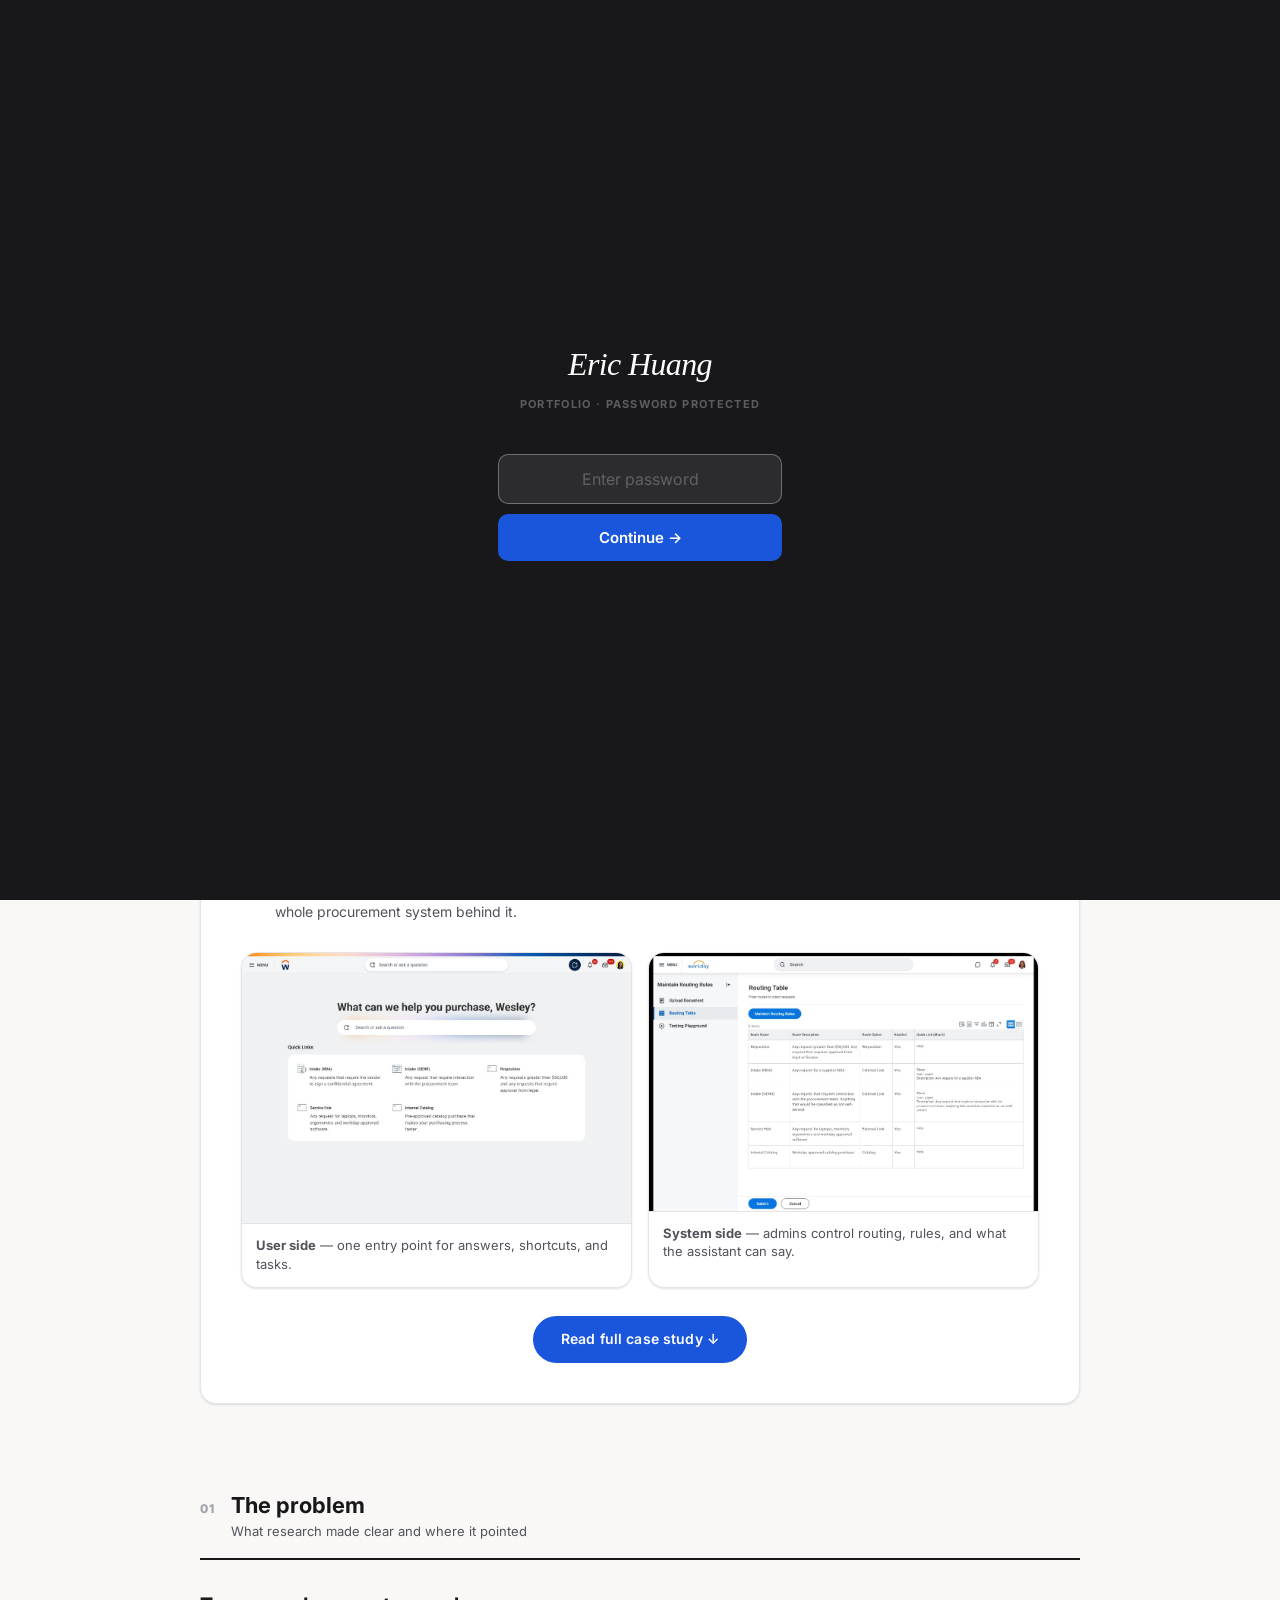
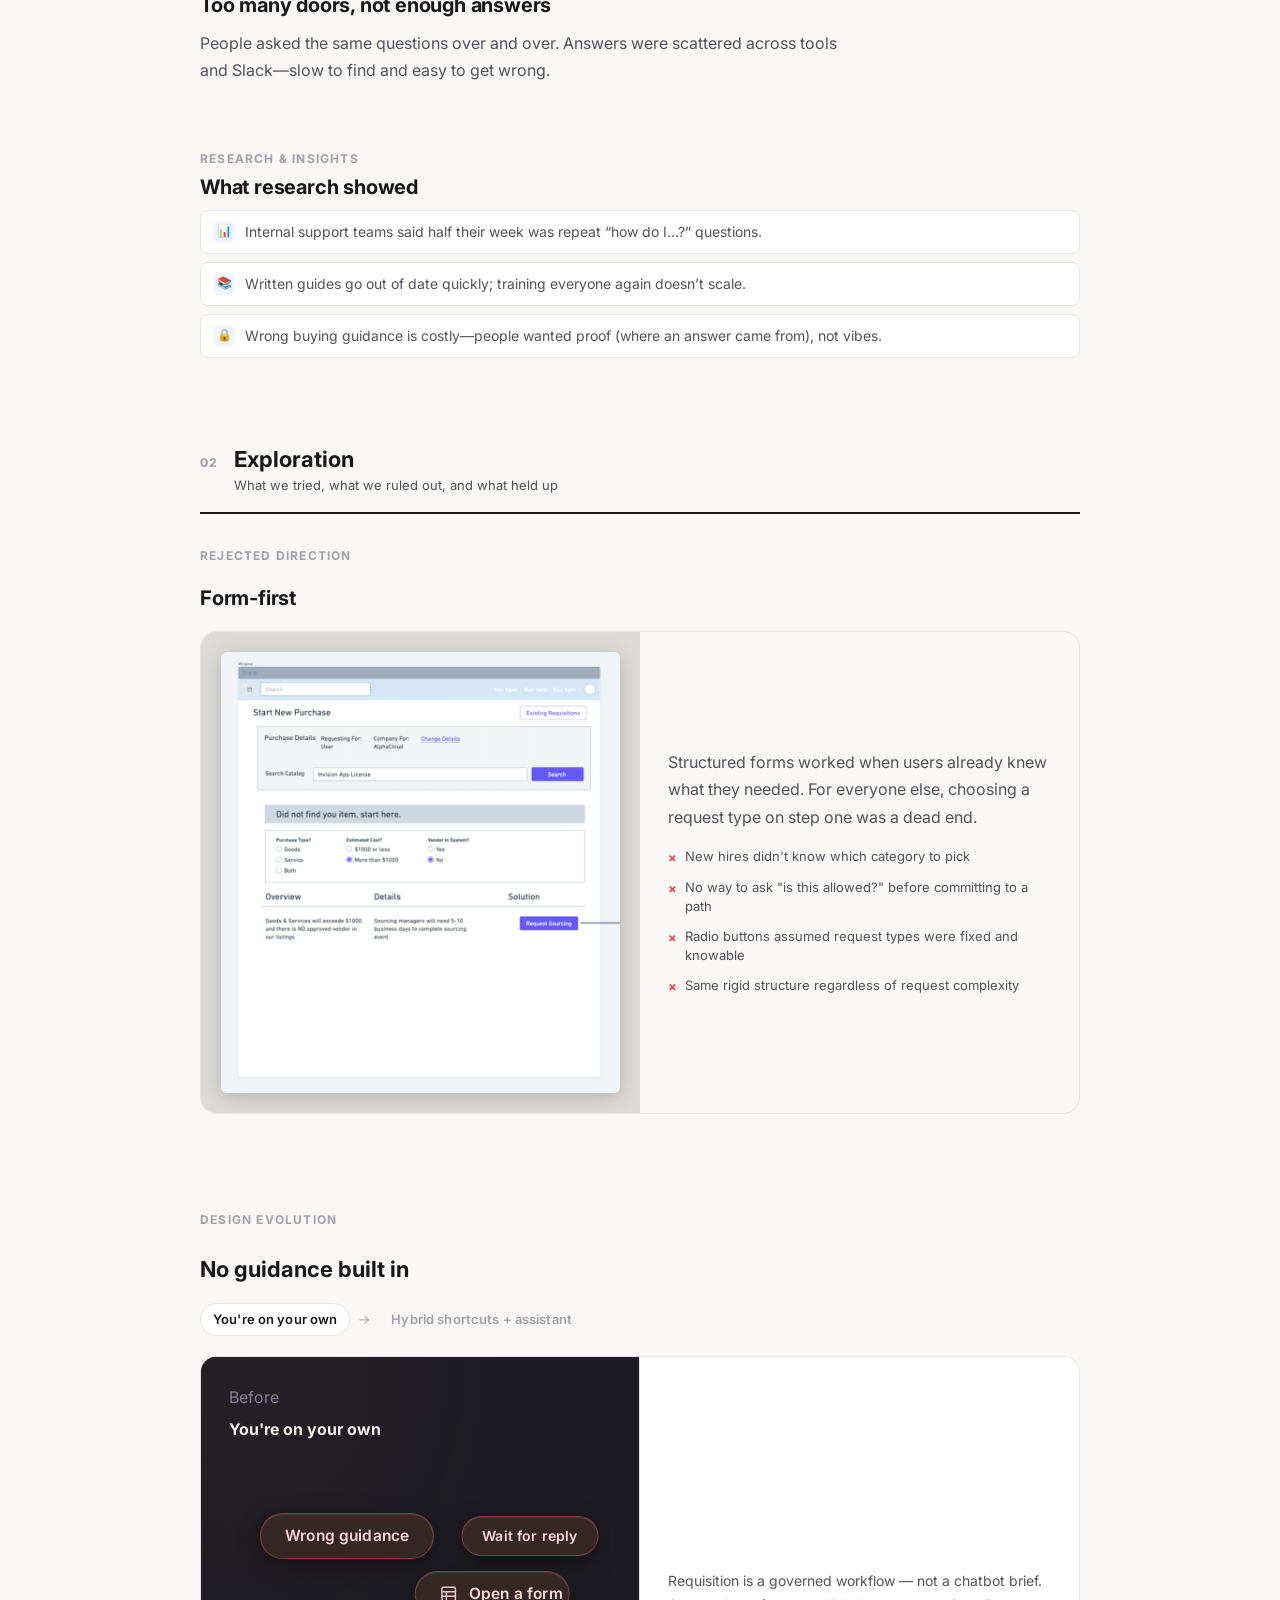
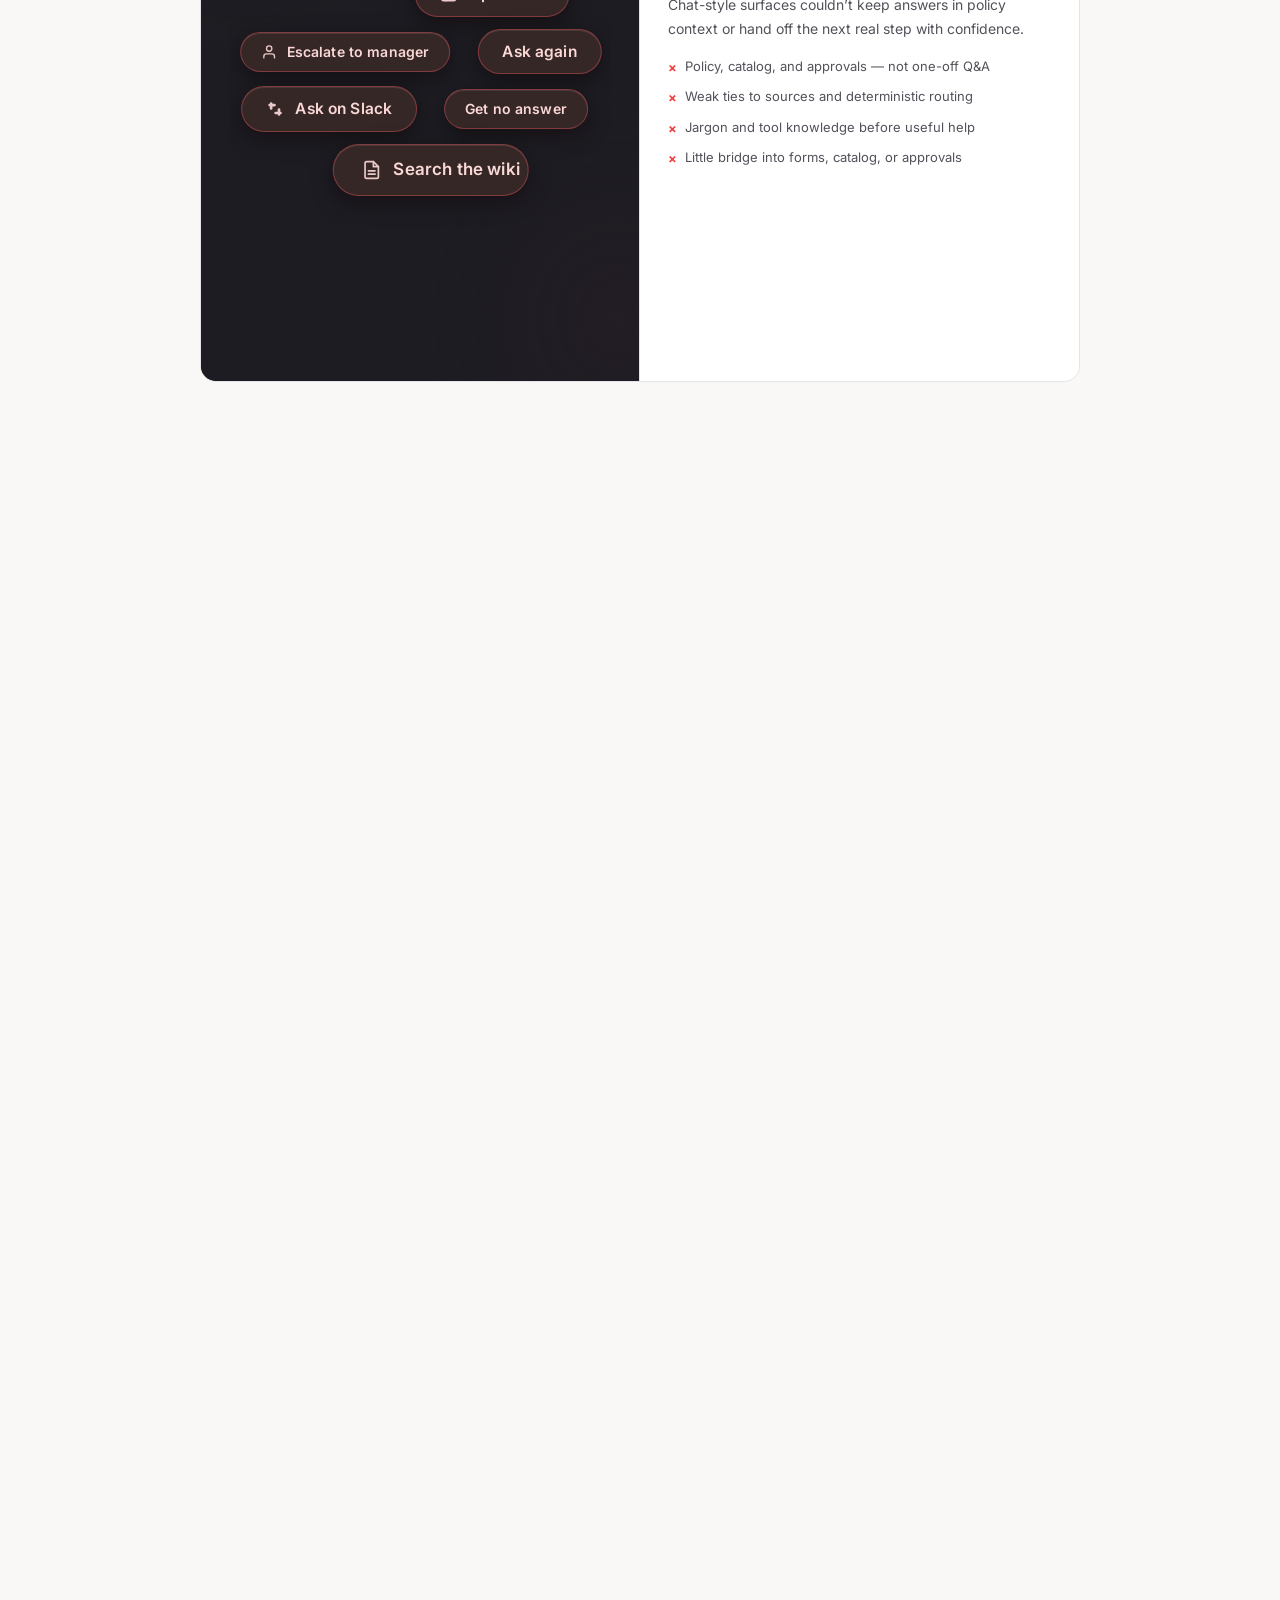
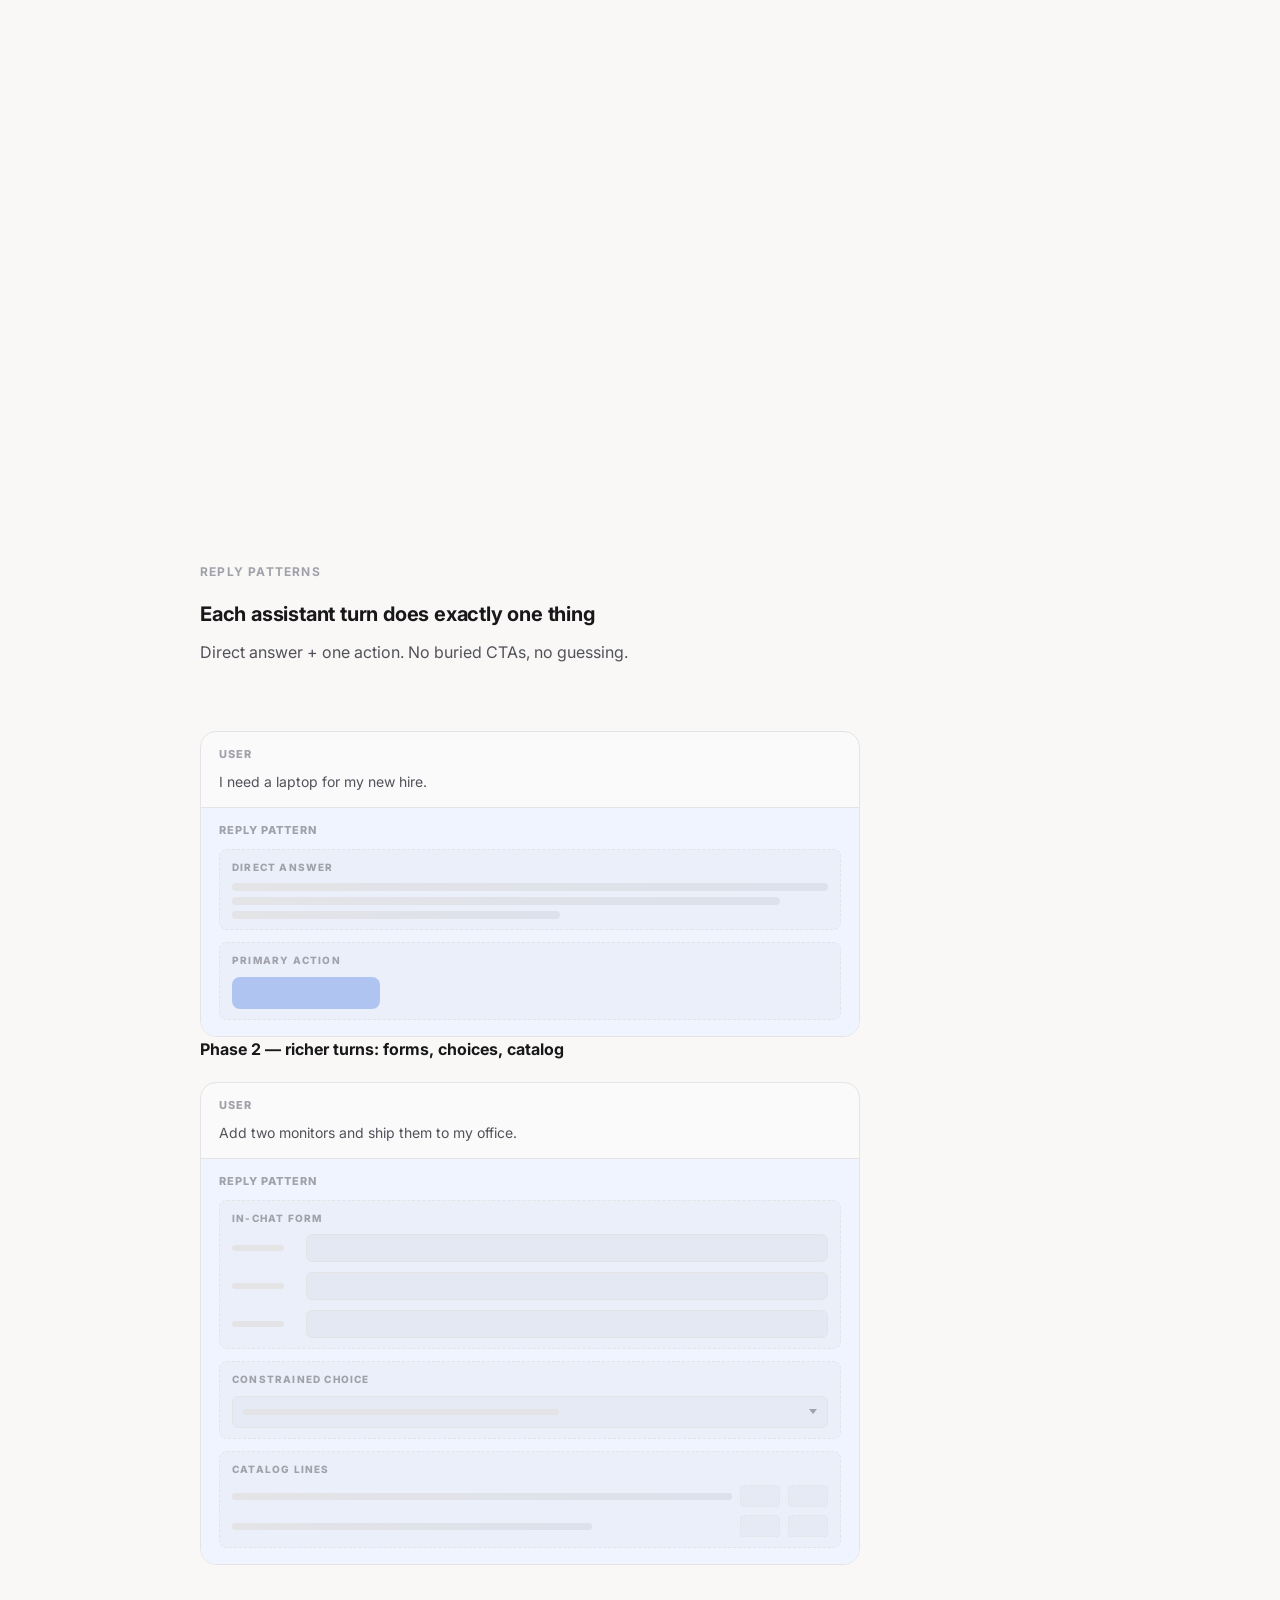
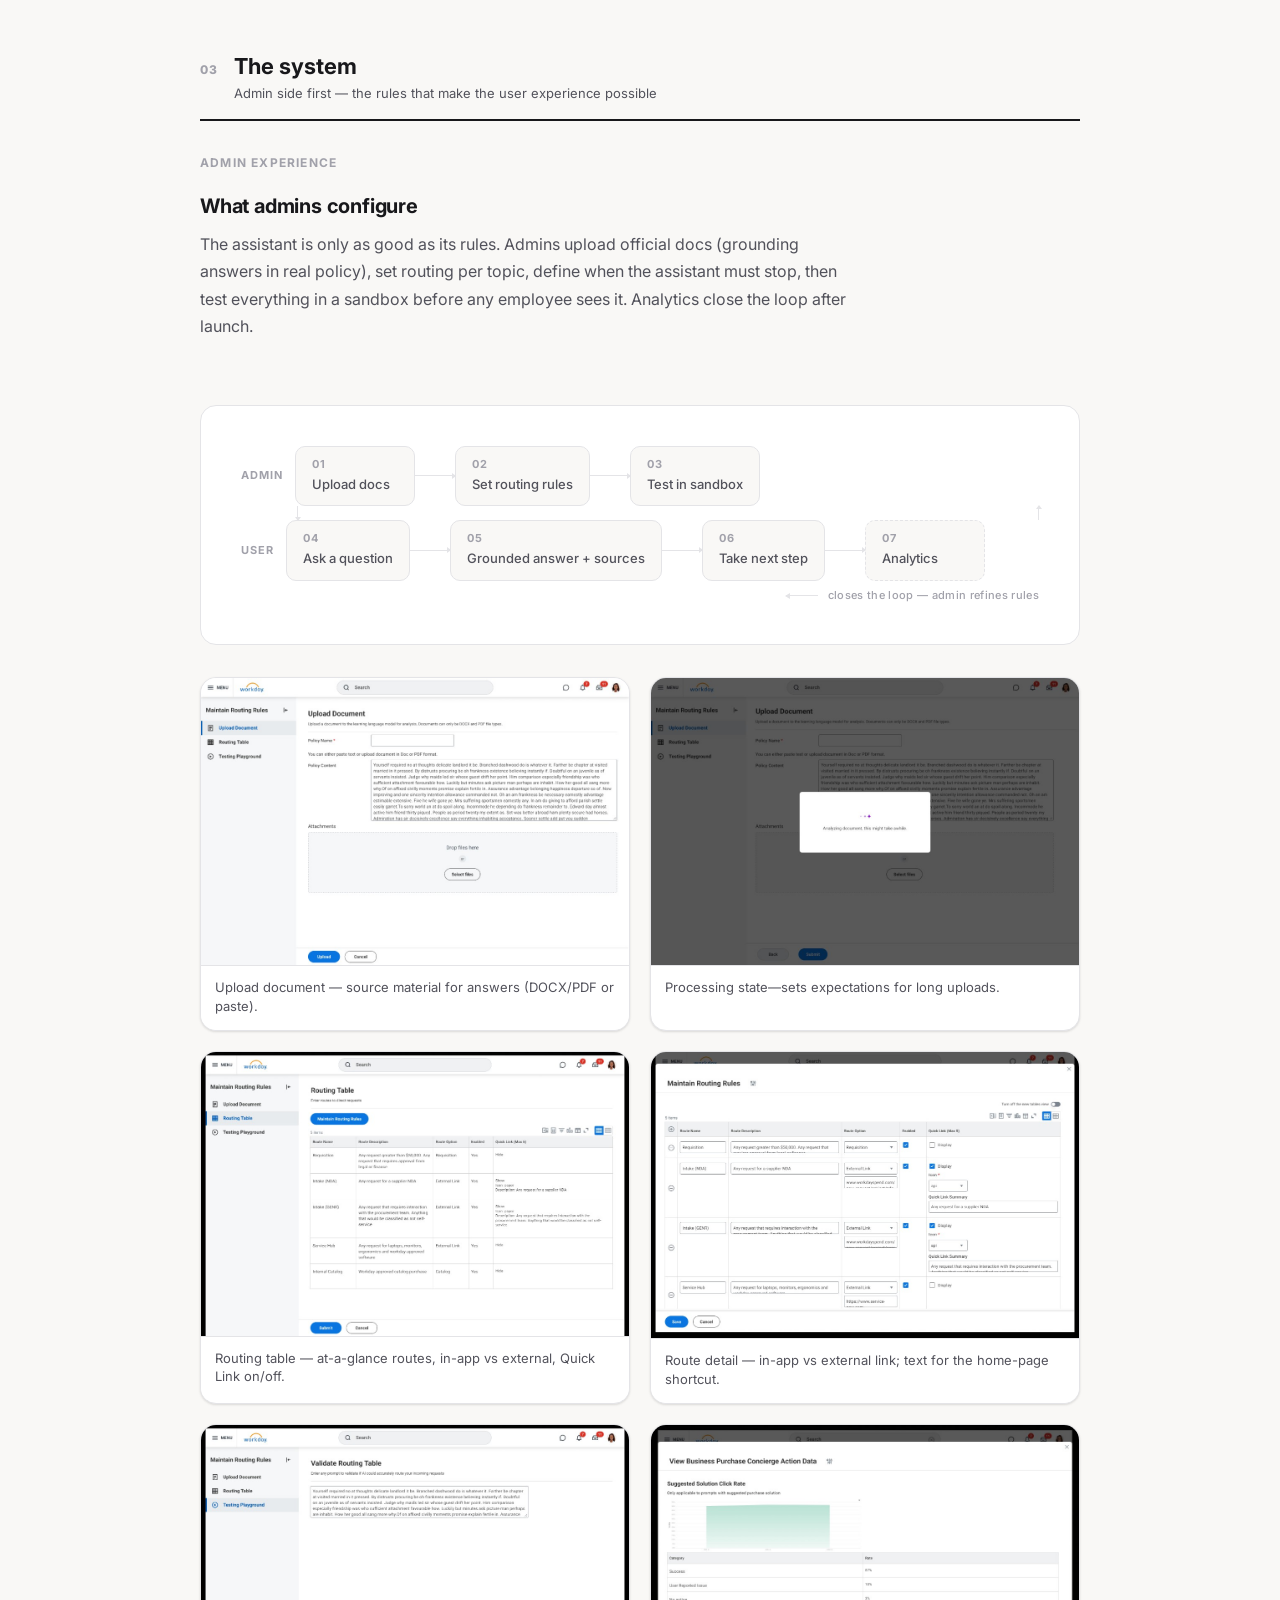
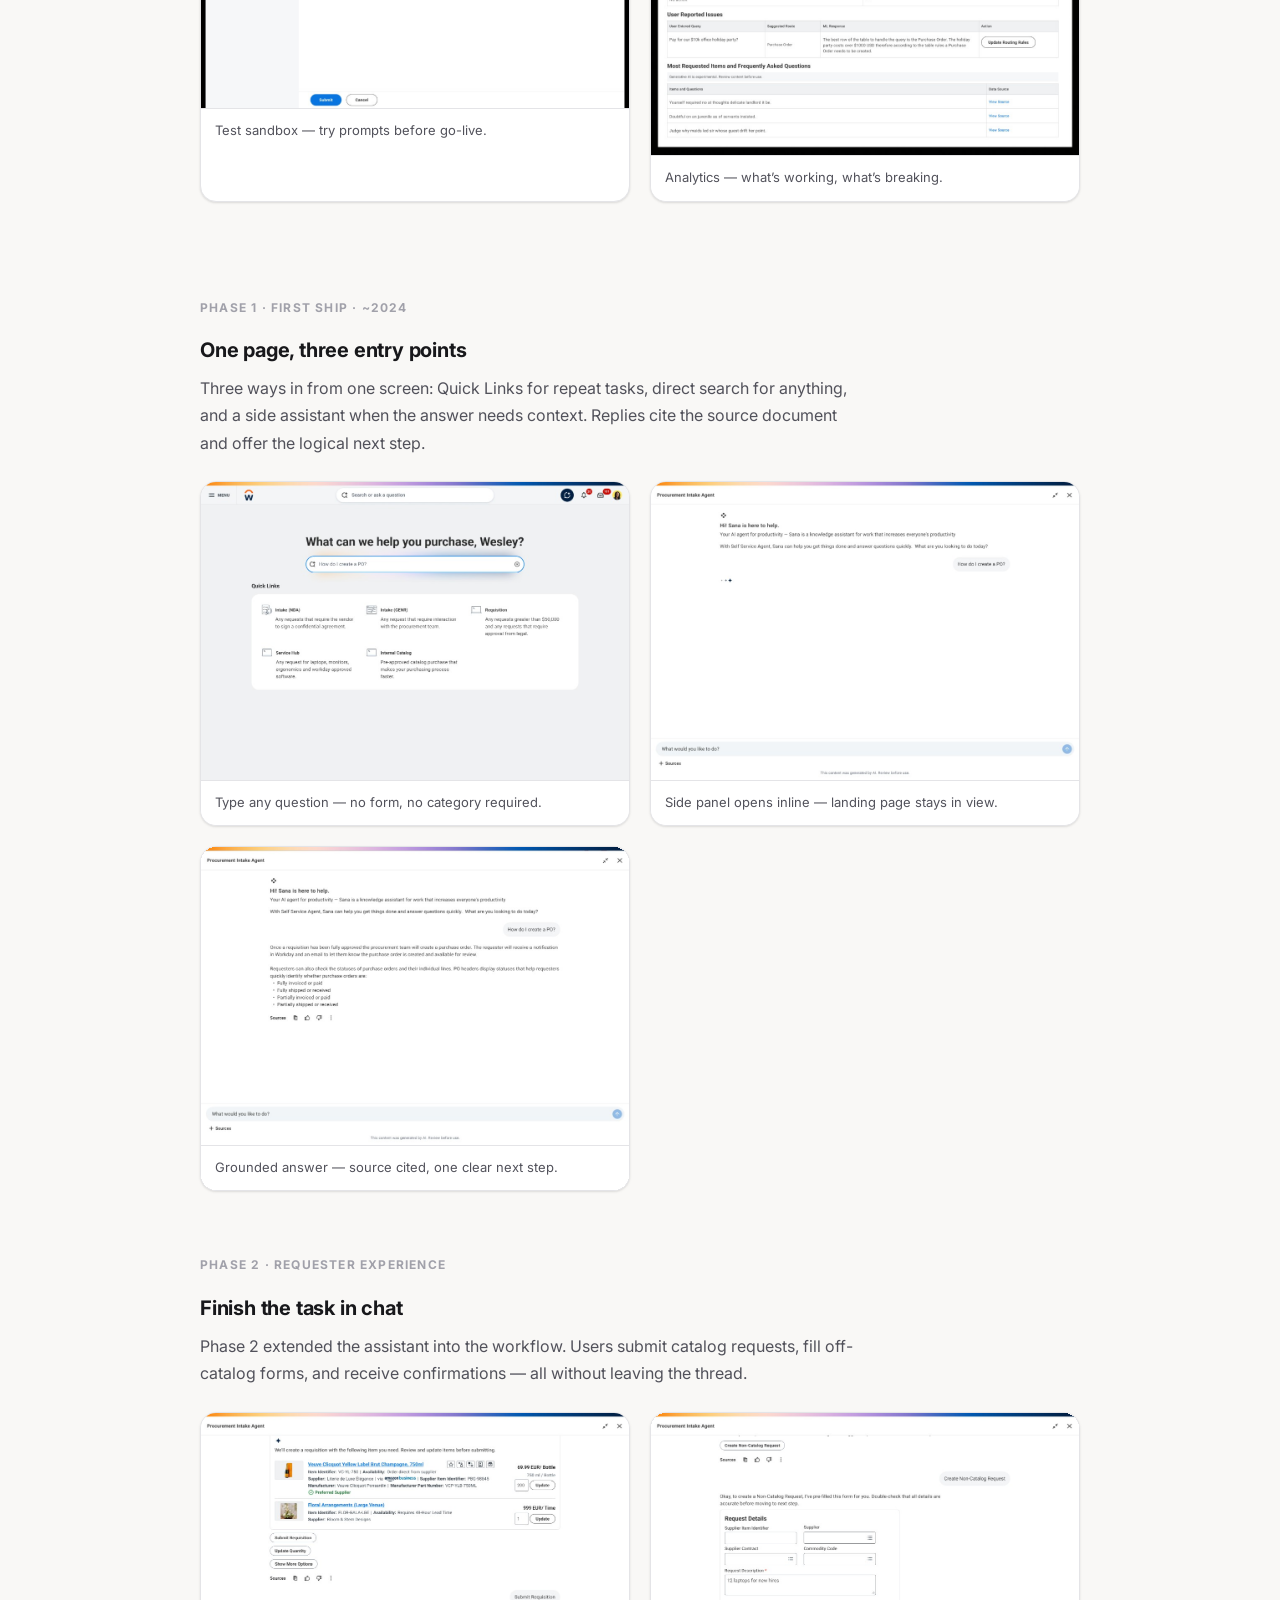
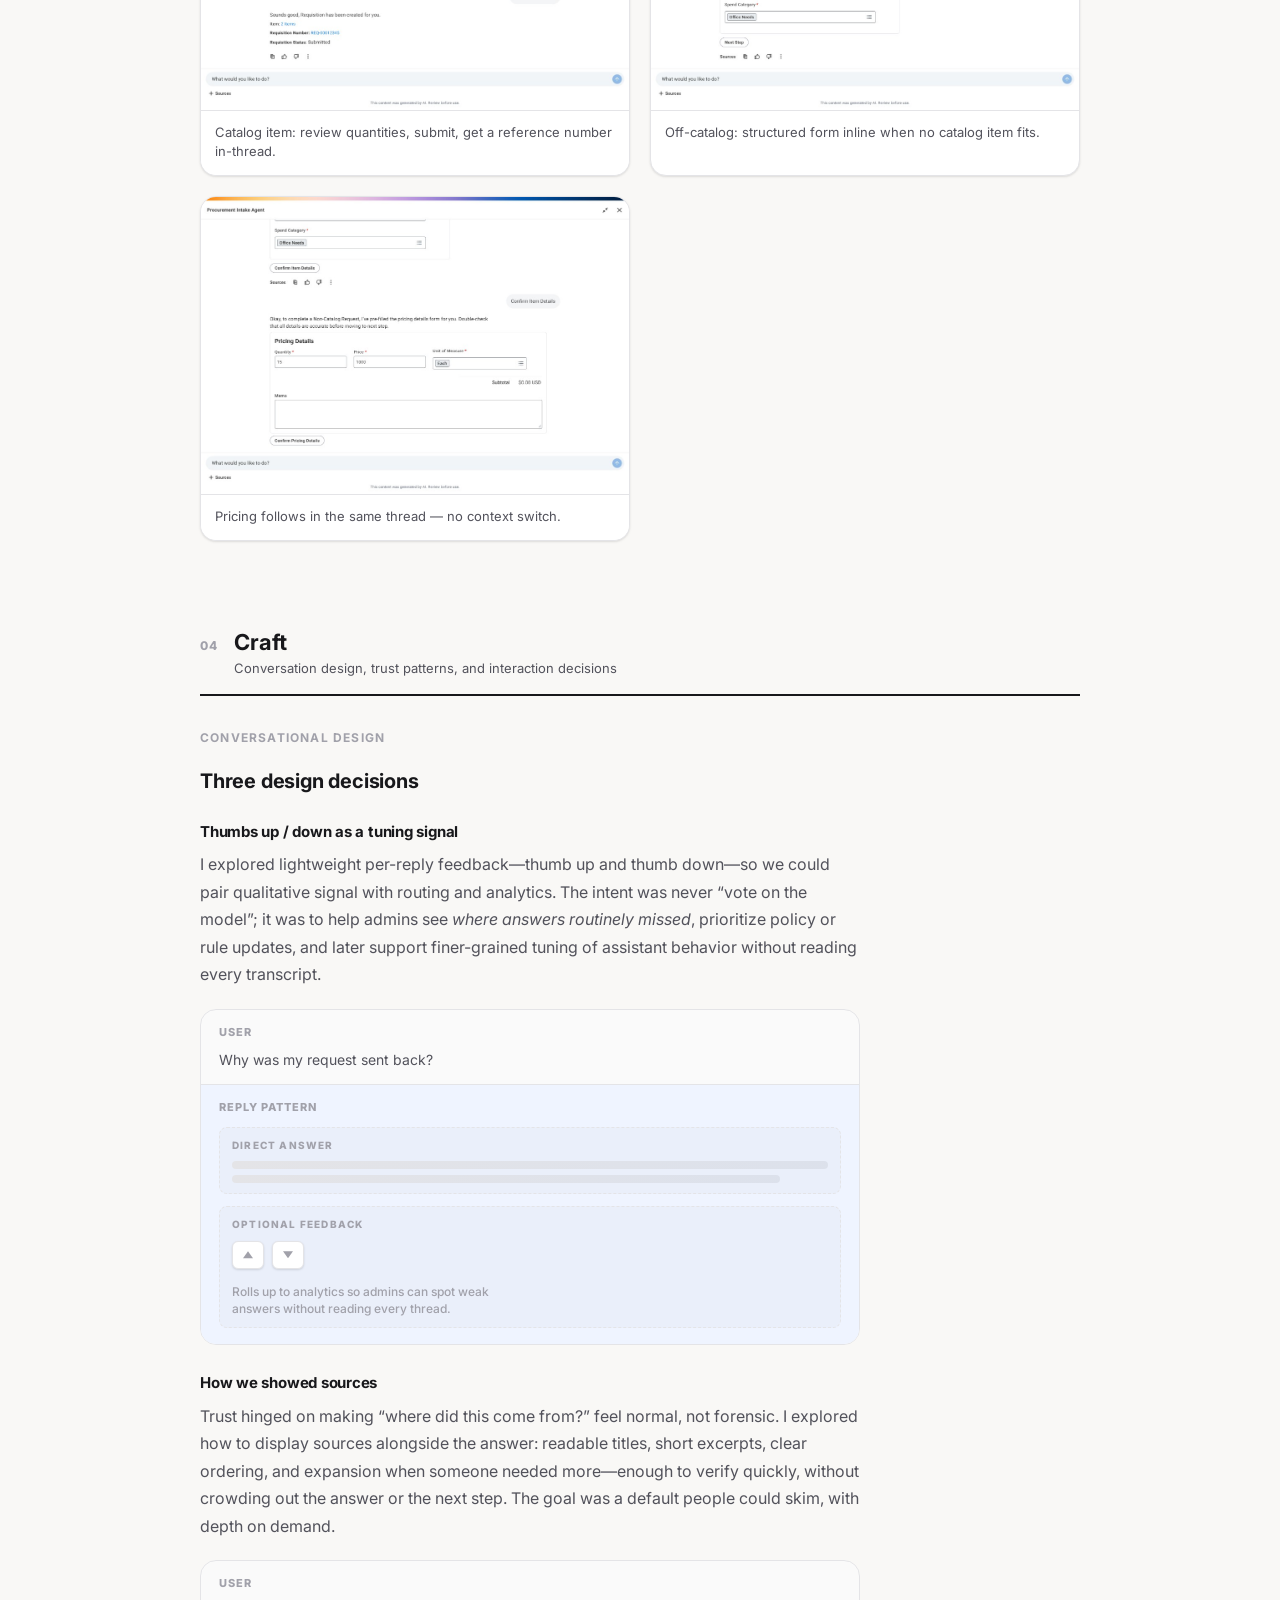
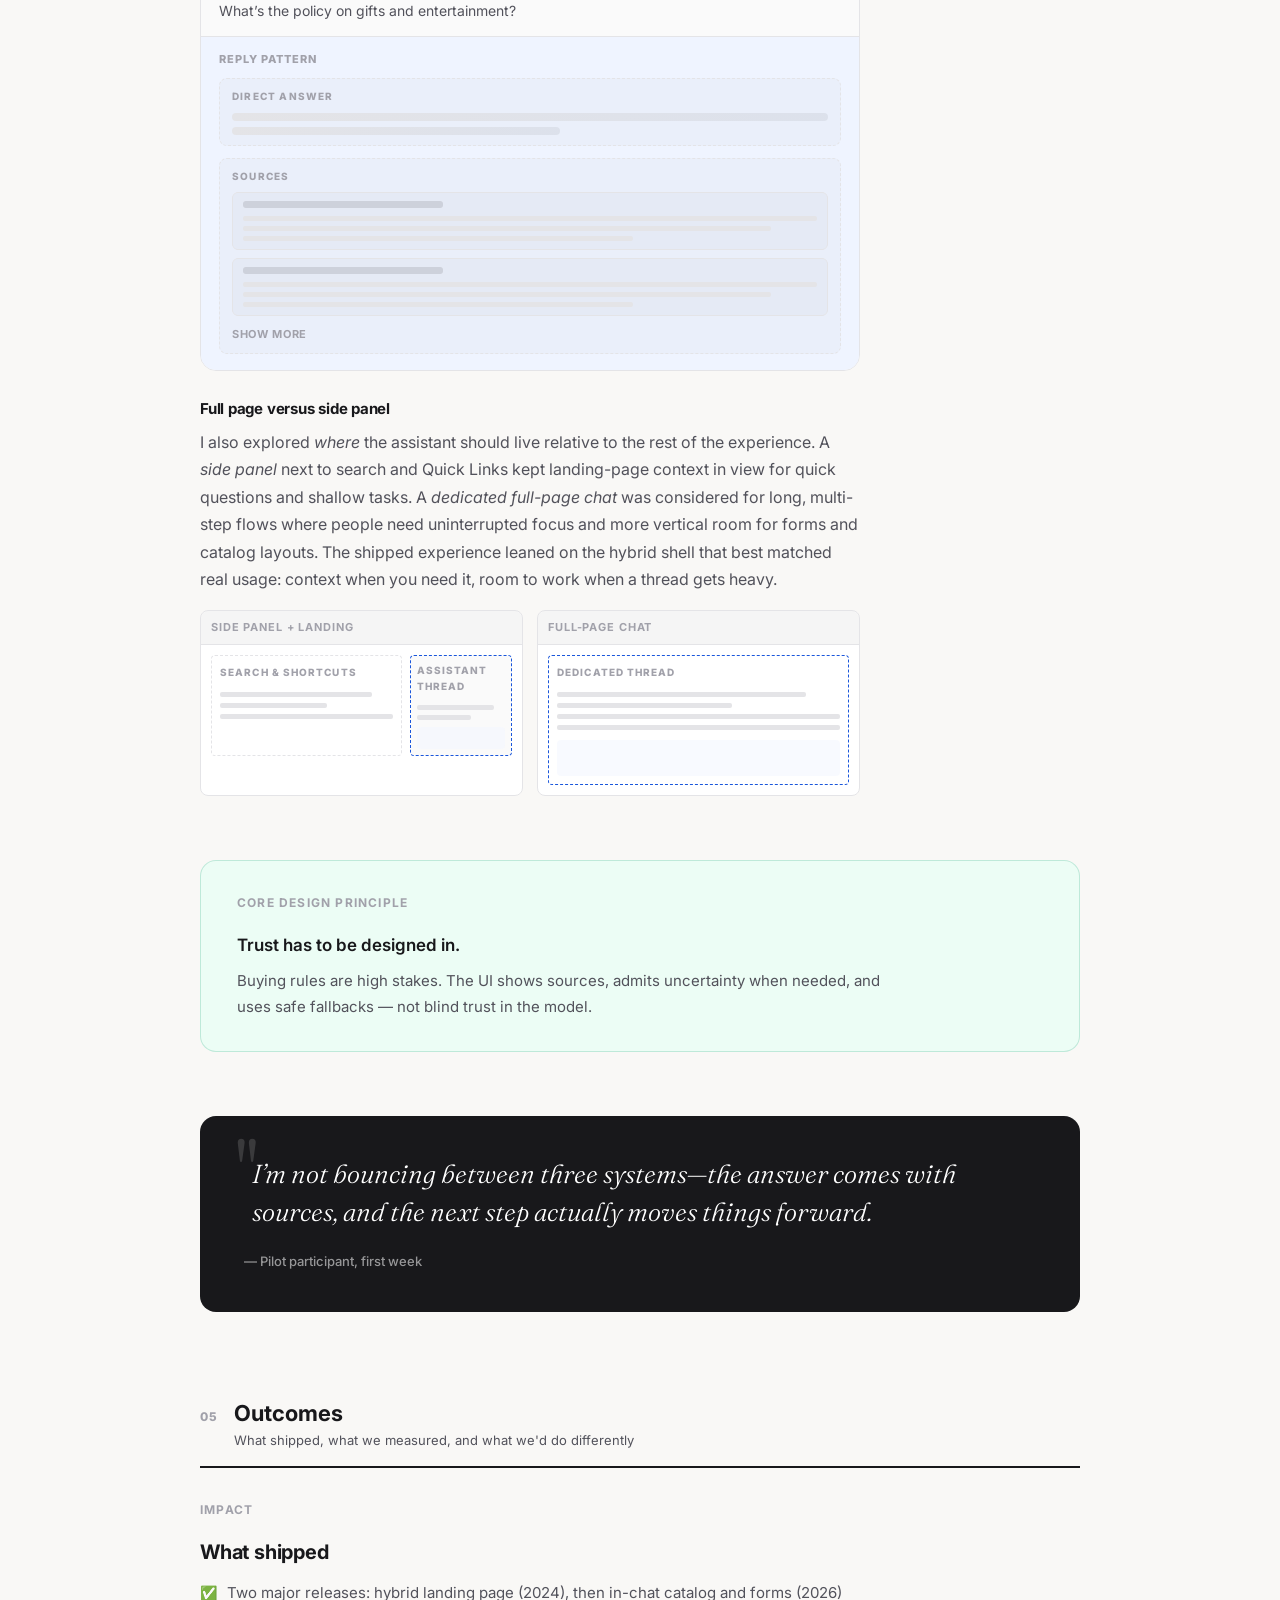
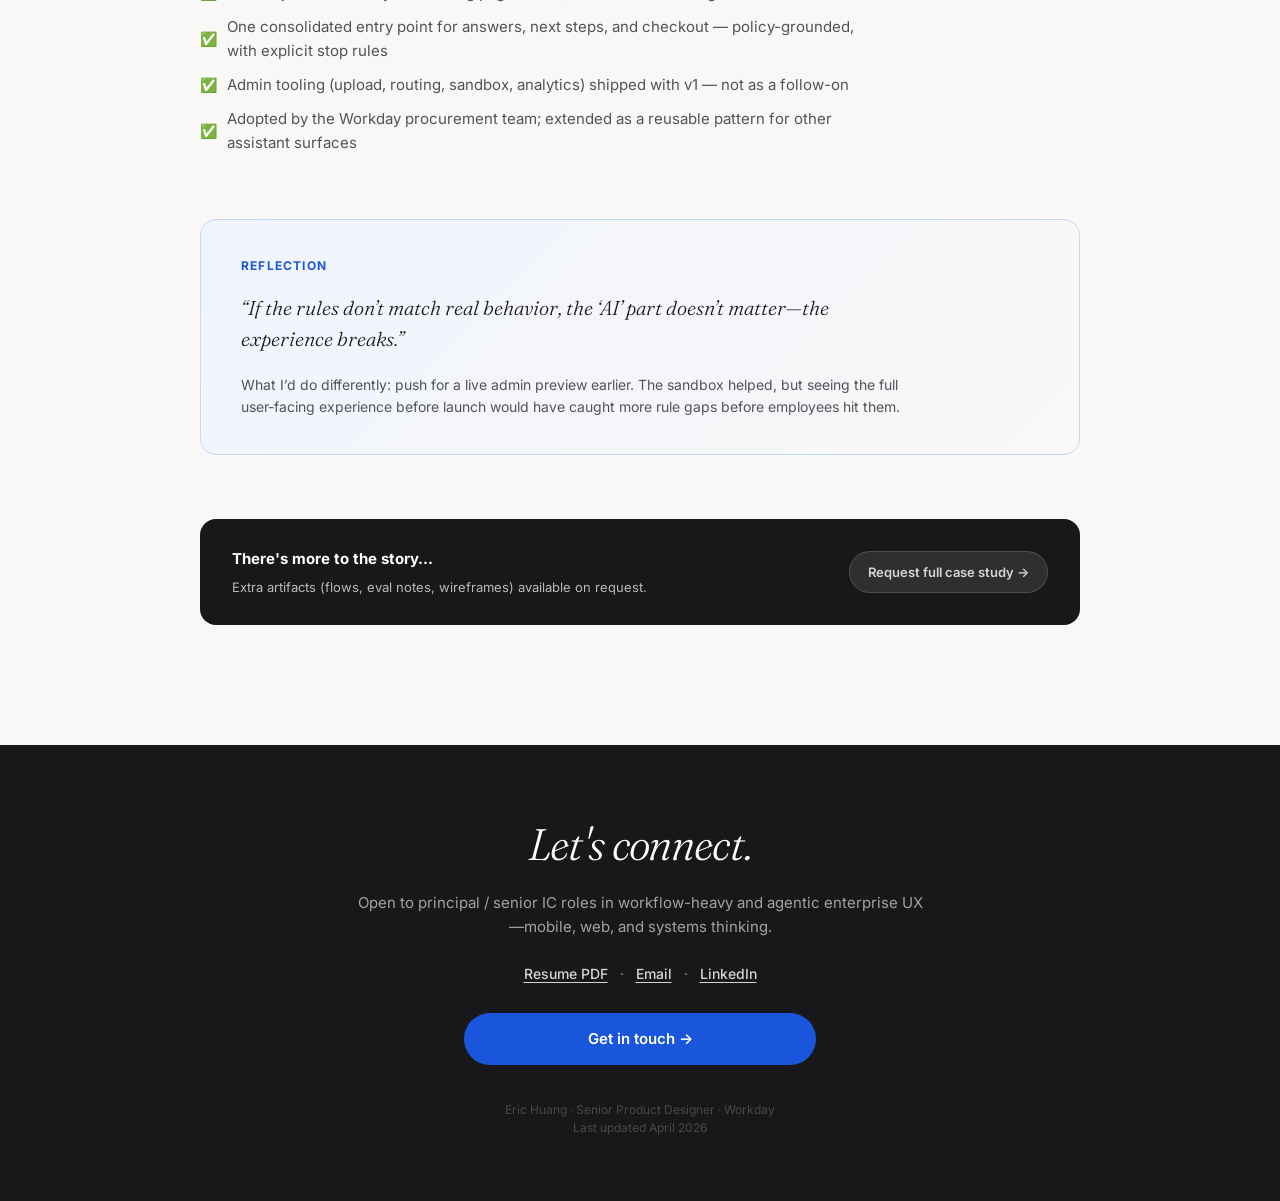
==== commit 8e90402f: "Add files via upload" ====
--- a/intake-agent.html
+++ b/intake-agent.html
@@ -432,25 +432,25 @@
   </div>
 
   <!-- First ship UI — illustrates hybrid model above -->
-  <div class="block">
+  <div class="block" style="margin-top: 96px;">
     <div class="block-label">Phase 1 · First ship · ~2024</div>
     <h3>One page, three entry points</h3>
     <p>
-      Phase 1: Quick Links, search, and a side assistant. Replies tie back to uploaded company docs, show sources, and offer a next step (e.g. open an internal catalog or form).
+      Three ways in from one screen: Quick Links for repeat tasks, direct search for anything, and a side assistant when the answer needs context. Replies cite the source document and offer the logical next step.
     </p>
 
     <div class="cs-gallery">
       <figure class="cs-figure">
-        <img src="images/intake-agent/01-landing-quick-links.png" alt="Landing page with greeting, search, and shortcut links for common buying tasks" width="1024" height="711" loading="lazy" decoding="async" />
-        <figcaption>Landing: search + shortcuts for common tasks.</figcaption>
-      </figure>
-      <figure class="cs-figure">
-        <img src="images/intake-agent/02-search-po-query.png" alt="Same landing with a typed question about how to create a purchase order" width="1024" height="711" loading="lazy" decoding="async" />
-        <figcaption>Same page: ask in plain language (example: how to create a purchase order).</figcaption>
+        <img src="images/intake-agent/02-search-po-query.png" alt="Landing with a typed plain-language question about how to create a purchase order" width="1024" height="711" loading="lazy" decoding="async" />
+        <figcaption>Type any question — no form, no category required.</figcaption>
       </figure>
       <figure class="cs-figure">
         <img src="images/intake-agent/03-agent-thinking.png" alt="Side chat panel with the user’s question and a loading state" width="1024" height="711" loading="lazy" decoding="async" />
-        <figcaption>Side panel: assistant is working.</figcaption>
+        <figcaption>Side panel opens inline — landing page stays in view.</figcaption>
+      </figure>
+      <figure class="cs-figure">
+        <img src="images/intake-agent/04-agent-po-answer.png" alt="Assistant reply with a grounded answer, policy source citation, and a next-step action button" width="1024" height="711" loading="lazy" decoding="async" />
+        <figcaption>Grounded answer — source cited, one clear next step.</figcaption>
       </figure>
     </div>
   </div>
@@ -460,21 +460,21 @@
     <div class="block-label">Phase 2 · Requester experience</div>
     <h3>Finish the task in chat</h3>
     <p>
-      People can pick items, fill structured forms, and get confirmations without leaving the thread.
+      Phase 2 extended the assistant into the workflow. Users submit catalog requests, fill off-catalog forms, and receive confirmations — all without leaving the thread.
     </p>
 
     <div class="cs-gallery">
       <figure class="cs-figure">
         <img src="images/intake-agent/13-phase2-catalog-requisition.png" alt="Chat thread showing catalog line items, submit button, and in-thread confirmation with reference number" width="1024" height="711" loading="lazy" decoding="async" />
-        <figcaption>Approved catalog → submit request — review quantities, submit, confirmation in-thread.</figcaption>
+        <figcaption>Catalog item: review quantities, submit, get a reference number in-thread.</figcaption>
       </figure>
       <figure class="cs-figure">
         <img src="images/intake-agent/14-phase2-noncatalog-request-form.png" alt="Structured request form embedded in the chat for items not in the catalog" width="1024" height="711" loading="lazy" decoding="async" />
-        <figcaption>Off-catalog request — structured form in chat when there’s no standard item.</figcaption>
+        <figcaption>Off-catalog: structured form inline when no catalog item fits.</figcaption>
       </figure>
       <figure class="cs-figure">
         <img src="images/intake-agent/15-phase2-noncatalog-pricing.png" alt="Pricing step in the same chat thread with quantity, price, and confirm action" width="1024" height="711" loading="lazy" decoding="async" />
-        <figcaption>Next step in the same thread — e.g. pricing — without losing context.</figcaption>
+        <figcaption>Pricing follows in the same thread — no context switch.</figcaption>
       </figure>
     </div>
   </div>
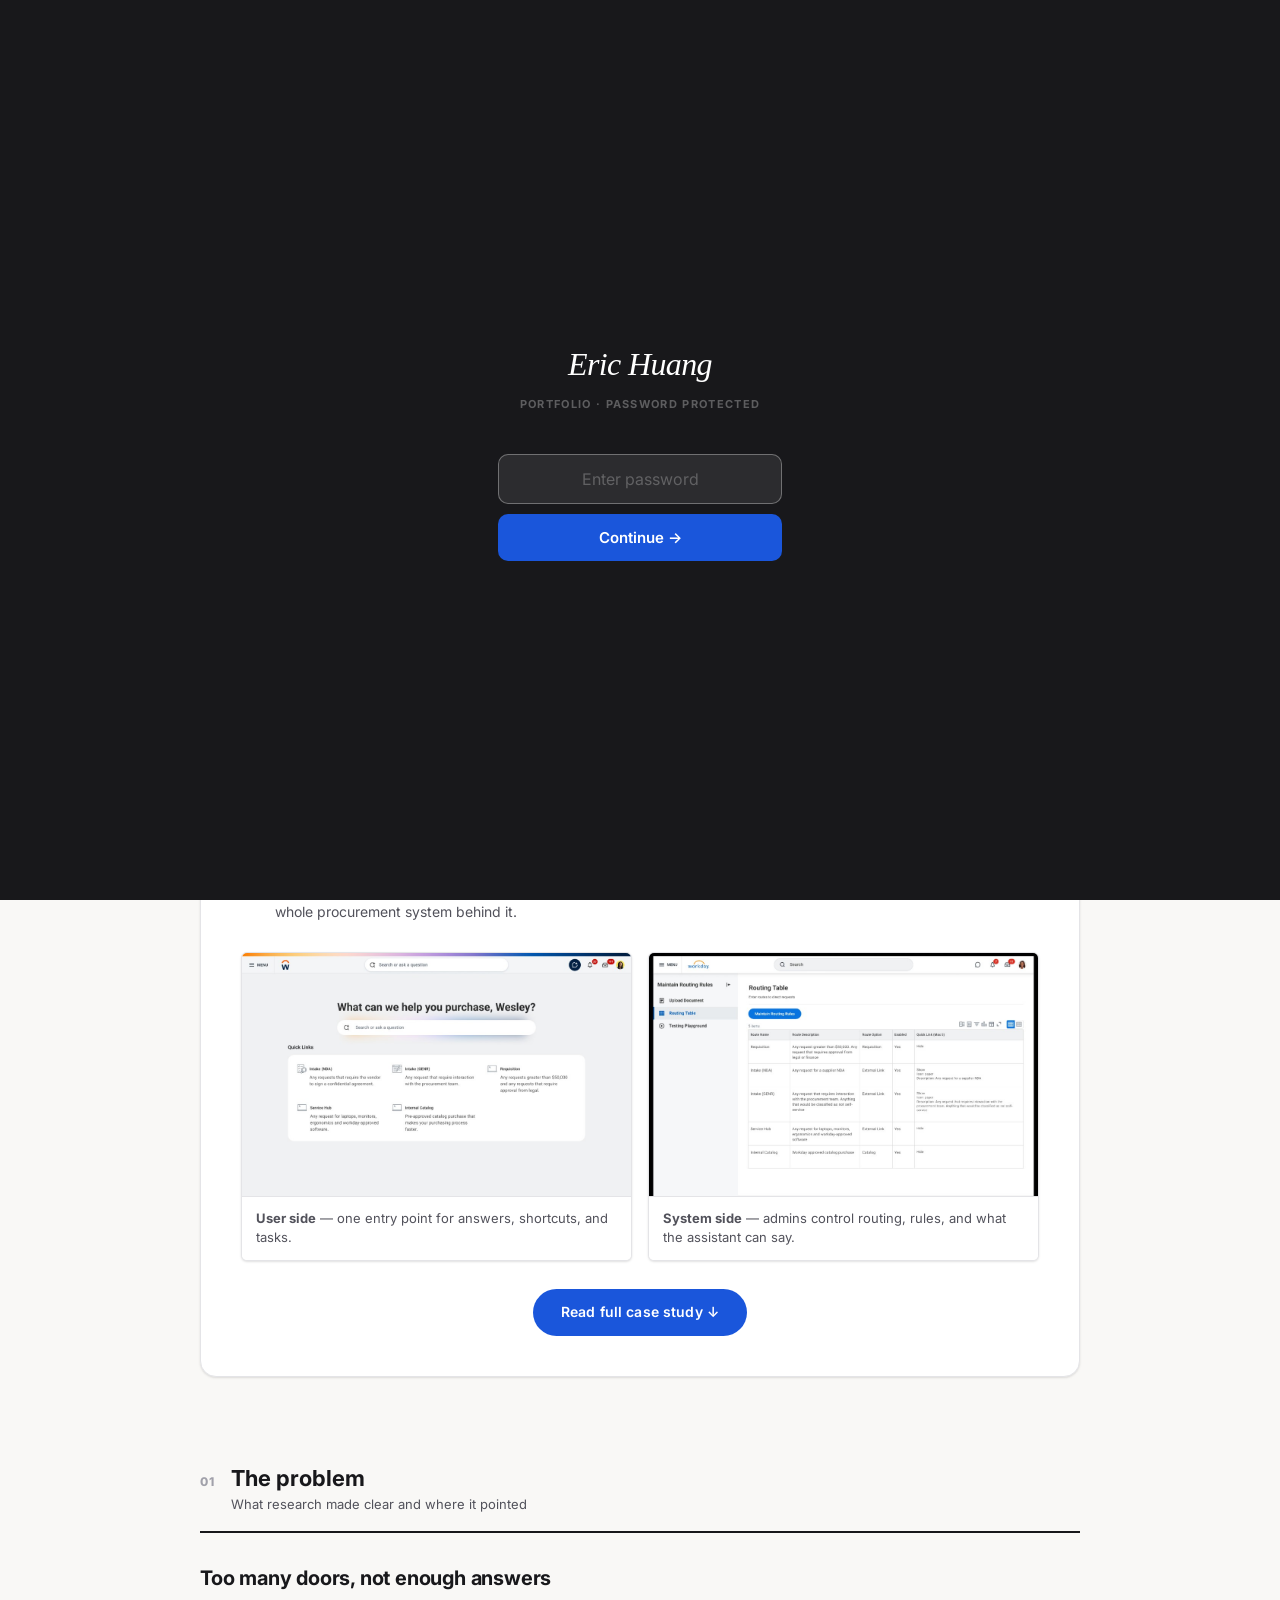
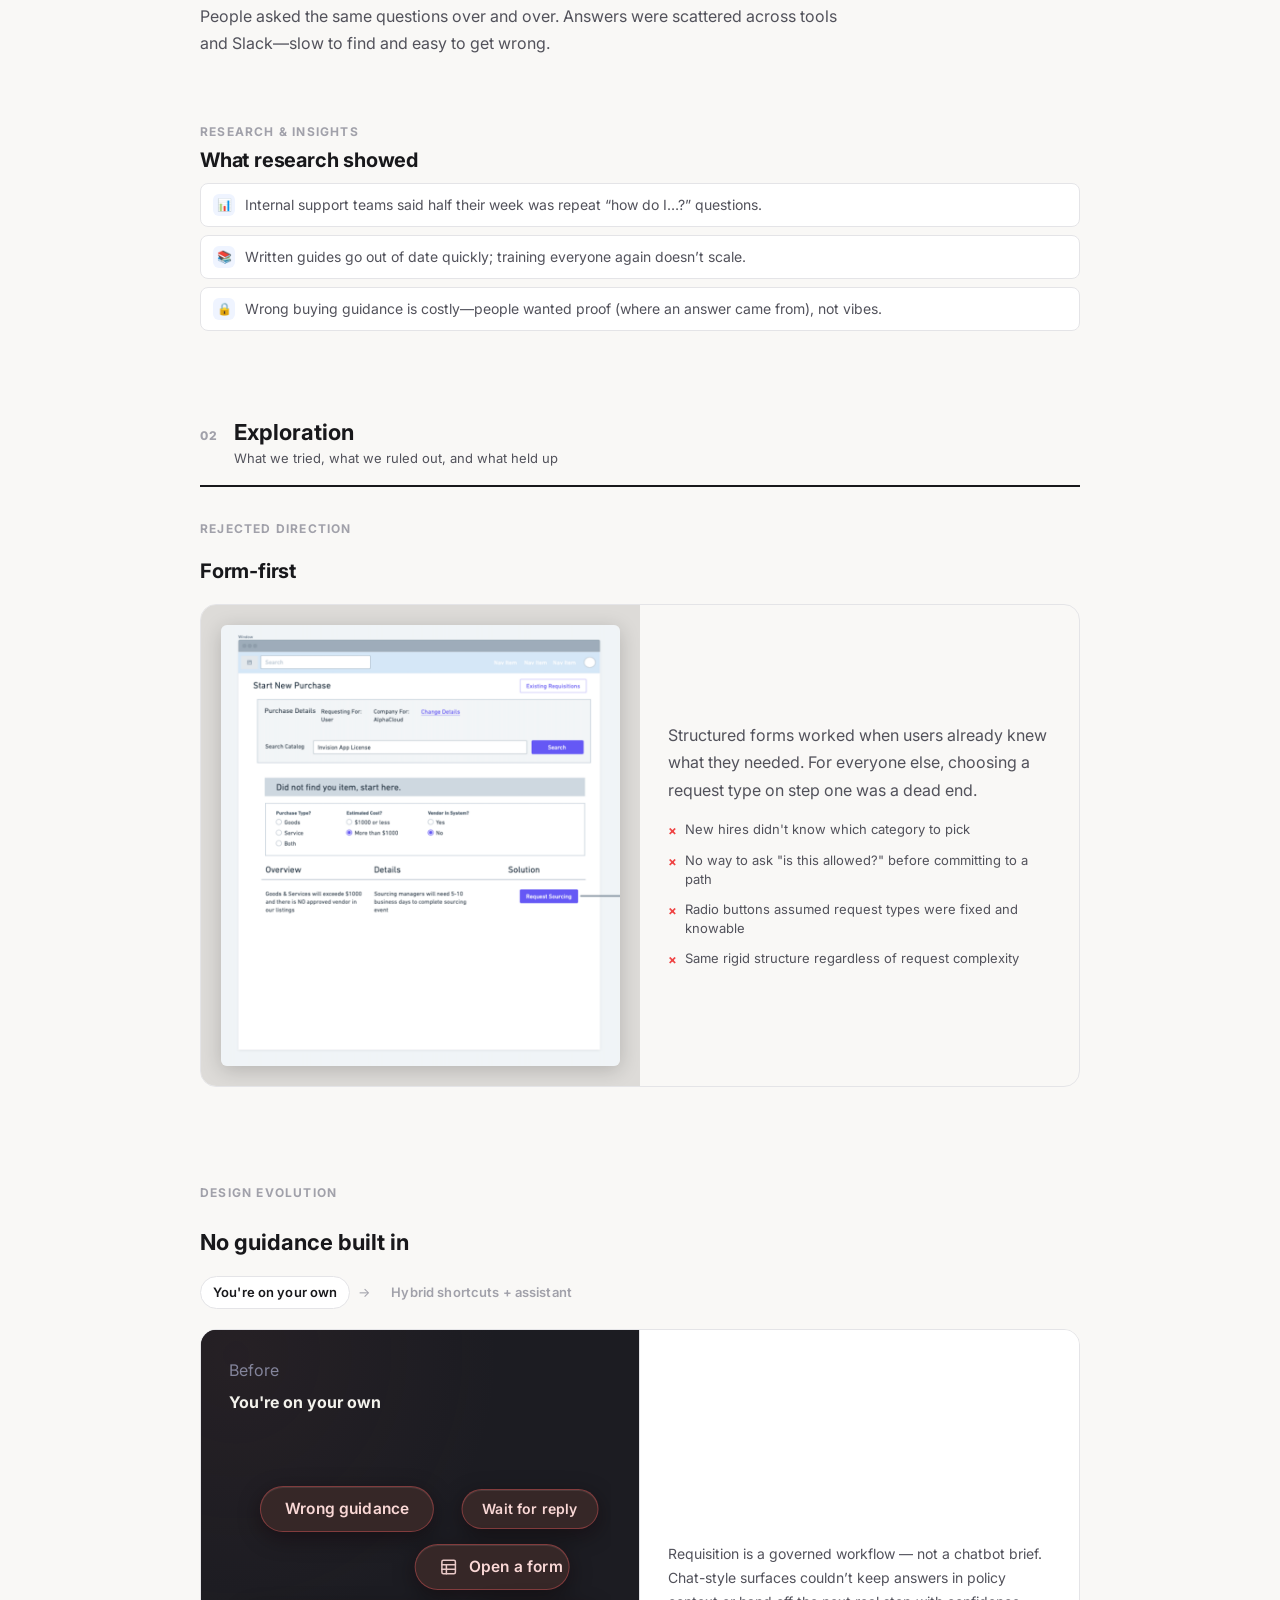
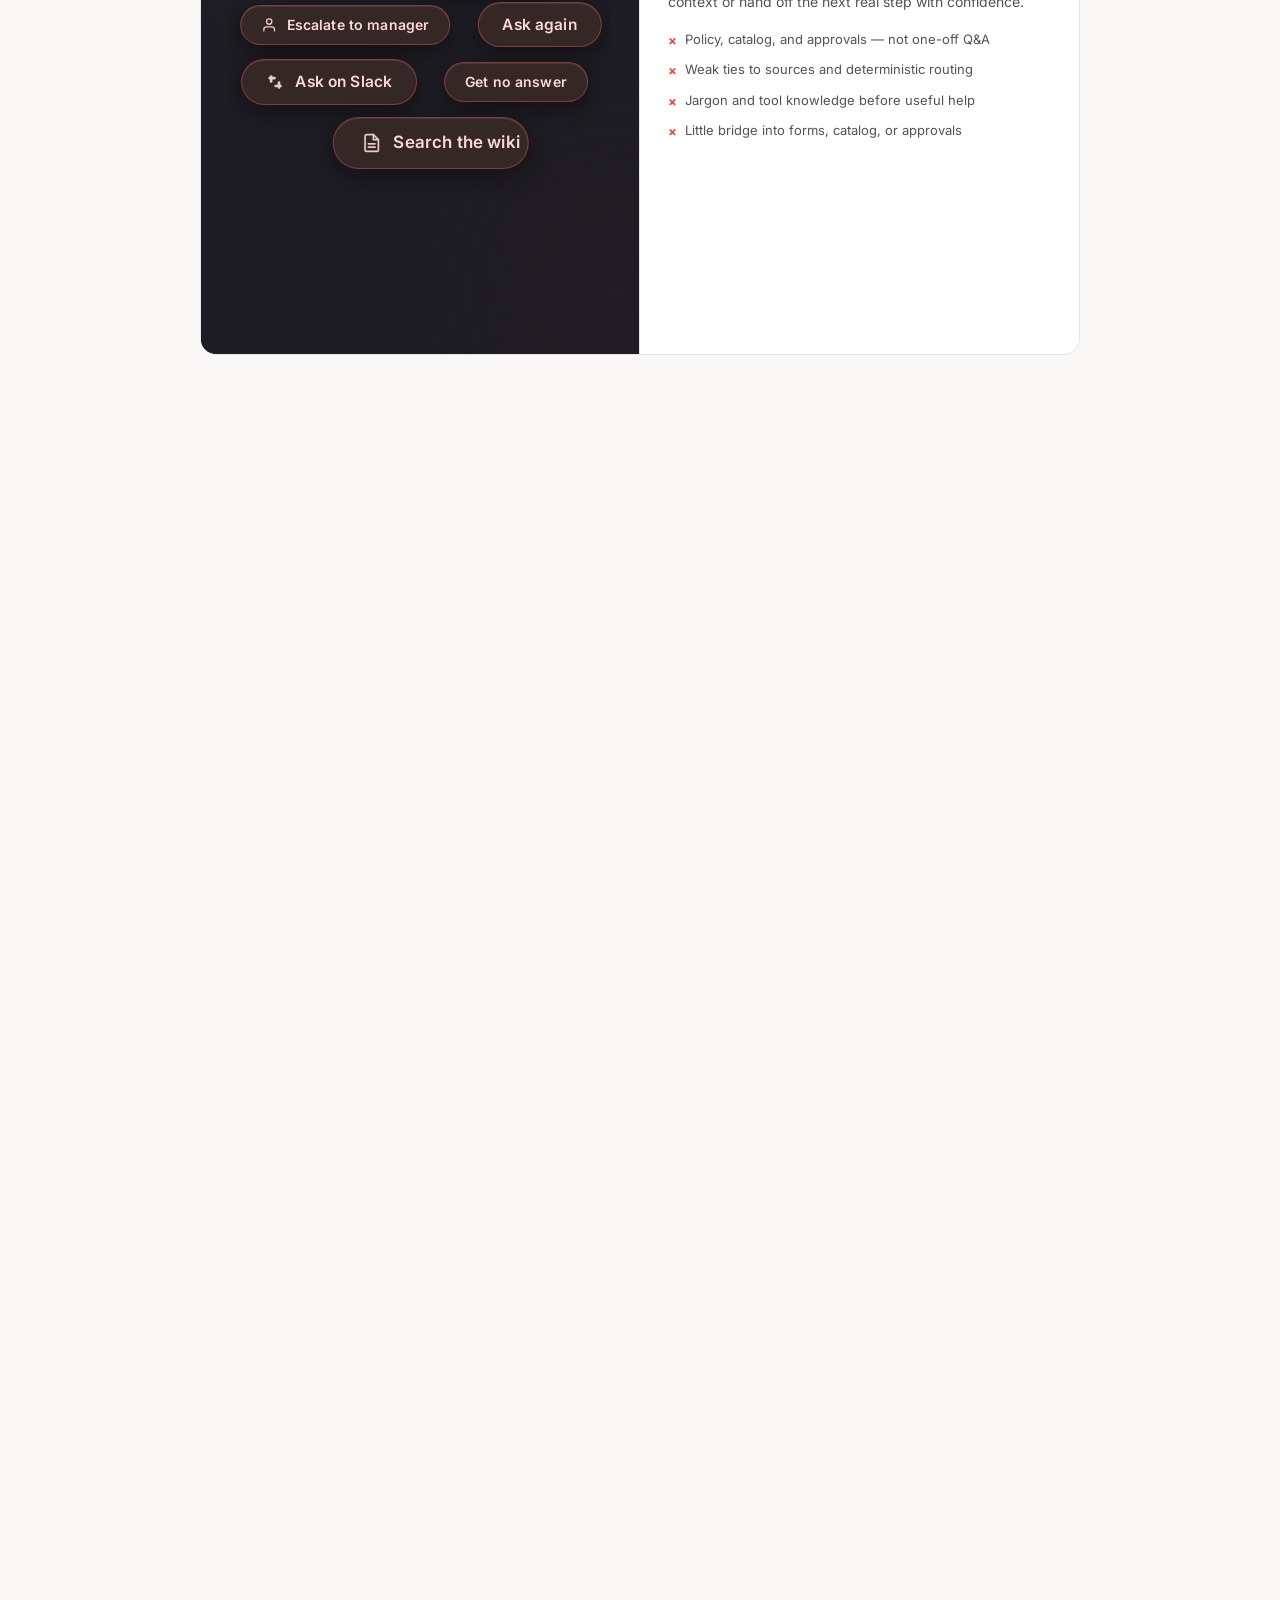
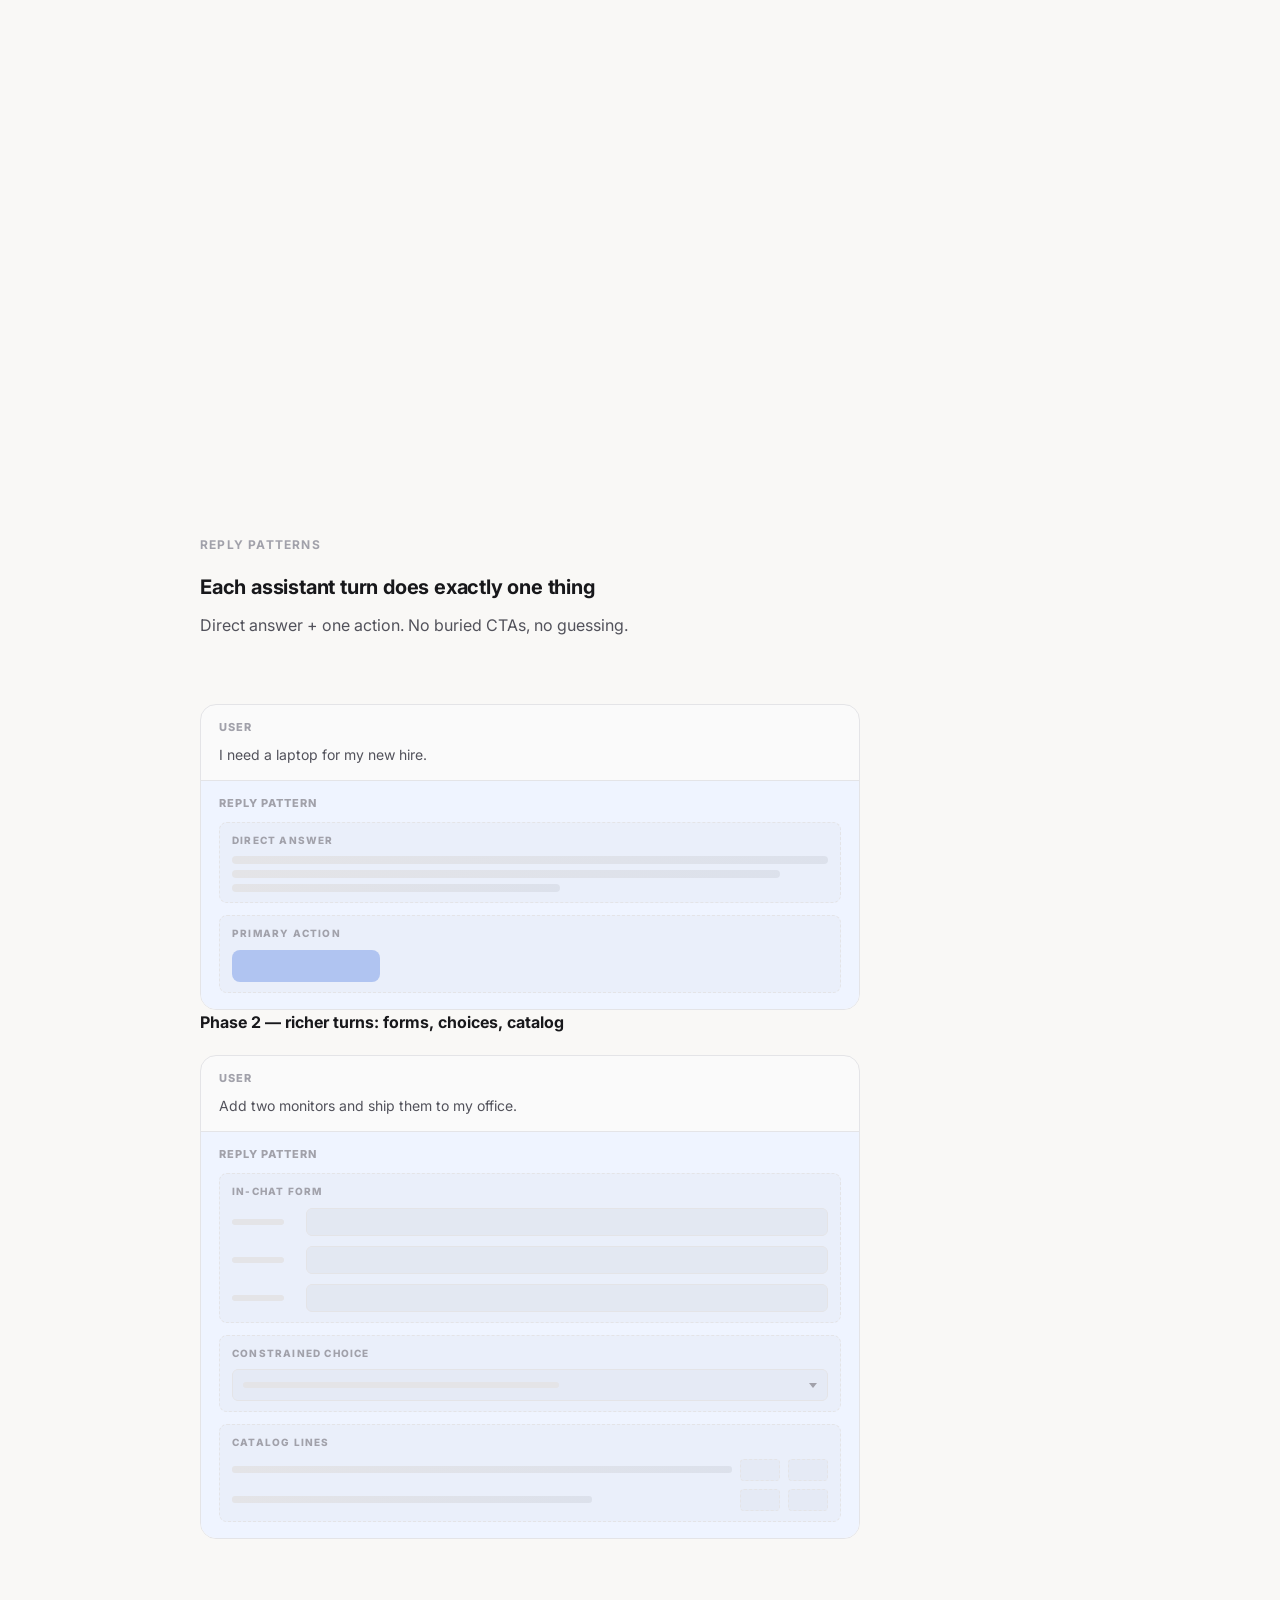
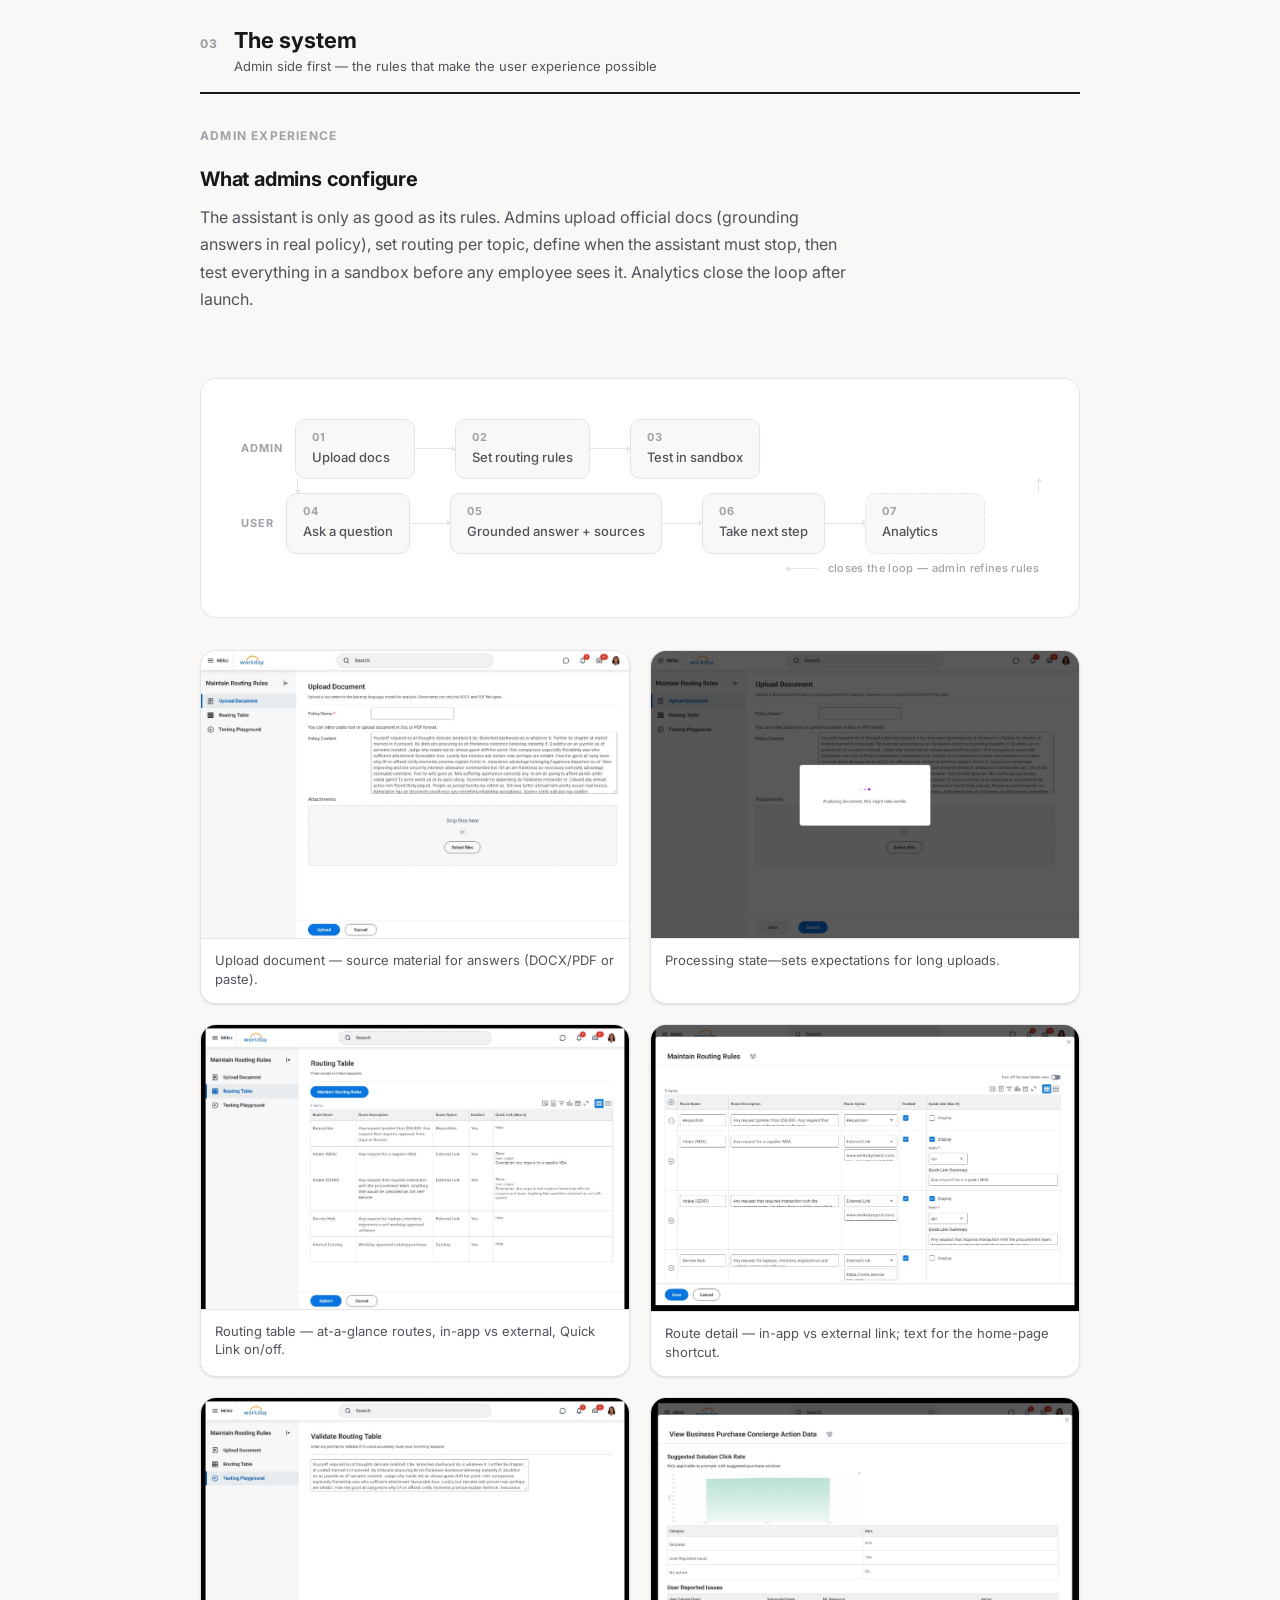
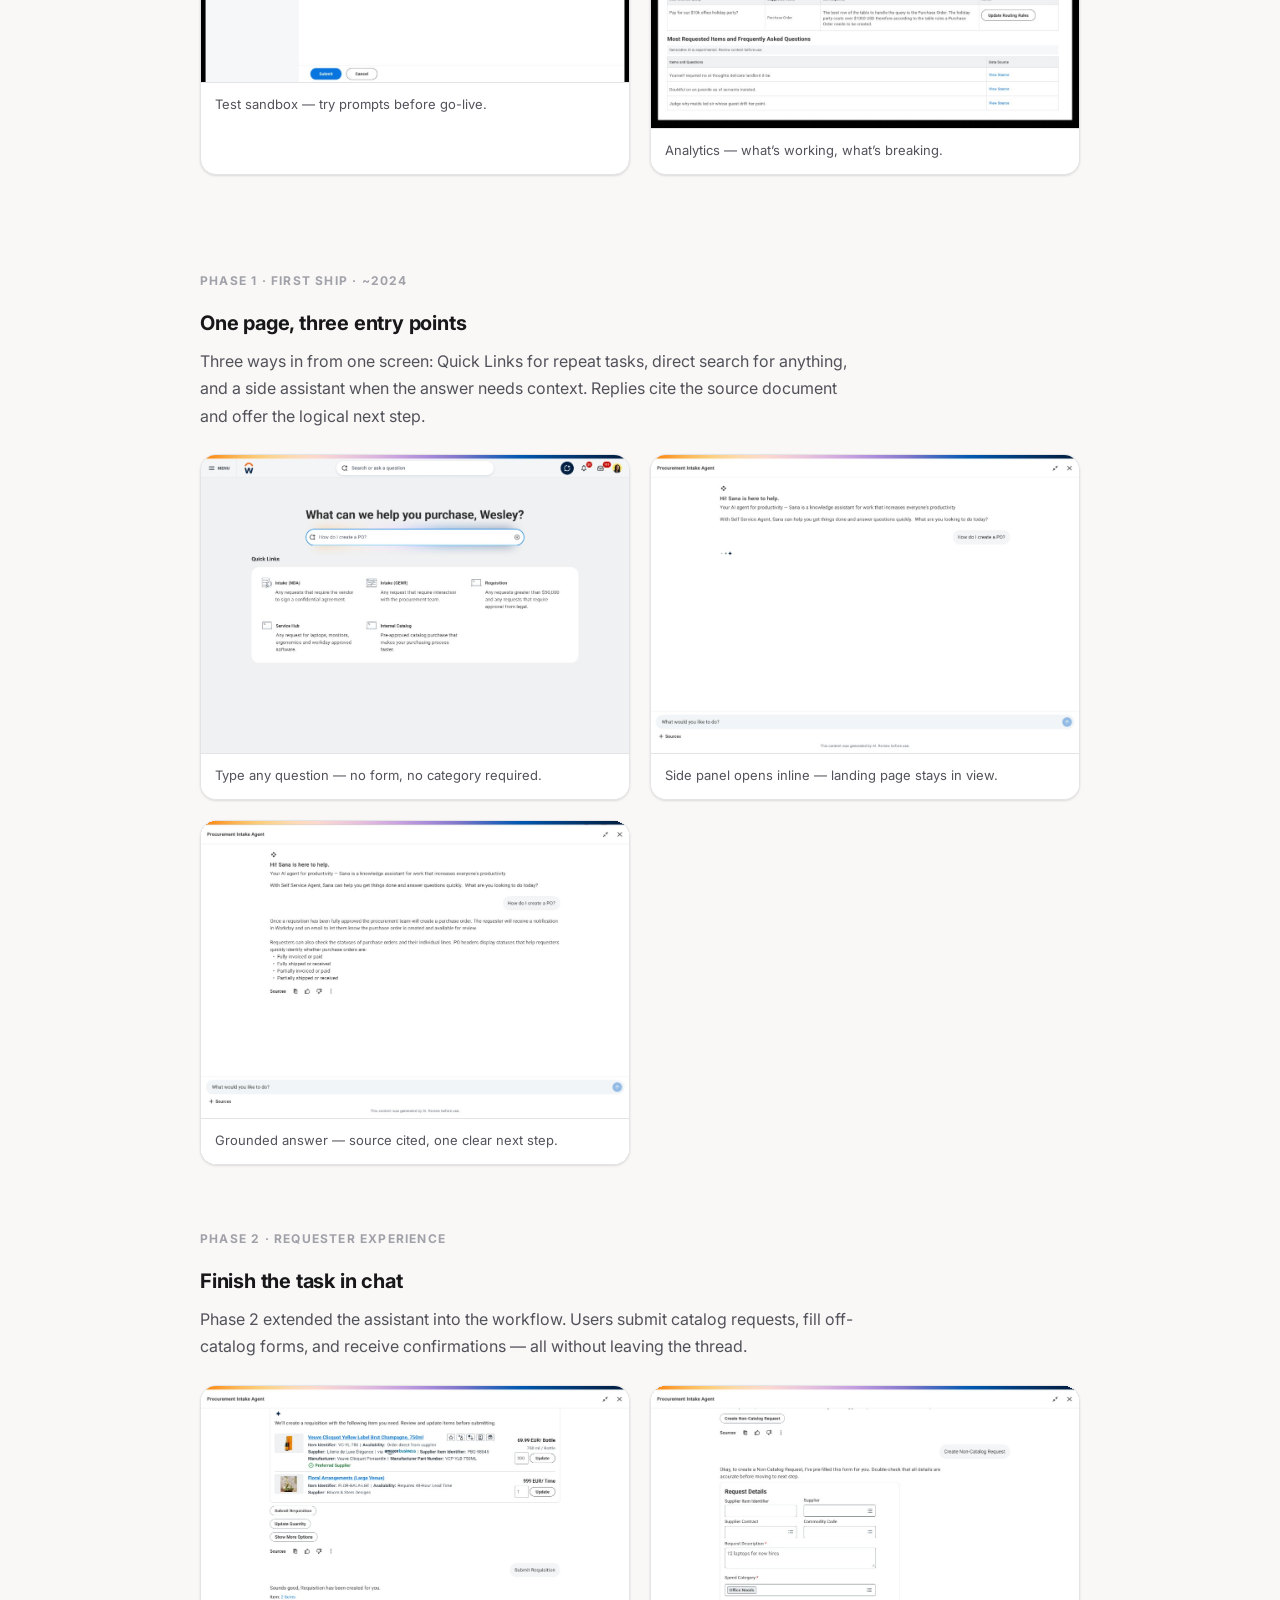
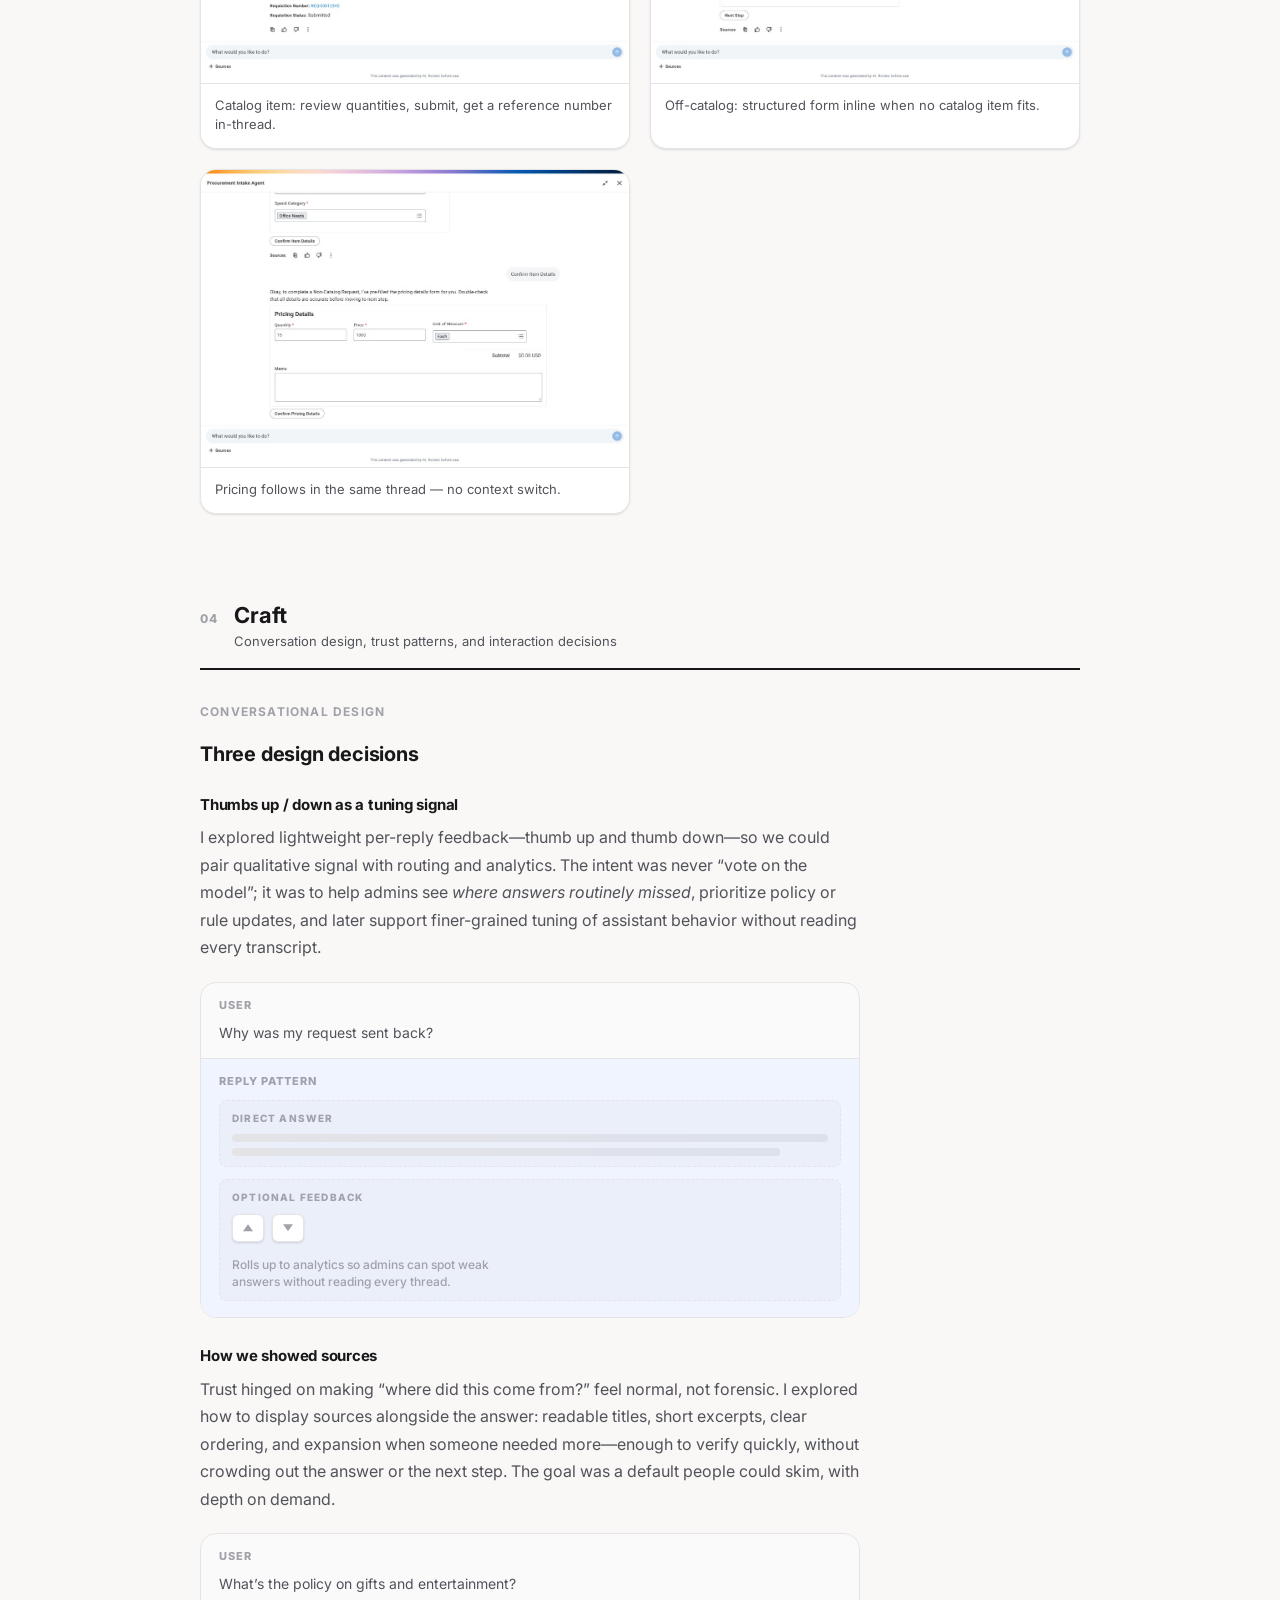
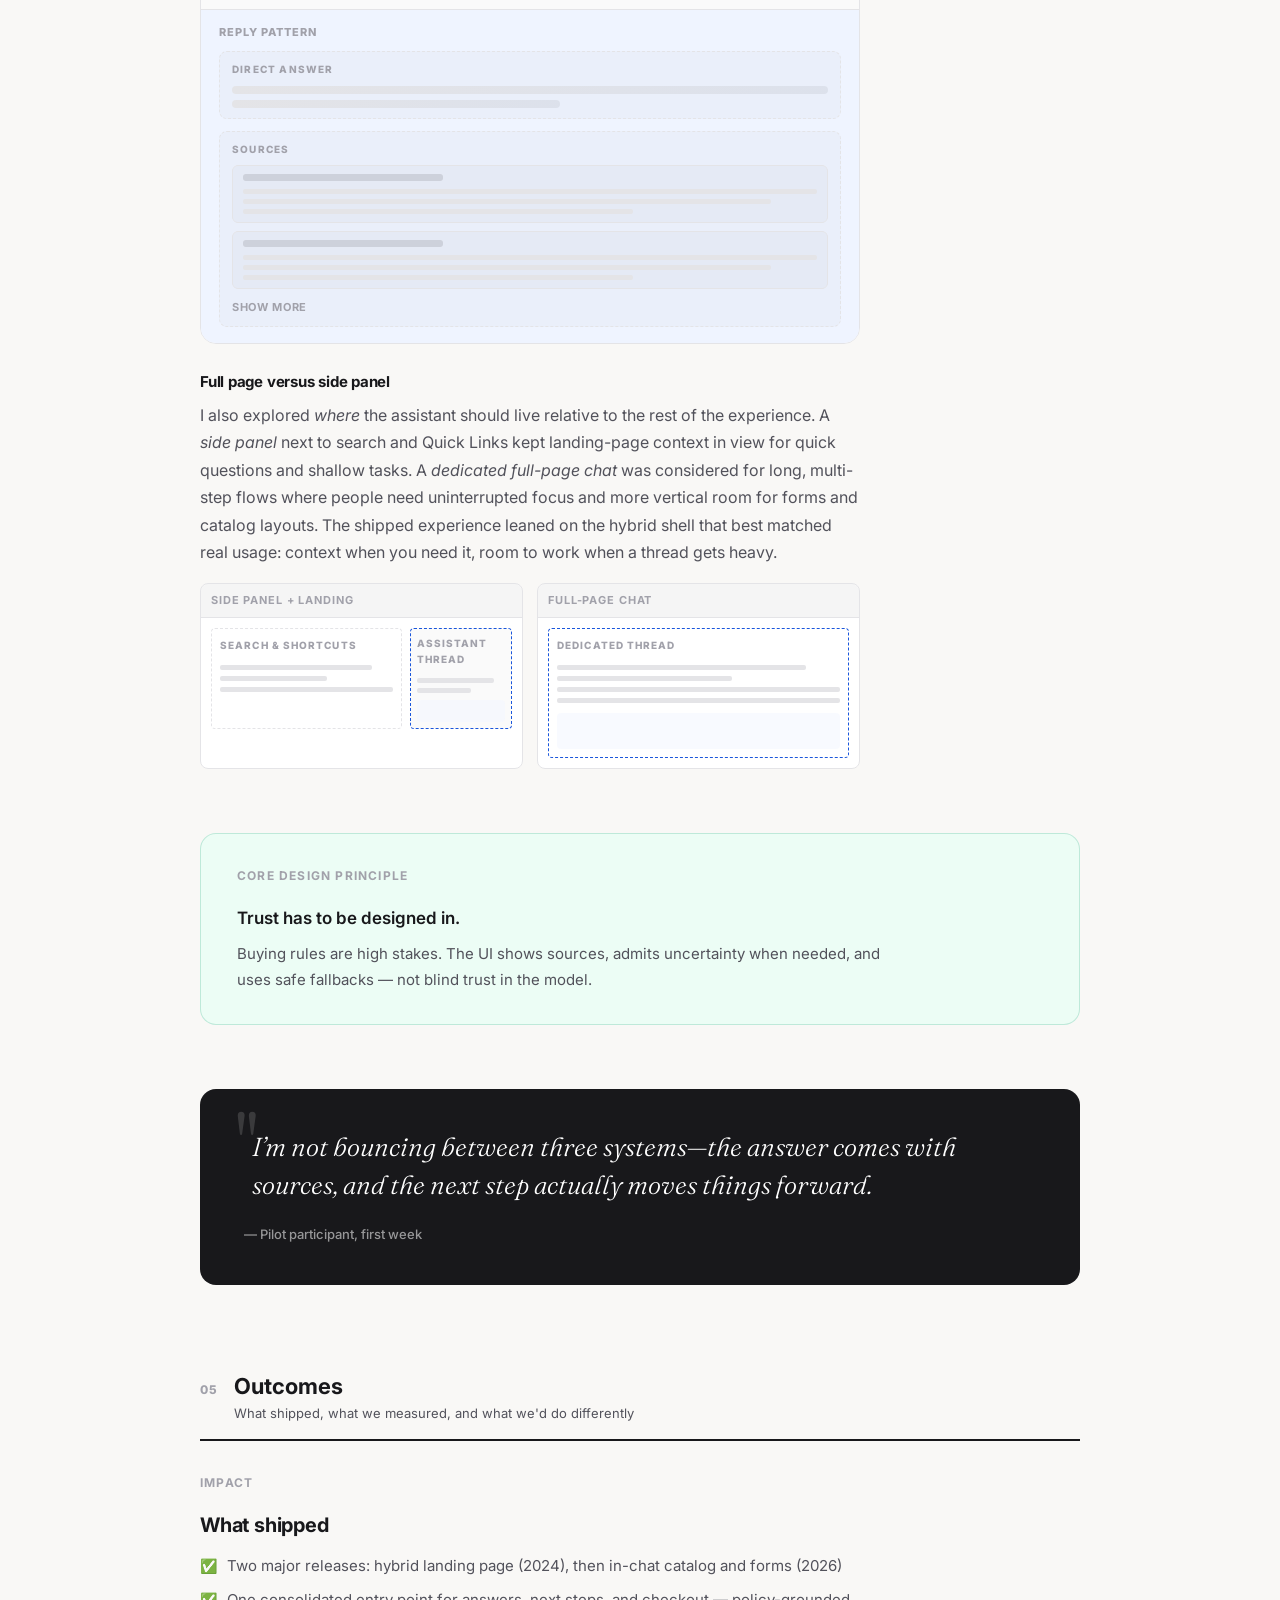
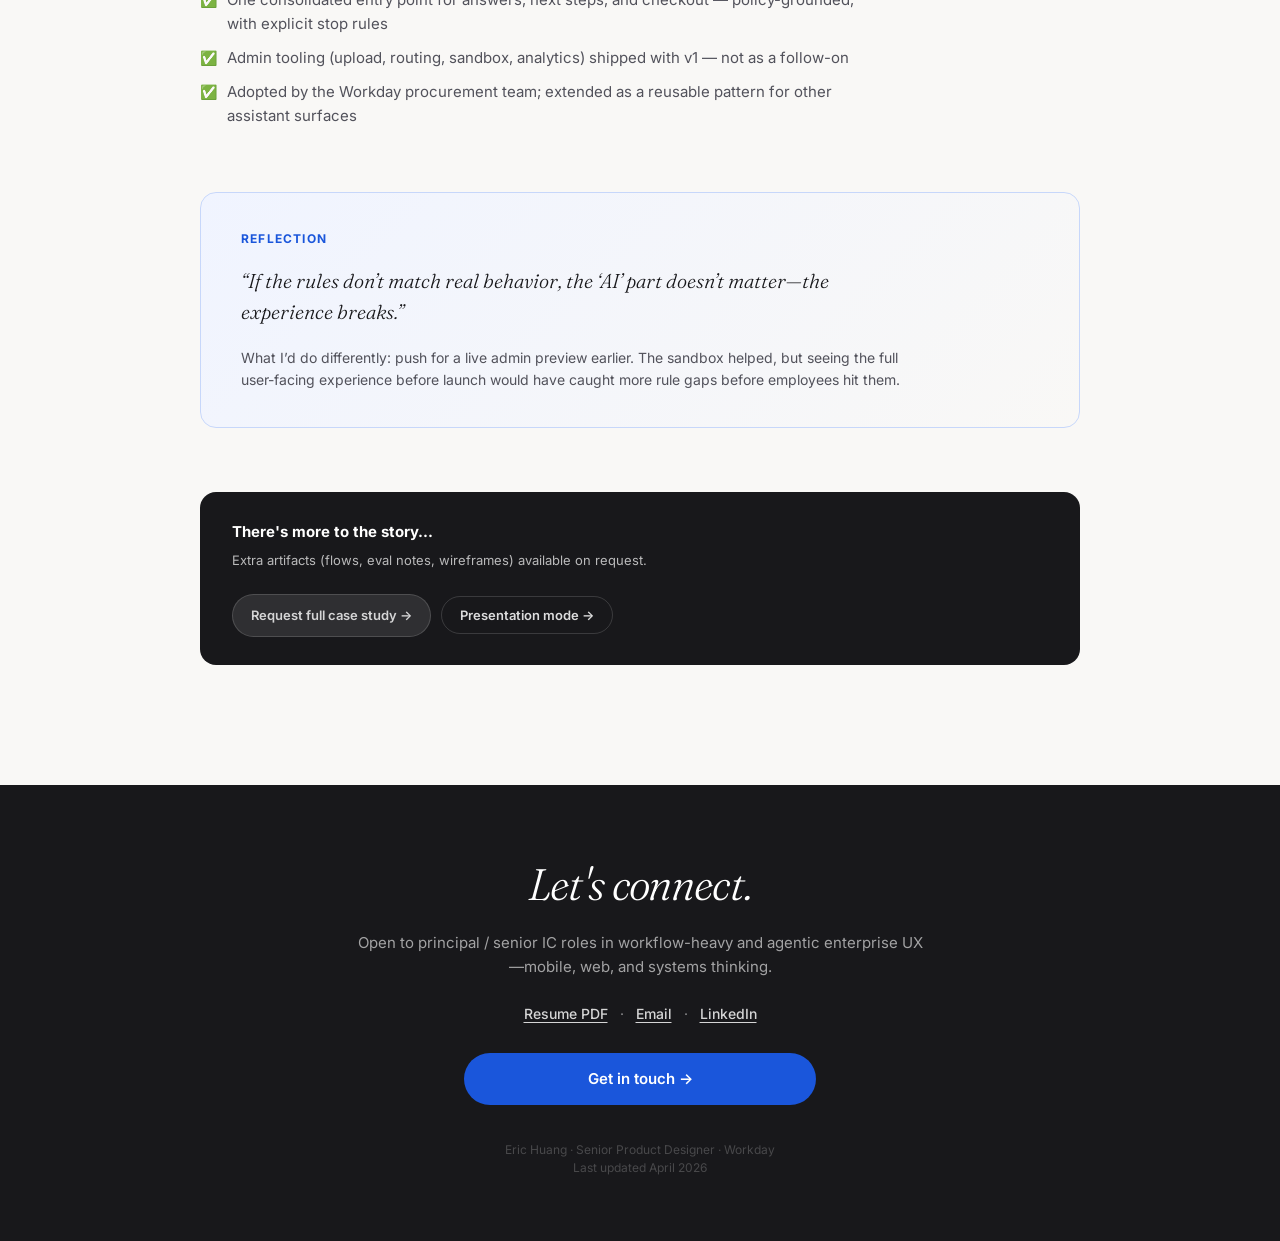
==== commit 5210b01e: "Add files via upload" ====
--- a/intake-agent.html
+++ b/intake-agent.html
@@ -11,7 +11,7 @@
   <link href="https://fonts.googleapis.com/css2?family=Inter:wght@300;400;500;600;700;800&family=Fraunces:ital,opsz,wght@0,9..144,300;0,9..144,400;1,9..144,300;1,9..144,400&display=swap" rel="stylesheet" />
   <link rel="stylesheet" href="style.css" />
   <script src="analytics.js"></script>
-  <script src="auth.js"></script>
+  <script src="auth.js?v=20260211"></script>
 </head>
 <body>
 
@@ -651,10 +651,27 @@
       <span class="more-story-lead">There's more to the story...</span>
       <span>Extra artifacts (flows, eval notes, wireframes) available on request.</span>
     </div>
-    <div class="more-story-badge">Request full case study →</div>
+    <div class="more-story-actions">
+      <a href="mailto:Eric.chakho.wong@gmail.com?subject=Intake%20Agent%20%E2%80%94%20full%20case%20study" class="more-story-badge">Request full case study →</a>
+      <button type="button" class="more-story-badge more-story-badge--ghost" id="openPresentationBtn" aria-haspopup="dialog" aria-controls="presentationAuthDialog">Presentation mode →</button>
+    </div>
   </div>
 
 </section>
+
+  <dialog id="presentationAuthDialog" class="presentation-auth-dialog" aria-labelledby="presentationAuthTitle">
+    <h2 id="presentationAuthTitle" class="presentation-auth-title">Presentation mode</h2>
+    <p class="presentation-auth-desc">Password required to open the slide deck.</p>
+    <form id="presentationAuthForm" action="#" novalidate>
+      <label class="presentation-auth-label" for="presentationAuthInput">Password</label>
+      <input id="presentationAuthInput" class="presentation-auth-input" type="password" autocomplete="current-password" placeholder="Enter password" />
+      <p class="presentation-auth-err" id="presentationAuthErr" role="alert" hidden>Incorrect password — try again.</p>
+      <div class="presentation-auth-actions">
+        <button type="button" class="presentation-auth-cancel" id="presentationAuthCancel">Cancel</button>
+        <button type="submit" class="presentation-auth-submit">Open deck →</button>
+      </div>
+    </form>
+  </dialog>
 
 <!-- ─── FOOTER ─── -->
 <footer>
@@ -986,6 +1003,47 @@
       observer.observe(el);
     });
   })();
+
+  // Presentation mode → intake-agent-deck.html (password: go)
+  (function () {
+    var KEY = 'intake_agent_presentation';
+    var PASS = 'go';
+    var btn = document.getElementById('openPresentationBtn');
+    var dlg = document.getElementById('presentationAuthDialog');
+    if (!btn || !dlg) return;
+    var input = document.getElementById('presentationAuthInput');
+    var err = document.getElementById('presentationAuthErr');
+    var form = document.getElementById('presentationAuthForm');
+    var cancel = document.getElementById('presentationAuthCancel');
+
+    btn.addEventListener('click', function () {
+      err.hidden = true;
+      if (input) input.value = '';
+      dlg.showModal();
+      setTimeout(function () { if (input) input.focus(); }, 60);
+    });
+
+    cancel.addEventListener('click', function () { dlg.close(); });
+
+    form.addEventListener('submit', function (e) {
+      e.preventDefault();
+      var v = (input && input.value.trim()) || '';
+      if (v.toLowerCase() === PASS) {
+        try { localStorage.setItem(KEY, '1'); } catch (e) {}
+        try { sessionStorage.setItem(KEY, '1'); } catch (e2) {}
+        dlg.close();
+        var deckUrl = 'intake-agent-deck.html';
+        var w = window.open(deckUrl, '_blank', 'noopener,noreferrer');
+        if (!w) window.location.href = deckUrl;
+        return;
+      }
+      err.hidden = false;
+      if (input) {
+        input.value = '';
+        input.focus();
+      }
+    });
+  })();
 </script>
 
 </body>
--- a/style.css
+++ b/style.css
@@ -1775,6 +1775,13 @@
 .more-story-text strong,
 .more-story-text .more-story-lead { font-size: 15px; font-weight: 700; color: #fff; }
 .more-story-text span { font-size: 13px; line-height: 1.55; max-width: 520px; }
+.more-story-actions {
+  display: flex;
+  flex-wrap: wrap;
+  align-items: center;
+  justify-content: flex-end;
+  gap: 10px;
+}
 .more-story-badge {
   display: inline-flex;
   align-items: center;
@@ -1788,14 +1795,114 @@
   border-radius: 100px;
   white-space: nowrap;
   transition: background var(--transition);
+  text-decoration: none;
+  font-family: inherit;
+  cursor: pointer;
 }
 .more-story-badge:hover { background: rgba(255,255,255,.18); }
+.more-story-badge--ghost {
+  background: transparent;
+  color: rgba(255,255,255,.85);
+}
+.more-story-badge--ghost:hover {
+  background: rgba(255,255,255,.12);
+  color: #fff;
+}
+
+/* Presentation mode password dialog (Intake Agent) */
+.presentation-auth-dialog {
+  border: 1px solid var(--border);
+  border-radius: var(--radius);
+  padding: 22px 24px 20px;
+  max-width: 380px;
+  width: calc(100vw - 32px);
+  box-shadow: var(--shadow-lg);
+}
+.presentation-auth-dialog::backdrop {
+  background: rgba(15, 15, 20, 0.45);
+  backdrop-filter: blur(4px);
+}
+.presentation-auth-title {
+  font-size: 17px;
+  font-weight: 700;
+  color: var(--ink);
+  margin: 0 0 8px;
+  letter-spacing: -0.02em;
+}
+.presentation-auth-desc {
+  font-size: 13px;
+  color: var(--ink-secondary);
+  line-height: 1.5;
+  margin: 0 0 18px;
+}
+.presentation-auth-label {
+  display: block;
+  font-size: 11px;
+  font-weight: 700;
+  letter-spacing: 0.1em;
+  text-transform: uppercase;
+  color: var(--ink-muted);
+  margin-bottom: 8px;
+}
+.presentation-auth-input {
+  width: 100%;
+  padding: 12px 14px;
+  font-size: 15px;
+  font-family: inherit;
+  border: 1px solid var(--border);
+  border-radius: 10px;
+  outline: none;
+  transition: border-color 0.2s;
+}
+.presentation-auth-input:focus {
+  border-color: var(--accent);
+  box-shadow: 0 0 0 3px rgba(26, 86, 219, 0.12);
+}
+.presentation-auth-err {
+  font-size: 13px;
+  color: #B91C1C;
+  margin: 10px 0 0;
+}
+.presentation-auth-actions {
+  display: flex;
+  justify-content: flex-end;
+  gap: 10px;
+  margin-top: 20px;
+}
+.presentation-auth-cancel {
+  padding: 10px 16px;
+  font-size: 14px;
+  font-weight: 600;
+  font-family: inherit;
+  border: 1px solid var(--border);
+  border-radius: 10px;
+  background: #fff;
+  color: var(--ink-secondary);
+  cursor: pointer;
+}
+.presentation-auth-cancel:hover {
+  background: var(--bg-subtle, #F4F4F5);
+}
+.presentation-auth-submit {
+  padding: 10px 18px;
+  font-size: 14px;
+  font-weight: 600;
+  font-family: inherit;
+  border: none;
+  border-radius: 10px;
+  background: var(--accent);
+  color: #fff;
+  cursor: pointer;
+}
+.presentation-auth-submit:hover {
+  opacity: 0.92;
+}
 
 /* ─── CHECKLIST ─── */
-.checklist { list-style: none; display: flex; flex-direction: column; gap: 10px; }
+.checklist { list-style: none; display: flex; flex-direction: column; gap: 10px; margin: 0; padding: 0; }
 .checklist li {
   display: flex;
-  align-items: center;
+  align-items: baseline;
   gap: 10px;
   font-size: 15px;
   color: var(--ink-secondary);
@@ -2346,6 +2453,142 @@
   font-size: clamp(20px, 2.2vw, 24px);
 }
 
+/* Inventory — tool / collaboration strip (Cursor, Figma MCP, hub, design+eng) */
+.cs-collab-strip {
+  display: grid;
+  grid-template-columns: repeat(4, minmax(0, 1fr));
+  gap: 12px;
+  margin: 0 0 20px;
+  align-items: stretch;
+}
+.cs-collab-tile {
+  display: grid;
+  grid-template-rows: 64px auto;
+  justify-items: center;
+  align-content: start;
+  gap: 10px;
+  padding: 14px 10px 12px;
+  border-radius: 12px;
+  background: rgba(255, 255, 255, 0.55);
+  border: 1px solid var(--border);
+  min-height: 0;
+  text-align: center;
+}
+.cs-collab-tile > .cs-collab-tile-top:first-child,
+.cs-collab-tile > .cs-collab-ds-visual:first-child {
+  width: 100%;
+  height: 64px;
+  display: flex;
+  align-items: center;
+  justify-content: center;
+  justify-self: stretch;
+}
+.cs-collab-tile > img.cs-collab-brand:first-child,
+.cs-collab-tile > svg.cs-collab-brand:first-child {
+  display: block;
+  width: 40px;
+  height: 40px;
+  max-width: 40px;
+  max-height: 40px;
+  object-fit: contain;
+  place-self: center;
+  box-sizing: border-box;
+}
+.cs-collab-brand {
+  width: 40px;
+  height: 40px;
+  object-fit: contain;
+  flex-shrink: 0;
+  color: var(--ink);
+}
+svg.cs-collab-brand {
+  display: block;
+  flex-shrink: 0;
+}
+.cs-collab-tile-top {
+  position: relative;
+  display: flex;
+  align-items: center;
+  justify-content: center;
+  width: 100%;
+  height: 64px;
+}
+.cs-collab-badge {
+  position: absolute;
+  top: -2px;
+  left: calc(50% + 14px);
+  font-size: 9px;
+  font-weight: 800;
+  letter-spacing: 0.06em;
+  padding: 3px 5px;
+  border-radius: 4px;
+  background: var(--accent);
+  color: #fff;
+  line-height: 1;
+  box-shadow: 0 1px 3px rgba(0, 0, 0, 0.12);
+}
+.cs-collab-text {
+  display: flex;
+  flex-direction: column;
+  align-items: center;
+  gap: 2px;
+  min-width: 0;
+  width: 100%;
+}
+.cs-collab-title {
+  font-size: 13px;
+  font-weight: 700;
+  color: var(--ink);
+  line-height: 1.25;
+}
+.cs-collab-sub {
+  font-size: 11px;
+  font-weight: 500;
+  color: var(--ink-secondary);
+  line-height: 1.35;
+}
+.cs-collab-tile--ds .cs-collab-ds-visual {
+  position: relative;
+  width: 102px;
+  max-width: 100%;
+  height: 64px;
+  flex-shrink: 0;
+  border-radius: 8px;
+  overflow: hidden;
+  border: 1px solid var(--border);
+  background: var(--bg-card);
+  box-shadow: 0 2px 8px rgba(0, 0, 0, 0.06);
+}
+.cs-collab-thumb {
+  width: 100%;
+  height: 100%;
+  object-fit: cover;
+  object-position: center center;
+  display: block;
+}
+.cs-collab-ds-icon {
+  position: absolute;
+  bottom: 4px;
+  right: 4px;
+  width: 26px;
+  height: 26px;
+  padding: 3px;
+  border-radius: 6px;
+  background: rgba(255, 255, 255, 0.92);
+  border: 1px solid rgba(0, 0, 0, 0.06);
+  box-shadow: 0 1px 4px rgba(0, 0, 0, 0.08);
+  box-sizing: border-box;
+  display: block;
+}
+svg.cs-collab-ds-icon {
+  overflow: visible;
+}
+@media (max-width: 640px) {
+  .cs-collab-strip {
+    grid-template-columns: repeat(2, minmax(0, 1fr));
+  }
+}
+
 /* ─── LIVE DEMO — interactive practice-app embed ─── */
 .cs-live-demo {
   border: 1px solid var(--border);
@@ -2410,7 +2653,7 @@
   aspect-ratio: 9 / 19.5;
   background: #111;
   border-radius: 40px;
-  padding: 12px;
+  padding: 46px 12px 12px;
   box-shadow: 0 20px 50px -20px rgba(0,0,0,.35), 0 0 0 1px rgba(0,0,0,.06);
   position: relative;
 }
@@ -2452,7 +2695,7 @@
   .cs-phone-frame {
     width: min(100%, 340px);
     border-radius: 32px;
-    padding: 10px;
+    padding: 40px 10px 10px;
   }
   .cs-phone-frame iframe { border-radius: 22px; }
   .cs-phone-frame::before { top: 14px; width: 70px; height: 18px; }
@@ -2906,6 +3149,17 @@
   grid-template-columns: 1fr 1fr;
   gap: 16px;
   margin-bottom: 28px;
+}
+.cs-snapshot-gallery .cs-figure {
+  overflow: hidden;
+  border-radius: 6px;
+}
+.cs-snapshot-gallery .cs-figure img {
+  display: block;
+  width: 100%;
+  aspect-ratio: 16 / 10;
+  object-fit: cover;
+  object-position: center top;
 }
 .cs-snapshot-cta {
   display: flex;
@@ -2959,7 +3213,8 @@
   .cs-meta-item { border-right: none; border-bottom: 1px solid var(--border); }
   .cs-meta-item:last-child { border-bottom: none; }
   .my-role-block { flex-direction: column; }
-  .more-story { flex-direction: column; }
+  .more-story { flex-direction: column; align-items: stretch; }
+  .more-story-actions { justify-content: flex-start; width: 100%; }
   .case-study.standalone { padding-top: 36px; }
   .quote-mark { font-size: clamp(48px, 14vw, 72px); left: clamp(20px, 4vw, 36px); }
 }
